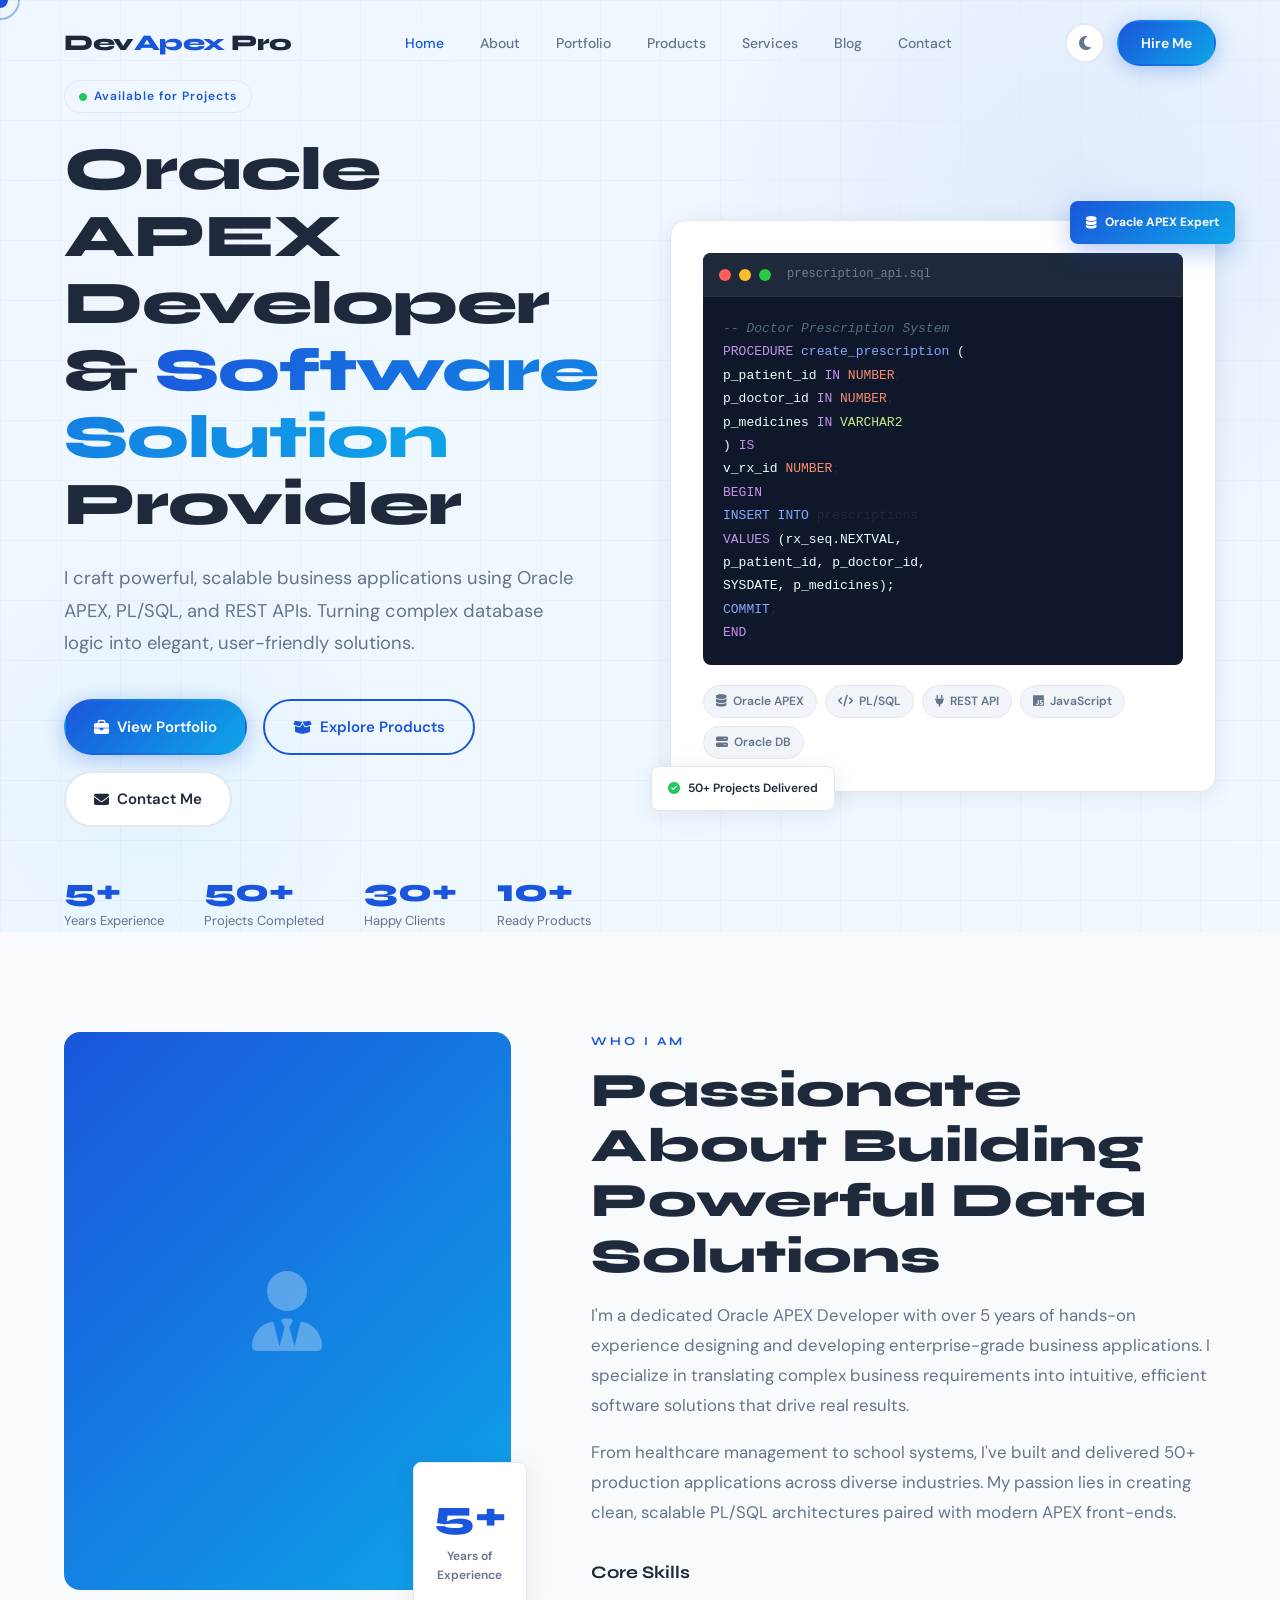
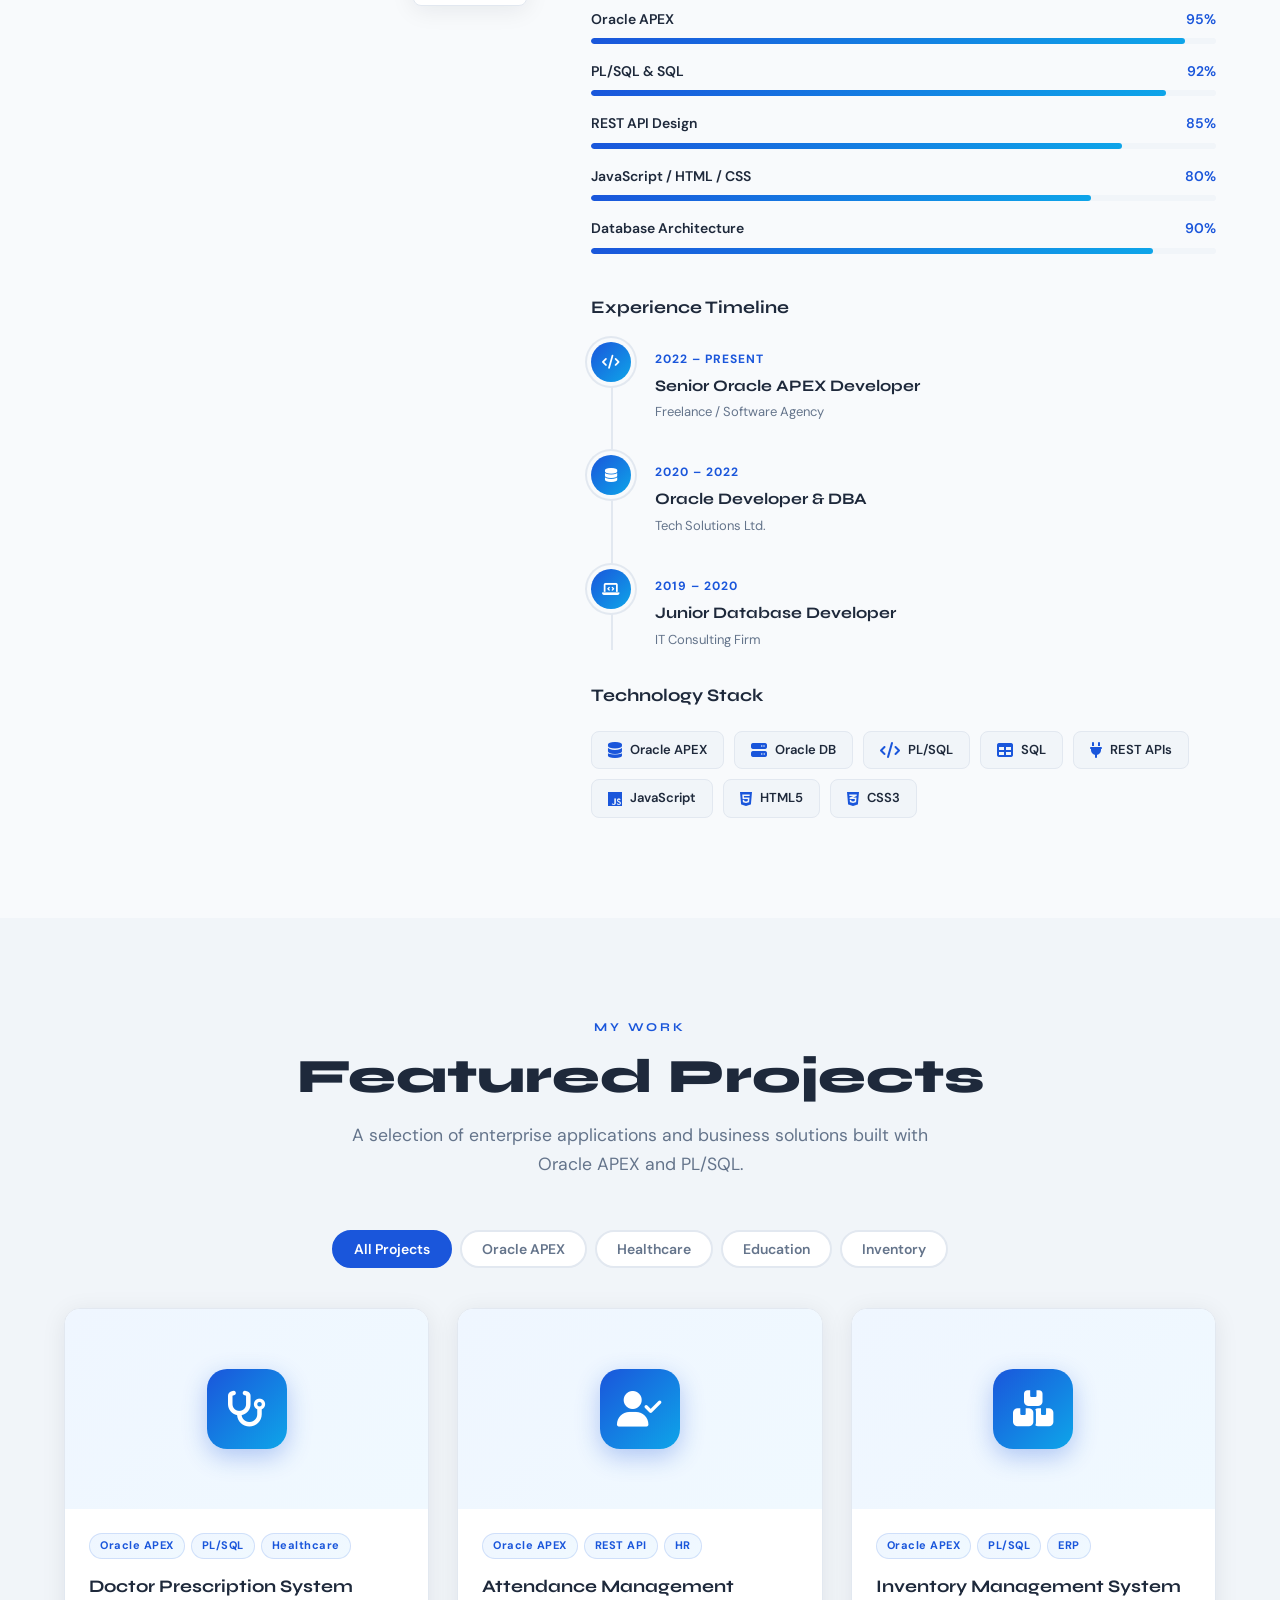
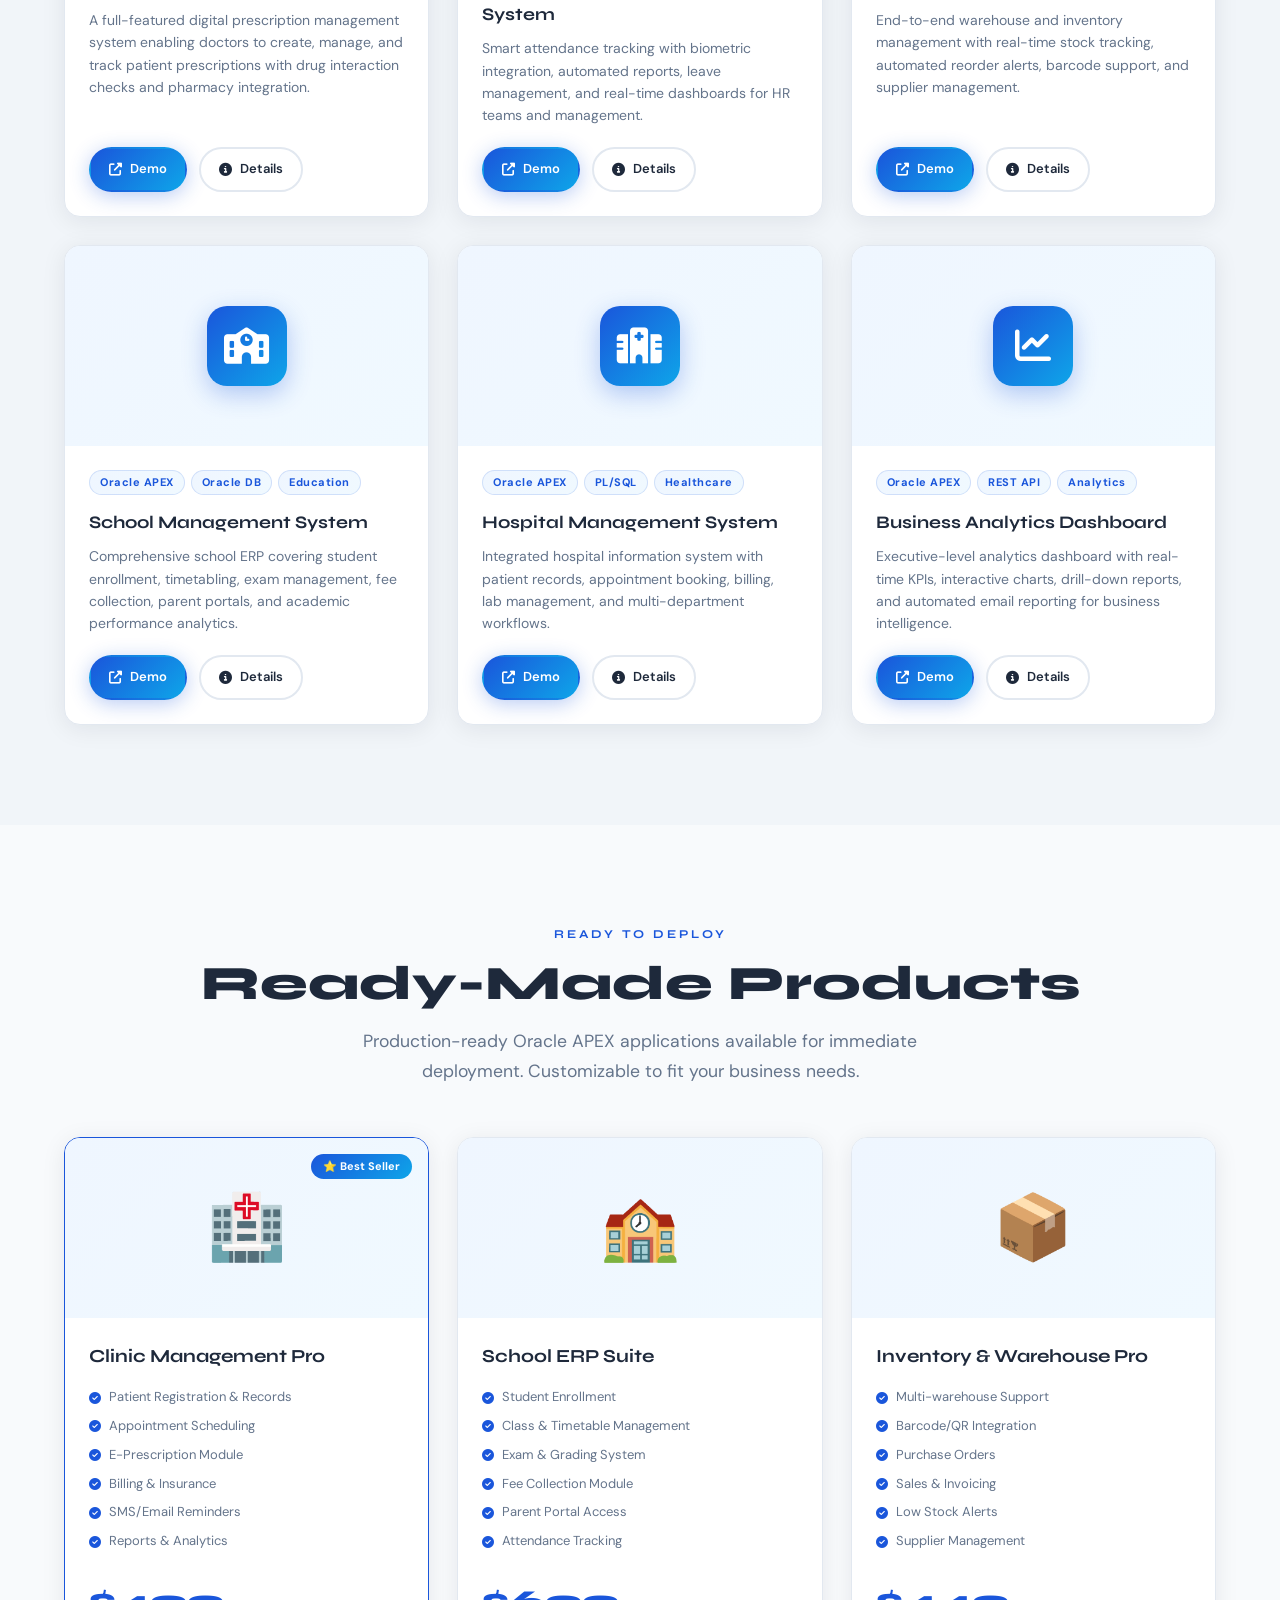
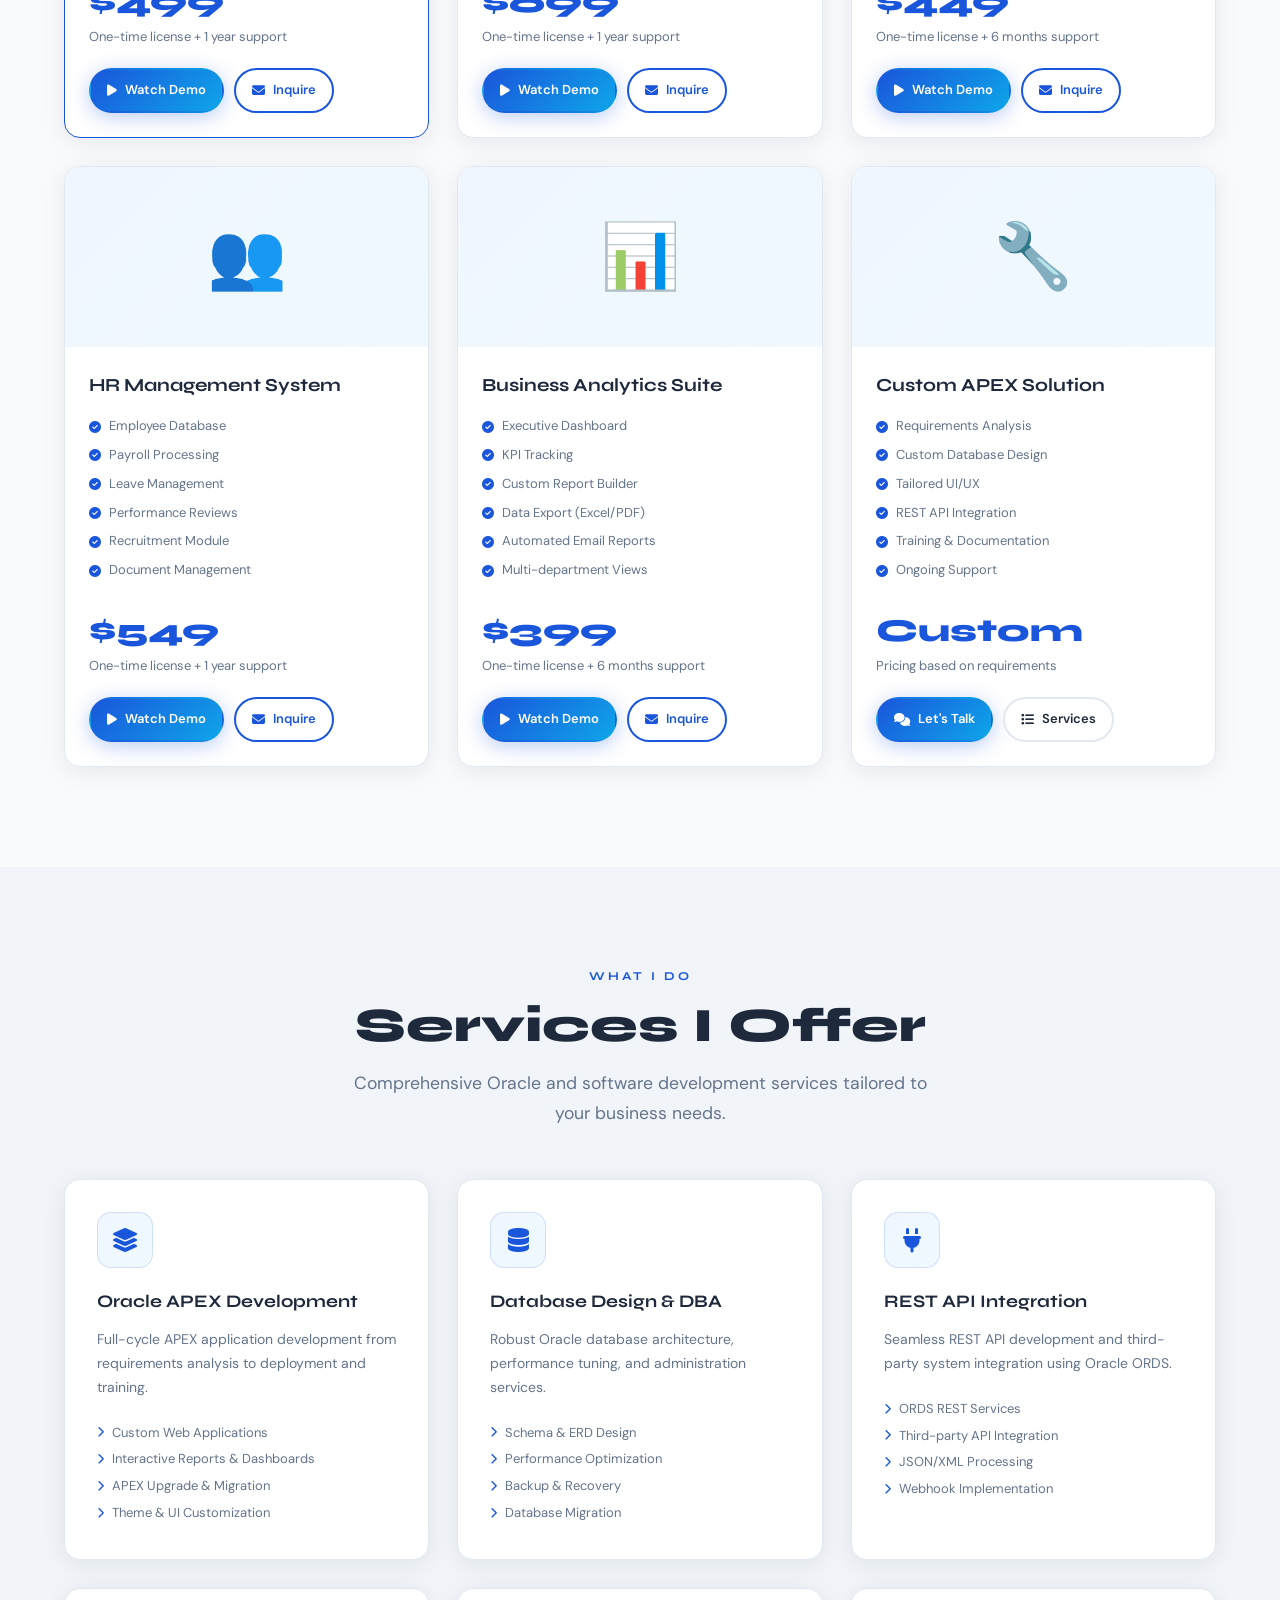
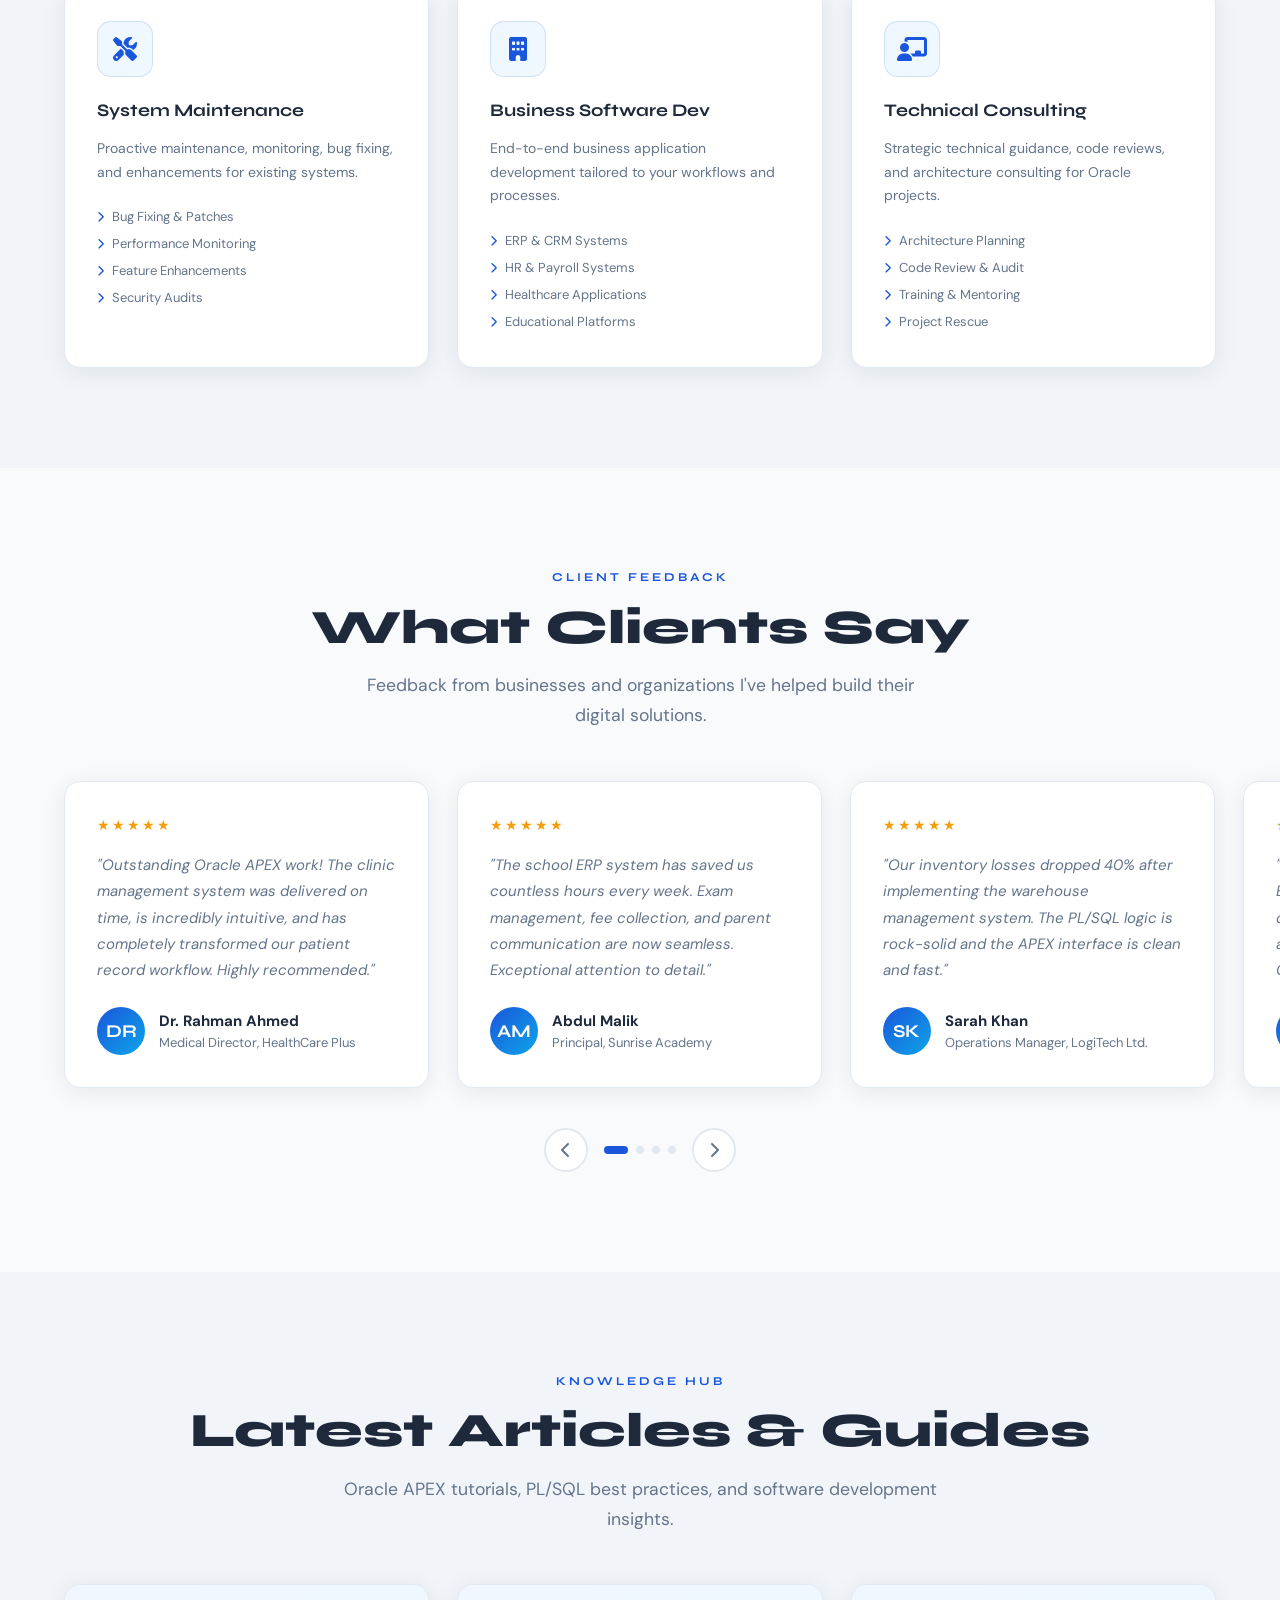
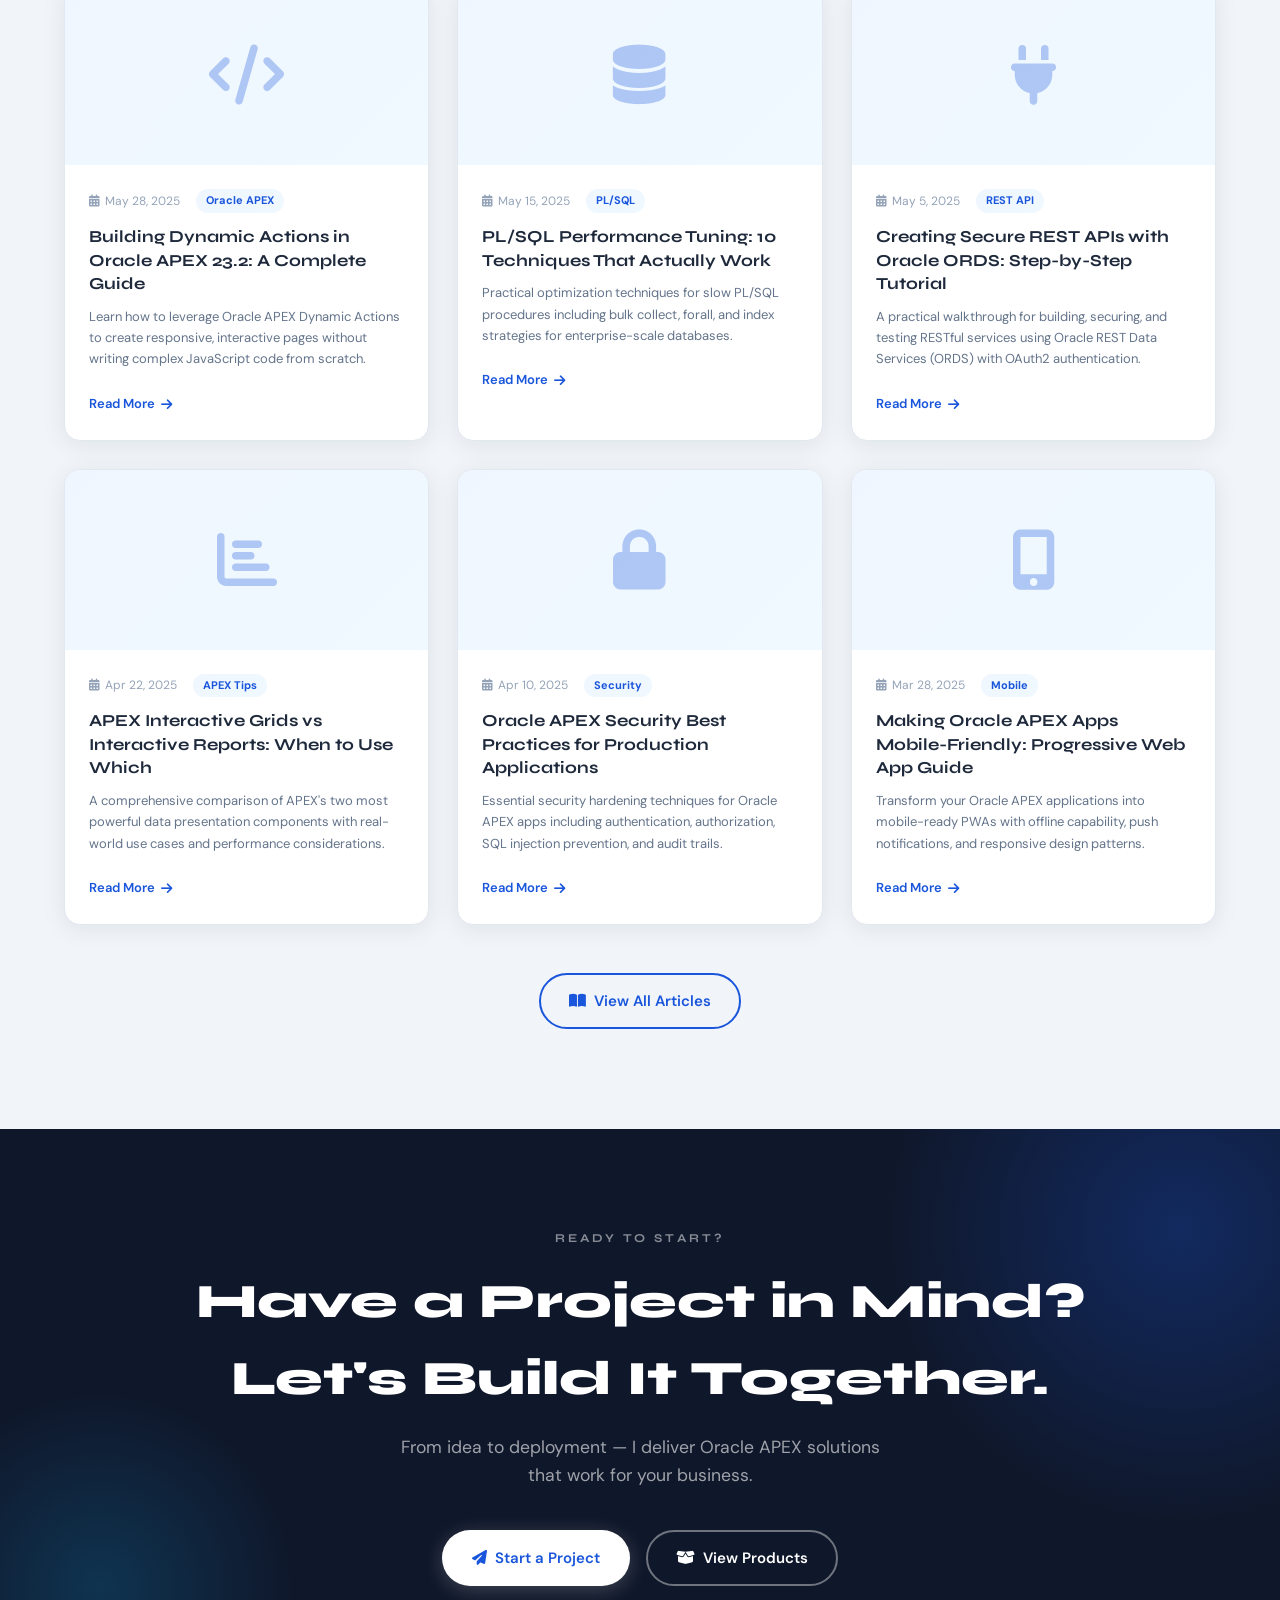
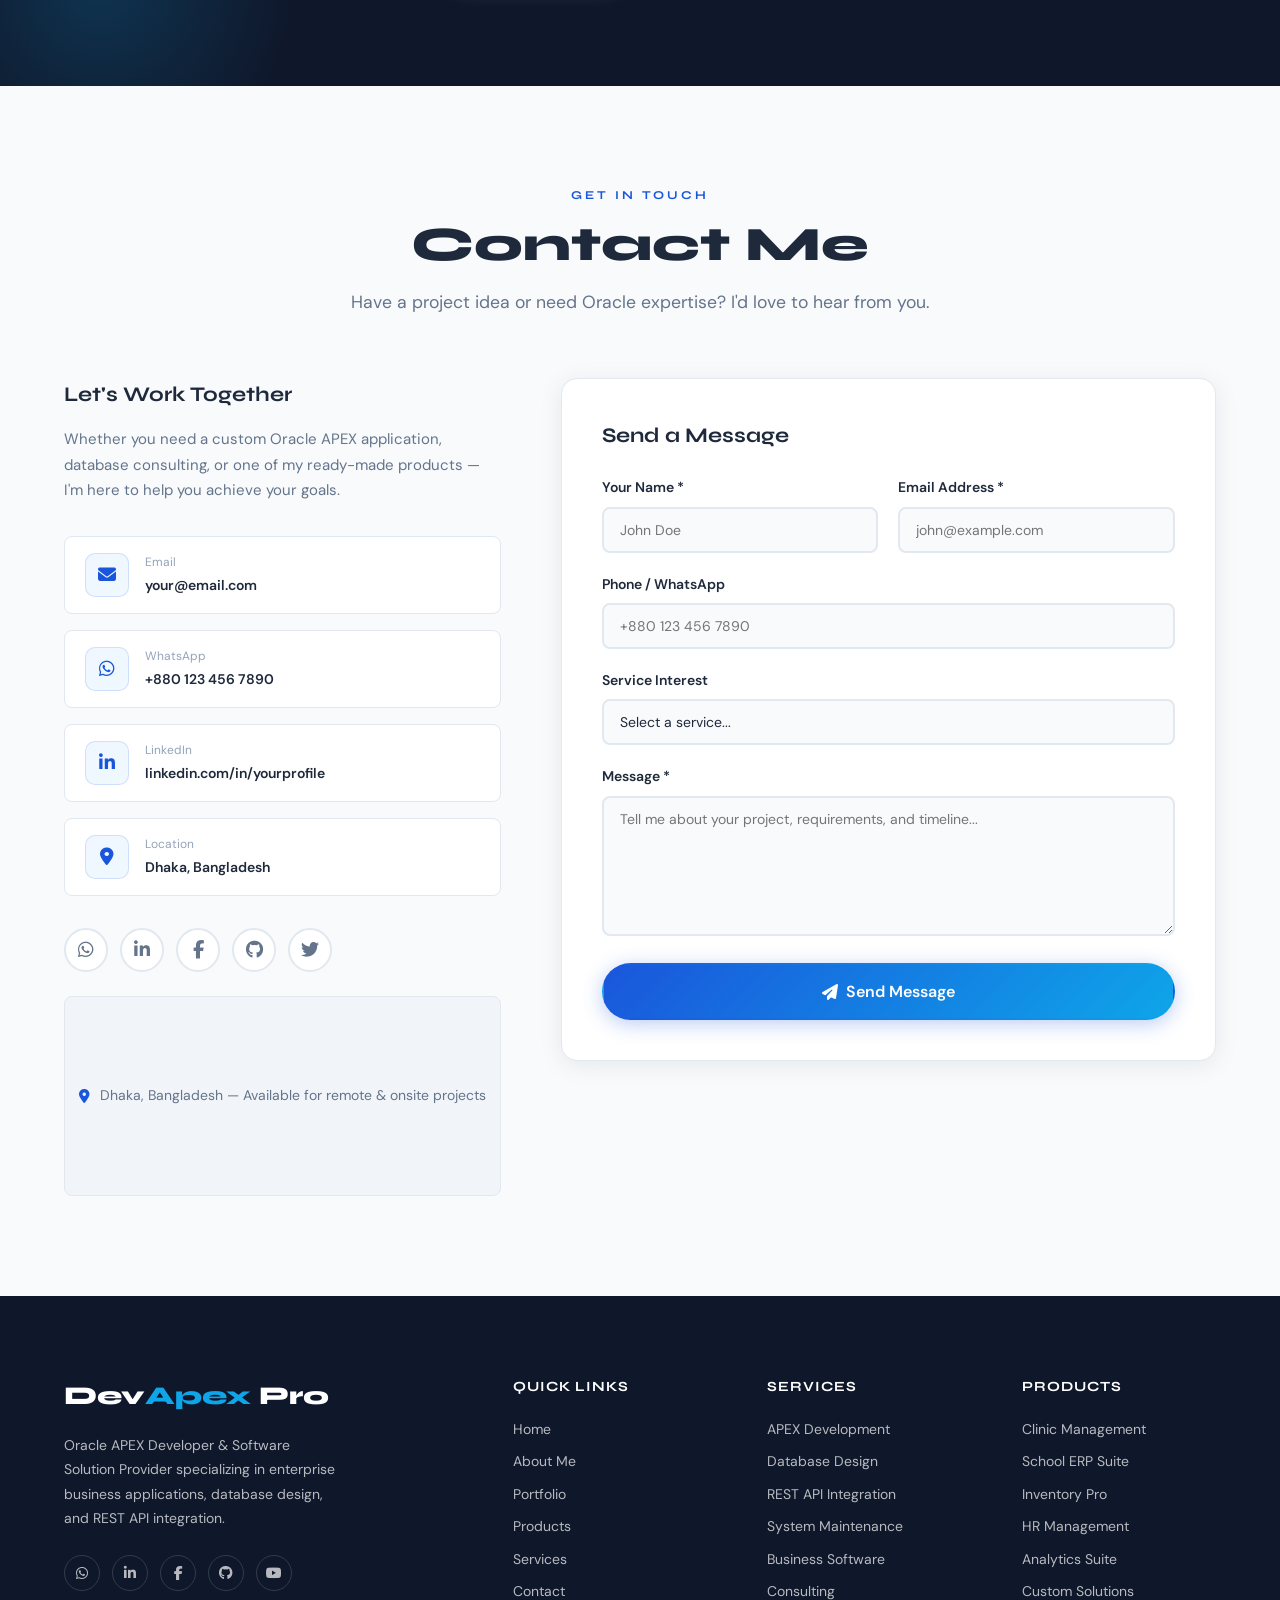
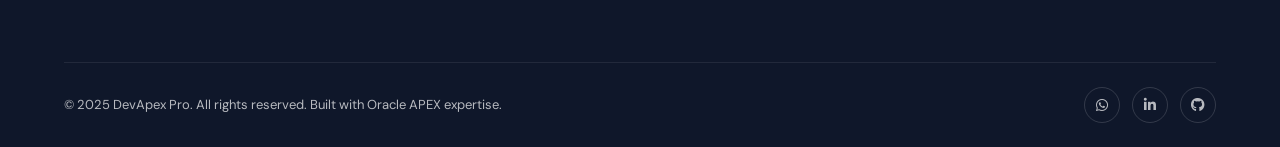
==== index.html @ 3f04ec36 "Change title tag to 'Software Developer'" ====
<!DOCTYPE html>
<html lang="en" data-theme="light">
<head>
<meta charset="UTF-8">
<meta name="viewport" content="width=device-width, initial-scale=1.0">
<meta name="description" content="Oracle APEX Developer & Software Solution Provider - Professional portfolio showcasing Oracle APEX, PL/SQL, REST API, and business application development expertise.">
<meta name="keywords" content="Oracle APEX, PL/SQL, Software Developer, REST API, Database Design, Business Applications">
<meta name="author" content="Your Name">
<title>  Software Developer </title>
<link rel="preconnect" href="https://fonts.googleapis.com">
<link href="https://fonts.googleapis.com/css2?family=Syne:wght@400;600;700;800&family=DM+Sans:ital,wght@0,300;0,400;0,500;1,300&display=swap" rel="stylesheet">
<link rel="stylesheet" href="https://cdnjs.cloudflare.com/ajax/libs/font-awesome/6.5.0/css/all.min.css">
<style>
/* ===== CSS VARIABLES ===== */
:root {
  --primary: #1a56db;
  --primary-dark: #1040b0;
  --primary-light: #3b82f6;
  --accent: #0ea5e9;
  --accent2: #06b6d4;
  --navy: #0f172a;
  --navy2: #1e293b;
  --navy3: #334155;
  --text: #1e293b;
  --text-muted: #64748b;
  --text-light: #94a3b8;
  --bg: #f8fafc;
  --bg2: #ffffff;
  --bg3: #f1f5f9;
  --border: #e2e8f0;
  --card-shadow: 0 4px 24px rgba(15,23,42,0.08);
  --card-hover-shadow: 0 16px 48px rgba(26,86,219,0.15);
  --radius: 16px;
  --radius-sm: 8px;
  --transition: 0.3s cubic-bezier(0.4,0,0.2,1);
  --font-display: 'Syne', sans-serif;
  --font-body: 'DM Sans', sans-serif;
  --gradient: linear-gradient(135deg, #1a56db 0%, #0ea5e9 100%);
  --gradient-soft: linear-gradient(135deg, #eff6ff 0%, #f0f9ff 100%);
}

[data-theme="dark"] {
  --bg: #0a0f1e;
  --bg2: #0f1729;
  --bg3: #151e35;
  --text: #e2e8f0;
  --text-muted: #94a3b8;
  --text-light: #64748b;
  --border: #1e2d4a;
  --card-shadow: 0 4px 24px rgba(0,0,0,0.4);
  --card-hover-shadow: 0 16px 48px rgba(26,86,219,0.25);
  --gradient-soft: linear-gradient(135deg, #0f1d3a 0%, #0a1829 100%);
}

/* ===== RESET & BASE ===== */
*, *::before, *::after { box-sizing: border-box; margin: 0; padding: 0; }
html { scroll-behavior: smooth; font-size: 16px; }
body {
  font-family: var(--font-body);
  background: var(--bg);
  color: var(--text);
  line-height: 1.6;
  overflow-x: hidden;
  transition: background var(--transition), color var(--transition);
}
a { text-decoration: none; color: inherit; }
img { max-width: 100%; display: block; }
ul { list-style: none; }
button { cursor: pointer; font-family: var(--font-body); }

/* ===== SCROLLBAR ===== */
::-webkit-scrollbar { width: 6px; }
::-webkit-scrollbar-track { background: var(--bg); }
::-webkit-scrollbar-thumb { background: var(--primary); border-radius: 3px; }

/* ===== UTILITY ===== */
.container { max-width: 1200px; margin: 0 auto; padding: 0 24px; }
.section { padding: 100px 0; }
.section-label {
  font-family: var(--font-display);
  font-size: 12px;
  font-weight: 700;
  letter-spacing: 3px;
  text-transform: uppercase;
  color: var(--primary);
  margin-bottom: 12px;
}
.section-title {
  font-family: var(--font-display);
  font-size: clamp(2rem, 4vw, 3rem);
  font-weight: 800;
  color: var(--text);
  line-height: 1.15;
  margin-bottom: 16px;
}
.section-sub {
  font-size: 1.1rem;
  color: var(--text-muted);
  max-width: 600px;
  line-height: 1.7;
}
.badge {
  display: inline-flex;
  align-items: center;
  gap: 6px;
  background: var(--gradient-soft);
  border: 1px solid var(--border);
  color: var(--primary);
  font-size: 12px;
  font-weight: 600;
  letter-spacing: 1px;
  padding: 6px 14px;
  border-radius: 100px;
}
.btn {
  display: inline-flex;
  align-items: center;
  gap: 8px;
  padding: 14px 28px;
  border-radius: 100px;
  font-weight: 600;
  font-size: 15px;
  transition: all var(--transition);
  border: 2px solid transparent;
  white-space: nowrap;
}
.btn-primary {
  background: var(--gradient);
  color: #fff;
  border-color: transparent;
  box-shadow: 0 4px 20px rgba(26,86,219,0.3);
}
.btn-primary:hover { transform: translateY(-2px); box-shadow: 0 8px 32px rgba(26,86,219,0.4); }
.btn-outline {
  background: transparent;
  color: var(--primary);
  border-color: var(--primary);
}
.btn-outline:hover { background: var(--primary); color: #fff; transform: translateY(-2px); }
.btn-ghost {
  background: var(--bg2);
  color: var(--text);
  border-color: var(--border);
}
.btn-ghost:hover { border-color: var(--primary); color: var(--primary); transform: translateY(-2px); }
.grid-2 { display: grid; grid-template-columns: repeat(2, 1fr); gap: 32px; }
.grid-3 { display: grid; grid-template-columns: repeat(3, 1fr); gap: 28px; }
.grid-4 { display: grid; grid-template-columns: repeat(4, 1fr); gap: 24px; }
.text-center { text-align: center; }
.text-center .section-sub { margin: 0 auto; }

/* ===== PRELOADER ===== */
#preloader {
  position: fixed; inset: 0; background: var(--navy);
  display: flex; align-items: center; justify-content: center;
  z-index: 9999; transition: opacity 0.5s, visibility 0.5s;
}
#preloader.hidden { opacity: 0; visibility: hidden; }
.preloader-inner { text-align: center; }
.preloader-logo {
  font-family: var(--font-display); font-size: 2rem; font-weight: 800;
  color: #fff; letter-spacing: -1px; margin-bottom: 20px;
}
.preloader-logo span { color: var(--accent); }
.preloader-bar {
  width: 200px; height: 3px; background: rgba(255,255,255,0.1);
  border-radius: 2px; overflow: hidden; margin: 0 auto;
}
.preloader-bar-fill {
  height: 100%; background: var(--gradient);
  border-radius: 2px; animation: loadBar 1.5s ease forwards;
}
@keyframes loadBar { from { width: 0; } to { width: 100%; } }

/* ===== CURSOR ===== */
.custom-cursor {
  width: 16px; height: 16px; border-radius: 50%;
  background: var(--primary); position: fixed; top: 0; left: 0;
  pointer-events: none; z-index: 9998; transform: translate(-50%,-50%);
  transition: width 0.2s, height 0.2s, opacity 0.2s;
  mix-blend-mode: multiply;
}
.custom-cursor-follower {
  width: 40px; height: 40px; border-radius: 50%;
  border: 2px solid var(--primary); opacity: 0.4;
  position: fixed; top: 0; left: 0; pointer-events: none;
  z-index: 9997; transform: translate(-50%,-50%);
  transition: transform 0.15s ease, width 0.3s, height 0.3s;
}
.custom-cursor.hover-big { width: 40px; height: 40px; opacity: 0.3; }
@media (max-width: 768px) { .custom-cursor, .custom-cursor-follower { display: none; } }

/* ===== NAVBAR ===== */
#navbar {
  position: fixed; top: 0; left: 0; right: 0; z-index: 1000;
  padding: 20px 0; transition: all var(--transition);
}
#navbar.scrolled {
  background: rgba(248,250,252,0.9); backdrop-filter: blur(20px);
  padding: 12px 0;
  box-shadow: 0 2px 20px rgba(15,23,42,0.08);
  border-bottom: 1px solid var(--border);
}
[data-theme="dark"] #navbar.scrolled {
  background: rgba(10,15,30,0.9);
}
.nav-inner {
  display: flex; align-items: center; justify-content: space-between; gap: 24px;
}
.nav-logo {
  font-family: var(--font-display); font-size: 1.4rem; font-weight: 800;
  color: var(--text); letter-spacing: -0.5px;
}
.nav-logo span { color: var(--primary); }
.nav-links { display: flex; align-items: center; gap: 8px; }
.nav-links a {
  font-size: 14px; font-weight: 500; color: var(--text-muted);
  padding: 8px 14px; border-radius: 8px;
  transition: all var(--transition); position: relative;
}
.nav-links a:hover, .nav-links a.active { color: var(--primary); background: var(--gradient-soft); }
.nav-cta { display: flex; align-items: center; gap: 12px; }
.theme-toggle {
  width: 40px; height: 40px; border-radius: 50%; border: 2px solid var(--border);
  background: var(--bg2); color: var(--text-muted); font-size: 16px;
  display: flex; align-items: center; justify-content: center;
  transition: all var(--transition);
}
.theme-toggle:hover { border-color: var(--primary); color: var(--primary); }
.hamburger {
  display: none; flex-direction: column; gap: 5px;
  background: none; border: none; padding: 8px; cursor: pointer;
}
.hamburger span {
  display: block; width: 24px; height: 2px;
  background: var(--text); border-radius: 2px; transition: all var(--transition);
}
.mobile-menu {
  display: none; position: fixed; inset: 0; top: 70px;
  background: var(--bg2); z-index: 999; padding: 24px;
  flex-direction: column; gap: 8px; overflow-y: auto;
  border-top: 1px solid var(--border);
}
.mobile-menu.open { display: flex; }
.mobile-menu a {
  padding: 14px 18px; border-radius: var(--radius-sm);
  font-weight: 500; font-size: 16px; color: var(--text);
  transition: all var(--transition);
}
.mobile-menu a:hover { background: var(--gradient-soft); color: var(--primary); }

/* ===== HERO ===== */
#home {
  min-height: 100vh; display: flex; align-items: center;
  position: relative; overflow: hidden; padding-top: 80px;
}
.hero-bg {
  position: absolute; inset: 0; z-index: 0;
  background: var(--gradient-soft);
}
.hero-bg::before {
  content: ''; position: absolute;
  width: 800px; height: 800px;
  background: radial-gradient(circle, rgba(26,86,219,0.08) 0%, transparent 70%);
  top: -200px; right: -200px; border-radius: 50%;
}
.hero-bg::after {
  content: ''; position: absolute;
  width: 500px; height: 500px;
  background: radial-gradient(circle, rgba(14,165,233,0.06) 0%, transparent 70%);
  bottom: -100px; left: -100px; border-radius: 50%;
}
.hero-grid-pattern {
  position: absolute; inset: 0; z-index: 0;
  background-image: linear-gradient(var(--border) 1px, transparent 1px),
                    linear-gradient(90deg, var(--border) 1px, transparent 1px);
  background-size: 60px 60px;
  opacity: 0.4;
}
.hero-inner {
  position: relative; z-index: 1;
  display: grid; grid-template-columns: 1fr 1fr;
  gap: 60px; align-items: center;
}
.hero-content { animation: fadeSlideUp 0.8s ease forwards; }
.hero-badge { margin-bottom: 24px; display: inline-flex; }
.hero-title {
  font-family: var(--font-display);
  font-size: clamp(2.5rem, 5vw, 3.8rem);
  font-weight: 800; line-height: 1.1;
  color: var(--text); margin-bottom: 24px;
  letter-spacing: -1px;
}
.hero-title .highlight {
  background: var(--gradient); -webkit-background-clip: text;
  -webkit-text-fill-color: transparent; background-clip: text;
}
.hero-desc {
  font-size: 1.15rem; color: var(--text-muted);
  line-height: 1.75; margin-bottom: 40px; max-width: 520px;
}
.hero-btns { display: flex; flex-wrap: wrap; gap: 16px; margin-bottom: 48px; }
.hero-stats { display: flex; gap: 40px; flex-wrap: wrap; }
.stat-item { }
.stat-num {
  font-family: var(--font-display); font-size: 2rem; font-weight: 800;
  color: var(--primary); line-height: 1;
}
.stat-label { font-size: 13px; color: var(--text-muted); margin-top: 4px; }
.hero-visual { animation: fadeSlideIn 0.8s ease 0.2s both; }
.hero-card {
  background: var(--bg2); border: 1px solid var(--border);
  border-radius: var(--radius); padding: 32px;
  box-shadow: var(--card-shadow); position: relative;
}
.hero-code-window {
  background: var(--navy); border-radius: var(--radius-sm);
  overflow: hidden; margin-bottom: 20px;
}
.code-header {
  display: flex; align-items: center; gap: 8px; padding: 12px 16px;
  background: var(--navy2); border-bottom: 1px solid rgba(255,255,255,0.05);
}
.code-dot { width: 12px; height: 12px; border-radius: 50%; }
.code-dot:nth-child(1) { background: #ff5f57; }
.code-dot:nth-child(2) { background: #febc2e; }
.code-dot:nth-child(3) { background: #28c840; }
.code-filename { color: rgba(255,255,255,0.4); font-size: 12px; margin-left: 8px; font-family: monospace; }
.code-body { padding: 20px; font-family: 'Courier New', monospace; font-size: 13px; line-height: 1.8; }
.code-line { display: block; }
.c-kw { color: #c792ea; } .c-fn { color: #82aaff; }
.c-str { color: #c3e88d; } .c-cmt { color: #546e7a; font-style: italic; }
.c-num { color: #f78c6c; } .c-var { color: #eeffff; }
.hero-tech-stack { display: flex; flex-wrap: wrap; gap: 8px; }
.tech-chip {
  display: flex; align-items: center; gap: 6px;
  background: var(--bg3); border: 1px solid var(--border);
  color: var(--text-muted); font-size: 12px; font-weight: 600;
  padding: 6px 12px; border-radius: 100px;
  transition: all var(--transition);
}
.tech-chip:hover { background: var(--gradient-soft); border-color: var(--primary); color: var(--primary); }
.hero-float-1 {
  position: absolute; top: -20px; right: -20px;
  background: var(--gradient); color: #fff;
  border-radius: var(--radius-sm); padding: 12px 16px;
  font-size: 12px; font-weight: 700; box-shadow: 0 8px 24px rgba(26,86,219,0.3);
  display: flex; align-items: center; gap: 8px;
}
.hero-float-2 {
  position: absolute; bottom: -20px; left: -20px;
  background: var(--bg2); border: 1px solid var(--border);
  border-radius: var(--radius-sm); padding: 12px 16px;
  font-size: 12px; font-weight: 600; box-shadow: var(--card-shadow);
  display: flex; align-items: center; gap: 8px;
}
.pulse { animation: pulse 2s infinite; }
@keyframes pulse { 0%,100%{transform:scale(1)} 50%{transform:scale(1.1)} }
@keyframes fadeSlideUp { from{opacity:0;transform:translateY(30px)} to{opacity:1;transform:translateY(0)} }
@keyframes fadeSlideIn { from{opacity:0;transform:translateX(30px)} to{opacity:1;transform:translateX(0)} }

/* ===== ABOUT ===== */
#about { background: var(--bg); }
.about-grid { display: grid; grid-template-columns: 1fr 1.4fr; gap: 80px; align-items: start; }
.about-visual { position: sticky; top: 120px; }
.about-img-container { position: relative; }
.about-img-placeholder {
  width: 100%; aspect-ratio: 4/5; border-radius: var(--radius);
  background: var(--gradient); position: relative; overflow: hidden;
  display: flex; align-items: center; justify-content: center;
}
.about-img-placeholder i { font-size: 80px; color: rgba(255,255,255,0.3); }
.about-experience-badge {
  position: absolute; bottom: -16px; right: -16px;
  background: var(--bg2); border: 1px solid var(--border);
  border-radius: var(--radius-sm); padding: 20px;
  box-shadow: var(--card-shadow); text-align: center;
}
.about-experience-badge .num {
  font-family: var(--font-display); font-size: 2.5rem; font-weight: 800; color: var(--primary);
}
.about-experience-badge .lbl { font-size: 12px; color: var(--text-muted); font-weight: 600; }
.about-content { }
.about-bio { font-size: 1.05rem; color: var(--text-muted); line-height: 1.8; margin-bottom: 32px; }
.skills-section { margin-bottom: 40px; }
.skills-title { font-family: var(--font-display); font-weight: 700; font-size: 1.1rem; margin-bottom: 20px; }
.skill-item { margin-bottom: 16px; }
.skill-header { display: flex; justify-content: space-between; margin-bottom: 8px; font-size: 14px; font-weight: 600; }
.skill-pct { color: var(--primary); }
.skill-bar { height: 6px; background: var(--bg3); border-radius: 3px; overflow: hidden; }
.skill-fill {
  height: 100%; background: var(--gradient); border-radius: 3px;
  width: 0; transition: width 1.2s cubic-bezier(0.4,0,0.2,1);
}
.timeline { position: relative; }
.timeline::before {
  content: ''; position: absolute; left: 20px; top: 0; bottom: 0;
  width: 2px; background: var(--border);
}
.timeline-item { display: flex; gap: 24px; margin-bottom: 32px; position: relative; }
.timeline-dot {
  flex-shrink: 0; width: 40px; height: 40px;
  background: var(--gradient); border-radius: 50%;
  display: flex; align-items: center; justify-content: center;
  color: #fff; font-size: 14px; position: relative; z-index: 1;
  box-shadow: 0 0 0 4px var(--bg), 0 0 0 6px var(--border);
}
.timeline-content { padding-top: 8px; }
.timeline-date { font-size: 12px; font-weight: 700; color: var(--primary); letter-spacing: 1px; margin-bottom: 4px; }
.timeline-title { font-family: var(--font-display); font-weight: 700; font-size: 1rem; margin-bottom: 4px; }
.timeline-company { font-size: 13px; color: var(--text-muted); }
.tech-stack-grid { display: flex; flex-wrap: wrap; gap: 10px; }
.tech-badge {
  display: flex; align-items: center; gap: 8px;
  background: var(--bg3); border: 1px solid var(--border);
  color: var(--text); font-size: 13px; font-weight: 600;
  padding: 8px 16px; border-radius: var(--radius-sm);
  transition: all var(--transition);
}
.tech-badge:hover { background: var(--gradient-soft); border-color: var(--primary); color: var(--primary); transform: translateY(-2px); }
.tech-badge i { color: var(--primary); font-size: 16px; }

/* ===== PORTFOLIO ===== */
#portfolio { background: var(--bg3); }
.filter-tabs {
  display: flex; flex-wrap: wrap; gap: 8px;
  margin-bottom: 40px; justify-content: center;
}
.filter-tab {
  padding: 8px 20px; border-radius: 100px; font-size: 14px; font-weight: 600;
  border: 2px solid var(--border); background: var(--bg2); color: var(--text-muted);
  transition: all var(--transition); cursor: pointer;
}
.filter-tab.active, .filter-tab:hover {
  background: var(--primary); border-color: var(--primary); color: #fff;
}
.projects-grid { display: grid; grid-template-columns: repeat(3, 1fr); gap: 28px; }
.project-card {
  background: var(--bg2); border-radius: var(--radius);
  border: 1px solid var(--border); overflow: hidden;
  box-shadow: var(--card-shadow); transition: all var(--transition);
  display: flex; flex-direction: column;
}
.project-card:hover { transform: translateY(-8px); box-shadow: var(--card-hover-shadow); border-color: rgba(26,86,219,0.2); }
.project-img {
  height: 200px; overflow: hidden; position: relative;
  background: var(--gradient-soft);
}
.project-img-inner {
  width: 100%; height: 100%; display: flex; align-items: center; justify-content: center;
  transition: transform var(--transition);
}
.project-card:hover .project-img-inner { transform: scale(1.05); }
.project-icon {
  width: 80px; height: 80px; background: var(--gradient);
  border-radius: 20px; display: flex; align-items: center; justify-content: center;
  font-size: 36px; color: #fff;
  box-shadow: 0 8px 24px rgba(26,86,219,0.3);
}
.project-body { padding: 24px; flex: 1; display: flex; flex-direction: column; }
.project-tags { display: flex; flex-wrap: wrap; gap: 6px; margin-bottom: 14px; }
.project-tag {
  font-size: 11px; font-weight: 700; letter-spacing: 0.5px;
  padding: 3px 10px; border-radius: 100px;
  background: var(--gradient-soft); color: var(--primary); border: 1px solid rgba(26,86,219,0.15);
}
.project-title { font-family: var(--font-display); font-weight: 700; font-size: 1.1rem; margin-bottom: 8px; }
.project-desc { font-size: 14px; color: var(--text-muted); line-height: 1.6; margin-bottom: 20px; flex: 1; }
.project-footer { display: flex; gap: 12px; }

/* ===== PRODUCTS ===== */
#products { background: var(--bg); }
.products-grid { display: grid; grid-template-columns: repeat(3, 1fr); gap: 28px; }
.product-card {
  background: var(--bg2); border-radius: var(--radius);
  border: 1px solid var(--border); overflow: hidden;
  box-shadow: var(--card-shadow); transition: all var(--transition); position: relative;
}
.product-card:hover { transform: translateY(-8px); box-shadow: var(--card-hover-shadow); border-color: rgba(26,86,219,0.2); }
.product-card.featured { border-color: var(--primary); }
.product-featured-badge {
  position: absolute; top: 16px; right: 16px;
  background: var(--gradient); color: #fff;
  font-size: 11px; font-weight: 700; padding: 4px 12px; border-radius: 100px;
}
.product-img {
  height: 180px; background: var(--gradient-soft);
  display: flex; align-items: center; justify-content: center; overflow: hidden;
}
.product-icon { font-size: 64px; }
.product-body { padding: 24px; }
.product-title { font-family: var(--font-display); font-weight: 700; font-size: 1.15rem; margin-bottom: 12px; }
.product-features { margin-bottom: 20px; }
.product-feature {
  display: flex; align-items: center; gap: 8px;
  font-size: 13px; color: var(--text-muted); padding: 4px 0;
}
.product-feature i { color: var(--primary); font-size: 12px; flex-shrink: 0; }
.product-pricing { margin-bottom: 20px; }
.product-price {
  font-family: var(--font-display); font-size: 2rem; font-weight: 800; color: var(--primary);
}
.product-price-label { font-size: 13px; color: var(--text-muted); }
.product-btns { display: flex; gap: 10px; }

/* ===== SERVICES ===== */
#services { background: var(--bg3); }
.services-grid { display: grid; grid-template-columns: repeat(3, 1fr); gap: 28px; }
.service-card {
  background: var(--bg2); border-radius: var(--radius);
  border: 1px solid var(--border); padding: 32px;
  box-shadow: var(--card-shadow); transition: all var(--transition);
  position: relative; overflow: hidden;
}
.service-card::before {
  content: ''; position: absolute; top: 0; left: 0; right: 0; height: 3px;
  background: var(--gradient); transform: scaleX(0);
  transition: transform var(--transition); transform-origin: left;
}
.service-card:hover::before { transform: scaleX(1); }
.service-card:hover { transform: translateY(-6px); box-shadow: var(--card-hover-shadow); }
.service-icon {
  width: 56px; height: 56px; background: var(--gradient-soft);
  border-radius: 14px; display: flex; align-items: center; justify-content: center;
  font-size: 24px; color: var(--primary); margin-bottom: 20px;
  transition: all var(--transition);
  border: 1px solid rgba(26,86,219,0.15);
}
.service-card:hover .service-icon { background: var(--gradient); color: #fff; }
.service-title { font-family: var(--font-display); font-weight: 700; font-size: 1.1rem; margin-bottom: 12px; }
.service-desc { font-size: 14px; color: var(--text-muted); line-height: 1.7; margin-bottom: 20px; }
.service-list { }
.service-list li {
  display: flex; align-items: center; gap: 8px;
  font-size: 13px; color: var(--text-muted); padding: 3px 0;
}
.service-list li i { color: var(--primary); font-size: 11px; }

/* ===== TESTIMONIALS ===== */
#testimonials { background: var(--bg); overflow: hidden; }
.testimonials-track { position: relative; }
.testimonials-slider { display: flex; gap: 28px; transition: transform 0.5s ease; }
.testimonial-card {
  flex: 0 0 calc(33.333% - 19px); background: var(--bg2);
  border-radius: var(--radius); border: 1px solid var(--border);
  padding: 32px; box-shadow: var(--card-shadow); transition: all var(--transition);
}
.testimonial-card:hover { border-color: rgba(26,86,219,0.2); box-shadow: var(--card-hover-shadow); }
.testimonial-stars { color: #f59e0b; font-size: 14px; margin-bottom: 16px; letter-spacing: 2px; }
.testimonial-text { font-size: 15px; color: var(--text-muted); line-height: 1.75; margin-bottom: 24px; font-style: italic; }
.testimonial-author { display: flex; align-items: center; gap: 14px; }
.testimonial-avatar {
  width: 48px; height: 48px; border-radius: 50%; background: var(--gradient);
  display: flex; align-items: center; justify-content: center;
  color: #fff; font-weight: 700; font-size: 18px; font-family: var(--font-display);
  flex-shrink: 0;
}
.testimonial-name { font-weight: 700; font-size: 15px; }
.testimonial-role { font-size: 13px; color: var(--text-muted); }
.slider-controls { display: flex; align-items: center; justify-content: center; gap: 16px; margin-top: 40px; }
.slider-btn {
  width: 44px; height: 44px; border-radius: 50%; border: 2px solid var(--border);
  background: var(--bg2); color: var(--text-muted); font-size: 16px;
  display: flex; align-items: center; justify-content: center;
  transition: all var(--transition);
}
.slider-btn:hover { border-color: var(--primary); color: var(--primary); }
.slider-dots { display: flex; gap: 8px; }
.slider-dot {
  width: 8px; height: 8px; border-radius: 50%; background: var(--border);
  transition: all var(--transition); cursor: pointer;
}
.slider-dot.active { background: var(--primary); width: 24px; border-radius: 4px; }

/* ===== BLOG ===== */
#blog { background: var(--bg3); }
.blog-grid { display: grid; grid-template-columns: repeat(3, 1fr); gap: 28px; }
.blog-card {
  background: var(--bg2); border-radius: var(--radius);
  border: 1px solid var(--border); overflow: hidden;
  box-shadow: var(--card-shadow); transition: all var(--transition);
}
.blog-card:hover { transform: translateY(-6px); box-shadow: var(--card-hover-shadow); border-color: rgba(26,86,219,0.2); }
.blog-img {
  height: 180px; overflow: hidden;
  background: var(--gradient-soft); display: flex; align-items: center; justify-content: center;
}
.blog-img i { font-size: 60px; color: var(--primary); opacity: 0.3; transition: all var(--transition); }
.blog-card:hover .blog-img i { opacity: 0.5; transform: scale(1.1); }
.blog-body { padding: 24px; }
.blog-meta { display: flex; align-items: center; gap: 16px; margin-bottom: 12px; }
.blog-date { font-size: 12px; color: var(--text-light); display: flex; align-items: center; gap: 5px; }
.blog-category {
  font-size: 11px; font-weight: 700; color: var(--primary);
  background: var(--gradient-soft); padding: 3px 10px; border-radius: 100px;
}
.blog-title { font-family: var(--font-display); font-weight: 700; font-size: 1.05rem; margin-bottom: 10px; line-height: 1.4; }
.blog-excerpt { font-size: 13px; color: var(--text-muted); line-height: 1.65; margin-bottom: 20px; }
.blog-read-more {
  display: inline-flex; align-items: center; gap: 6px;
  color: var(--primary); font-size: 13px; font-weight: 600;
  transition: gap var(--transition);
}
.blog-card:hover .blog-read-more { gap: 10px; }

/* ===== CTA BANNER ===== */
#cta-banner {
  background: var(--navy); padding: 100px 0; position: relative; overflow: hidden;
}
#cta-banner::before {
  content: ''; position: absolute; width: 600px; height: 600px;
  background: radial-gradient(circle, rgba(26,86,219,0.3) 0%, transparent 70%);
  top: -200px; right: -200px; border-radius: 50%;
}
#cta-banner::after {
  content: ''; position: absolute; width: 400px; height: 400px;
  background: radial-gradient(circle, rgba(14,165,233,0.2) 0%, transparent 70%);
  bottom: -100px; left: -100px; border-radius: 50%;
}
.cta-inner { position: relative; z-index: 1; text-align: center; }
.cta-title {
  font-family: var(--font-display); font-size: clamp(2rem, 4vw, 3rem);
  font-weight: 800; color: #fff; margin-bottom: 16px;
}
.cta-subtitle { font-size: 1.1rem; color: rgba(255,255,255,0.6); margin-bottom: 40px; max-width: 500px; margin-left: auto; margin-right: auto; }
.cta-btns { display: flex; justify-content: center; gap: 16px; flex-wrap: wrap; }
.btn-white { background: #fff; color: var(--primary); box-shadow: 0 4px 20px rgba(255,255,255,0.2); }
.btn-white:hover { transform: translateY(-2px); box-shadow: 0 8px 32px rgba(255,255,255,0.3); }
.btn-outline-white { background: transparent; color: #fff; border-color: rgba(255,255,255,0.4); }
.btn-outline-white:hover { background: rgba(255,255,255,0.1); border-color: #fff; transform: translateY(-2px); }

/* ===== CONTACT ===== */
#contact { background: var(--bg); }
.contact-grid { display: grid; grid-template-columns: 1fr 1.5fr; gap: 60px; align-items: start; }
.contact-info { }
.contact-info-title { font-family: var(--font-display); font-weight: 700; font-size: 1.3rem; margin-bottom: 16px; }
.contact-info-text { font-size: 15px; color: var(--text-muted); line-height: 1.7; margin-bottom: 32px; }
.contact-methods { display: flex; flex-direction: column; gap: 16px; margin-bottom: 32px; }
.contact-method {
  display: flex; align-items: center; gap: 16px;
  background: var(--bg2); border: 1px solid var(--border);
  border-radius: var(--radius-sm); padding: 16px 20px;
  transition: all var(--transition);
}
.contact-method:hover { border-color: var(--primary); transform: translateX(4px); }
.contact-method-icon {
  width: 44px; height: 44px; background: var(--gradient-soft);
  border-radius: 10px; display: flex; align-items: center; justify-content: center;
  font-size: 18px; color: var(--primary); flex-shrink: 0;
  border: 1px solid rgba(26,86,219,0.15);
}
.contact-method-label { font-size: 12px; color: var(--text-light); margin-bottom: 2px; }
.contact-method-value { font-size: 14px; font-weight: 600; color: var(--text); }
.social-links { display: flex; gap: 12px; }
.social-link {
  width: 44px; height: 44px; border-radius: 50%;
  border: 2px solid var(--border); background: var(--bg2);
  display: flex; align-items: center; justify-content: center;
  font-size: 18px; color: var(--text-muted);
  transition: all var(--transition);
}
.social-link:hover { transform: translateY(-4px); border-color: var(--primary); color: var(--primary); }
.social-link.wa:hover { border-color: #25d366; color: #25d366; }
.social-link.li:hover { border-color: #0077b5; color: #0077b5; }
.social-link.fb:hover { border-color: #1877f2; color: #1877f2; }
.contact-form { background: var(--bg2); border: 1px solid var(--border); border-radius: var(--radius); padding: 40px; box-shadow: var(--card-shadow); }
.form-row { display: grid; grid-template-columns: 1fr 1fr; gap: 20px; }
.form-group { margin-bottom: 20px; }
.form-label { display: block; font-size: 14px; font-weight: 600; margin-bottom: 8px; }
.form-input, .form-textarea, .form-select {
  width: 100%; padding: 12px 16px; border-radius: var(--radius-sm);
  border: 2px solid var(--border); background: var(--bg);
  color: var(--text); font-family: var(--font-body); font-size: 14px;
  transition: all var(--transition);
}
.form-input:focus, .form-textarea:focus, .form-select:focus {
  outline: none; border-color: var(--primary);
  box-shadow: 0 0 0 4px rgba(26,86,219,0.1);
}
.form-textarea { resize: vertical; min-height: 140px; }
.form-select { appearance: none; cursor: pointer; }
.map-container { margin-top: 24px; border-radius: var(--radius-sm); overflow: hidden; border: 1px solid var(--border); height: 200px; background: var(--bg3); display: flex; align-items: center; justify-content: center; color: var(--text-muted); gap: 10px; font-size: 14px; }

/* ===== FOOTER ===== */
footer {
  background: var(--navy); color: rgba(255,255,255,0.7);
  padding: 80px 0 0;
}
.footer-grid { display: grid; grid-template-columns: 2fr 1fr 1fr 1fr; gap: 60px; margin-bottom: 60px; }
.footer-brand { }
.footer-logo { font-family: var(--font-display); font-size: 1.6rem; font-weight: 800; color: #fff; margin-bottom: 16px; }
.footer-logo span { color: var(--accent); }
.footer-bio { font-size: 14px; line-height: 1.75; max-width: 280px; margin-bottom: 24px; }
.footer-col-title { font-family: var(--font-display); font-weight: 700; font-size: 14px; color: #fff; letter-spacing: 1px; text-transform: uppercase; margin-bottom: 20px; }
.footer-links { display: flex; flex-direction: column; gap: 10px; }
.footer-links a { font-size: 14px; transition: color var(--transition); }
.footer-links a:hover { color: var(--accent); }
.footer-bottom {
  border-top: 1px solid rgba(255,255,255,0.08);
  padding: 24px 0; display: flex; align-items: center; justify-content: space-between;
}
.footer-copy { font-size: 13px; }
.footer-social { display: flex; gap: 12px; }
.footer-social a {
  width: 36px; height: 36px; border-radius: 50%;
  border: 1px solid rgba(255,255,255,0.15);
  display: flex; align-items: center; justify-content: center;
  font-size: 14px; transition: all var(--transition);
}
.footer-social a:hover { background: var(--primary); border-color: var(--primary); color: #fff; }

/* ===== BACK TO TOP ===== */
#back-to-top {
  position: fixed; bottom: 28px; right: 28px; z-index: 999;
  width: 48px; height: 48px; border-radius: 50%;
  background: var(--gradient); color: #fff; font-size: 18px;
  border: none; display: flex; align-items: center; justify-content: center;
  box-shadow: 0 4px 20px rgba(26,86,219,0.4);
  transition: all var(--transition); opacity: 0; pointer-events: none;
  transform: translateY(10px);
}
#back-to-top.visible { opacity: 1; pointer-events: all; transform: translateY(0); }
#back-to-top:hover { transform: translateY(-4px); box-shadow: 0 8px 32px rgba(26,86,219,0.5); }

/* ===== ANIMATIONS ===== */
.reveal { opacity: 0; transform: translateY(24px); transition: opacity 0.7s ease, transform 0.7s ease; }
.reveal.visible { opacity: 1; transform: none; }
.reveal-left { opacity: 0; transform: translateX(-24px); transition: opacity 0.7s ease, transform 0.7s ease; }
.reveal-left.visible { opacity: 1; transform: none; }
.reveal-right { opacity: 0; transform: translateX(24px); transition: opacity 0.7s ease, transform 0.7s ease; }
.reveal-right.visible { opacity: 1; transform: none; }

/* ===== RESPONSIVE ===== */
@media (max-width: 1100px) {
  .footer-grid { grid-template-columns: 1fr 1fr; gap: 40px; }
  .about-grid { grid-template-columns: 1fr; }
  .about-visual { position: static; }
  .about-img-placeholder { aspect-ratio: 16/7; }
}
@media (max-width: 900px) {
  .hero-inner { grid-template-columns: 1fr; }
  .hero-visual { display: none; }
  .contact-grid { grid-template-columns: 1fr; }
  .projects-grid, .products-grid { grid-template-columns: repeat(2, 1fr); }
  .services-grid { grid-template-columns: repeat(2, 1fr); }
  .blog-grid { grid-template-columns: repeat(2, 1fr); }
  .testimonials-slider .testimonial-card { flex: 0 0 calc(50% - 14px); }
  .grid-4 { grid-template-columns: repeat(2, 1fr); }
}
@media (max-width: 640px) {
  .section { padding: 70px 0; }
  .nav-links { display: none; }
  .hamburger { display: flex; }
  .projects-grid, .products-grid, .services-grid, .blog-grid { grid-template-columns: 1fr; }
  .testimonials-slider .testimonial-card { flex: 0 0 100%; }
  .form-row { grid-template-columns: 1fr; }
  .footer-grid { grid-template-columns: 1fr; }
  .footer-bottom { flex-direction: column; gap: 16px; text-align: center; }
  .hero-stats { gap: 24px; }
  .hero-btns { flex-direction: column; }
  .hero-btns .btn { justify-content: center; }
  .cta-btns { flex-direction: column; align-items: center; }
}
/* Toast */
.toast {
  position: fixed; bottom: 80px; right: 28px; z-index: 9999;
  background: var(--navy); color: #fff; border-left: 4px solid var(--primary);
  border-radius: var(--radius-sm); padding: 16px 20px; font-size: 14px;
  box-shadow: 0 8px 24px rgba(0,0,0,0.2); transform: translateY(20px); opacity: 0;
  transition: all 0.4s; pointer-events: none; max-width: 320px;
}
.toast.show { transform: translateY(0); opacity: 1; }
</style>
</head>
<body>

<!-- Preloader -->
<div id="preloader">
  <div class="preloader-inner">
    <div class="preloader-logo">Dev<span>Apex</span> Pro</div>
    <div class="preloader-bar"><div class="preloader-bar-fill"></div></div>
  </div>
</div>

<!-- Custom Cursor -->
<div class="custom-cursor" id="cursor"></div>
<div class="custom-cursor-follower" id="cursor-follower"></div>

<!-- Toast -->
<div class="toast" id="toast"></div>

<!-- Back to Top -->
<button id="back-to-top" title="Back to top"><i class="fas fa-arrow-up"></i></button>

<!-- ===== NAVBAR ===== -->
<nav id="navbar">
  <div class="container">
    <div class="nav-inner">
      <a href="#home" class="nav-logo">Dev<span>Apex</span> Pro</a>
      <ul class="nav-links">
        <li><a href="#home" class="active">Home</a></li>
        <li><a href="#about">About</a></li>
        <li><a href="#portfolio">Portfolio</a></li>
        <li><a href="#products">Products</a></li>
        <li><a href="#services">Services</a></li>
        <li><a href="#blog">Blog</a></li>
        <li><a href="#contact">Contact</a></li>
      </ul>
      <div class="nav-cta">
        <button class="theme-toggle" id="theme-toggle" title="Toggle dark mode">
          <i class="fas fa-moon"></i>
        </button>
        <a href="#contact" class="btn btn-primary" style="padding:10px 22px;font-size:14px;">Hire Me</a>
        <button class="hamburger" id="hamburger">
          <span></span><span></span><span></span>
        </button>
      </div>
    </div>
  </div>
</nav>

<!-- Mobile Menu -->
<div class="mobile-menu" id="mobile-menu">
  <a href="#home" onclick="closeMobileMenu()">🏠 Home</a>
  <a href="#about" onclick="closeMobileMenu()">👤 About</a>
  <a href="#portfolio" onclick="closeMobileMenu()">💼 Portfolio</a>
  <a href="#products" onclick="closeMobileMenu()">📦 Products</a>
  <a href="#services" onclick="closeMobileMenu()">⚙️ Services</a>
  <a href="#testimonials" onclick="closeMobileMenu()">💬 Testimonials</a>
  <a href="#blog" onclick="closeMobileMenu()">📝 Blog</a>
  <a href="#contact" onclick="closeMobileMenu()">📞 Contact</a>
</div>

<!-- ===== HERO ===== -->
<section id="home">
  <div class="hero-bg">
    <div class="hero-grid-pattern"></div>
  </div>
  <div class="container">
    <div class="hero-inner">
      <div class="hero-content">
        <div class="hero-badge">
          <span class="badge"><i class="fas fa-circle" style="font-size:8px;color:#22c55e"></i> Available for Projects</span>
        </div>
        <h1 class="hero-title">
          Oracle APEX Developer<br>&<span class="highlight"> Software Solution</span><br>Provider
        </h1>
        <p class="hero-desc">
          I craft powerful, scalable business applications using Oracle APEX, PL/SQL, and REST APIs. Turning complex database logic into elegant, user-friendly solutions.
        </p>
        <div class="hero-btns">
          <a href="#portfolio" class="btn btn-primary"><i class="fas fa-briefcase"></i> View Portfolio</a>
          <a href="#products" class="btn btn-outline"><i class="fas fa-box-open"></i> Explore Products</a>
          <a href="#contact" class="btn btn-ghost"><i class="fas fa-envelope"></i> Contact Me</a>
        </div>
        <div class="hero-stats">
          <div class="stat-item">
            <div class="stat-num">5+</div>
            <div class="stat-label">Years Experience</div>
          </div>
          <div class="stat-item">
            <div class="stat-num">50+</div>
            <div class="stat-label">Projects Completed</div>
          </div>
          <div class="stat-item">
            <div class="stat-num">30+</div>
            <div class="stat-label">Happy Clients</div>
          </div>
          <div class="stat-item">
            <div class="stat-num">10+</div>
            <div class="stat-label">Ready Products</div>
          </div>
        </div>
      </div>
      <div class="hero-visual">
        <div class="hero-card">
          <div class="hero-float-1">
            <i class="fas fa-database pulse"></i> Oracle APEX Expert
          </div>
          <div class="hero-code-window">
            <div class="code-header">
              <div class="code-dot"></div><div class="code-dot"></div><div class="code-dot"></div>
              <span class="code-filename">prescription_api.sql</span>
            </div>
            <div class="code-body">
              <span class="code-line"><span class="c-cmt">-- Doctor Prescription System</span></span>
              <span class="code-line"><span class="c-kw">PROCEDURE</span> <span class="c-fn">create_prescription</span> <span class="c-var">(</span></span>
              <span class="code-line">  <span class="c-var">p_patient_id</span> <span class="c-kw">IN</span> <span class="c-num">NUMBER</span>,</span>
              <span class="code-line">  <span class="c-var">p_doctor_id</span>  <span class="c-kw">IN</span> <span class="c-num">NUMBER</span>,</span>
              <span class="code-line">  <span class="c-var">p_medicines</span>  <span class="c-kw">IN</span> <span class="c-str">VARCHAR2</span></span>
              <span class="code-line"><span class="c-var">)</span> <span class="c-kw">IS</span></span>
              <span class="code-line">  <span class="c-var">v_rx_id</span> <span class="c-num">NUMBER</span>;</span>
              <span class="code-line"><span class="c-kw">BEGIN</span></span>
              <span class="code-line">  <span class="c-fn">INSERT INTO</span> prescriptions</span>
              <span class="code-line">  <span class="c-kw">VALUES</span> <span class="c-var">(rx_seq.NEXTVAL,</span></span>
              <span class="code-line">    <span class="c-var">p_patient_id, p_doctor_id,</span></span>
              <span class="code-line">    <span class="c-var">SYSDATE, p_medicines);</span></span>
              <span class="code-line">  <span class="c-fn">COMMIT</span>;</span>
              <span class="code-line"><span class="c-kw">END</span>;</span>
            </div>
          </div>
          <div class="hero-tech-stack">
            <span class="tech-chip"><i class="fas fa-database"></i> Oracle APEX</span>
            <span class="tech-chip"><i class="fas fa-code"></i> PL/SQL</span>
            <span class="tech-chip"><i class="fas fa-plug"></i> REST API</span>
            <span class="tech-chip"><i class="fab fa-js"></i> JavaScript</span>
            <span class="tech-chip"><i class="fas fa-server"></i> Oracle DB</span>
          </div>
          <div class="hero-float-2">
            <i class="fas fa-check-circle" style="color:#22c55e"></i> 50+ Projects Delivered
          </div>
        </div>
      </div>
    </div>
  </div>
</section>

<!-- ===== ABOUT ===== -->
<section id="about" class="section">
  <div class="container">
    <div class="about-grid">
      <div class="about-visual reveal-left">
        <div class="about-img-container">
          <div class="about-img-placeholder">
            <i class="fas fa-user-tie"></i>
          </div>
          <div class="about-experience-badge">
            <div class="num">5+</div>
            <div class="lbl">Years of<br>Experience</div>
          </div>
        </div>
      </div>
      <div class="about-content reveal-right">
        <div class="section-label">Who I Am</div>
        <h2 class="section-title">Passionate About Building<br>Powerful Data Solutions</h2>
        <p class="about-bio">
          I'm a dedicated Oracle APEX Developer with over 5 years of hands-on experience designing and developing enterprise-grade business applications. I specialize in translating complex business requirements into intuitive, efficient software solutions that drive real results.
        </p>
        <p class="about-bio" style="margin-top:-16px">
          From healthcare management to school systems, I've built and delivered 50+ production applications across diverse industries. My passion lies in creating clean, scalable PL/SQL architectures paired with modern APEX front-ends.
        </p>

        <div class="skills-section">
          <div class="skills-title">Core Skills</div>
          <div class="skill-item">
            <div class="skill-header"><span>Oracle APEX</span><span class="skill-pct">95%</span></div>
            <div class="skill-bar"><div class="skill-fill" data-width="95"></div></div>
          </div>
          <div class="skill-item">
            <div class="skill-header"><span>PL/SQL & SQL</span><span class="skill-pct">92%</span></div>
            <div class="skill-bar"><div class="skill-fill" data-width="92"></div></div>
          </div>
          <div class="skill-item">
            <div class="skill-header"><span>REST API Design</span><span class="skill-pct">85%</span></div>
            <div class="skill-bar"><div class="skill-fill" data-width="85"></div></div>
          </div>
          <div class="skill-item">
            <div class="skill-header"><span>JavaScript / HTML / CSS</span><span class="skill-pct">80%</span></div>
            <div class="skill-bar"><div class="skill-fill" data-width="80"></div></div>
          </div>
          <div class="skill-item">
            <div class="skill-header"><span>Database Architecture</span><span class="skill-pct">90%</span></div>
            <div class="skill-bar"><div class="skill-fill" data-width="90"></div></div>
          </div>
        </div>

        <div style="margin-bottom:32px">
          <div class="skills-title">Experience Timeline</div>
          <div class="timeline">
            <div class="timeline-item">
              <div class="timeline-dot"><i class="fas fa-code"></i></div>
              <div class="timeline-content">
                <div class="timeline-date">2022 – PRESENT</div>
                <div class="timeline-title">Senior Oracle APEX Developer</div>
                <div class="timeline-company">Freelance / Software Agency</div>
              </div>
            </div>
            <div class="timeline-item">
              <div class="timeline-dot"><i class="fas fa-database"></i></div>
              <div class="timeline-content">
                <div class="timeline-date">2020 – 2022</div>
                <div class="timeline-title">Oracle Developer & DBA</div>
                <div class="timeline-company">Tech Solutions Ltd.</div>
              </div>
            </div>
            <div class="timeline-item">
              <div class="timeline-dot"><i class="fas fa-laptop-code"></i></div>
              <div class="timeline-content">
                <div class="timeline-date">2019 – 2020</div>
                <div class="timeline-title">Junior Database Developer</div>
                <div class="timeline-company">IT Consulting Firm</div>
              </div>
            </div>
          </div>
        </div>

        <div class="skills-title">Technology Stack</div>
        <div class="tech-stack-grid">
          <span class="tech-badge"><i class="fas fa-database"></i> Oracle APEX</span>
          <span class="tech-badge"><i class="fas fa-server"></i> Oracle DB</span>
          <span class="tech-badge"><i class="fas fa-code"></i> PL/SQL</span>
          <span class="tech-badge"><i class="fas fa-table"></i> SQL</span>
          <span class="tech-badge"><i class="fas fa-plug"></i> REST APIs</span>
          <span class="tech-badge"><i class="fab fa-js"></i> JavaScript</span>
          <span class="tech-badge"><i class="fab fa-html5"></i> HTML5</span>
          <span class="tech-badge"><i class="fab fa-css3-alt"></i> CSS3</span>
        </div>
      </div>
    </div>
  </div>
</section>

<!-- ===== PORTFOLIO ===== -->
<section id="portfolio" class="section">
  <div class="container">
    <div class="text-center reveal" style="margin-bottom:50px">
      <div class="section-label">My Work</div>
      <h2 class="section-title">Featured Projects</h2>
      <p class="section-sub">A selection of enterprise applications and business solutions built with Oracle APEX and PL/SQL.</p>
    </div>
    <div class="filter-tabs reveal" id="filter-tabs">
      <button class="filter-tab active" data-filter="all">All Projects</button>
      <button class="filter-tab" data-filter="apex">Oracle APEX</button>
      <button class="filter-tab" data-filter="healthcare">Healthcare</button>
      <button class="filter-tab" data-filter="education">Education</button>
      <button class="filter-tab" data-filter="inventory">Inventory</button>
    </div>
    <div class="projects-grid" id="projects-grid">
      <!-- Project 1 -->
      <div class="project-card reveal" data-category="apex healthcare">
        <div class="project-img">
          <div class="project-img-inner">
            <div class="project-icon"><i class="fas fa-stethoscope"></i></div>
          </div>
        </div>
        <div class="project-body">
          <div class="project-tags">
            <span class="project-tag">Oracle APEX</span>
            <span class="project-tag">PL/SQL</span>
            <span class="project-tag">Healthcare</span>
          </div>
          <h3 class="project-title">Doctor Prescription System</h3>
          <p class="project-desc">A full-featured digital prescription management system enabling doctors to create, manage, and track patient prescriptions with drug interaction checks and pharmacy integration.</p>
          <div class="project-footer">
            <a href="#" class="btn btn-primary" style="padding:10px 18px;font-size:13px;"><i class="fas fa-external-link-alt"></i> Demo</a>
            <a href="#" class="btn btn-ghost" style="padding:10px 18px;font-size:13px;"><i class="fas fa-info-circle"></i> Details</a>
          </div>
        </div>
      </div>
      <!-- Project 2 -->
      <div class="project-card reveal" data-category="apex education">
        <div class="project-img">
          <div class="project-img-inner">
            <div class="project-icon"><i class="fas fa-user-check"></i></div>
          </div>
        </div>
        <div class="project-body">
          <div class="project-tags">
            <span class="project-tag">Oracle APEX</span>
            <span class="project-tag">REST API</span>
            <span class="project-tag">HR</span>
          </div>
          <h3 class="project-title">Attendance Management System</h3>
          <p class="project-desc">Smart attendance tracking with biometric integration, automated reports, leave management, and real-time dashboards for HR teams and management.</p>
          <div class="project-footer">
            <a href="#" class="btn btn-primary" style="padding:10px 18px;font-size:13px;"><i class="fas fa-external-link-alt"></i> Demo</a>
            <a href="#" class="btn btn-ghost" style="padding:10px 18px;font-size:13px;"><i class="fas fa-info-circle"></i> Details</a>
          </div>
        </div>
      </div>
      <!-- Project 3 -->
      <div class="project-card reveal" data-category="apex inventory">
        <div class="project-img">
          <div class="project-img-inner">
            <div class="project-icon"><i class="fas fa-boxes"></i></div>
          </div>
        </div>
        <div class="project-body">
          <div class="project-tags">
            <span class="project-tag">Oracle APEX</span>
            <span class="project-tag">PL/SQL</span>
            <span class="project-tag">ERP</span>
          </div>
          <h3 class="project-title">Inventory Management System</h3>
          <p class="project-desc">End-to-end warehouse and inventory management with real-time stock tracking, automated reorder alerts, barcode support, and supplier management.</p>
          <div class="project-footer">
            <a href="#" class="btn btn-primary" style="padding:10px 18px;font-size:13px;"><i class="fas fa-external-link-alt"></i> Demo</a>
            <a href="#" class="btn btn-ghost" style="padding:10px 18px;font-size:13px;"><i class="fas fa-info-circle"></i> Details</a>
          </div>
        </div>
      </div>
      <!-- Project 4 -->
      <div class="project-card reveal" data-category="apex education">
        <div class="project-img">
          <div class="project-img-inner">
            <div class="project-icon"><i class="fas fa-school"></i></div>
          </div>
        </div>
        <div class="project-body">
          <div class="project-tags">
            <span class="project-tag">Oracle APEX</span>
            <span class="project-tag">Oracle DB</span>
            <span class="project-tag">Education</span>
          </div>
          <h3 class="project-title">School Management System</h3>
          <p class="project-desc">Comprehensive school ERP covering student enrollment, timetabling, exam management, fee collection, parent portals, and academic performance analytics.</p>
          <div class="project-footer">
            <a href="#" class="btn btn-primary" style="padding:10px 18px;font-size:13px;"><i class="fas fa-external-link-alt"></i> Demo</a>
            <a href="#" class="btn btn-ghost" style="padding:10px 18px;font-size:13px;"><i class="fas fa-info-circle"></i> Details</a>
          </div>
        </div>
      </div>
      <!-- Project 5 -->
      <div class="project-card reveal" data-category="apex healthcare">
        <div class="project-img">
          <div class="project-img-inner">
            <div class="project-icon"><i class="fas fa-hospital"></i></div>
          </div>
        </div>
        <div class="project-body">
          <div class="project-tags">
            <span class="project-tag">Oracle APEX</span>
            <span class="project-tag">PL/SQL</span>
            <span class="project-tag">Healthcare</span>
          </div>
          <h3 class="project-title">Hospital Management System</h3>
          <p class="project-desc">Integrated hospital information system with patient records, appointment booking, billing, lab management, and multi-department workflows.</p>
          <div class="project-footer">
            <a href="#" class="btn btn-primary" style="padding:10px 18px;font-size:13px;"><i class="fas fa-external-link-alt"></i> Demo</a>
            <a href="#" class="btn btn-ghost" style="padding:10px 18px;font-size:13px;"><i class="fas fa-info-circle"></i> Details</a>
          </div>
        </div>
      </div>
      <!-- Project 6 -->
      <div class="project-card reveal" data-category="apex inventory">
        <div class="project-img">
          <div class="project-img-inner">
            <div class="project-icon"><i class="fas fa-chart-line"></i></div>
          </div>
        </div>
        <div class="project-body">
          <div class="project-tags">
            <span class="project-tag">Oracle APEX</span>
            <span class="project-tag">REST API</span>
            <span class="project-tag">Analytics</span>
          </div>
          <h3 class="project-title">Business Analytics Dashboard</h3>
          <p class="project-desc">Executive-level analytics dashboard with real-time KPIs, interactive charts, drill-down reports, and automated email reporting for business intelligence.</p>
          <div class="project-footer">
            <a href="#" class="btn btn-primary" style="padding:10px 18px;font-size:13px;"><i class="fas fa-external-link-alt"></i> Demo</a>
            <a href="#" class="btn btn-ghost" style="padding:10px 18px;font-size:13px;"><i class="fas fa-info-circle"></i> Details</a>
          </div>
        </div>
      </div>
    </div>
  </div>
</section>

<!-- ===== PRODUCTS ===== -->
<section id="products" class="section">
  <div class="container">
    <div class="text-center reveal" style="margin-bottom:50px">
      <div class="section-label">Ready to Deploy</div>
      <h2 class="section-title">Ready-Made Products</h2>
      <p class="section-sub">Production-ready Oracle APEX applications available for immediate deployment. Customizable to fit your business needs.</p>
    </div>
    <div class="products-grid">
      <!-- Product 1 -->
      <div class="product-card featured reveal">
        <div class="product-featured-badge">⭐ Best Seller</div>
        <div class="product-img">
          <div class="product-icon">🏥</div>
        </div>
        <div class="product-body">
          <h3 class="product-title">Clinic Management Pro</h3>
          <div class="product-features">
            <div class="product-feature"><i class="fas fa-check-circle"></i> Patient Registration & Records</div>
            <div class="product-feature"><i class="fas fa-check-circle"></i> Appointment Scheduling</div>
            <div class="product-feature"><i class="fas fa-check-circle"></i> E-Prescription Module</div>
            <div class="product-feature"><i class="fas fa-check-circle"></i> Billing & Insurance</div>
            <div class="product-feature"><i class="fas fa-check-circle"></i> SMS/Email Reminders</div>
            <div class="product-feature"><i class="fas fa-check-circle"></i> Reports & Analytics</div>
          </div>
          <div class="product-pricing">
            <div class="product-price">$499</div>
            <div class="product-price-label">One-time license + 1 year support</div>
          </div>
          <div class="product-btns">
            <a href="#" class="btn btn-primary" style="font-size:13px;padding:10px 16px"><i class="fas fa-play"></i> Watch Demo</a>
            <a href="#contact" class="btn btn-outline" style="font-size:13px;padding:10px 16px"><i class="fas fa-envelope"></i> Inquire</a>
          </div>
        </div>
      </div>
      <!-- Product 2 -->
      <div class="product-card reveal">
        <div class="product-img">
          <div class="product-icon">🏫</div>
        </div>
        <div class="product-body">
          <h3 class="product-title">School ERP Suite</h3>
          <div class="product-features">
            <div class="product-feature"><i class="fas fa-check-circle"></i> Student Enrollment</div>
            <div class="product-feature"><i class="fas fa-check-circle"></i> Class & Timetable Management</div>
            <div class="product-feature"><i class="fas fa-check-circle"></i> Exam & Grading System</div>
            <div class="product-feature"><i class="fas fa-check-circle"></i> Fee Collection Module</div>
            <div class="product-feature"><i class="fas fa-check-circle"></i> Parent Portal Access</div>
            <div class="product-feature"><i class="fas fa-check-circle"></i> Attendance Tracking</div>
          </div>
          <div class="product-pricing">
            <div class="product-price">$699</div>
            <div class="product-price-label">One-time license + 1 year support</div>
          </div>
          <div class="product-btns">
            <a href="#" class="btn btn-primary" style="font-size:13px;padding:10px 16px"><i class="fas fa-play"></i> Watch Demo</a>
            <a href="#contact" class="btn btn-outline" style="font-size:13px;padding:10px 16px"><i class="fas fa-envelope"></i> Inquire</a>
          </div>
        </div>
      </div>
      <!-- Product 3 -->
      <div class="product-card reveal">
        <div class="product-img">
          <div class="product-icon">📦</div>
        </div>
        <div class="product-body">
          <h3 class="product-title">Inventory & Warehouse Pro</h3>
          <div class="product-features">
            <div class="product-feature"><i class="fas fa-check-circle"></i> Multi-warehouse Support</div>
            <div class="product-feature"><i class="fas fa-check-circle"></i> Barcode/QR Integration</div>
            <div class="product-feature"><i class="fas fa-check-circle"></i> Purchase Orders</div>
            <div class="product-feature"><i class="fas fa-check-circle"></i> Sales & Invoicing</div>
            <div class="product-feature"><i class="fas fa-check-circle"></i> Low Stock Alerts</div>
            <div class="product-feature"><i class="fas fa-check-circle"></i> Supplier Management</div>
          </div>
          <div class="product-pricing">
            <div class="product-price">$449</div>
            <div class="product-price-label">One-time license + 6 months support</div>
          </div>
          <div class="product-btns">
            <a href="#" class="btn btn-primary" style="font-size:13px;padding:10px 16px"><i class="fas fa-play"></i> Watch Demo</a>
            <a href="#contact" class="btn btn-outline" style="font-size:13px;padding:10px 16px"><i class="fas fa-envelope"></i> Inquire</a>
          </div>
        </div>
      </div>
      <!-- Product 4 -->
      <div class="product-card reveal">
        <div class="product-img">
          <div class="product-icon">👥</div>
        </div>
        <div class="product-body">
          <h3 class="product-title">HR Management System</h3>
          <div class="product-features">
            <div class="product-feature"><i class="fas fa-check-circle"></i> Employee Database</div>
            <div class="product-feature"><i class="fas fa-check-circle"></i> Payroll Processing</div>
            <div class="product-feature"><i class="fas fa-check-circle"></i> Leave Management</div>
            <div class="product-feature"><i class="fas fa-check-circle"></i> Performance Reviews</div>
            <div class="product-feature"><i class="fas fa-check-circle"></i> Recruitment Module</div>
            <div class="product-feature"><i class="fas fa-check-circle"></i> Document Management</div>
          </div>
          <div class="product-pricing">
            <div class="product-price">$549</div>
            <div class="product-price-label">One-time license + 1 year support</div>
          </div>
          <div class="product-btns">
            <a href="#" class="btn btn-primary" style="font-size:13px;padding:10px 16px"><i class="fas fa-play"></i> Watch Demo</a>
            <a href="#contact" class="btn btn-outline" style="font-size:13px;padding:10px 16px"><i class="fas fa-envelope"></i> Inquire</a>
          </div>
        </div>
      </div>
      <!-- Product 5 -->
      <div class="product-card reveal">
        <div class="product-img">
          <div class="product-icon">📊</div>
        </div>
        <div class="product-body">
          <h3 class="product-title">Business Analytics Suite</h3>
          <div class="product-features">
            <div class="product-feature"><i class="fas fa-check-circle"></i> Executive Dashboard</div>
            <div class="product-feature"><i class="fas fa-check-circle"></i> KPI Tracking</div>
            <div class="product-feature"><i class="fas fa-check-circle"></i> Custom Report Builder</div>
            <div class="product-feature"><i class="fas fa-check-circle"></i> Data Export (Excel/PDF)</div>
            <div class="product-feature"><i class="fas fa-check-circle"></i> Automated Email Reports</div>
            <div class="product-feature"><i class="fas fa-check-circle"></i> Multi-department Views</div>
          </div>
          <div class="product-pricing">
            <div class="product-price">$399</div>
            <div class="product-price-label">One-time license + 6 months support</div>
          </div>
          <div class="product-btns">
            <a href="#" class="btn btn-primary" style="font-size:13px;padding:10px 16px"><i class="fas fa-play"></i> Watch Demo</a>
            <a href="#contact" class="btn btn-outline" style="font-size:13px;padding:10px 16px"><i class="fas fa-envelope"></i> Inquire</a>
          </div>
        </div>
      </div>
      <!-- Product 6 -->
      <div class="product-card reveal">
        <div class="product-img">
          <div class="product-icon">🔧</div>
        </div>
        <div class="product-body">
          <h3 class="product-title">Custom APEX Solution</h3>
          <div class="product-features">
            <div class="product-feature"><i class="fas fa-check-circle"></i> Requirements Analysis</div>
            <div class="product-feature"><i class="fas fa-check-circle"></i> Custom Database Design</div>
            <div class="product-feature"><i class="fas fa-check-circle"></i> Tailored UI/UX</div>
            <div class="product-feature"><i class="fas fa-check-circle"></i> REST API Integration</div>
            <div class="product-feature"><i class="fas fa-check-circle"></i> Training & Documentation</div>
            <div class="product-feature"><i class="fas fa-check-circle"></i> Ongoing Support</div>
          </div>
          <div class="product-pricing">
            <div class="product-price">Custom</div>
            <div class="product-price-label">Pricing based on requirements</div>
          </div>
          <div class="product-btns">
            <a href="#contact" class="btn btn-primary" style="font-size:13px;padding:10px 16px"><i class="fas fa-comments"></i> Let's Talk</a>
            <a href="#services" class="btn btn-ghost" style="font-size:13px;padding:10px 16px"><i class="fas fa-list"></i> Services</a>
          </div>
        </div>
      </div>
    </div>
  </div>
</section>

<!-- ===== SERVICES ===== -->
<section id="services" class="section">
  <div class="container">
    <div class="text-center reveal" style="margin-bottom:50px">
      <div class="section-label">What I Do</div>
      <h2 class="section-title">Services I Offer</h2>
      <p class="section-sub">Comprehensive Oracle and software development services tailored to your business needs.</p>
    </div>
    <div class="services-grid">
      <div class="service-card reveal">
        <div class="service-icon"><i class="fas fa-layer-group"></i></div>
        <h3 class="service-title">Oracle APEX Development</h3>
        <p class="service-desc">Full-cycle APEX application development from requirements analysis to deployment and training.</p>
        <ul class="service-list">
          <li><i class="fas fa-chevron-right"></i> Custom Web Applications</li>
          <li><i class="fas fa-chevron-right"></i> Interactive Reports & Dashboards</li>
          <li><i class="fas fa-chevron-right"></i> APEX Upgrade & Migration</li>
          <li><i class="fas fa-chevron-right"></i> Theme & UI Customization</li>
        </ul>
      </div>
      <div class="service-card reveal">
        <div class="service-icon"><i class="fas fa-database"></i></div>
        <h3 class="service-title">Database Design & DBA</h3>
        <p class="service-desc">Robust Oracle database architecture, performance tuning, and administration services.</p>
        <ul class="service-list">
          <li><i class="fas fa-chevron-right"></i> Schema & ERD Design</li>
          <li><i class="fas fa-chevron-right"></i> Performance Optimization</li>
          <li><i class="fas fa-chevron-right"></i> Backup & Recovery</li>
          <li><i class="fas fa-chevron-right"></i> Database Migration</li>
        </ul>
      </div>
      <div class="service-card reveal">
        <div class="service-icon"><i class="fas fa-plug"></i></div>
        <h3 class="service-title">REST API Integration</h3>
        <p class="service-desc">Seamless REST API development and third-party system integration using Oracle ORDS.</p>
        <ul class="service-list">
          <li><i class="fas fa-chevron-right"></i> ORDS REST Services</li>
          <li><i class="fas fa-chevron-right"></i> Third-party API Integration</li>
          <li><i class="fas fa-chevron-right"></i> JSON/XML Processing</li>
          <li><i class="fas fa-chevron-right"></i> Webhook Implementation</li>
        </ul>
      </div>
      <div class="service-card reveal">
        <div class="service-icon"><i class="fas fa-tools"></i></div>
        <h3 class="service-title">System Maintenance</h3>
        <p class="service-desc">Proactive maintenance, monitoring, bug fixing, and enhancements for existing systems.</p>
        <ul class="service-list">
          <li><i class="fas fa-chevron-right"></i> Bug Fixing & Patches</li>
          <li><i class="fas fa-chevron-right"></i> Performance Monitoring</li>
          <li><i class="fas fa-chevron-right"></i> Feature Enhancements</li>
          <li><i class="fas fa-chevron-right"></i> Security Audits</li>
        </ul>
      </div>
      <div class="service-card reveal">
        <div class="service-icon"><i class="fas fa-building"></i></div>
        <h3 class="service-title">Business Software Dev</h3>
        <p class="service-desc">End-to-end business application development tailored to your workflows and processes.</p>
        <ul class="service-list">
          <li><i class="fas fa-chevron-right"></i> ERP & CRM Systems</li>
          <li><i class="fas fa-chevron-right"></i> HR & Payroll Systems</li>
          <li><i class="fas fa-chevron-right"></i> Healthcare Applications</li>
          <li><i class="fas fa-chevron-right"></i> Educational Platforms</li>
        </ul>
      </div>
      <div class="service-card reveal">
        <div class="service-icon"><i class="fas fa-chalkboard-teacher"></i></div>
        <h3 class="service-title">Technical Consulting</h3>
        <p class="service-desc">Strategic technical guidance, code reviews, and architecture consulting for Oracle projects.</p>
        <ul class="service-list">
          <li><i class="fas fa-chevron-right"></i> Architecture Planning</li>
          <li><i class="fas fa-chevron-right"></i> Code Review & Audit</li>
          <li><i class="fas fa-chevron-right"></i> Training & Mentoring</li>
          <li><i class="fas fa-chevron-right"></i> Project Rescue</li>
        </ul>
      </div>
    </div>
  </div>
</section>

<!-- ===== TESTIMONIALS ===== -->
<section id="testimonials" class="section">
  <div class="container">
    <div class="text-center reveal" style="margin-bottom:50px">
      <div class="section-label">Client Feedback</div>
      <h2 class="section-title">What Clients Say</h2>
      <p class="section-sub">Feedback from businesses and organizations I've helped build their digital solutions.</p>
    </div>
    <div class="testimonials-track">
      <div class="testimonials-slider" id="testimonials-slider">
        <div class="testimonial-card">
          <div class="testimonial-stars">★★★★★</div>
          <p class="testimonial-text">"Outstanding Oracle APEX work! The clinic management system was delivered on time, is incredibly intuitive, and has completely transformed our patient record workflow. Highly recommended."</p>
          <div class="testimonial-author">
            <div class="testimonial-avatar">DR</div>
            <div>
              <div class="testimonial-name">Dr. Rahman Ahmed</div>
              <div class="testimonial-role">Medical Director, HealthCare Plus</div>
            </div>
          </div>
        </div>
        <div class="testimonial-card">
          <div class="testimonial-stars">★★★★★</div>
          <p class="testimonial-text">"The school ERP system has saved us countless hours every week. Exam management, fee collection, and parent communication are now seamless. Exceptional attention to detail."</p>
          <div class="testimonial-author">
            <div class="testimonial-avatar">AM</div>
            <div>
              <div class="testimonial-name">Abdul Malik</div>
              <div class="testimonial-role">Principal, Sunrise Academy</div>
            </div>
          </div>
        </div>
        <div class="testimonial-card">
          <div class="testimonial-stars">★★★★★</div>
          <p class="testimonial-text">"Our inventory losses dropped 40% after implementing the warehouse management system. The PL/SQL logic is rock-solid and the APEX interface is clean and fast."</p>
          <div class="testimonial-author">
            <div class="testimonial-avatar">SK</div>
            <div>
              <div class="testimonial-name">Sarah Khan</div>
              <div class="testimonial-role">Operations Manager, LogiTech Ltd.</div>
            </div>
          </div>
        </div>
        <div class="testimonial-card">
          <div class="testimonial-stars">★★★★☆</div>
          <p class="testimonial-text">"The REST API integration with our existing ERP was done flawlessly. Professional communication throughout the project and quick turnaround on any issues. Great developer!"</p>
          <div class="testimonial-author">
            <div class="testimonial-avatar">MH</div>
            <div>
              <div class="testimonial-name">Mohammed Hassan</div>
              <div class="testimonial-role">CTO, FinTech Solutions</div>
            </div>
          </div>
        </div>
        <div class="testimonial-card">
          <div class="testimonial-stars">★★★★★</div>
          <p class="testimonial-text">"We've worked with several Oracle developers but this level of quality and understanding of business requirements is rare. The HR system is exactly what we envisioned."</p>
          <div class="testimonial-author">
            <div class="testimonial-avatar">NA</div>
            <div>
              <div class="testimonial-name">Nadia Ali</div>
              <div class="testimonial-role">HR Director, Global Corp</div>
            </div>
          </div>
        </div>
        <div class="testimonial-card">
          <div class="testimonial-stars">★★★★★</div>
          <p class="testimonial-text">"From database design to final deployment, every stage was handled professionally. The business analytics dashboard gives us insights we never had before. Excellent work!"</p>
          <div class="testimonial-author">
            <div class="testimonial-avatar">RS</div>
            <div>
              <div class="testimonial-name">Rahim Sadiq</div>
              <div class="testimonial-role">CEO, RetailPro Group</div>
            </div>
          </div>
        </div>
      </div>
    </div>
    <div class="slider-controls">
      <button class="slider-btn" id="prev-btn"><i class="fas fa-chevron-left"></i></button>
      <div class="slider-dots" id="slider-dots">
        <div class="slider-dot active"></div>
        <div class="slider-dot"></div>
        <div class="slider-dot"></div>
        <div class="slider-dot"></div>
      </div>
      <button class="slider-btn" id="next-btn"><i class="fas fa-chevron-right"></i></button>
    </div>
  </div>
</section>

<!-- ===== BLOG ===== -->
<section id="blog" class="section">
  <div class="container">
    <div class="text-center reveal" style="margin-bottom:50px">
      <div class="section-label">Knowledge Hub</div>
      <h2 class="section-title">Latest Articles & Guides</h2>
      <p class="section-sub">Oracle APEX tutorials, PL/SQL best practices, and software development insights.</p>
    </div>
    <div class="blog-grid">
      <div class="blog-card reveal">
        <div class="blog-img"><i class="fas fa-code"></i></div>
        <div class="blog-body">
          <div class="blog-meta">
            <span class="blog-date"><i class="fas fa-calendar-alt"></i> May 28, 2025</span>
            <span class="blog-category">Oracle APEX</span>
          </div>
          <h3 class="blog-title">Building Dynamic Actions in Oracle APEX 23.2: A Complete Guide</h3>
          <p class="blog-excerpt">Learn how to leverage Oracle APEX Dynamic Actions to create responsive, interactive pages without writing complex JavaScript code from scratch.</p>
          <a href="#" class="blog-read-more">Read More <i class="fas fa-arrow-right"></i></a>
        </div>
      </div>
      <div class="blog-card reveal">
        <div class="blog-img"><i class="fas fa-database"></i></div>
        <div class="blog-body">
          <div class="blog-meta">
            <span class="blog-date"><i class="fas fa-calendar-alt"></i> May 15, 2025</span>
            <span class="blog-category">PL/SQL</span>
          </div>
          <h3 class="blog-title">PL/SQL Performance Tuning: 10 Techniques That Actually Work</h3>
          <p class="blog-excerpt">Practical optimization techniques for slow PL/SQL procedures including bulk collect, forall, and index strategies for enterprise-scale databases.</p>
          <a href="#" class="blog-read-more">Read More <i class="fas fa-arrow-right"></i></a>
        </div>
      </div>
      <div class="blog-card reveal">
        <div class="blog-img"><i class="fas fa-plug"></i></div>
        <div class="blog-body">
          <div class="blog-meta">
            <span class="blog-date"><i class="fas fa-calendar-alt"></i> May 5, 2025</span>
            <span class="blog-category">REST API</span>
          </div>
          <h3 class="blog-title">Creating Secure REST APIs with Oracle ORDS: Step-by-Step Tutorial</h3>
          <p class="blog-excerpt">A practical walkthrough for building, securing, and testing RESTful services using Oracle REST Data Services (ORDS) with OAuth2 authentication.</p>
          <a href="#" class="blog-read-more">Read More <i class="fas fa-arrow-right"></i></a>
        </div>
      </div>
      <div class="blog-card reveal">
        <div class="blog-img"><i class="fas fa-chart-bar"></i></div>
        <div class="blog-body">
          <div class="blog-meta">
            <span class="blog-date"><i class="fas fa-calendar-alt"></i> Apr 22, 2025</span>
            <span class="blog-category">APEX Tips</span>
          </div>
          <h3 class="blog-title">APEX Interactive Grids vs Interactive Reports: When to Use Which</h3>
          <p class="blog-excerpt">A comprehensive comparison of APEX's two most powerful data presentation components with real-world use cases and performance considerations.</p>
          <a href="#" class="blog-read-more">Read More <i class="fas fa-arrow-right"></i></a>
        </div>
      </div>
      <div class="blog-card reveal">
        <div class="blog-img"><i class="fas fa-lock"></i></div>
        <div class="blog-body">
          <div class="blog-meta">
            <span class="blog-date"><i class="fas fa-calendar-alt"></i> Apr 10, 2025</span>
            <span class="blog-category">Security</span>
          </div>
          <h3 class="blog-title">Oracle APEX Security Best Practices for Production Applications</h3>
          <p class="blog-excerpt">Essential security hardening techniques for Oracle APEX apps including authentication, authorization, SQL injection prevention, and audit trails.</p>
          <a href="#" class="blog-read-more">Read More <i class="fas fa-arrow-right"></i></a>
        </div>
      </div>
      <div class="blog-card reveal">
        <div class="blog-img"><i class="fas fa-mobile-alt"></i></div>
        <div class="blog-body">
          <div class="blog-meta">
            <span class="blog-date"><i class="fas fa-calendar-alt"></i> Mar 28, 2025</span>
            <span class="blog-category">Mobile</span>
          </div>
          <h3 class="blog-title">Making Oracle APEX Apps Mobile-Friendly: Progressive Web App Guide</h3>
          <p class="blog-excerpt">Transform your Oracle APEX applications into mobile-ready PWAs with offline capability, push notifications, and responsive design patterns.</p>
          <a href="#" class="blog-read-more">Read More <i class="fas fa-arrow-right"></i></a>
        </div>
      </div>
    </div>
    <div class="text-center" style="margin-top:48px">
      <a href="#" class="btn btn-outline"><i class="fas fa-book-open"></i> View All Articles</a>
    </div>
  </div>
</section>

<!-- ===== CTA BANNER ===== -->
<section id="cta-banner">
  <div class="container">
    <div class="cta-inner reveal">
      <div class="section-label" style="color:rgba(255,255,255,0.5);margin-bottom:16px">Ready to Start?</div>
      <h2 class="cta-title">Have a Project in Mind?<br>Let's Build It Together.</h2>
      <p class="cta-subtitle">From idea to deployment — I deliver Oracle APEX solutions that work for your business.</p>
      <div class="cta-btns">
        <a href="#contact" class="btn btn-white"><i class="fas fa-paper-plane"></i> Start a Project</a>
        <a href="#products" class="btn btn-outline-white"><i class="fas fa-box-open"></i> View Products</a>
      </div>
    </div>
  </div>
</section>

<!-- ===== CONTACT ===== -->
<section id="contact" class="section">
  <div class="container">
    <div class="text-center reveal" style="margin-bottom:60px">
      <div class="section-label">Get In Touch</div>
      <h2 class="section-title">Contact Me</h2>
      <p class="section-sub">Have a project idea or need Oracle expertise? I'd love to hear from you.</p>
    </div>
    <div class="contact-grid">
      <div class="reveal-left">
        <h3 class="contact-info-title">Let's Work Together</h3>
        <p class="contact-info-text">Whether you need a custom Oracle APEX application, database consulting, or one of my ready-made products — I'm here to help you achieve your goals.</p>
        <div class="contact-methods">
          <a href="mailto:your@email.com" class="contact-method">
            <div class="contact-method-icon"><i class="fas fa-envelope"></i></div>
            <div>
              <div class="contact-method-label">Email</div>
              <div class="contact-method-value">your@email.com</div>
            </div>
          </a>
          <a href="https://wa.me/1234567890" class="contact-method" target="_blank">
            <div class="contact-method-icon"><i class="fab fa-whatsapp"></i></div>
            <div>
              <div class="contact-method-label">WhatsApp</div>
              <div class="contact-method-value">+880 123 456 7890</div>
            </div>
          </a>
          <a href="https://linkedin.com/in/yourprofile" class="contact-method" target="_blank">
            <div class="contact-method-icon"><i class="fab fa-linkedin-in"></i></div>
            <div>
              <div class="contact-method-label">LinkedIn</div>
              <div class="contact-method-value">linkedin.com/in/yourprofile</div>
            </div>
          </a>
          <div class="contact-method">
            <div class="contact-method-icon"><i class="fas fa-map-marker-alt"></i></div>
            <div>
              <div class="contact-method-label">Location</div>
              <div class="contact-method-value">Dhaka, Bangladesh</div>
            </div>
          </div>
        </div>
        <div class="social-links">
          <a href="#" class="social-link wa" title="WhatsApp"><i class="fab fa-whatsapp"></i></a>
          <a href="#" class="social-link li" title="LinkedIn"><i class="fab fa-linkedin-in"></i></a>
          <a href="#" class="social-link fb" title="Facebook"><i class="fab fa-facebook-f"></i></a>
          <a href="#" class="social-link" title="GitHub"><i class="fab fa-github"></i></a>
          <a href="#" class="social-link" title="Twitter"><i class="fab fa-twitter"></i></a>
        </div>
        <div class="map-container">
          <i class="fas fa-map-marker-alt" style="color:var(--primary)"></i>
          <span>Dhaka, Bangladesh — Available for remote & onsite projects</span>
        </div>
      </div>
      <div class="reveal-right">
        <div class="contact-form">
          <h3 style="font-family:var(--font-display);font-weight:700;font-size:1.3rem;margin-bottom:24px">Send a Message</h3>
          <div class="form-row">
            <div class="form-group">
              <label class="form-label">Your Name *</label>
              <input type="text" class="form-input" placeholder="John Doe" id="f-name">
            </div>
            <div class="form-group">
              <label class="form-label">Email Address *</label>
              <input type="email" class="form-input" placeholder="john@example.com" id="f-email">
            </div>
          </div>
          <div class="form-group">
            <label class="form-label">Phone / WhatsApp</label>
            <input type="tel" class="form-input" placeholder="+880 123 456 7890" id="f-phone">
          </div>
          <div class="form-group">
            <label class="form-label">Service Interest</label>
            <select class="form-select form-input" id="f-service">
              <option value="">Select a service...</option>
              <option>Oracle APEX Development</option>
              <option>Database Design & DBA</option>
              <option>REST API Integration</option>
              <option>Ready-Made Product</option>
              <option>System Maintenance</option>
              <option>Technical Consulting</option>
              <option>Custom Business Application</option>
            </select>
          </div>
          <div class="form-group">
            <label class="form-label">Message *</label>
            <textarea class="form-textarea" placeholder="Tell me about your project, requirements, and timeline..." id="f-message"></textarea>
          </div>
          <button class="btn btn-primary" style="width:100%;justify-content:center;font-size:16px;padding:16px" onclick="submitForm()">
            <i class="fas fa-paper-plane"></i> Send Message
          </button>
        </div>
      </div>
    </div>
  </div>
</section>

<!-- ===== FOOTER ===== -->
<footer>
  <div class="container">
    <div class="footer-grid">
      <div class="footer-brand">
        <div class="footer-logo">Dev<span>Apex</span> Pro</div>
        <p class="footer-bio">Oracle APEX Developer & Software Solution Provider specializing in enterprise business applications, database design, and REST API integration.</p>
        <div class="footer-social">
          <a href="#" title="WhatsApp"><i class="fab fa-whatsapp"></i></a>
          <a href="#" title="LinkedIn"><i class="fab fa-linkedin-in"></i></a>
          <a href="#" title="Facebook"><i class="fab fa-facebook-f"></i></a>
          <a href="#" title="GitHub"><i class="fab fa-github"></i></a>
          <a href="#" title="YouTube"><i class="fab fa-youtube"></i></a>
        </div>
      </div>
      <div>
        <div class="footer-col-title">Quick Links</div>
        <div class="footer-links">
          <a href="#home">Home</a>
          <a href="#about">About Me</a>
          <a href="#portfolio">Portfolio</a>
          <a href="#products">Products</a>
          <a href="#services">Services</a>
          <a href="#contact">Contact</a>
        </div>
      </div>
      <div>
        <div class="footer-col-title">Services</div>
        <div class="footer-links">
          <a href="#services">APEX Development</a>
          <a href="#services">Database Design</a>
          <a href="#services">REST API Integration</a>
          <a href="#services">System Maintenance</a>
          <a href="#services">Business Software</a>
          <a href="#services">Consulting</a>
        </div>
      </div>
      <div>
        <div class="footer-col-title">Products</div>
        <div class="footer-links">
          <a href="#products">Clinic Management</a>
          <a href="#products">School ERP Suite</a>
          <a href="#products">Inventory Pro</a>
          <a href="#products">HR Management</a>
          <a href="#products">Analytics Suite</a>
          <a href="#products">Custom Solutions</a>
        </div>
      </div>
    </div>
    <div class="footer-bottom">
      <div class="footer-copy">© 2025 DevApex Pro. All rights reserved. Built with Oracle APEX expertise.</div>
      <div class="footer-social">
        <a href="#"><i class="fab fa-whatsapp"></i></a>
        <a href="#"><i class="fab fa-linkedin-in"></i></a>
        <a href="#"><i class="fab fa-github"></i></a>
      </div>
    </div>
  </div>
</footer>

<!-- ===== JAVASCRIPT ===== -->
<script>
// Preloader
window.addEventListener('load', () => {
  setTimeout(() => {
    document.getElementById('preloader').classList.add('hidden');
  }, 1600);
});

// Custom Cursor
const cursor = document.getElementById('cursor');
const follower = document.getElementById('cursor-follower');
let mx = 0, my = 0, fx = 0, fy = 0;
document.addEventListener('mousemove', e => {
  mx = e.clientX; my = e.clientY;
  cursor.style.left = mx + 'px';
  cursor.style.top = my + 'px';
});
function animateFollower() {
  fx += (mx - fx) * 0.12;
  fy += (my - fy) * 0.12;
  follower.style.left = fx + 'px';
  follower.style.top = fy + 'px';
  requestAnimationFrame(animateFollower);
}
animateFollower();
document.querySelectorAll('a, button, .project-card, .service-card, .product-card').forEach(el => {
  el.addEventListener('mouseenter', () => cursor.classList.add('hover-big'));
  el.addEventListener('mouseleave', () => cursor.classList.remove('hover-big'));
});

// Navbar
const navbar = document.getElementById('navbar');
window.addEventListener('scroll', () => {
  navbar.classList.toggle('scrolled', window.scrollY > 60);
  document.getElementById('back-to-top').classList.toggle('visible', window.scrollY > 400);
  updateActiveNav();
});

// Active Nav
function updateActiveNav() {
  const sections = document.querySelectorAll('section[id]');
  const scrollPos = window.scrollY + 100;
  sections.forEach(s => {
    const top = s.offsetTop, bottom = top + s.offsetHeight;
    const id = s.getAttribute('id');
    const link = document.querySelector(`.nav-links a[href="#${id}"]`);
    if (link) link.classList.toggle('active', scrollPos >= top && scrollPos < bottom);
  });
}

// Mobile Menu
const hamburger = document.getElementById('hamburger');
const mobileMenu = document.getElementById('mobile-menu');
hamburger.addEventListener('click', () => {
  mobileMenu.classList.toggle('open');
  const spans = hamburger.querySelectorAll('span');
  spans[0].style.transform = mobileMenu.classList.contains('open') ? 'rotate(45deg) translate(5px, 5px)' : '';
  spans[1].style.opacity = mobileMenu.classList.contains('open') ? '0' : '1';
  spans[2].style.transform = mobileMenu.classList.contains('open') ? 'rotate(-45deg) translate(5px, -5px)' : '';
});
function closeMobileMenu() { mobileMenu.classList.remove('open'); }

// Dark Mode
const themeToggle = document.getElementById('theme-toggle');
const html = document.documentElement;
let isDark = localStorage.getItem('theme') === 'dark';
function applyTheme() {
  html.setAttribute('data-theme', isDark ? 'dark' : 'light');
  themeToggle.innerHTML = isDark ? '<i class="fas fa-sun"></i>' : '<i class="fas fa-moon"></i>';
}
applyTheme();
themeToggle.addEventListener('click', () => {
  isDark = !isDark;
  localStorage.setItem('theme', isDark ? 'dark' : 'light');
  applyTheme();
});

// Scroll Reveal
const reveals = document.querySelectorAll('.reveal, .reveal-left, .reveal-right');
const revealObserver = new IntersectionObserver((entries) => {
  entries.forEach((entry, i) => {
    if (entry.isIntersecting) {
      setTimeout(() => entry.target.classList.add('visible'), i * 80);
    }
  });
}, { threshold: 0.1, rootMargin: '0px 0px -60px 0px' });
reveals.forEach(el => revealObserver.observe(el));

// Skill Bars
const skillFills = document.querySelectorAll('.skill-fill');
const skillObserver = new IntersectionObserver(entries => {
  entries.forEach(entry => {
    if (entry.isIntersecting) {
      const width = entry.target.getAttribute('data-width');
      entry.target.style.width = width + '%';
      skillObserver.unobserve(entry.target);
    }
  });
}, { threshold: 0.5 });
skillFills.forEach(el => skillObserver.observe(el));

// Portfolio Filter
const filterTabs = document.querySelectorAll('.filter-tab');
const projectCards = document.querySelectorAll('.project-card');
filterTabs.forEach(tab => {
  tab.addEventListener('click', () => {
    filterTabs.forEach(t => t.classList.remove('active'));
    tab.classList.add('active');
    const filter = tab.getAttribute('data-filter');
    projectCards.forEach(card => {
      const cats = card.getAttribute('data-category') || '';
      const show = filter === 'all' || cats.includes(filter);
      card.style.opacity = show ? '1' : '0.25';
      card.style.transform = show ? '' : 'scale(0.95)';
      card.style.pointerEvents = show ? 'all' : 'none';
      card.style.transition = 'all 0.4s ease';
    });
  });
});

// Testimonials Slider
const slider = document.getElementById('testimonials-slider');
const dots = document.querySelectorAll('.slider-dot');
let currentSlide = 0;
let autoSlideInterval;

function getVisibleCount() {
  if (window.innerWidth <= 640) return 1;
  if (window.innerWidth <= 900) return 2;
  return 3;
}

function updateSlider() {
  const visible = getVisibleCount();
  const total = slider.children.length;
  const maxSlide = total - visible;
  currentSlide = Math.min(currentSlide, maxSlide);
  const cardWidth = slider.children[0]?.offsetWidth || 0;
  const gap = 28;
  slider.style.transform = `translateX(-${currentSlide * (cardWidth + gap)}px)`;
  dots.forEach((d, i) => d.classList.toggle('active', i === currentSlide));
}

document.getElementById('next-btn').addEventListener('click', () => {
  const visible = getVisibleCount();
  const max = slider.children.length - visible;
  currentSlide = currentSlide >= max ? 0 : currentSlide + 1;
  updateSlider(); resetAutoSlide();
});
document.getElementById('prev-btn').addEventListener('click', () => {
  const visible = getVisibleCount();
  const max = slider.children.length - visible;
  currentSlide = currentSlide <= 0 ? max : currentSlide - 1;
  updateSlider(); resetAutoSlide();
});
dots.forEach((dot, i) => {
  dot.addEventListener('click', () => { currentSlide = i; updateSlider(); resetAutoSlide(); });
});
function startAutoSlide() {
  autoSlideInterval = setInterval(() => {
    const visible = getVisibleCount();
    const max = slider.children.length - visible;
    currentSlide = currentSlide >= max ? 0 : currentSlide + 1;
    updateSlider();
  }, 4000);
}
function resetAutoSlide() { clearInterval(autoSlideInterval); startAutoSlide(); }
startAutoSlide();
window.addEventListener('resize', () => { updateSlider(); });

// Back to Top
document.getElementById('back-to-top').addEventListener('click', () => {
  window.scrollTo({ top: 0, behavior: 'smooth' });
});

// Contact Form
function showToast(msg) {
  const toast = document.getElementById('toast');
  toast.textContent = msg;
  toast.classList.add('show');
  setTimeout(() => toast.classList.remove('show'), 3500);
}
function submitForm() {
  const name = document.getElementById('f-name').value.trim();
  const email = document.getElementById('f-email').value.trim();
  const message = document.getElementById('f-message').value.trim();
  if (!name || !email || !message) {
    showToast('⚠️ Please fill in all required fields.');
    return;
  }
  if (!/^[^\s@]+@[^\s@]+\.[^\s@]+$/.test(email)) {
    showToast('⚠️ Please enter a valid email address.');
    return;
  }
  showToast('✅ Message sent! I\'ll get back to you within 24 hours.');
  document.getElementById('f-name').value = '';
  document.getElementById('f-email').value = '';
  document.getElementById('f-phone').value = '';
  document.getElementById('f-message').value = '';
  document.getElementById('f-service').value = '';
}

// Smooth nav link scrolling
document.querySelectorAll('a[href^="#"]').forEach(link => {
  link.addEventListener('click', e => {
    const target = document.querySelector(link.getAttribute('href'));
    if (target) {
      e.preventDefault();
      target.scrollIntoView({ behavior: 'smooth', block: 'start' });
    }
  });
});

// Animate numbers on scroll
function animateCounter(el, target) {
  let current = 0;
  const increment = target / 50;
  const timer = setInterval(() => {
    current += increment;
    if (current >= target) { el.textContent = target + '+'; clearInterval(timer); }
    else { el.textContent = Math.floor(current) + '+'; }
  }, 30);
}
const statsObserver = new IntersectionObserver(entries => {
  entries.forEach(entry => {
    if (entry.isIntersecting) {
      const nums = entry.target.querySelectorAll('.stat-num');
      nums.forEach(n => {
        const t = parseInt(n.textContent);
        if (!isNaN(t)) animateCounter(n, t);
      });
      statsObserver.unobserve(entry.target);
    }
  });
}, { threshold: 0.5 });
const statsSection = document.querySelector('.hero-stats');
if (statsSection) statsObserver.observe(statsSection);
</script>
</body>
</html>
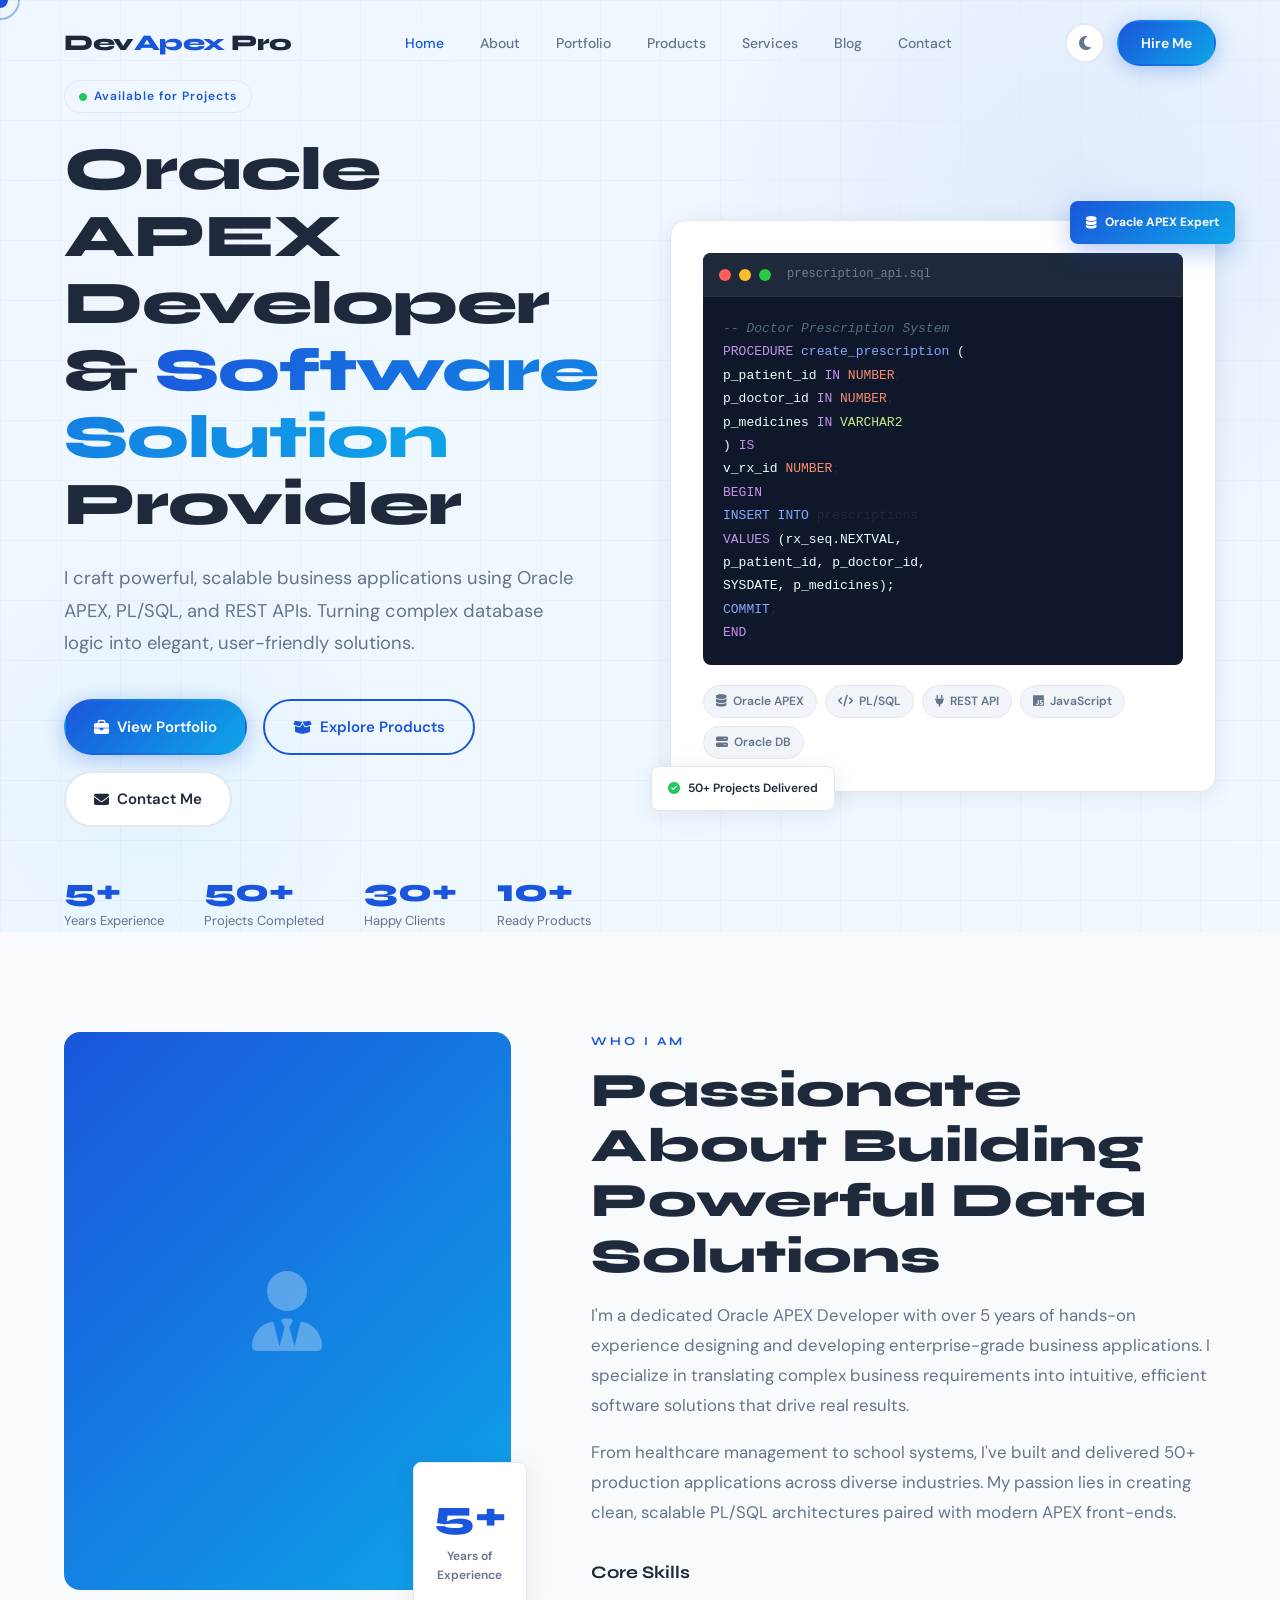
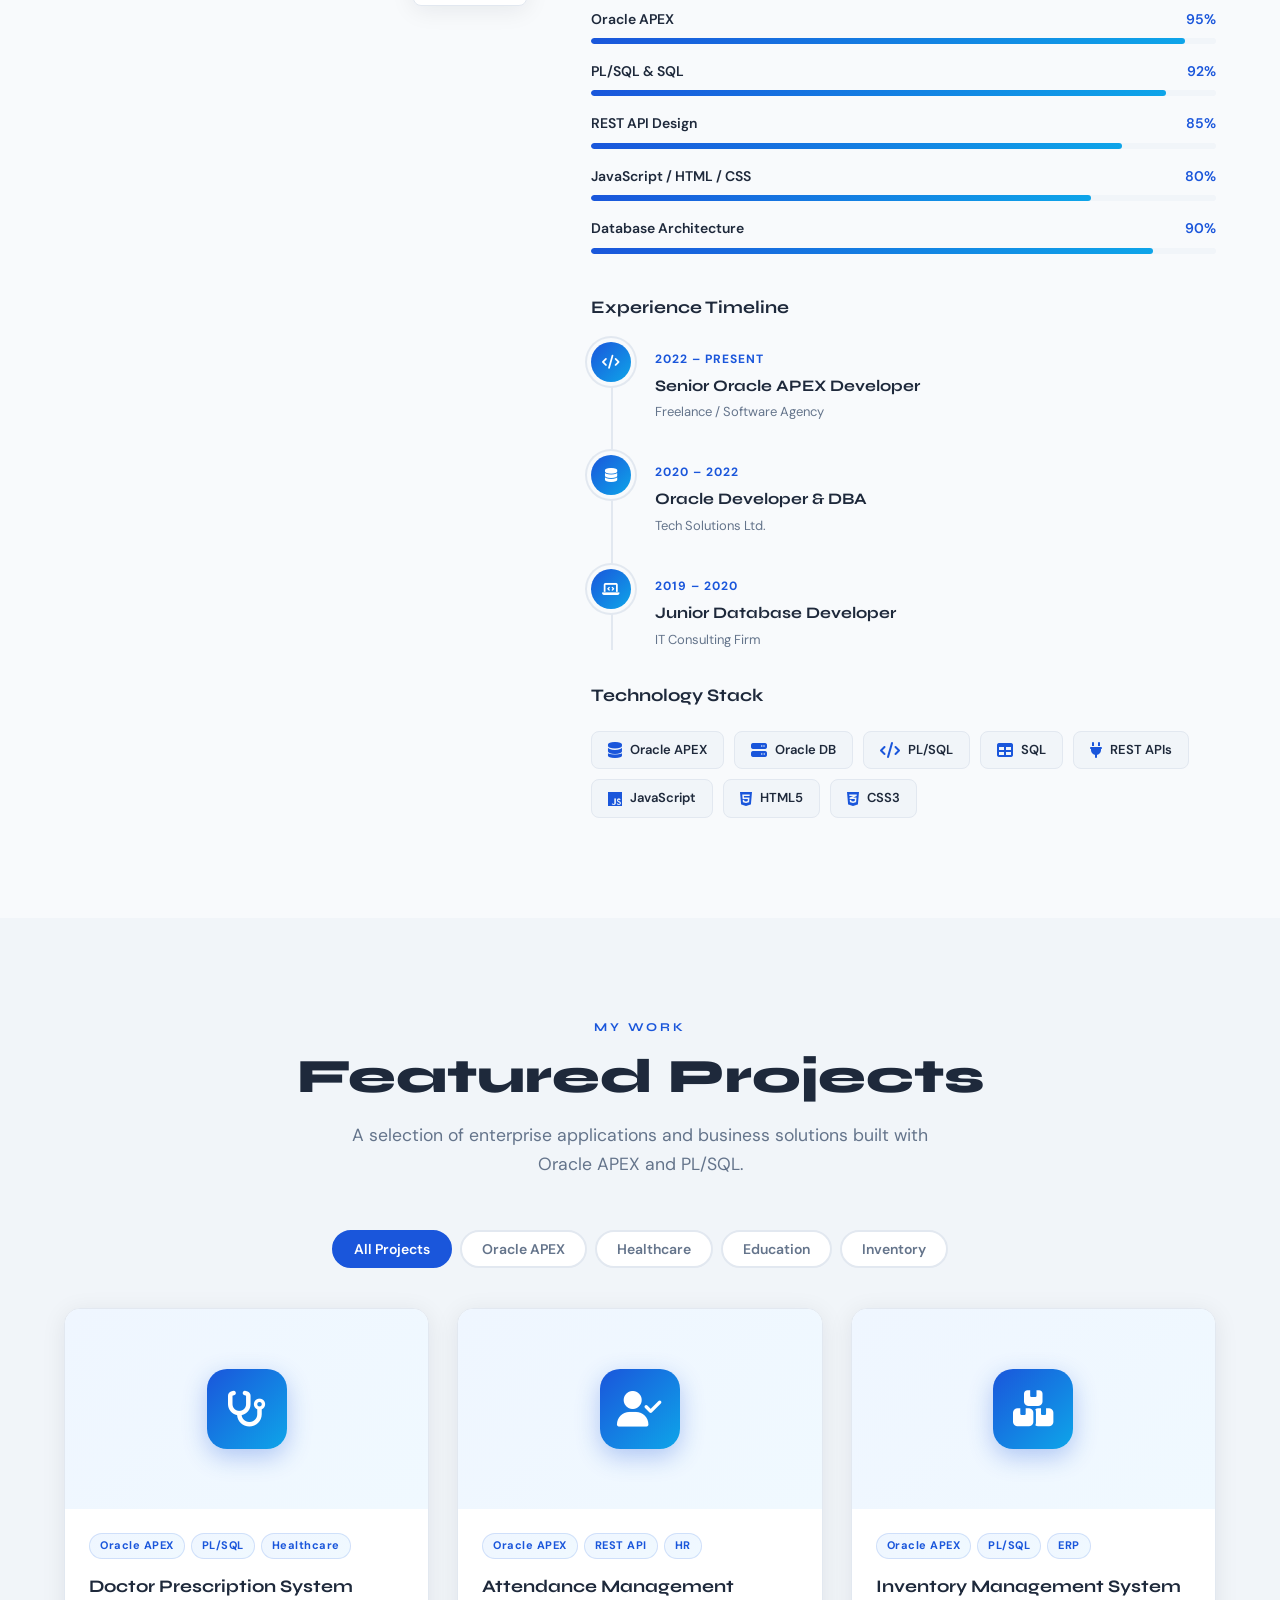
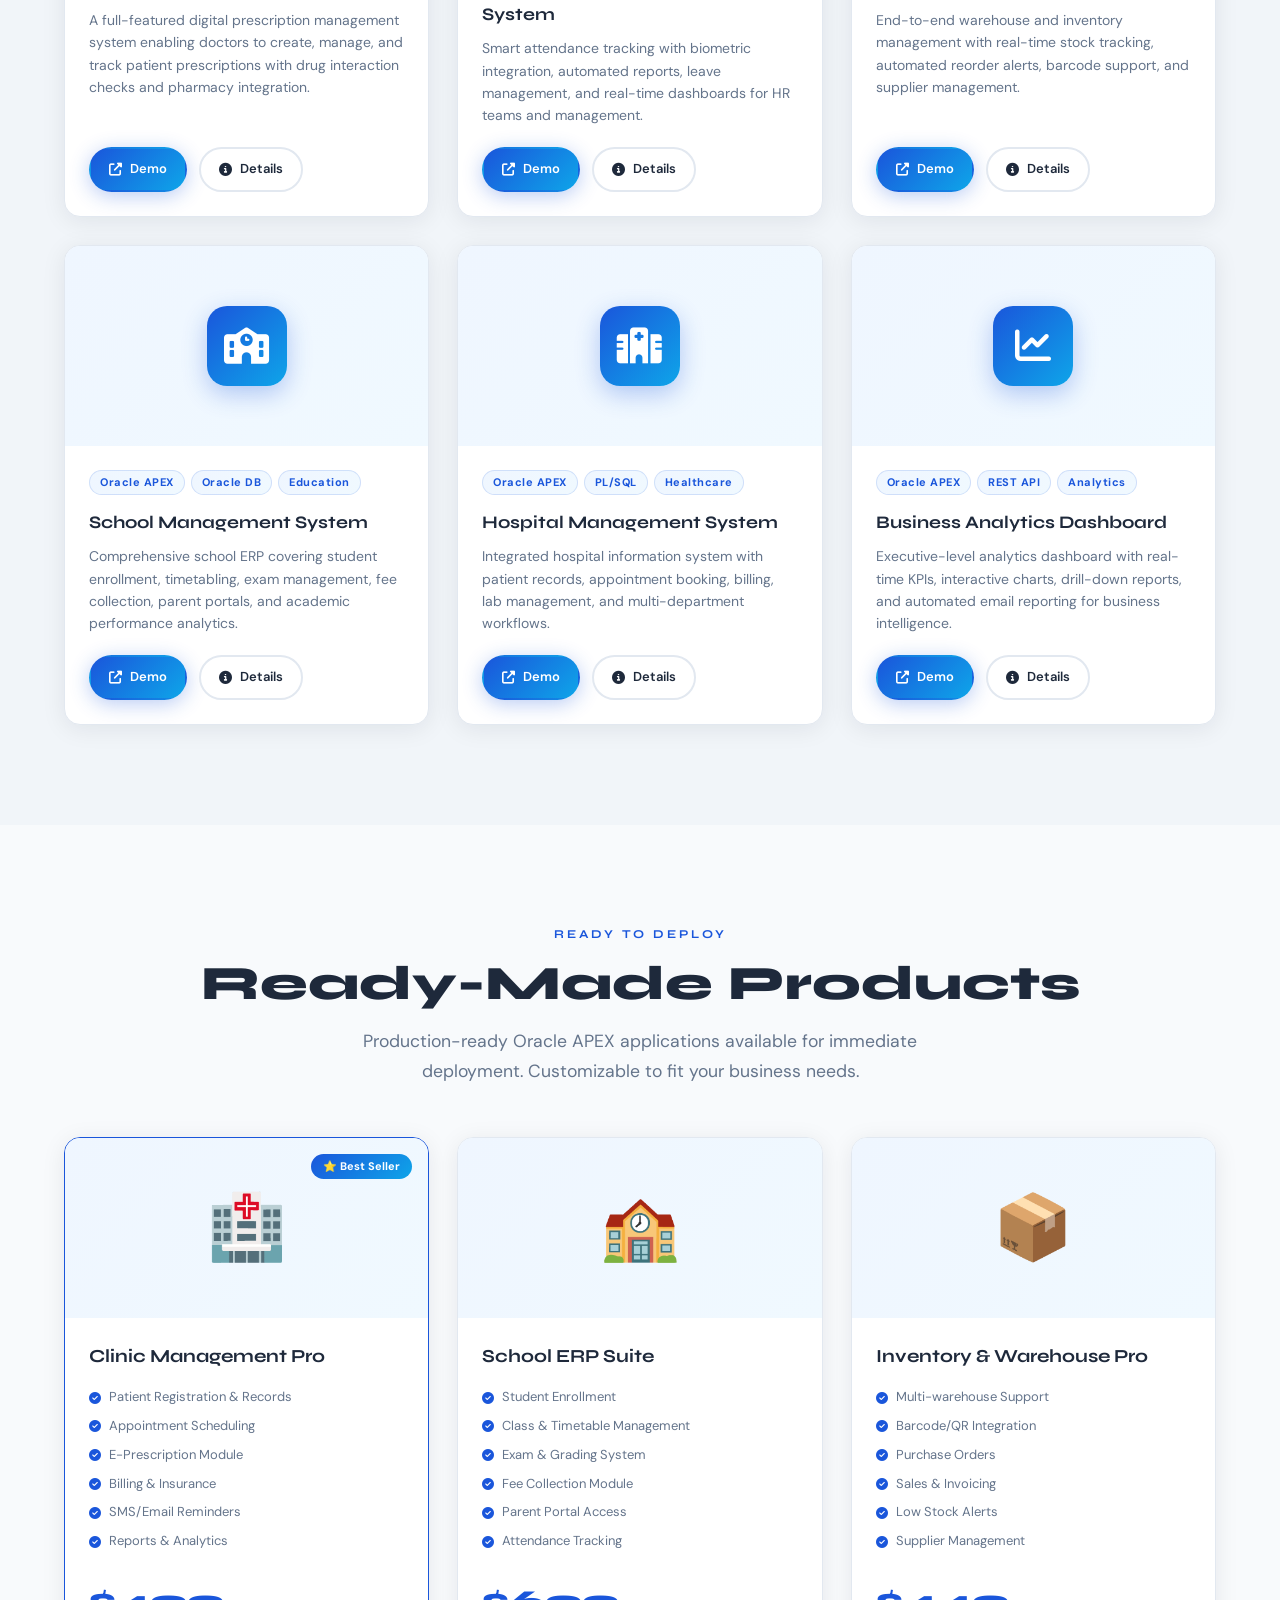
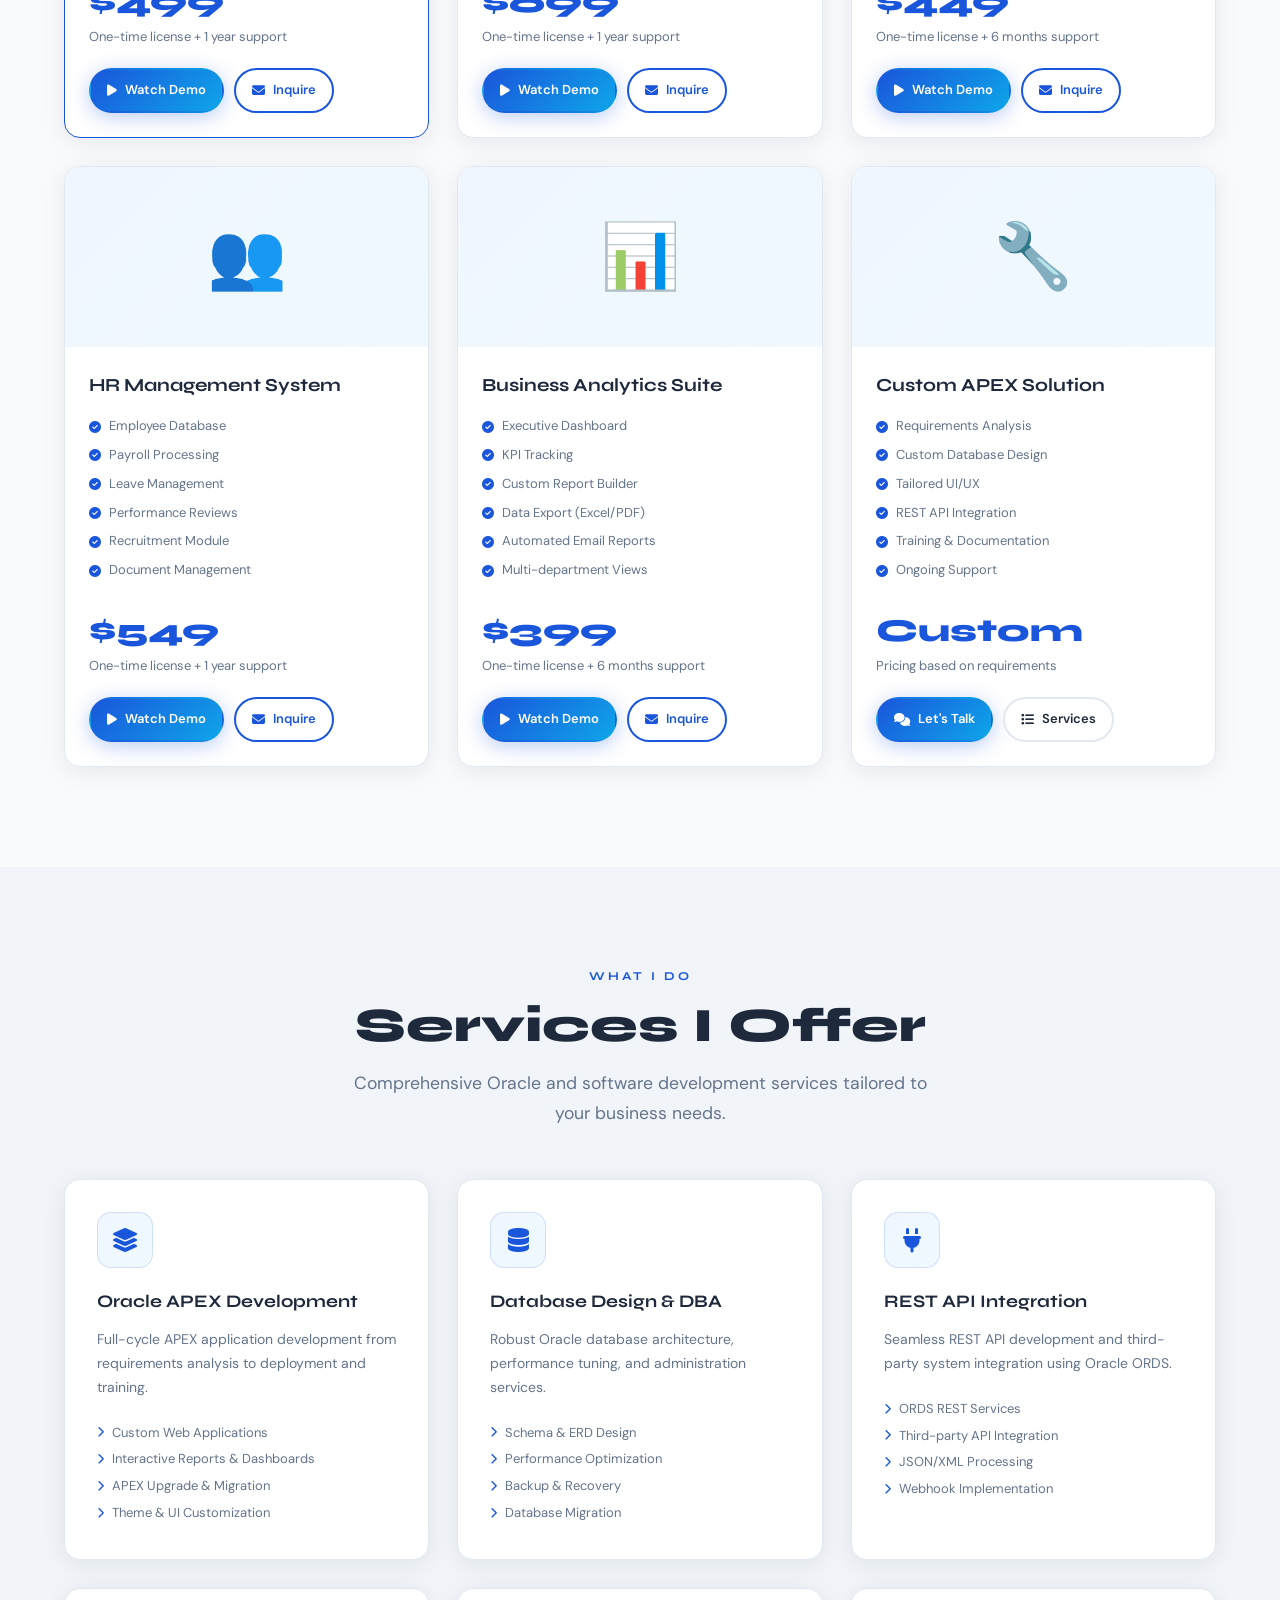
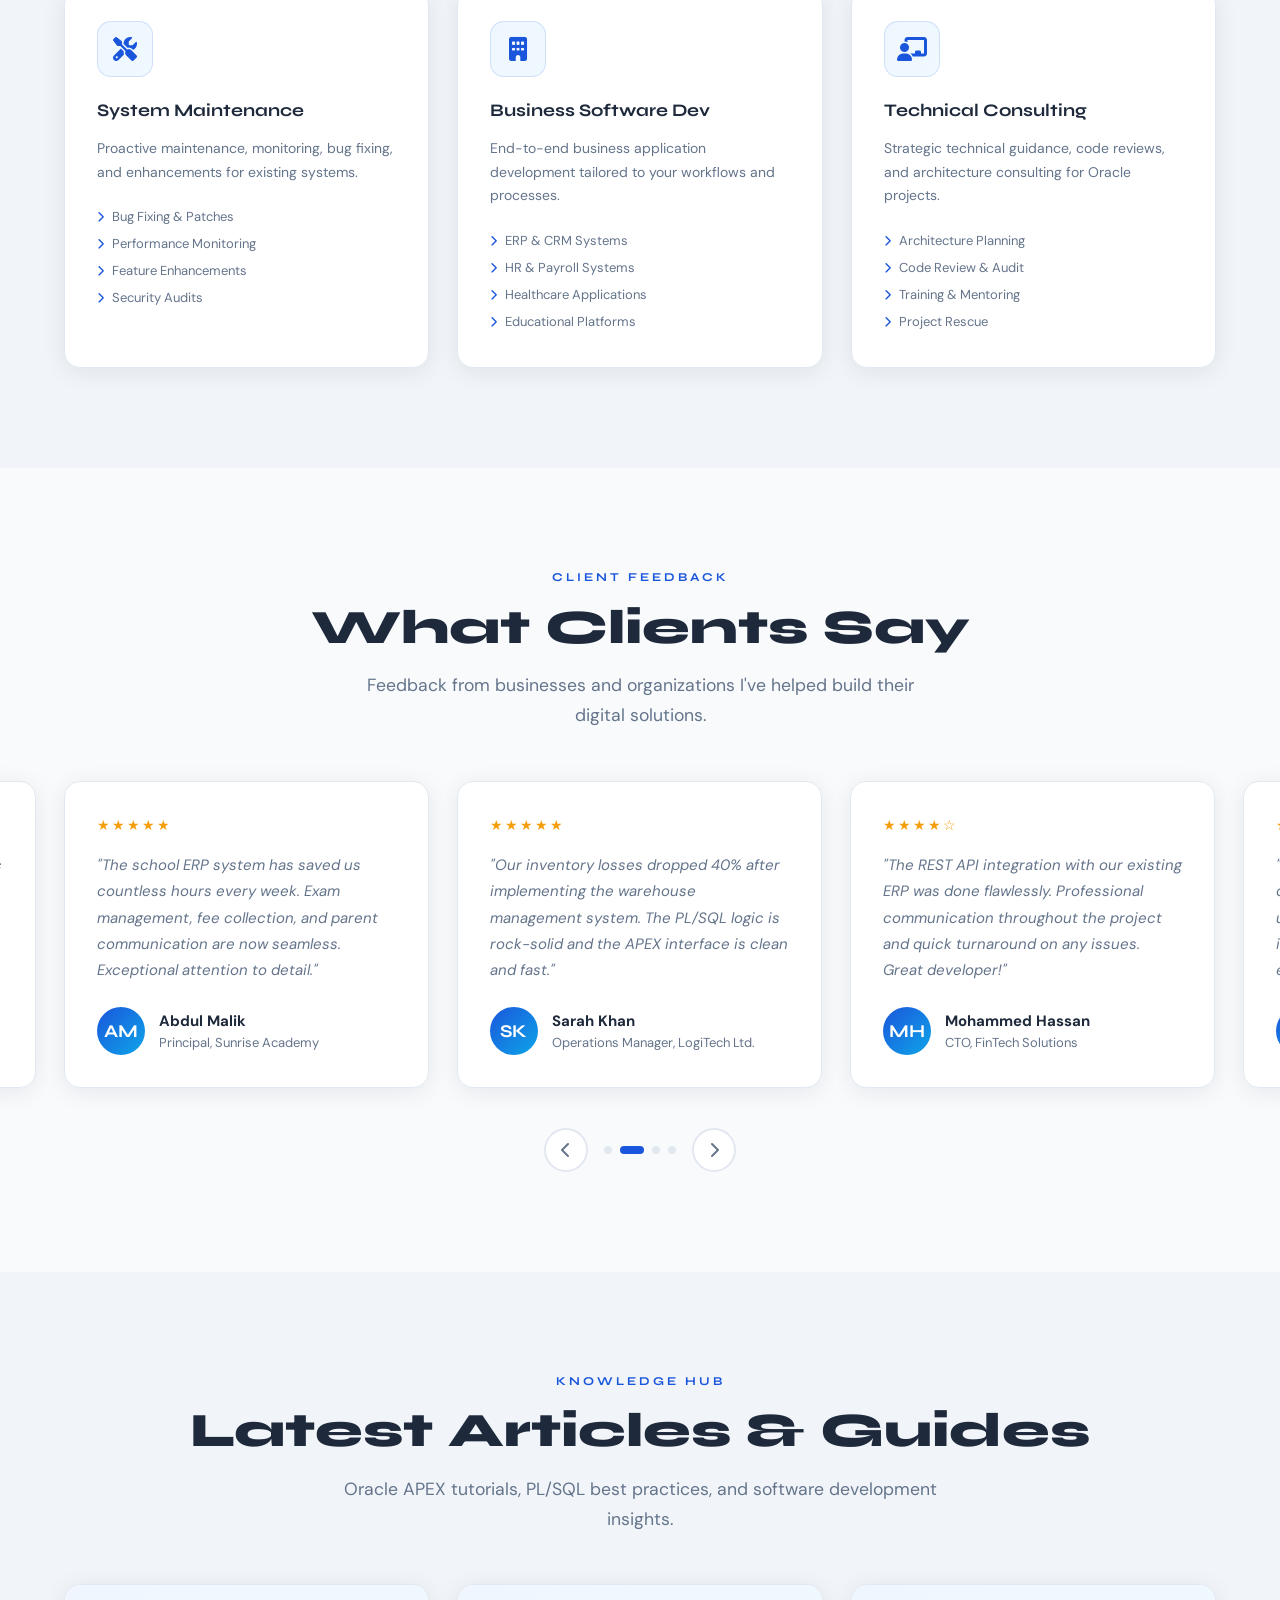
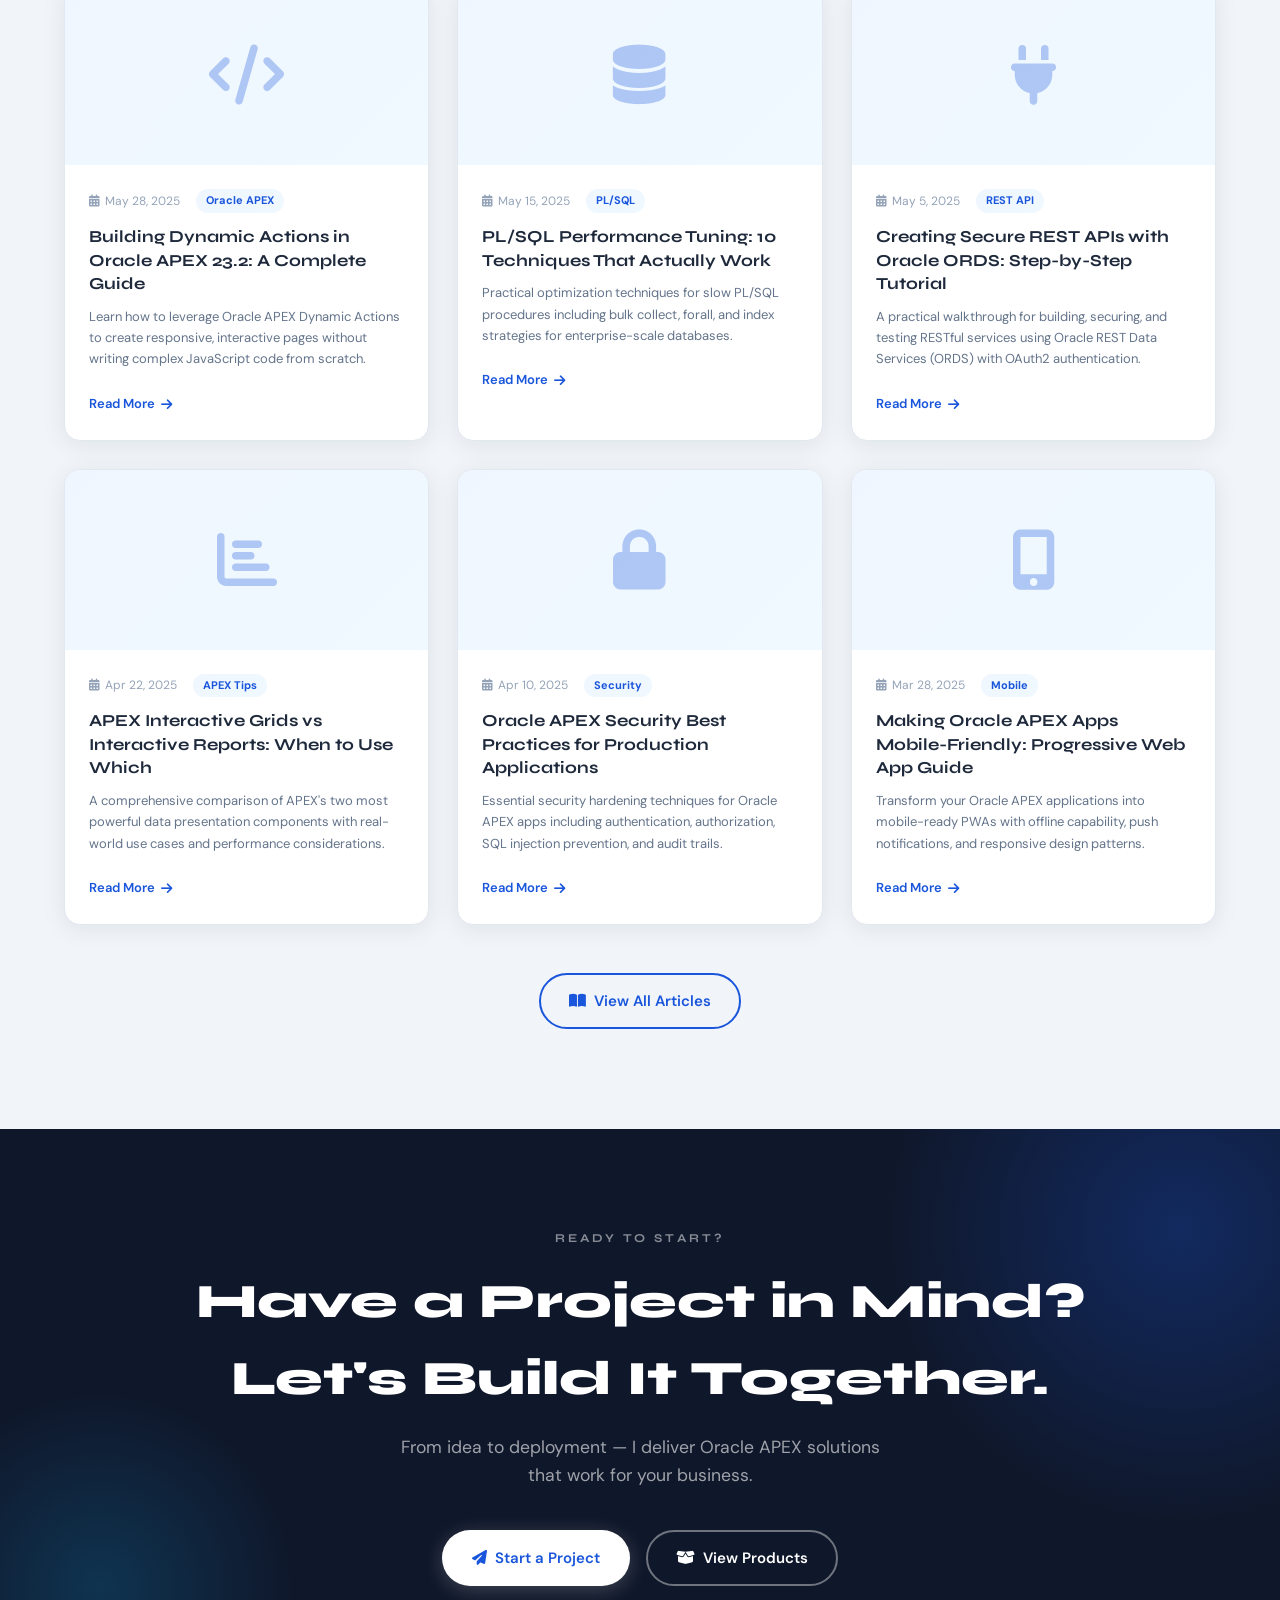
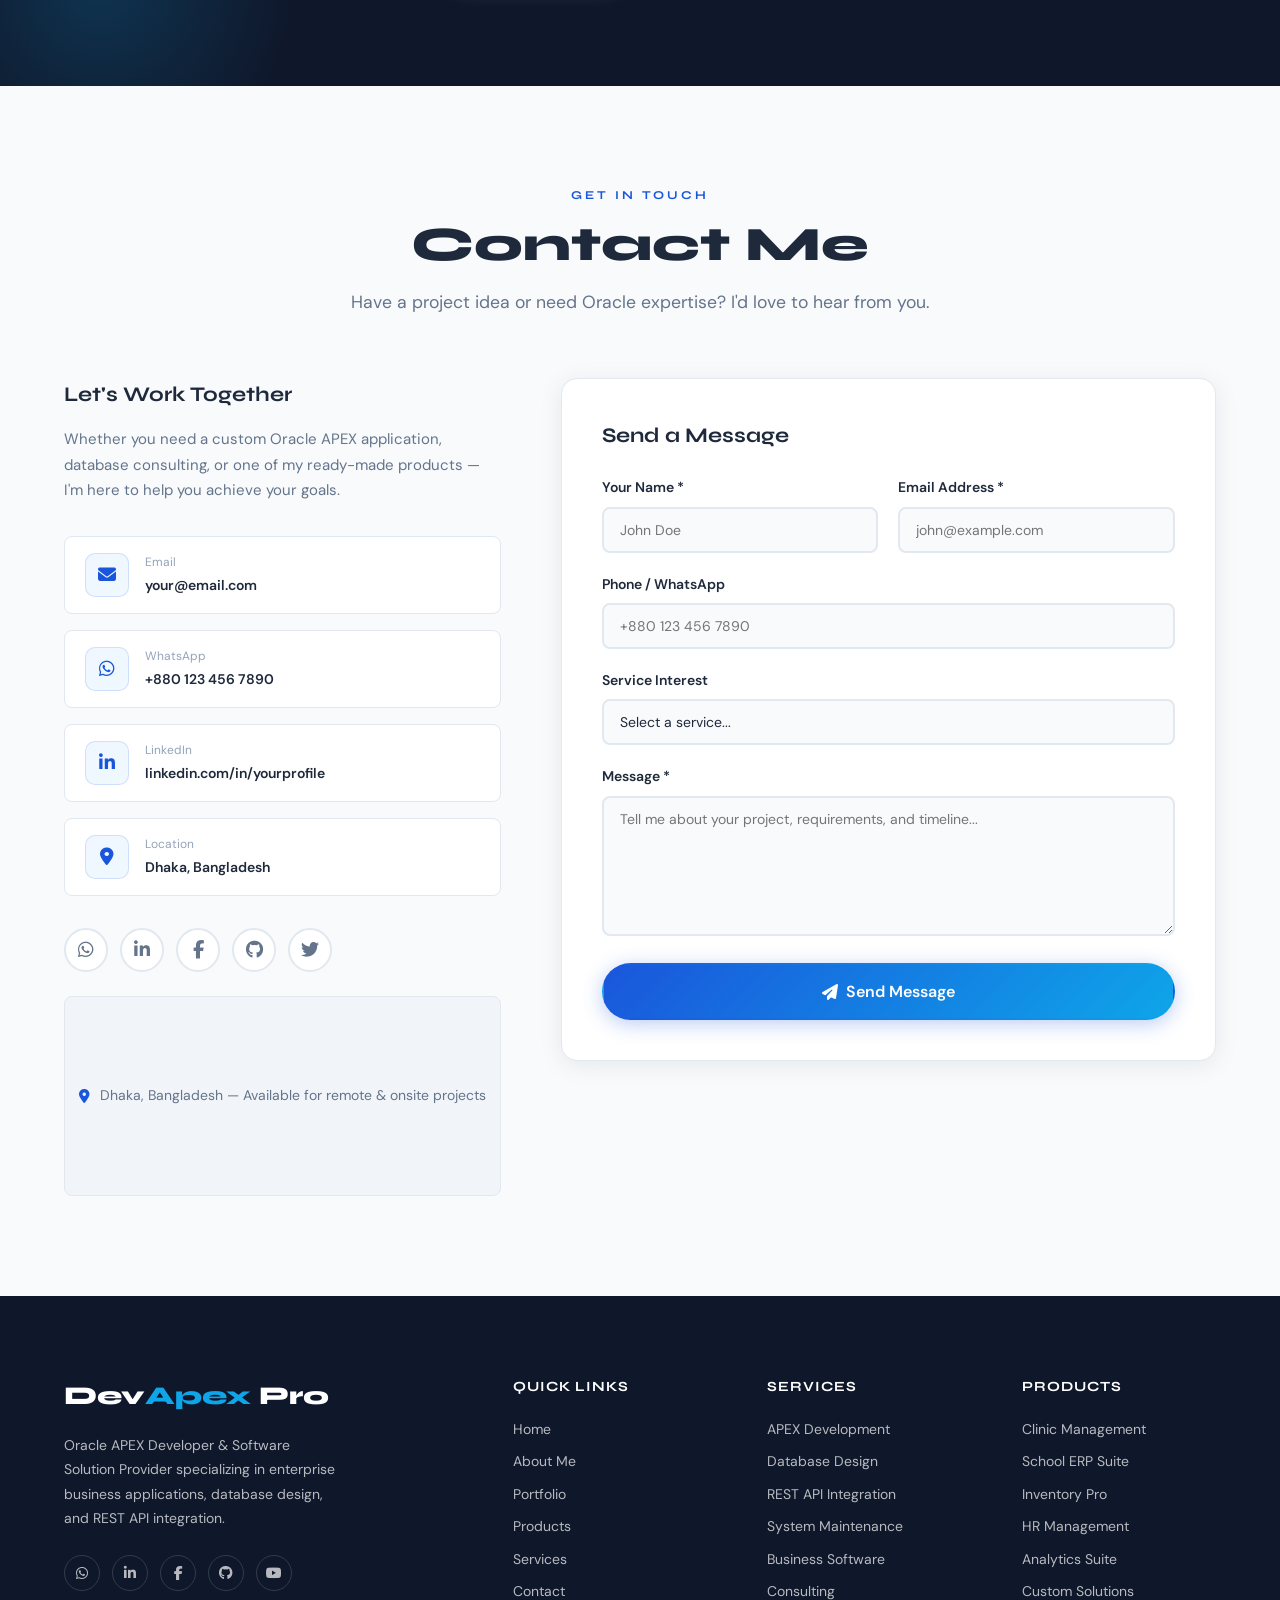
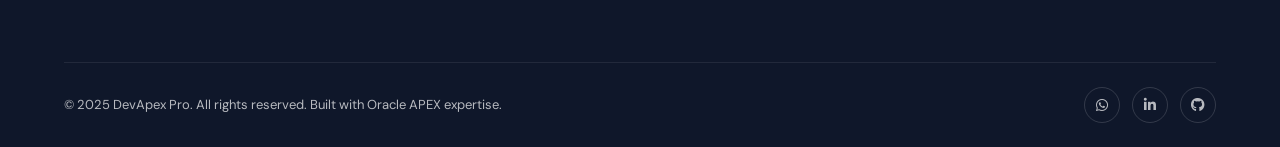
==== commit 4ec99f1b: "Remove CSS variables and styles from index.html Removed extensive CSS variables and styles from the " ====
--- a/index.html
+++ b/index.html
@@ -10,766 +10,9 @@
 <link rel="preconnect" href="https://fonts.googleapis.com">
 <link href="https://fonts.googleapis.com/css2?family=Syne:wght@400;600;700;800&family=DM+Sans:ital,wght@0,300;0,400;0,500;1,300&display=swap" rel="stylesheet">
 <link rel="stylesheet" href="https://cdnjs.cloudflare.com/ajax/libs/font-awesome/6.5.0/css/all.min.css">
+<link rel="stylesheet" href="style.css"> 
 <style>
-/* ===== CSS VARIABLES ===== */
-:root {
-  --primary: #1a56db;
-  --primary-dark: #1040b0;
-  --primary-light: #3b82f6;
-  --accent: #0ea5e9;
-  --accent2: #06b6d4;
-  --navy: #0f172a;
-  --navy2: #1e293b;
-  --navy3: #334155;
-  --text: #1e293b;
-  --text-muted: #64748b;
-  --text-light: #94a3b8;
-  --bg: #f8fafc;
-  --bg2: #ffffff;
-  --bg3: #f1f5f9;
-  --border: #e2e8f0;
-  --card-shadow: 0 4px 24px rgba(15,23,42,0.08);
-  --card-hover-shadow: 0 16px 48px rgba(26,86,219,0.15);
-  --radius: 16px;
-  --radius-sm: 8px;
-  --transition: 0.3s cubic-bezier(0.4,0,0.2,1);
-  --font-display: 'Syne', sans-serif;
-  --font-body: 'DM Sans', sans-serif;
-  --gradient: linear-gradient(135deg, #1a56db 0%, #0ea5e9 100%);
-  --gradient-soft: linear-gradient(135deg, #eff6ff 0%, #f0f9ff 100%);
-}
-
-[data-theme="dark"] {
-  --bg: #0a0f1e;
-  --bg2: #0f1729;
-  --bg3: #151e35;
-  --text: #e2e8f0;
-  --text-muted: #94a3b8;
-  --text-light: #64748b;
-  --border: #1e2d4a;
-  --card-shadow: 0 4px 24px rgba(0,0,0,0.4);
-  --card-hover-shadow: 0 16px 48px rgba(26,86,219,0.25);
-  --gradient-soft: linear-gradient(135deg, #0f1d3a 0%, #0a1829 100%);
-}
-
-/* ===== RESET & BASE ===== */
-*, *::before, *::after { box-sizing: border-box; margin: 0; padding: 0; }
-html { scroll-behavior: smooth; font-size: 16px; }
-body {
-  font-family: var(--font-body);
-  background: var(--bg);
-  color: var(--text);
-  line-height: 1.6;
-  overflow-x: hidden;
-  transition: background var(--transition), color var(--transition);
-}
-a { text-decoration: none; color: inherit; }
-img { max-width: 100%; display: block; }
-ul { list-style: none; }
-button { cursor: pointer; font-family: var(--font-body); }
-
-/* ===== SCROLLBAR ===== */
-::-webkit-scrollbar { width: 6px; }
-::-webkit-scrollbar-track { background: var(--bg); }
-::-webkit-scrollbar-thumb { background: var(--primary); border-radius: 3px; }
-
-/* ===== UTILITY ===== */
-.container { max-width: 1200px; margin: 0 auto; padding: 0 24px; }
-.section { padding: 100px 0; }
-.section-label {
-  font-family: var(--font-display);
-  font-size: 12px;
-  font-weight: 700;
-  letter-spacing: 3px;
-  text-transform: uppercase;
-  color: var(--primary);
-  margin-bottom: 12px;
-}
-.section-title {
-  font-family: var(--font-display);
-  font-size: clamp(2rem, 4vw, 3rem);
-  font-weight: 800;
-  color: var(--text);
-  line-height: 1.15;
-  margin-bottom: 16px;
-}
-.section-sub {
-  font-size: 1.1rem;
-  color: var(--text-muted);
-  max-width: 600px;
-  line-height: 1.7;
-}
-.badge {
-  display: inline-flex;
-  align-items: center;
-  gap: 6px;
-  background: var(--gradient-soft);
-  border: 1px solid var(--border);
-  color: var(--primary);
-  font-size: 12px;
-  font-weight: 600;
-  letter-spacing: 1px;
-  padding: 6px 14px;
-  border-radius: 100px;
-}
-.btn {
-  display: inline-flex;
-  align-items: center;
-  gap: 8px;
-  padding: 14px 28px;
-  border-radius: 100px;
-  font-weight: 600;
-  font-size: 15px;
-  transition: all var(--transition);
-  border: 2px solid transparent;
-  white-space: nowrap;
-}
-.btn-primary {
-  background: var(--gradient);
-  color: #fff;
-  border-color: transparent;
-  box-shadow: 0 4px 20px rgba(26,86,219,0.3);
-}
-.btn-primary:hover { transform: translateY(-2px); box-shadow: 0 8px 32px rgba(26,86,219,0.4); }
-.btn-outline {
-  background: transparent;
-  color: var(--primary);
-  border-color: var(--primary);
-}
-.btn-outline:hover { background: var(--primary); color: #fff; transform: translateY(-2px); }
-.btn-ghost {
-  background: var(--bg2);
-  color: var(--text);
-  border-color: var(--border);
-}
-.btn-ghost:hover { border-color: var(--primary); color: var(--primary); transform: translateY(-2px); }
-.grid-2 { display: grid; grid-template-columns: repeat(2, 1fr); gap: 32px; }
-.grid-3 { display: grid; grid-template-columns: repeat(3, 1fr); gap: 28px; }
-.grid-4 { display: grid; grid-template-columns: repeat(4, 1fr); gap: 24px; }
-.text-center { text-align: center; }
-.text-center .section-sub { margin: 0 auto; }
-
-/* ===== PRELOADER ===== */
-#preloader {
-  position: fixed; inset: 0; background: var(--navy);
-  display: flex; align-items: center; justify-content: center;
-  z-index: 9999; transition: opacity 0.5s, visibility 0.5s;
-}
-#preloader.hidden { opacity: 0; visibility: hidden; }
-.preloader-inner { text-align: center; }
-.preloader-logo {
-  font-family: var(--font-display); font-size: 2rem; font-weight: 800;
-  color: #fff; letter-spacing: -1px; margin-bottom: 20px;
-}
-.preloader-logo span { color: var(--accent); }
-.preloader-bar {
-  width: 200px; height: 3px; background: rgba(255,255,255,0.1);
-  border-radius: 2px; overflow: hidden; margin: 0 auto;
-}
-.preloader-bar-fill {
-  height: 100%; background: var(--gradient);
-  border-radius: 2px; animation: loadBar 1.5s ease forwards;
-}
-@keyframes loadBar { from { width: 0; } to { width: 100%; } }
-
-/* ===== CURSOR ===== */
-.custom-cursor {
-  width: 16px; height: 16px; border-radius: 50%;
-  background: var(--primary); position: fixed; top: 0; left: 0;
-  pointer-events: none; z-index: 9998; transform: translate(-50%,-50%);
-  transition: width 0.2s, height 0.2s, opacity 0.2s;
-  mix-blend-mode: multiply;
-}
-.custom-cursor-follower {
-  width: 40px; height: 40px; border-radius: 50%;
-  border: 2px solid var(--primary); opacity: 0.4;
-  position: fixed; top: 0; left: 0; pointer-events: none;
-  z-index: 9997; transform: translate(-50%,-50%);
-  transition: transform 0.15s ease, width 0.3s, height 0.3s;
-}
-.custom-cursor.hover-big { width: 40px; height: 40px; opacity: 0.3; }
-@media (max-width: 768px) { .custom-cursor, .custom-cursor-follower { display: none; } }
-
-/* ===== NAVBAR ===== */
-#navbar {
-  position: fixed; top: 0; left: 0; right: 0; z-index: 1000;
-  padding: 20px 0; transition: all var(--transition);
-}
-#navbar.scrolled {
-  background: rgba(248,250,252,0.9); backdrop-filter: blur(20px);
-  padding: 12px 0;
-  box-shadow: 0 2px 20px rgba(15,23,42,0.08);
-  border-bottom: 1px solid var(--border);
-}
-[data-theme="dark"] #navbar.scrolled {
-  background: rgba(10,15,30,0.9);
-}
-.nav-inner {
-  display: flex; align-items: center; justify-content: space-between; gap: 24px;
-}
-.nav-logo {
-  font-family: var(--font-display); font-size: 1.4rem; font-weight: 800;
-  color: var(--text); letter-spacing: -0.5px;
-}
-.nav-logo span { color: var(--primary); }
-.nav-links { display: flex; align-items: center; gap: 8px; }
-.nav-links a {
-  font-size: 14px; font-weight: 500; color: var(--text-muted);
-  padding: 8px 14px; border-radius: 8px;
-  transition: all var(--transition); position: relative;
-}
-.nav-links a:hover, .nav-links a.active { color: var(--primary); background: var(--gradient-soft); }
-.nav-cta { display: flex; align-items: center; gap: 12px; }
-.theme-toggle {
-  width: 40px; height: 40px; border-radius: 50%; border: 2px solid var(--border);
-  background: var(--bg2); color: var(--text-muted); font-size: 16px;
-  display: flex; align-items: center; justify-content: center;
-  transition: all var(--transition);
-}
-.theme-toggle:hover { border-color: var(--primary); color: var(--primary); }
-.hamburger {
-  display: none; flex-direction: column; gap: 5px;
-  background: none; border: none; padding: 8px; cursor: pointer;
-}
-.hamburger span {
-  display: block; width: 24px; height: 2px;
-  background: var(--text); border-radius: 2px; transition: all var(--transition);
-}
-.mobile-menu {
-  display: none; position: fixed; inset: 0; top: 70px;
-  background: var(--bg2); z-index: 999; padding: 24px;
-  flex-direction: column; gap: 8px; overflow-y: auto;
-  border-top: 1px solid var(--border);
-}
-.mobile-menu.open { display: flex; }
-.mobile-menu a {
-  padding: 14px 18px; border-radius: var(--radius-sm);
-  font-weight: 500; font-size: 16px; color: var(--text);
-  transition: all var(--transition);
-}
-.mobile-menu a:hover { background: var(--gradient-soft); color: var(--primary); }
-
-/* ===== HERO ===== */
-#home {
-  min-height: 100vh; display: flex; align-items: center;
-  position: relative; overflow: hidden; padding-top: 80px;
-}
-.hero-bg {
-  position: absolute; inset: 0; z-index: 0;
-  background: var(--gradient-soft);
-}
-.hero-bg::before {
-  content: ''; position: absolute;
-  width: 800px; height: 800px;
-  background: radial-gradient(circle, rgba(26,86,219,0.08) 0%, transparent 70%);
-  top: -200px; right: -200px; border-radius: 50%;
-}
-.hero-bg::after {
-  content: ''; position: absolute;
-  width: 500px; height: 500px;
-  background: radial-gradient(circle, rgba(14,165,233,0.06) 0%, transparent 70%);
-  bottom: -100px; left: -100px; border-radius: 50%;
-}
-.hero-grid-pattern {
-  position: absolute; inset: 0; z-index: 0;
-  background-image: linear-gradient(var(--border) 1px, transparent 1px),
-                    linear-gradient(90deg, var(--border) 1px, transparent 1px);
-  background-size: 60px 60px;
-  opacity: 0.4;
-}
-.hero-inner {
-  position: relative; z-index: 1;
-  display: grid; grid-template-columns: 1fr 1fr;
-  gap: 60px; align-items: center;
-}
-.hero-content { animation: fadeSlideUp 0.8s ease forwards; }
-.hero-badge { margin-bottom: 24px; display: inline-flex; }
-.hero-title {
-  font-family: var(--font-display);
-  font-size: clamp(2.5rem, 5vw, 3.8rem);
-  font-weight: 800; line-height: 1.1;
-  color: var(--text); margin-bottom: 24px;
-  letter-spacing: -1px;
-}
-.hero-title .highlight {
-  background: var(--gradient); -webkit-background-clip: text;
-  -webkit-text-fill-color: transparent; background-clip: text;
-}
-.hero-desc {
-  font-size: 1.15rem; color: var(--text-muted);
-  line-height: 1.75; margin-bottom: 40px; max-width: 520px;
-}
-.hero-btns { display: flex; flex-wrap: wrap; gap: 16px; margin-bottom: 48px; }
-.hero-stats { display: flex; gap: 40px; flex-wrap: wrap; }
-.stat-item { }
-.stat-num {
-  font-family: var(--font-display); font-size: 2rem; font-weight: 800;
-  color: var(--primary); line-height: 1;
-}
-.stat-label { font-size: 13px; color: var(--text-muted); margin-top: 4px; }
-.hero-visual { animation: fadeSlideIn 0.8s ease 0.2s both; }
-.hero-card {
-  background: var(--bg2); border: 1px solid var(--border);
-  border-radius: var(--radius); padding: 32px;
-  box-shadow: var(--card-shadow); position: relative;
-}
-.hero-code-window {
-  background: var(--navy); border-radius: var(--radius-sm);
-  overflow: hidden; margin-bottom: 20px;
-}
-.code-header {
-  display: flex; align-items: center; gap: 8px; padding: 12px 16px;
-  background: var(--navy2); border-bottom: 1px solid rgba(255,255,255,0.05);
-}
-.code-dot { width: 12px; height: 12px; border-radius: 50%; }
-.code-dot:nth-child(1) { background: #ff5f57; }
-.code-dot:nth-child(2) { background: #febc2e; }
-.code-dot:nth-child(3) { background: #28c840; }
-.code-filename { color: rgba(255,255,255,0.4); font-size: 12px; margin-left: 8px; font-family: monospace; }
-.code-body { padding: 20px; font-family: 'Courier New', monospace; font-size: 13px; line-height: 1.8; }
-.code-line { display: block; }
-.c-kw { color: #c792ea; } .c-fn { color: #82aaff; }
-.c-str { color: #c3e88d; } .c-cmt { color: #546e7a; font-style: italic; }
-.c-num { color: #f78c6c; } .c-var { color: #eeffff; }
-.hero-tech-stack { display: flex; flex-wrap: wrap; gap: 8px; }
-.tech-chip {
-  display: flex; align-items: center; gap: 6px;
-  background: var(--bg3); border: 1px solid var(--border);
-  color: var(--text-muted); font-size: 12px; font-weight: 600;
-  padding: 6px 12px; border-radius: 100px;
-  transition: all var(--transition);
-}
-.tech-chip:hover { background: var(--gradient-soft); border-color: var(--primary); color: var(--primary); }
-.hero-float-1 {
-  position: absolute; top: -20px; right: -20px;
-  background: var(--gradient); color: #fff;
-  border-radius: var(--radius-sm); padding: 12px 16px;
-  font-size: 12px; font-weight: 700; box-shadow: 0 8px 24px rgba(26,86,219,0.3);
-  display: flex; align-items: center; gap: 8px;
-}
-.hero-float-2 {
-  position: absolute; bottom: -20px; left: -20px;
-  background: var(--bg2); border: 1px solid var(--border);
-  border-radius: var(--radius-sm); padding: 12px 16px;
-  font-size: 12px; font-weight: 600; box-shadow: var(--card-shadow);
-  display: flex; align-items: center; gap: 8px;
-}
-.pulse { animation: pulse 2s infinite; }
-@keyframes pulse { 0%,100%{transform:scale(1)} 50%{transform:scale(1.1)} }
-@keyframes fadeSlideUp { from{opacity:0;transform:translateY(30px)} to{opacity:1;transform:translateY(0)} }
-@keyframes fadeSlideIn { from{opacity:0;transform:translateX(30px)} to{opacity:1;transform:translateX(0)} }
-
-/* ===== ABOUT ===== */
-#about { background: var(--bg); }
-.about-grid { display: grid; grid-template-columns: 1fr 1.4fr; gap: 80px; align-items: start; }
-.about-visual { position: sticky; top: 120px; }
-.about-img-container { position: relative; }
-.about-img-placeholder {
-  width: 100%; aspect-ratio: 4/5; border-radius: var(--radius);
-  background: var(--gradient); position: relative; overflow: hidden;
-  display: flex; align-items: center; justify-content: center;
-}
-.about-img-placeholder i { font-size: 80px; color: rgba(255,255,255,0.3); }
-.about-experience-badge {
-  position: absolute; bottom: -16px; right: -16px;
-  background: var(--bg2); border: 1px solid var(--border);
-  border-radius: var(--radius-sm); padding: 20px;
-  box-shadow: var(--card-shadow); text-align: center;
-}
-.about-experience-badge .num {
-  font-family: var(--font-display); font-size: 2.5rem; font-weight: 800; color: var(--primary);
-}
-.about-experience-badge .lbl { font-size: 12px; color: var(--text-muted); font-weight: 600; }
-.about-content { }
-.about-bio { font-size: 1.05rem; color: var(--text-muted); line-height: 1.8; margin-bottom: 32px; }
-.skills-section { margin-bottom: 40px; }
-.skills-title { font-family: var(--font-display); font-weight: 700; font-size: 1.1rem; margin-bottom: 20px; }
-.skill-item { margin-bottom: 16px; }
-.skill-header { display: flex; justify-content: space-between; margin-bottom: 8px; font-size: 14px; font-weight: 600; }
-.skill-pct { color: var(--primary); }
-.skill-bar { height: 6px; background: var(--bg3); border-radius: 3px; overflow: hidden; }
-.skill-fill {
-  height: 100%; background: var(--gradient); border-radius: 3px;
-  width: 0; transition: width 1.2s cubic-bezier(0.4,0,0.2,1);
-}
-.timeline { position: relative; }
-.timeline::before {
-  content: ''; position: absolute; left: 20px; top: 0; bottom: 0;
-  width: 2px; background: var(--border);
-}
-.timeline-item { display: flex; gap: 24px; margin-bottom: 32px; position: relative; }
-.timeline-dot {
-  flex-shrink: 0; width: 40px; height: 40px;
-  background: var(--gradient); border-radius: 50%;
-  display: flex; align-items: center; justify-content: center;
-  color: #fff; font-size: 14px; position: relative; z-index: 1;
-  box-shadow: 0 0 0 4px var(--bg), 0 0 0 6px var(--border);
-}
-.timeline-content { padding-top: 8px; }
-.timeline-date { font-size: 12px; font-weight: 700; color: var(--primary); letter-spacing: 1px; margin-bottom: 4px; }
-.timeline-title { font-family: var(--font-display); font-weight: 700; font-size: 1rem; margin-bottom: 4px; }
-.timeline-company { font-size: 13px; color: var(--text-muted); }
-.tech-stack-grid { display: flex; flex-wrap: wrap; gap: 10px; }
-.tech-badge {
-  display: flex; align-items: center; gap: 8px;
-  background: var(--bg3); border: 1px solid var(--border);
-  color: var(--text); font-size: 13px; font-weight: 600;
-  padding: 8px 16px; border-radius: var(--radius-sm);
-  transition: all var(--transition);
-}
-.tech-badge:hover { background: var(--gradient-soft); border-color: var(--primary); color: var(--primary); transform: translateY(-2px); }
-.tech-badge i { color: var(--primary); font-size: 16px; }
-
-/* ===== PORTFOLIO ===== */
-#portfolio { background: var(--bg3); }
-.filter-tabs {
-  display: flex; flex-wrap: wrap; gap: 8px;
-  margin-bottom: 40px; justify-content: center;
-}
-.filter-tab {
-  padding: 8px 20px; border-radius: 100px; font-size: 14px; font-weight: 600;
-  border: 2px solid var(--border); background: var(--bg2); color: var(--text-muted);
-  transition: all var(--transition); cursor: pointer;
-}
-.filter-tab.active, .filter-tab:hover {
-  background: var(--primary); border-color: var(--primary); color: #fff;
-}
-.projects-grid { display: grid; grid-template-columns: repeat(3, 1fr); gap: 28px; }
-.project-card {
-  background: var(--bg2); border-radius: var(--radius);
-  border: 1px solid var(--border); overflow: hidden;
-  box-shadow: var(--card-shadow); transition: all var(--transition);
-  display: flex; flex-direction: column;
-}
-.project-card:hover { transform: translateY(-8px); box-shadow: var(--card-hover-shadow); border-color: rgba(26,86,219,0.2); }
-.project-img {
-  height: 200px; overflow: hidden; position: relative;
-  background: var(--gradient-soft);
-}
-.project-img-inner {
-  width: 100%; height: 100%; display: flex; align-items: center; justify-content: center;
-  transition: transform var(--transition);
-}
-.project-card:hover .project-img-inner { transform: scale(1.05); }
-.project-icon {
-  width: 80px; height: 80px; background: var(--gradient);
-  border-radius: 20px; display: flex; align-items: center; justify-content: center;
-  font-size: 36px; color: #fff;
-  box-shadow: 0 8px 24px rgba(26,86,219,0.3);
-}
-.project-body { padding: 24px; flex: 1; display: flex; flex-direction: column; }
-.project-tags { display: flex; flex-wrap: wrap; gap: 6px; margin-bottom: 14px; }
-.project-tag {
-  font-size: 11px; font-weight: 700; letter-spacing: 0.5px;
-  padding: 3px 10px; border-radius: 100px;
-  background: var(--gradient-soft); color: var(--primary); border: 1px solid rgba(26,86,219,0.15);
-}
-.project-title { font-family: var(--font-display); font-weight: 700; font-size: 1.1rem; margin-bottom: 8px; }
-.project-desc { font-size: 14px; color: var(--text-muted); line-height: 1.6; margin-bottom: 20px; flex: 1; }
-.project-footer { display: flex; gap: 12px; }
-
-/* ===== PRODUCTS ===== */
-#products { background: var(--bg); }
-.products-grid { display: grid; grid-template-columns: repeat(3, 1fr); gap: 28px; }
-.product-card {
-  background: var(--bg2); border-radius: var(--radius);
-  border: 1px solid var(--border); overflow: hidden;
-  box-shadow: var(--card-shadow); transition: all var(--transition); position: relative;
-}
-.product-card:hover { transform: translateY(-8px); box-shadow: var(--card-hover-shadow); border-color: rgba(26,86,219,0.2); }
-.product-card.featured { border-color: var(--primary); }
-.product-featured-badge {
-  position: absolute; top: 16px; right: 16px;
-  background: var(--gradient); color: #fff;
-  font-size: 11px; font-weight: 700; padding: 4px 12px; border-radius: 100px;
-}
-.product-img {
-  height: 180px; background: var(--gradient-soft);
-  display: flex; align-items: center; justify-content: center; overflow: hidden;
-}
-.product-icon { font-size: 64px; }
-.product-body { padding: 24px; }
-.product-title { font-family: var(--font-display); font-weight: 700; font-size: 1.15rem; margin-bottom: 12px; }
-.product-features { margin-bottom: 20px; }
-.product-feature {
-  display: flex; align-items: center; gap: 8px;
-  font-size: 13px; color: var(--text-muted); padding: 4px 0;
-}
-.product-feature i { color: var(--primary); font-size: 12px; flex-shrink: 0; }
-.product-pricing { margin-bottom: 20px; }
-.product-price {
-  font-family: var(--font-display); font-size: 2rem; font-weight: 800; color: var(--primary);
-}
-.product-price-label { font-size: 13px; color: var(--text-muted); }
-.product-btns { display: flex; gap: 10px; }
-
-/* ===== SERVICES ===== */
-#services { background: var(--bg3); }
-.services-grid { display: grid; grid-template-columns: repeat(3, 1fr); gap: 28px; }
-.service-card {
-  background: var(--bg2); border-radius: var(--radius);
-  border: 1px solid var(--border); padding: 32px;
-  box-shadow: var(--card-shadow); transition: all var(--transition);
-  position: relative; overflow: hidden;
-}
-.service-card::before {
-  content: ''; position: absolute; top: 0; left: 0; right: 0; height: 3px;
-  background: var(--gradient); transform: scaleX(0);
-  transition: transform var(--transition); transform-origin: left;
-}
-.service-card:hover::before { transform: scaleX(1); }
-.service-card:hover { transform: translateY(-6px); box-shadow: var(--card-hover-shadow); }
-.service-icon {
-  width: 56px; height: 56px; background: var(--gradient-soft);
-  border-radius: 14px; display: flex; align-items: center; justify-content: center;
-  font-size: 24px; color: var(--primary); margin-bottom: 20px;
-  transition: all var(--transition);
-  border: 1px solid rgba(26,86,219,0.15);
-}
-.service-card:hover .service-icon { background: var(--gradient); color: #fff; }
-.service-title { font-family: var(--font-display); font-weight: 700; font-size: 1.1rem; margin-bottom: 12px; }
-.service-desc { font-size: 14px; color: var(--text-muted); line-height: 1.7; margin-bottom: 20px; }
-.service-list { }
-.service-list li {
-  display: flex; align-items: center; gap: 8px;
-  font-size: 13px; color: var(--text-muted); padding: 3px 0;
-}
-.service-list li i { color: var(--primary); font-size: 11px; }
-
-/* ===== TESTIMONIALS ===== */
-#testimonials { background: var(--bg); overflow: hidden; }
-.testimonials-track { position: relative; }
-.testimonials-slider { display: flex; gap: 28px; transition: transform 0.5s ease; }
-.testimonial-card {
-  flex: 0 0 calc(33.333% - 19px); background: var(--bg2);
-  border-radius: var(--radius); border: 1px solid var(--border);
-  padding: 32px; box-shadow: var(--card-shadow); transition: all var(--transition);
-}
-.testimonial-card:hover { border-color: rgba(26,86,219,0.2); box-shadow: var(--card-hover-shadow); }
-.testimonial-stars { color: #f59e0b; font-size: 14px; margin-bottom: 16px; letter-spacing: 2px; }
-.testimonial-text { font-size: 15px; color: var(--text-muted); line-height: 1.75; margin-bottom: 24px; font-style: italic; }
-.testimonial-author { display: flex; align-items: center; gap: 14px; }
-.testimonial-avatar {
-  width: 48px; height: 48px; border-radius: 50%; background: var(--gradient);
-  display: flex; align-items: center; justify-content: center;
-  color: #fff; font-weight: 700; font-size: 18px; font-family: var(--font-display);
-  flex-shrink: 0;
-}
-.testimonial-name { font-weight: 700; font-size: 15px; }
-.testimonial-role { font-size: 13px; color: var(--text-muted); }
-.slider-controls { display: flex; align-items: center; justify-content: center; gap: 16px; margin-top: 40px; }
-.slider-btn {
-  width: 44px; height: 44px; border-radius: 50%; border: 2px solid var(--border);
-  background: var(--bg2); color: var(--text-muted); font-size: 16px;
-  display: flex; align-items: center; justify-content: center;
-  transition: all var(--transition);
-}
-.slider-btn:hover { border-color: var(--primary); color: var(--primary); }
-.slider-dots { display: flex; gap: 8px; }
-.slider-dot {
-  width: 8px; height: 8px; border-radius: 50%; background: var(--border);
-  transition: all var(--transition); cursor: pointer;
-}
-.slider-dot.active { background: var(--primary); width: 24px; border-radius: 4px; }
-
-/* ===== BLOG ===== */
-#blog { background: var(--bg3); }
-.blog-grid { display: grid; grid-template-columns: repeat(3, 1fr); gap: 28px; }
-.blog-card {
-  background: var(--bg2); border-radius: var(--radius);
-  border: 1px solid var(--border); overflow: hidden;
-  box-shadow: var(--card-shadow); transition: all var(--transition);
-}
-.blog-card:hover { transform: translateY(-6px); box-shadow: var(--card-hover-shadow); border-color: rgba(26,86,219,0.2); }
-.blog-img {
-  height: 180px; overflow: hidden;
-  background: var(--gradient-soft); display: flex; align-items: center; justify-content: center;
-}
-.blog-img i { font-size: 60px; color: var(--primary); opacity: 0.3; transition: all var(--transition); }
-.blog-card:hover .blog-img i { opacity: 0.5; transform: scale(1.1); }
-.blog-body { padding: 24px; }
-.blog-meta { display: flex; align-items: center; gap: 16px; margin-bottom: 12px; }
-.blog-date { font-size: 12px; color: var(--text-light); display: flex; align-items: center; gap: 5px; }
-.blog-category {
-  font-size: 11px; font-weight: 700; color: var(--primary);
-  background: var(--gradient-soft); padding: 3px 10px; border-radius: 100px;
-}
-.blog-title { font-family: var(--font-display); font-weight: 700; font-size: 1.05rem; margin-bottom: 10px; line-height: 1.4; }
-.blog-excerpt { font-size: 13px; color: var(--text-muted); line-height: 1.65; margin-bottom: 20px; }
-.blog-read-more {
-  display: inline-flex; align-items: center; gap: 6px;
-  color: var(--primary); font-size: 13px; font-weight: 600;
-  transition: gap var(--transition);
-}
-.blog-card:hover .blog-read-more { gap: 10px; }
-
-/* ===== CTA BANNER ===== */
-#cta-banner {
-  background: var(--navy); padding: 100px 0; position: relative; overflow: hidden;
-}
-#cta-banner::before {
-  content: ''; position: absolute; width: 600px; height: 600px;
-  background: radial-gradient(circle, rgba(26,86,219,0.3) 0%, transparent 70%);
-  top: -200px; right: -200px; border-radius: 50%;
-}
-#cta-banner::after {
-  content: ''; position: absolute; width: 400px; height: 400px;
-  background: radial-gradient(circle, rgba(14,165,233,0.2) 0%, transparent 70%);
-  bottom: -100px; left: -100px; border-radius: 50%;
-}
-.cta-inner { position: relative; z-index: 1; text-align: center; }
-.cta-title {
-  font-family: var(--font-display); font-size: clamp(2rem, 4vw, 3rem);
-  font-weight: 800; color: #fff; margin-bottom: 16px;
-}
-.cta-subtitle { font-size: 1.1rem; color: rgba(255,255,255,0.6); margin-bottom: 40px; max-width: 500px; margin-left: auto; margin-right: auto; }
-.cta-btns { display: flex; justify-content: center; gap: 16px; flex-wrap: wrap; }
-.btn-white { background: #fff; color: var(--primary); box-shadow: 0 4px 20px rgba(255,255,255,0.2); }
-.btn-white:hover { transform: translateY(-2px); box-shadow: 0 8px 32px rgba(255,255,255,0.3); }
-.btn-outline-white { background: transparent; color: #fff; border-color: rgba(255,255,255,0.4); }
-.btn-outline-white:hover { background: rgba(255,255,255,0.1); border-color: #fff; transform: translateY(-2px); }
-
-/* ===== CONTACT ===== */
-#contact { background: var(--bg); }
-.contact-grid { display: grid; grid-template-columns: 1fr 1.5fr; gap: 60px; align-items: start; }
-.contact-info { }
-.contact-info-title { font-family: var(--font-display); font-weight: 700; font-size: 1.3rem; margin-bottom: 16px; }
-.contact-info-text { font-size: 15px; color: var(--text-muted); line-height: 1.7; margin-bottom: 32px; }
-.contact-methods { display: flex; flex-direction: column; gap: 16px; margin-bottom: 32px; }
-.contact-method {
-  display: flex; align-items: center; gap: 16px;
-  background: var(--bg2); border: 1px solid var(--border);
-  border-radius: var(--radius-sm); padding: 16px 20px;
-  transition: all var(--transition);
-}
-.contact-method:hover { border-color: var(--primary); transform: translateX(4px); }
-.contact-method-icon {
-  width: 44px; height: 44px; background: var(--gradient-soft);
-  border-radius: 10px; display: flex; align-items: center; justify-content: center;
-  font-size: 18px; color: var(--primary); flex-shrink: 0;
-  border: 1px solid rgba(26,86,219,0.15);
-}
-.contact-method-label { font-size: 12px; color: var(--text-light); margin-bottom: 2px; }
-.contact-method-value { font-size: 14px; font-weight: 600; color: var(--text); }
-.social-links { display: flex; gap: 12px; }
-.social-link {
-  width: 44px; height: 44px; border-radius: 50%;
-  border: 2px solid var(--border); background: var(--bg2);
-  display: flex; align-items: center; justify-content: center;
-  font-size: 18px; color: var(--text-muted);
-  transition: all var(--transition);
-}
-.social-link:hover { transform: translateY(-4px); border-color: var(--primary); color: var(--primary); }
-.social-link.wa:hover { border-color: #25d366; color: #25d366; }
-.social-link.li:hover { border-color: #0077b5; color: #0077b5; }
-.social-link.fb:hover { border-color: #1877f2; color: #1877f2; }
-.contact-form { background: var(--bg2); border: 1px solid var(--border); border-radius: var(--radius); padding: 40px; box-shadow: var(--card-shadow); }
-.form-row { display: grid; grid-template-columns: 1fr 1fr; gap: 20px; }
-.form-group { margin-bottom: 20px; }
-.form-label { display: block; font-size: 14px; font-weight: 600; margin-bottom: 8px; }
-.form-input, .form-textarea, .form-select {
-  width: 100%; padding: 12px 16px; border-radius: var(--radius-sm);
-  border: 2px solid var(--border); background: var(--bg);
-  color: var(--text); font-family: var(--font-body); font-size: 14px;
-  transition: all var(--transition);
-}
-.form-input:focus, .form-textarea:focus, .form-select:focus {
-  outline: none; border-color: var(--primary);
-  box-shadow: 0 0 0 4px rgba(26,86,219,0.1);
-}
-.form-textarea { resize: vertical; min-height: 140px; }
-.form-select { appearance: none; cursor: pointer; }
-.map-container { margin-top: 24px; border-radius: var(--radius-sm); overflow: hidden; border: 1px solid var(--border); height: 200px; background: var(--bg3); display: flex; align-items: center; justify-content: center; color: var(--text-muted); gap: 10px; font-size: 14px; }
-
-/* ===== FOOTER ===== */
-footer {
-  background: var(--navy); color: rgba(255,255,255,0.7);
-  padding: 80px 0 0;
-}
-.footer-grid { display: grid; grid-template-columns: 2fr 1fr 1fr 1fr; gap: 60px; margin-bottom: 60px; }
-.footer-brand { }
-.footer-logo { font-family: var(--font-display); font-size: 1.6rem; font-weight: 800; color: #fff; margin-bottom: 16px; }
-.footer-logo span { color: var(--accent); }
-.footer-bio { font-size: 14px; line-height: 1.75; max-width: 280px; margin-bottom: 24px; }
-.footer-col-title { font-family: var(--font-display); font-weight: 700; font-size: 14px; color: #fff; letter-spacing: 1px; text-transform: uppercase; margin-bottom: 20px; }
-.footer-links { display: flex; flex-direction: column; gap: 10px; }
-.footer-links a { font-size: 14px; transition: color var(--transition); }
-.footer-links a:hover { color: var(--accent); }
-.footer-bottom {
-  border-top: 1px solid rgba(255,255,255,0.08);
-  padding: 24px 0; display: flex; align-items: center; justify-content: space-between;
-}
-.footer-copy { font-size: 13px; }
-.footer-social { display: flex; gap: 12px; }
-.footer-social a {
-  width: 36px; height: 36px; border-radius: 50%;
-  border: 1px solid rgba(255,255,255,0.15);
-  display: flex; align-items: center; justify-content: center;
-  font-size: 14px; transition: all var(--transition);
-}
-.footer-social a:hover { background: var(--primary); border-color: var(--primary); color: #fff; }
-
-/* ===== BACK TO TOP ===== */
-#back-to-top {
-  position: fixed; bottom: 28px; right: 28px; z-index: 999;
-  width: 48px; height: 48px; border-radius: 50%;
-  background: var(--gradient); color: #fff; font-size: 18px;
-  border: none; display: flex; align-items: center; justify-content: center;
-  box-shadow: 0 4px 20px rgba(26,86,219,0.4);
-  transition: all var(--transition); opacity: 0; pointer-events: none;
-  transform: translateY(10px);
-}
-#back-to-top.visible { opacity: 1; pointer-events: all; transform: translateY(0); }
-#back-to-top:hover { transform: translateY(-4px); box-shadow: 0 8px 32px rgba(26,86,219,0.5); }
-
-/* ===== ANIMATIONS ===== */
-.reveal { opacity: 0; transform: translateY(24px); transition: opacity 0.7s ease, transform 0.7s ease; }
-.reveal.visible { opacity: 1; transform: none; }
-.reveal-left { opacity: 0; transform: translateX(-24px); transition: opacity 0.7s ease, transform 0.7s ease; }
-.reveal-left.visible { opacity: 1; transform: none; }
-.reveal-right { opacity: 0; transform: translateX(24px); transition: opacity 0.7s ease, transform 0.7s ease; }
-.reveal-right.visible { opacity: 1; transform: none; }
-
-/* ===== RESPONSIVE ===== */
-@media (max-width: 1100px) {
-  .footer-grid { grid-template-columns: 1fr 1fr; gap: 40px; }
-  .about-grid { grid-template-columns: 1fr; }
-  .about-visual { position: static; }
-  .about-img-placeholder { aspect-ratio: 16/7; }
-}
-@media (max-width: 900px) {
-  .hero-inner { grid-template-columns: 1fr; }
-  .hero-visual { display: none; }
-  .contact-grid { grid-template-columns: 1fr; }
-  .projects-grid, .products-grid { grid-template-columns: repeat(2, 1fr); }
-  .services-grid { grid-template-columns: repeat(2, 1fr); }
-  .blog-grid { grid-template-columns: repeat(2, 1fr); }
-  .testimonials-slider .testimonial-card { flex: 0 0 calc(50% - 14px); }
-  .grid-4 { grid-template-columns: repeat(2, 1fr); }
-}
-@media (max-width: 640px) {
-  .section { padding: 70px 0; }
-  .nav-links { display: none; }
-  .hamburger { display: flex; }
-  .projects-grid, .products-grid, .services-grid, .blog-grid { grid-template-columns: 1fr; }
-  .testimonials-slider .testimonial-card { flex: 0 0 100%; }
-  .form-row { grid-template-columns: 1fr; }
-  .footer-grid { grid-template-columns: 1fr; }
-  .footer-bottom { flex-direction: column; gap: 16px; text-align: center; }
-  .hero-stats { gap: 24px; }
-  .hero-btns { flex-direction: column; }
-  .hero-btns .btn { justify-content: center; }
-  .cta-btns { flex-direction: column; align-items: center; }
-}
-/* Toast */
-.toast {
-  position: fixed; bottom: 80px; right: 28px; z-index: 9999;
-  background: var(--navy); color: #fff; border-left: 4px solid var(--primary);
-  border-radius: var(--radius-sm); padding: 16px 20px; font-size: 14px;
-  box-shadow: 0 8px 24px rgba(0,0,0,0.2); transform: translateY(20px); opacity: 0;
-  transition: all 0.4s; pointer-events: none; max-width: 320px;
-}
-.toast.show { transform: translateY(0); opacity: 1; }
+
 </style>
 </head>
 <body>
@@ -777,7 +20,7 @@
 <!-- Preloader -->
 <div id="preloader">
   <div class="preloader-inner">
-    <div class="preloader-logo">Dev<span>Apex</span> Pro</div>
+    <div class="preloader-logo">Dev<span>Iftikhar</span> Hossain</div>
     <div class="preloader-bar"><div class="preloader-bar-fill"></div></div>
   </div>
 </div>
--- a/style.css
+++ b/style.css
@@ -0,0 +1,759 @@
+/* ===== CSS VARIABLES ===== */
+:root {
+  --primary: #1a56db;
+  --primary-dark: #1040b0;
+  --primary-light: #3b82f6;
+  --accent: #0ea5e9;
+  --accent2: #06b6d4;
+  --navy: #0f172a;
+  --navy2: #1e293b;
+  --navy3: #334155;
+  --text: #1e293b;
+  --text-muted: #64748b;
+  --text-light: #94a3b8;
+  --bg: #f8fafc;
+  --bg2: #ffffff;
+  --bg3: #f1f5f9;
+  --border: #e2e8f0;
+  --card-shadow: 0 4px 24px rgba(15,23,42,0.08);
+  --card-hover-shadow: 0 16px 48px rgba(26,86,219,0.15);
+  --radius: 16px;
+  --radius-sm: 8px;
+  --transition: 0.3s cubic-bezier(0.4,0,0.2,1);
+  --font-display: 'Syne', sans-serif;
+  --font-body: 'DM Sans', sans-serif;
+  --gradient: linear-gradient(135deg, #1a56db 0%, #0ea5e9 100%);
+  --gradient-soft: linear-gradient(135deg, #eff6ff 0%, #f0f9ff 100%);
+}
+
+[data-theme="dark"] {
+  --bg: #0a0f1e;
+  --bg2: #0f1729;
+  --bg3: #151e35;
+  --text: #e2e8f0;
+  --text-muted: #94a3b8;
+  --text-light: #64748b;
+  --border: #1e2d4a;
+  --card-shadow: 0 4px 24px rgba(0,0,0,0.4);
+  --card-hover-shadow: 0 16px 48px rgba(26,86,219,0.25);
+  --gradient-soft: linear-gradient(135deg, #0f1d3a 0%, #0a1829 100%);
+}
+
+/* ===== RESET & BASE ===== */
+*, *::before, *::after { box-sizing: border-box; margin: 0; padding: 0; }
+html { scroll-behavior: smooth; font-size: 16px; }
+body {
+  font-family: var(--font-body);
+  background: var(--bg);
+  color: var(--text);
+  line-height: 1.6;
+  overflow-x: hidden;
+  transition: background var(--transition), color var(--transition);
+}
+a { text-decoration: none; color: inherit; }
+img { max-width: 100%; display: block; }
+ul { list-style: none; }
+button { cursor: pointer; font-family: var(--font-body); }
+
+/* ===== SCROLLBAR ===== */
+::-webkit-scrollbar { width: 6px; }
+::-webkit-scrollbar-track { background: var(--bg); }
+::-webkit-scrollbar-thumb { background: var(--primary); border-radius: 3px; }
+
+/* ===== UTILITY ===== */
+.container { max-width: 1200px; margin: 0 auto; padding: 0 24px; }
+.section { padding: 100px 0; }
+.section-label {
+  font-family: var(--font-display);
+  font-size: 12px;
+  font-weight: 700;
+  letter-spacing: 3px;
+  text-transform: uppercase;
+  color: var(--primary);
+  margin-bottom: 12px;
+}
+.section-title {
+  font-family: var(--font-display);
+  font-size: clamp(2rem, 4vw, 3rem);
+  font-weight: 800;
+  color: var(--text);
+  line-height: 1.15;
+  margin-bottom: 16px;
+}
+.section-sub {
+  font-size: 1.1rem;
+  color: var(--text-muted);
+  max-width: 600px;
+  line-height: 1.7;
+}
+.badge {
+  display: inline-flex;
+  align-items: center;
+  gap: 6px;
+  background: var(--gradient-soft);
+  border: 1px solid var(--border);
+  color: var(--primary);
+  font-size: 12px;
+  font-weight: 600;
+  letter-spacing: 1px;
+  padding: 6px 14px;
+  border-radius: 100px;
+}
+.btn {
+  display: inline-flex;
+  align-items: center;
+  gap: 8px;
+  padding: 14px 28px;
+  border-radius: 100px;
+  font-weight: 600;
+  font-size: 15px;
+  transition: all var(--transition);
+  border: 2px solid transparent;
+  white-space: nowrap;
+}
+.btn-primary {
+  background: var(--gradient);
+  color: #fff;
+  border-color: transparent;
+  box-shadow: 0 4px 20px rgba(26,86,219,0.3);
+}
+.btn-primary:hover { transform: translateY(-2px); box-shadow: 0 8px 32px rgba(26,86,219,0.4); }
+.btn-outline {
+  background: transparent;
+  color: var(--primary);
+  border-color: var(--primary);
+}
+.btn-outline:hover { background: var(--primary); color: #fff; transform: translateY(-2px); }
+.btn-ghost {
+  background: var(--bg2);
+  color: var(--text);
+  border-color: var(--border);
+}
+.btn-ghost:hover { border-color: var(--primary); color: var(--primary); transform: translateY(-2px); }
+.grid-2 { display: grid; grid-template-columns: repeat(2, 1fr); gap: 32px; }
+.grid-3 { display: grid; grid-template-columns: repeat(3, 1fr); gap: 28px; }
+.grid-4 { display: grid; grid-template-columns: repeat(4, 1fr); gap: 24px; }
+.text-center { text-align: center; }
+.text-center .section-sub { margin: 0 auto; }
+
+/* ===== PRELOADER ===== */
+#preloader {
+  position: fixed; inset: 0; background: var(--navy);
+  display: flex; align-items: center; justify-content: center;
+  z-index: 9999; transition: opacity 0.5s, visibility 0.5s;
+}
+#preloader.hidden { opacity: 0; visibility: hidden; }
+.preloader-inner { text-align: center; }
+.preloader-logo {
+  font-family: var(--font-display); font-size: 2rem; font-weight: 800;
+  color: #fff; letter-spacing: -1px; margin-bottom: 20px;
+}
+.preloader-logo span { color: var(--accent); }
+.preloader-bar {
+  width: 200px; height: 3px; background: rgba(255,255,255,0.1);
+  border-radius: 2px; overflow: hidden; margin: 0 auto;
+}
+.preloader-bar-fill {
+  height: 100%; background: var(--gradient);
+  border-radius: 2px; animation: loadBar 1.5s ease forwards;
+}
+@keyframes loadBar { from { width: 0; } to { width: 100%; } }
+
+/* ===== CURSOR ===== */
+.custom-cursor {
+  width: 16px; height: 16px; border-radius: 50%;
+  background: var(--primary); position: fixed; top: 0; left: 0;
+  pointer-events: none; z-index: 9998; transform: translate(-50%,-50%);
+  transition: width 0.2s, height 0.2s, opacity 0.2s;
+  mix-blend-mode: multiply;
+}
+.custom-cursor-follower {
+  width: 40px; height: 40px; border-radius: 50%;
+  border: 2px solid var(--primary); opacity: 0.4;
+  position: fixed; top: 0; left: 0; pointer-events: none;
+  z-index: 9997; transform: translate(-50%,-50%);
+  transition: transform 0.15s ease, width 0.3s, height 0.3s;
+}
+.custom-cursor.hover-big { width: 40px; height: 40px; opacity: 0.3; }
+@media (max-width: 768px) { .custom-cursor, .custom-cursor-follower { display: none; } }
+
+/* ===== NAVBAR ===== */
+#navbar {
+  position: fixed; top: 0; left: 0; right: 0; z-index: 1000;
+  padding: 20px 0; transition: all var(--transition);
+}
+#navbar.scrolled {
+  background: rgba(248,250,252,0.9); backdrop-filter: blur(20px);
+  padding: 12px 0;
+  box-shadow: 0 2px 20px rgba(15,23,42,0.08);
+  border-bottom: 1px solid var(--border);
+}
+[data-theme="dark"] #navbar.scrolled {
+  background: rgba(10,15,30,0.9);
+}
+.nav-inner {
+  display: flex; align-items: center; justify-content: space-between; gap: 24px;
+}
+.nav-logo {
+  font-family: var(--font-display); font-size: 1.4rem; font-weight: 800;
+  color: var(--text); letter-spacing: -0.5px;
+}
+.nav-logo span { color: var(--primary); }
+.nav-links { display: flex; align-items: center; gap: 8px; }
+.nav-links a {
+  font-size: 14px; font-weight: 500; color: var(--text-muted);
+  padding: 8px 14px; border-radius: 8px;
+  transition: all var(--transition); position: relative;
+}
+.nav-links a:hover, .nav-links a.active { color: var(--primary); background: var(--gradient-soft); }
+.nav-cta { display: flex; align-items: center; gap: 12px; }
+.theme-toggle {
+  width: 40px; height: 40px; border-radius: 50%; border: 2px solid var(--border);
+  background: var(--bg2); color: var(--text-muted); font-size: 16px;
+  display: flex; align-items: center; justify-content: center;
+  transition: all var(--transition);
+}
+.theme-toggle:hover { border-color: var(--primary); color: var(--primary); }
+.hamburger {
+  display: none; flex-direction: column; gap: 5px;
+  background: none; border: none; padding: 8px; cursor: pointer;
+}
+.hamburger span {
+  display: block; width: 24px; height: 2px;
+  background: var(--text); border-radius: 2px; transition: all var(--transition);
+}
+.mobile-menu {
+  display: none; position: fixed; inset: 0; top: 70px;
+  background: var(--bg2); z-index: 999; padding: 24px;
+  flex-direction: column; gap: 8px; overflow-y: auto;
+  border-top: 1px solid var(--border);
+}
+.mobile-menu.open { display: flex; }
+.mobile-menu a {
+  padding: 14px 18px; border-radius: var(--radius-sm);
+  font-weight: 500; font-size: 16px; color: var(--text);
+  transition: all var(--transition);
+}
+.mobile-menu a:hover { background: var(--gradient-soft); color: var(--primary); }
+
+/* ===== HERO ===== */
+#home {
+  min-height: 100vh; display: flex; align-items: center;
+  position: relative; overflow: hidden; padding-top: 80px;
+}
+.hero-bg {
+  position: absolute; inset: 0; z-index: 0;
+  background: var(--gradient-soft);
+}
+.hero-bg::before {
+  content: ''; position: absolute;
+  width: 800px; height: 800px;
+  background: radial-gradient(circle, rgba(26,86,219,0.08) 0%, transparent 70%);
+  top: -200px; right: -200px; border-radius: 50%;
+}
+.hero-bg::after {
+  content: ''; position: absolute;
+  width: 500px; height: 500px;
+  background: radial-gradient(circle, rgba(14,165,233,0.06) 0%, transparent 70%);
+  bottom: -100px; left: -100px; border-radius: 50%;
+}
+.hero-grid-pattern {
+  position: absolute; inset: 0; z-index: 0;
+  background-image: linear-gradient(var(--border) 1px, transparent 1px),
+                    linear-gradient(90deg, var(--border) 1px, transparent 1px);
+  background-size: 60px 60px;
+  opacity: 0.4;
+}
+.hero-inner {
+  position: relative; z-index: 1;
+  display: grid; grid-template-columns: 1fr 1fr;
+  gap: 60px; align-items: center;
+}
+.hero-content { animation: fadeSlideUp 0.8s ease forwards; }
+.hero-badge { margin-bottom: 24px; display: inline-flex; }
+.hero-title {
+  font-family: var(--font-display);
+  font-size: clamp(2.5rem, 5vw, 3.8rem);
+  font-weight: 800; line-height: 1.1;
+  color: var(--text); margin-bottom: 24px;
+  letter-spacing: -1px;
+}
+.hero-title .highlight {
+  background: var(--gradient); -webkit-background-clip: text;
+  -webkit-text-fill-color: transparent; background-clip: text;
+}
+.hero-desc {
+  font-size: 1.15rem; color: var(--text-muted);
+  line-height: 1.75; margin-bottom: 40px; max-width: 520px;
+}
+.hero-btns { display: flex; flex-wrap: wrap; gap: 16px; margin-bottom: 48px; }
+.hero-stats { display: flex; gap: 40px; flex-wrap: wrap; }
+.stat-item { }
+.stat-num {
+  font-family: var(--font-display); font-size: 2rem; font-weight: 800;
+  color: var(--primary); line-height: 1;
+}
+.stat-label { font-size: 13px; color: var(--text-muted); margin-top: 4px; }
+.hero-visual { animation: fadeSlideIn 0.8s ease 0.2s both; }
+.hero-card {
+  background: var(--bg2); border: 1px solid var(--border);
+  border-radius: var(--radius); padding: 32px;
+  box-shadow: var(--card-shadow); position: relative;
+}
+.hero-code-window {
+  background: var(--navy); border-radius: var(--radius-sm);
+  overflow: hidden; margin-bottom: 20px;
+}
+.code-header {
+  display: flex; align-items: center; gap: 8px; padding: 12px 16px;
+  background: var(--navy2); border-bottom: 1px solid rgba(255,255,255,0.05);
+}
+.code-dot { width: 12px; height: 12px; border-radius: 50%; }
+.code-dot:nth-child(1) { background: #ff5f57; }
+.code-dot:nth-child(2) { background: #febc2e; }
+.code-dot:nth-child(3) { background: #28c840; }
+.code-filename { color: rgba(255,255,255,0.4); font-size: 12px; margin-left: 8px; font-family: monospace; }
+.code-body { padding: 20px; font-family: 'Courier New', monospace; font-size: 13px; line-height: 1.8; }
+.code-line { display: block; }
+.c-kw { color: #c792ea; } .c-fn { color: #82aaff; }
+.c-str { color: #c3e88d; } .c-cmt { color: #546e7a; font-style: italic; }
+.c-num { color: #f78c6c; } .c-var { color: #eeffff; }
+.hero-tech-stack { display: flex; flex-wrap: wrap; gap: 8px; }
+.tech-chip {
+  display: flex; align-items: center; gap: 6px;
+  background: var(--bg3); border: 1px solid var(--border);
+  color: var(--text-muted); font-size: 12px; font-weight: 600;
+  padding: 6px 12px; border-radius: 100px;
+  transition: all var(--transition);
+}
+.tech-chip:hover { background: var(--gradient-soft); border-color: var(--primary); color: var(--primary); }
+.hero-float-1 {
+  position: absolute; top: -20px; right: -20px;
+  background: var(--gradient); color: #fff;
+  border-radius: var(--radius-sm); padding: 12px 16px;
+  font-size: 12px; font-weight: 700; box-shadow: 0 8px 24px rgba(26,86,219,0.3);
+  display: flex; align-items: center; gap: 8px;
+}
+.hero-float-2 {
+  position: absolute; bottom: -20px; left: -20px;
+  background: var(--bg2); border: 1px solid var(--border);
+  border-radius: var(--radius-sm); padding: 12px 16px;
+  font-size: 12px; font-weight: 600; box-shadow: var(--card-shadow);
+  display: flex; align-items: center; gap: 8px;
+}
+.pulse { animation: pulse 2s infinite; }
+@keyframes pulse { 0%,100%{transform:scale(1)} 50%{transform:scale(1.1)} }
+@keyframes fadeSlideUp { from{opacity:0;transform:translateY(30px)} to{opacity:1;transform:translateY(0)} }
+@keyframes fadeSlideIn { from{opacity:0;transform:translateX(30px)} to{opacity:1;transform:translateX(0)} }
+
+/* ===== ABOUT ===== */
+#about { background: var(--bg); }
+.about-grid { display: grid; grid-template-columns: 1fr 1.4fr; gap: 80px; align-items: start; }
+.about-visual { position: sticky; top: 120px; }
+.about-img-container { position: relative; }
+.about-img-placeholder {
+  width: 100%; aspect-ratio: 4/5; border-radius: var(--radius);
+  background: var(--gradient); position: relative; overflow: hidden;
+  display: flex; align-items: center; justify-content: center;
+}
+.about-img-placeholder i { font-size: 80px; color: rgba(255,255,255,0.3); }
+.about-experience-badge {
+  position: absolute; bottom: -16px; right: -16px;
+  background: var(--bg2); border: 1px solid var(--border);
+  border-radius: var(--radius-sm); padding: 20px;
+  box-shadow: var(--card-shadow); text-align: center;
+}
+.about-experience-badge .num {
+  font-family: var(--font-display); font-size: 2.5rem; font-weight: 800; color: var(--primary);
+}
+.about-experience-badge .lbl { font-size: 12px; color: var(--text-muted); font-weight: 600; }
+.about-content { }
+.about-bio { font-size: 1.05rem; color: var(--text-muted); line-height: 1.8; margin-bottom: 32px; }
+.skills-section { margin-bottom: 40px; }
+.skills-title { font-family: var(--font-display); font-weight: 700; font-size: 1.1rem; margin-bottom: 20px; }
+.skill-item { margin-bottom: 16px; }
+.skill-header { display: flex; justify-content: space-between; margin-bottom: 8px; font-size: 14px; font-weight: 600; }
+.skill-pct { color: var(--primary); }
+.skill-bar { height: 6px; background: var(--bg3); border-radius: 3px; overflow: hidden; }
+.skill-fill {
+  height: 100%; background: var(--gradient); border-radius: 3px;
+  width: 0; transition: width 1.2s cubic-bezier(0.4,0,0.2,1);
+}
+.timeline { position: relative; }
+.timeline::before {
+  content: ''; position: absolute; left: 20px; top: 0; bottom: 0;
+  width: 2px; background: var(--border);
+}
+.timeline-item { display: flex; gap: 24px; margin-bottom: 32px; position: relative; }
+.timeline-dot {
+  flex-shrink: 0; width: 40px; height: 40px;
+  background: var(--gradient); border-radius: 50%;
+  display: flex; align-items: center; justify-content: center;
+  color: #fff; font-size: 14px; position: relative; z-index: 1;
+  box-shadow: 0 0 0 4px var(--bg), 0 0 0 6px var(--border);
+}
+.timeline-content { padding-top: 8px; }
+.timeline-date { font-size: 12px; font-weight: 700; color: var(--primary); letter-spacing: 1px; margin-bottom: 4px; }
+.timeline-title { font-family: var(--font-display); font-weight: 700; font-size: 1rem; margin-bottom: 4px; }
+.timeline-company { font-size: 13px; color: var(--text-muted); }
+.tech-stack-grid { display: flex; flex-wrap: wrap; gap: 10px; }
+.tech-badge {
+  display: flex; align-items: center; gap: 8px;
+  background: var(--bg3); border: 1px solid var(--border);
+  color: var(--text); font-size: 13px; font-weight: 600;
+  padding: 8px 16px; border-radius: var(--radius-sm);
+  transition: all var(--transition);
+}
+.tech-badge:hover { background: var(--gradient-soft); border-color: var(--primary); color: var(--primary); transform: translateY(-2px); }
+.tech-badge i { color: var(--primary); font-size: 16px; }
+
+/* ===== PORTFOLIO ===== */
+#portfolio { background: var(--bg3); }
+.filter-tabs {
+  display: flex; flex-wrap: wrap; gap: 8px;
+  margin-bottom: 40px; justify-content: center;
+}
+.filter-tab {
+  padding: 8px 20px; border-radius: 100px; font-size: 14px; font-weight: 600;
+  border: 2px solid var(--border); background: var(--bg2); color: var(--text-muted);
+  transition: all var(--transition); cursor: pointer;
+}
+.filter-tab.active, .filter-tab:hover {
+  background: var(--primary); border-color: var(--primary); color: #fff;
+}
+.projects-grid { display: grid; grid-template-columns: repeat(3, 1fr); gap: 28px; }
+.project-card {
+  background: var(--bg2); border-radius: var(--radius);
+  border: 1px solid var(--border); overflow: hidden;
+  box-shadow: var(--card-shadow); transition: all var(--transition);
+  display: flex; flex-direction: column;
+}
+.project-card:hover { transform: translateY(-8px); box-shadow: var(--card-hover-shadow); border-color: rgba(26,86,219,0.2); }
+.project-img {
+  height: 200px; overflow: hidden; position: relative;
+  background: var(--gradient-soft);
+}
+.project-img-inner {
+  width: 100%; height: 100%; display: flex; align-items: center; justify-content: center;
+  transition: transform var(--transition);
+}
+.project-card:hover .project-img-inner { transform: scale(1.05); }
+.project-icon {
+  width: 80px; height: 80px; background: var(--gradient);
+  border-radius: 20px; display: flex; align-items: center; justify-content: center;
+  font-size: 36px; color: #fff;
+  box-shadow: 0 8px 24px rgba(26,86,219,0.3);
+}
+.project-body { padding: 24px; flex: 1; display: flex; flex-direction: column; }
+.project-tags { display: flex; flex-wrap: wrap; gap: 6px; margin-bottom: 14px; }
+.project-tag {
+  font-size: 11px; font-weight: 700; letter-spacing: 0.5px;
+  padding: 3px 10px; border-radius: 100px;
+  background: var(--gradient-soft); color: var(--primary); border: 1px solid rgba(26,86,219,0.15);
+}
+.project-title { font-family: var(--font-display); font-weight: 700; font-size: 1.1rem; margin-bottom: 8px; }
+.project-desc { font-size: 14px; color: var(--text-muted); line-height: 1.6; margin-bottom: 20px; flex: 1; }
+.project-footer { display: flex; gap: 12px; }
+
+/* ===== PRODUCTS ===== */
+#products { background: var(--bg); }
+.products-grid { display: grid; grid-template-columns: repeat(3, 1fr); gap: 28px; }
+.product-card {
+  background: var(--bg2); border-radius: var(--radius);
+  border: 1px solid var(--border); overflow: hidden;
+  box-shadow: var(--card-shadow); transition: all var(--transition); position: relative;
+}
+.product-card:hover { transform: translateY(-8px); box-shadow: var(--card-hover-shadow); border-color: rgba(26,86,219,0.2); }
+.product-card.featured { border-color: var(--primary); }
+.product-featured-badge {
+  position: absolute; top: 16px; right: 16px;
+  background: var(--gradient); color: #fff;
+  font-size: 11px; font-weight: 700; padding: 4px 12px; border-radius: 100px;
+}
+.product-img {
+  height: 180px; background: var(--gradient-soft);
+  display: flex; align-items: center; justify-content: center; overflow: hidden;
+}
+.product-icon { font-size: 64px; }
+.product-body { padding: 24px; }
+.product-title { font-family: var(--font-display); font-weight: 700; font-size: 1.15rem; margin-bottom: 12px; }
+.product-features { margin-bottom: 20px; }
+.product-feature {
+  display: flex; align-items: center; gap: 8px;
+  font-size: 13px; color: var(--text-muted); padding: 4px 0;
+}
+.product-feature i { color: var(--primary); font-size: 12px; flex-shrink: 0; }
+.product-pricing { margin-bottom: 20px; }
+.product-price {
+  font-family: var(--font-display); font-size: 2rem; font-weight: 800; color: var(--primary);
+}
+.product-price-label { font-size: 13px; color: var(--text-muted); }
+.product-btns { display: flex; gap: 10px; }
+
+/* ===== SERVICES ===== */
+#services { background: var(--bg3); }
+.services-grid { display: grid; grid-template-columns: repeat(3, 1fr); gap: 28px; }
+.service-card {
+  background: var(--bg2); border-radius: var(--radius);
+  border: 1px solid var(--border); padding: 32px;
+  box-shadow: var(--card-shadow); transition: all var(--transition);
+  position: relative; overflow: hidden;
+}
+.service-card::before {
+  content: ''; position: absolute; top: 0; left: 0; right: 0; height: 3px;
+  background: var(--gradient); transform: scaleX(0);
+  transition: transform var(--transition); transform-origin: left;
+}
+.service-card:hover::before { transform: scaleX(1); }
+.service-card:hover { transform: translateY(-6px); box-shadow: var(--card-hover-shadow); }
+.service-icon {
+  width: 56px; height: 56px; background: var(--gradient-soft);
+  border-radius: 14px; display: flex; align-items: center; justify-content: center;
+  font-size: 24px; color: var(--primary); margin-bottom: 20px;
+  transition: all var(--transition);
+  border: 1px solid rgba(26,86,219,0.15);
+}
+.service-card:hover .service-icon { background: var(--gradient); color: #fff; }
+.service-title { font-family: var(--font-display); font-weight: 700; font-size: 1.1rem; margin-bottom: 12px; }
+.service-desc { font-size: 14px; color: var(--text-muted); line-height: 1.7; margin-bottom: 20px; }
+.service-list { }
+.service-list li {
+  display: flex; align-items: center; gap: 8px;
+  font-size: 13px; color: var(--text-muted); padding: 3px 0;
+}
+.service-list li i { color: var(--primary); font-size: 11px; }
+
+/* ===== TESTIMONIALS ===== */
+#testimonials { background: var(--bg); overflow: hidden; }
+.testimonials-track { position: relative; }
+.testimonials-slider { display: flex; gap: 28px; transition: transform 0.5s ease; }
+.testimonial-card {
+  flex: 0 0 calc(33.333% - 19px); background: var(--bg2);
+  border-radius: var(--radius); border: 1px solid var(--border);
+  padding: 32px; box-shadow: var(--card-shadow); transition: all var(--transition);
+}
+.testimonial-card:hover { border-color: rgba(26,86,219,0.2); box-shadow: var(--card-hover-shadow); }
+.testimonial-stars { color: #f59e0b; font-size: 14px; margin-bottom: 16px; letter-spacing: 2px; }
+.testimonial-text { font-size: 15px; color: var(--text-muted); line-height: 1.75; margin-bottom: 24px; font-style: italic; }
+.testimonial-author { display: flex; align-items: center; gap: 14px; }
+.testimonial-avatar {
+  width: 48px; height: 48px; border-radius: 50%; background: var(--gradient);
+  display: flex; align-items: center; justify-content: center;
+  color: #fff; font-weight: 700; font-size: 18px; font-family: var(--font-display);
+  flex-shrink: 0;
+}
+.testimonial-name { font-weight: 700; font-size: 15px; }
+.testimonial-role { font-size: 13px; color: var(--text-muted); }
+.slider-controls { display: flex; align-items: center; justify-content: center; gap: 16px; margin-top: 40px; }
+.slider-btn {
+  width: 44px; height: 44px; border-radius: 50%; border: 2px solid var(--border);
+  background: var(--bg2); color: var(--text-muted); font-size: 16px;
+  display: flex; align-items: center; justify-content: center;
+  transition: all var(--transition);
+}
+.slider-btn:hover { border-color: var(--primary); color: var(--primary); }
+.slider-dots { display: flex; gap: 8px; }
+.slider-dot {
+  width: 8px; height: 8px; border-radius: 50%; background: var(--border);
+  transition: all var(--transition); cursor: pointer;
+}
+.slider-dot.active { background: var(--primary); width: 24px; border-radius: 4px; }
+
+/* ===== BLOG ===== */
+#blog { background: var(--bg3); }
+.blog-grid { display: grid; grid-template-columns: repeat(3, 1fr); gap: 28px; }
+.blog-card {
+  background: var(--bg2); border-radius: var(--radius);
+  border: 1px solid var(--border); overflow: hidden;
+  box-shadow: var(--card-shadow); transition: all var(--transition);
+}
+.blog-card:hover { transform: translateY(-6px); box-shadow: var(--card-hover-shadow); border-color: rgba(26,86,219,0.2); }
+.blog-img {
+  height: 180px; overflow: hidden;
+  background: var(--gradient-soft); display: flex; align-items: center; justify-content: center;
+}
+.blog-img i { font-size: 60px; color: var(--primary); opacity: 0.3; transition: all var(--transition); }
+.blog-card:hover .blog-img i { opacity: 0.5; transform: scale(1.1); }
+.blog-body { padding: 24px; }
+.blog-meta { display: flex; align-items: center; gap: 16px; margin-bottom: 12px; }
+.blog-date { font-size: 12px; color: var(--text-light); display: flex; align-items: center; gap: 5px; }
+.blog-category {
+  font-size: 11px; font-weight: 700; color: var(--primary);
+  background: var(--gradient-soft); padding: 3px 10px; border-radius: 100px;
+}
+.blog-title { font-family: var(--font-display); font-weight: 700; font-size: 1.05rem; margin-bottom: 10px; line-height: 1.4; }
+.blog-excerpt { font-size: 13px; color: var(--text-muted); line-height: 1.65; margin-bottom: 20px; }
+.blog-read-more {
+  display: inline-flex; align-items: center; gap: 6px;
+  color: var(--primary); font-size: 13px; font-weight: 600;
+  transition: gap var(--transition);
+}
+.blog-card:hover .blog-read-more { gap: 10px; }
+
+/* ===== CTA BANNER ===== */
+#cta-banner {
+  background: var(--navy); padding: 100px 0; position: relative; overflow: hidden;
+}
+#cta-banner::before {
+  content: ''; position: absolute; width: 600px; height: 600px;
+  background: radial-gradient(circle, rgba(26,86,219,0.3) 0%, transparent 70%);
+  top: -200px; right: -200px; border-radius: 50%;
+}
+#cta-banner::after {
+  content: ''; position: absolute; width: 400px; height: 400px;
+  background: radial-gradient(circle, rgba(14,165,233,0.2) 0%, transparent 70%);
+  bottom: -100px; left: -100px; border-radius: 50%;
+}
+.cta-inner { position: relative; z-index: 1; text-align: center; }
+.cta-title {
+  font-family: var(--font-display); font-size: clamp(2rem, 4vw, 3rem);
+  font-weight: 800; color: #fff; margin-bottom: 16px;
+}
+.cta-subtitle { font-size: 1.1rem; color: rgba(255,255,255,0.6); margin-bottom: 40px; max-width: 500px; margin-left: auto; margin-right: auto; }
+.cta-btns { display: flex; justify-content: center; gap: 16px; flex-wrap: wrap; }
+.btn-white { background: #fff; color: var(--primary); box-shadow: 0 4px 20px rgba(255,255,255,0.2); }
+.btn-white:hover { transform: translateY(-2px); box-shadow: 0 8px 32px rgba(255,255,255,0.3); }
+.btn-outline-white { background: transparent; color: #fff; border-color: rgba(255,255,255,0.4); }
+.btn-outline-white:hover { background: rgba(255,255,255,0.1); border-color: #fff; transform: translateY(-2px); }
+
+/* ===== CONTACT ===== */
+#contact { background: var(--bg); }
+.contact-grid { display: grid; grid-template-columns: 1fr 1.5fr; gap: 60px; align-items: start; }
+.contact-info { }
+.contact-info-title { font-family: var(--font-display); font-weight: 700; font-size: 1.3rem; margin-bottom: 16px; }
+.contact-info-text { font-size: 15px; color: var(--text-muted); line-height: 1.7; margin-bottom: 32px; }
+.contact-methods { display: flex; flex-direction: column; gap: 16px; margin-bottom: 32px; }
+.contact-method {
+  display: flex; align-items: center; gap: 16px;
+  background: var(--bg2); border: 1px solid var(--border);
+  border-radius: var(--radius-sm); padding: 16px 20px;
+  transition: all var(--transition);
+}
+.contact-method:hover { border-color: var(--primary); transform: translateX(4px); }
+.contact-method-icon {
+  width: 44px; height: 44px; background: var(--gradient-soft);
+  border-radius: 10px; display: flex; align-items: center; justify-content: center;
+  font-size: 18px; color: var(--primary); flex-shrink: 0;
+  border: 1px solid rgba(26,86,219,0.15);
+}
+.contact-method-label { font-size: 12px; color: var(--text-light); margin-bottom: 2px; }
+.contact-method-value { font-size: 14px; font-weight: 600; color: var(--text); }
+.social-links { display: flex; gap: 12px; }
+.social-link {
+  width: 44px; height: 44px; border-radius: 50%;
+  border: 2px solid var(--border); background: var(--bg2);
+  display: flex; align-items: center; justify-content: center;
+  font-size: 18px; color: var(--text-muted);
+  transition: all var(--transition);
+}
+.social-link:hover { transform: translateY(-4px); border-color: var(--primary); color: var(--primary); }
+.social-link.wa:hover { border-color: #25d366; color: #25d366; }
+.social-link.li:hover { border-color: #0077b5; color: #0077b5; }
+.social-link.fb:hover { border-color: #1877f2; color: #1877f2; }
+.contact-form { background: var(--bg2); border: 1px solid var(--border); border-radius: var(--radius); padding: 40px; box-shadow: var(--card-shadow); }
+.form-row { display: grid; grid-template-columns: 1fr 1fr; gap: 20px; }
+.form-group { margin-bottom: 20px; }
+.form-label { display: block; font-size: 14px; font-weight: 600; margin-bottom: 8px; }
+.form-input, .form-textarea, .form-select {
+  width: 100%; padding: 12px 16px; border-radius: var(--radius-sm);
+  border: 2px solid var(--border); background: var(--bg);
+  color: var(--text); font-family: var(--font-body); font-size: 14px;
+  transition: all var(--transition);
+}
+.form-input:focus, .form-textarea:focus, .form-select:focus {
+  outline: none; border-color: var(--primary);
+  box-shadow: 0 0 0 4px rgba(26,86,219,0.1);
+}
+.form-textarea { resize: vertical; min-height: 140px; }
+.form-select { appearance: none; cursor: pointer; }
+.map-container { margin-top: 24px; border-radius: var(--radius-sm); overflow: hidden; border: 1px solid var(--border); height: 200px; background: var(--bg3); display: flex; align-items: center; justify-content: center; color: var(--text-muted); gap: 10px; font-size: 14px; }
+
+/* ===== FOOTER ===== */
+footer {
+  background: var(--navy); color: rgba(255,255,255,0.7);
+  padding: 80px 0 0;
+}
+.footer-grid { display: grid; grid-template-columns: 2fr 1fr 1fr 1fr; gap: 60px; margin-bottom: 60px; }
+.footer-brand { }
+.footer-logo { font-family: var(--font-display); font-size: 1.6rem; font-weight: 800; color: #fff; margin-bottom: 16px; }
+.footer-logo span { color: var(--accent); }
+.footer-bio { font-size: 14px; line-height: 1.75; max-width: 280px; margin-bottom: 24px; }
+.footer-col-title { font-family: var(--font-display); font-weight: 700; font-size: 14px; color: #fff; letter-spacing: 1px; text-transform: uppercase; margin-bottom: 20px; }
+.footer-links { display: flex; flex-direction: column; gap: 10px; }
+.footer-links a { font-size: 14px; transition: color var(--transition); }
+.footer-links a:hover { color: var(--accent); }
+.footer-bottom {
+  border-top: 1px solid rgba(255,255,255,0.08);
+  padding: 24px 0; display: flex; align-items: center; justify-content: space-between;
+}
+.footer-copy { font-size: 13px; }
+.footer-social { display: flex; gap: 12px; }
+.footer-social a {
+  width: 36px; height: 36px; border-radius: 50%;
+  border: 1px solid rgba(255,255,255,0.15);
+  display: flex; align-items: center; justify-content: center;
+  font-size: 14px; transition: all var(--transition);
+}
+.footer-social a:hover { background: var(--primary); border-color: var(--primary); color: #fff; }
+
+/* ===== BACK TO TOP ===== */
+#back-to-top {
+  position: fixed; bottom: 28px; right: 28px; z-index: 999;
+  width: 48px; height: 48px; border-radius: 50%;
+  background: var(--gradient); color: #fff; font-size: 18px;
+  border: none; display: flex; align-items: center; justify-content: center;
+  box-shadow: 0 4px 20px rgba(26,86,219,0.4);
+  transition: all var(--transition); opacity: 0; pointer-events: none;
+  transform: translateY(10px);
+}
+#back-to-top.visible { opacity: 1; pointer-events: all; transform: translateY(0); }
+#back-to-top:hover { transform: translateY(-4px); box-shadow: 0 8px 32px rgba(26,86,219,0.5); }
+
+/* ===== ANIMATIONS ===== */
+.reveal { opacity: 0; transform: translateY(24px); transition: opacity 0.7s ease, transform 0.7s ease; }
+.reveal.visible { opacity: 1; transform: none; }
+.reveal-left { opacity: 0; transform: translateX(-24px); transition: opacity 0.7s ease, transform 0.7s ease; }
+.reveal-left.visible { opacity: 1; transform: none; }
+.reveal-right { opacity: 0; transform: translateX(24px); transition: opacity 0.7s ease, transform 0.7s ease; }
+.reveal-right.visible { opacity: 1; transform: none; }
+
+/* ===== RESPONSIVE ===== */
+@media (max-width: 1100px) {
+  .footer-grid { grid-template-columns: 1fr 1fr; gap: 40px; }
+  .about-grid { grid-template-columns: 1fr; }
+  .about-visual { position: static; }
+  .about-img-placeholder { aspect-ratio: 16/7; }
+}
+@media (max-width: 900px) {
+  .hero-inner { grid-template-columns: 1fr; }
+  .hero-visual { display: none; }
+  .contact-grid { grid-template-columns: 1fr; }
+  .projects-grid, .products-grid { grid-template-columns: repeat(2, 1fr); }
+  .services-grid { grid-template-columns: repeat(2, 1fr); }
+  .blog-grid { grid-template-columns: repeat(2, 1fr); }
+  .testimonials-slider .testimonial-card { flex: 0 0 calc(50% - 14px); }
+  .grid-4 { grid-template-columns: repeat(2, 1fr); }
+}
+@media (max-width: 640px) {
+  .section { padding: 70px 0; }
+  .nav-links { display: none; }
+  .hamburger { display: flex; }
+  .projects-grid, .products-grid, .services-grid, .blog-grid { grid-template-columns: 1fr; }
+  .testimonials-slider .testimonial-card { flex: 0 0 100%; }
+  .form-row { grid-template-columns: 1fr; }
+  .footer-grid { grid-template-columns: 1fr; }
+  .footer-bottom { flex-direction: column; gap: 16px; text-align: center; }
+  .hero-stats { gap: 24px; }
+  .hero-btns { flex-direction: column; }
+  .hero-btns .btn { justify-content: center; }
+  .cta-btns { flex-direction: column; align-items: center; }
+}
+/* Toast */
+.toast {
+  position: fixed; bottom: 80px; right: 28px; z-index: 9999;
+  background: var(--navy); color: #fff; border-left: 4px solid var(--primary);
+  border-radius: var(--radius-sm); padding: 16px 20px; font-size: 14px;
+  box-shadow: 0 8px 24px rgba(0,0,0,0.2); transform: translateY(20px); opacity: 0;
+  transition: all 0.4s; pointer-events: none; max-width: 320px;
+}
+.toast.show { transform: translateY(0); opacity: 1; }
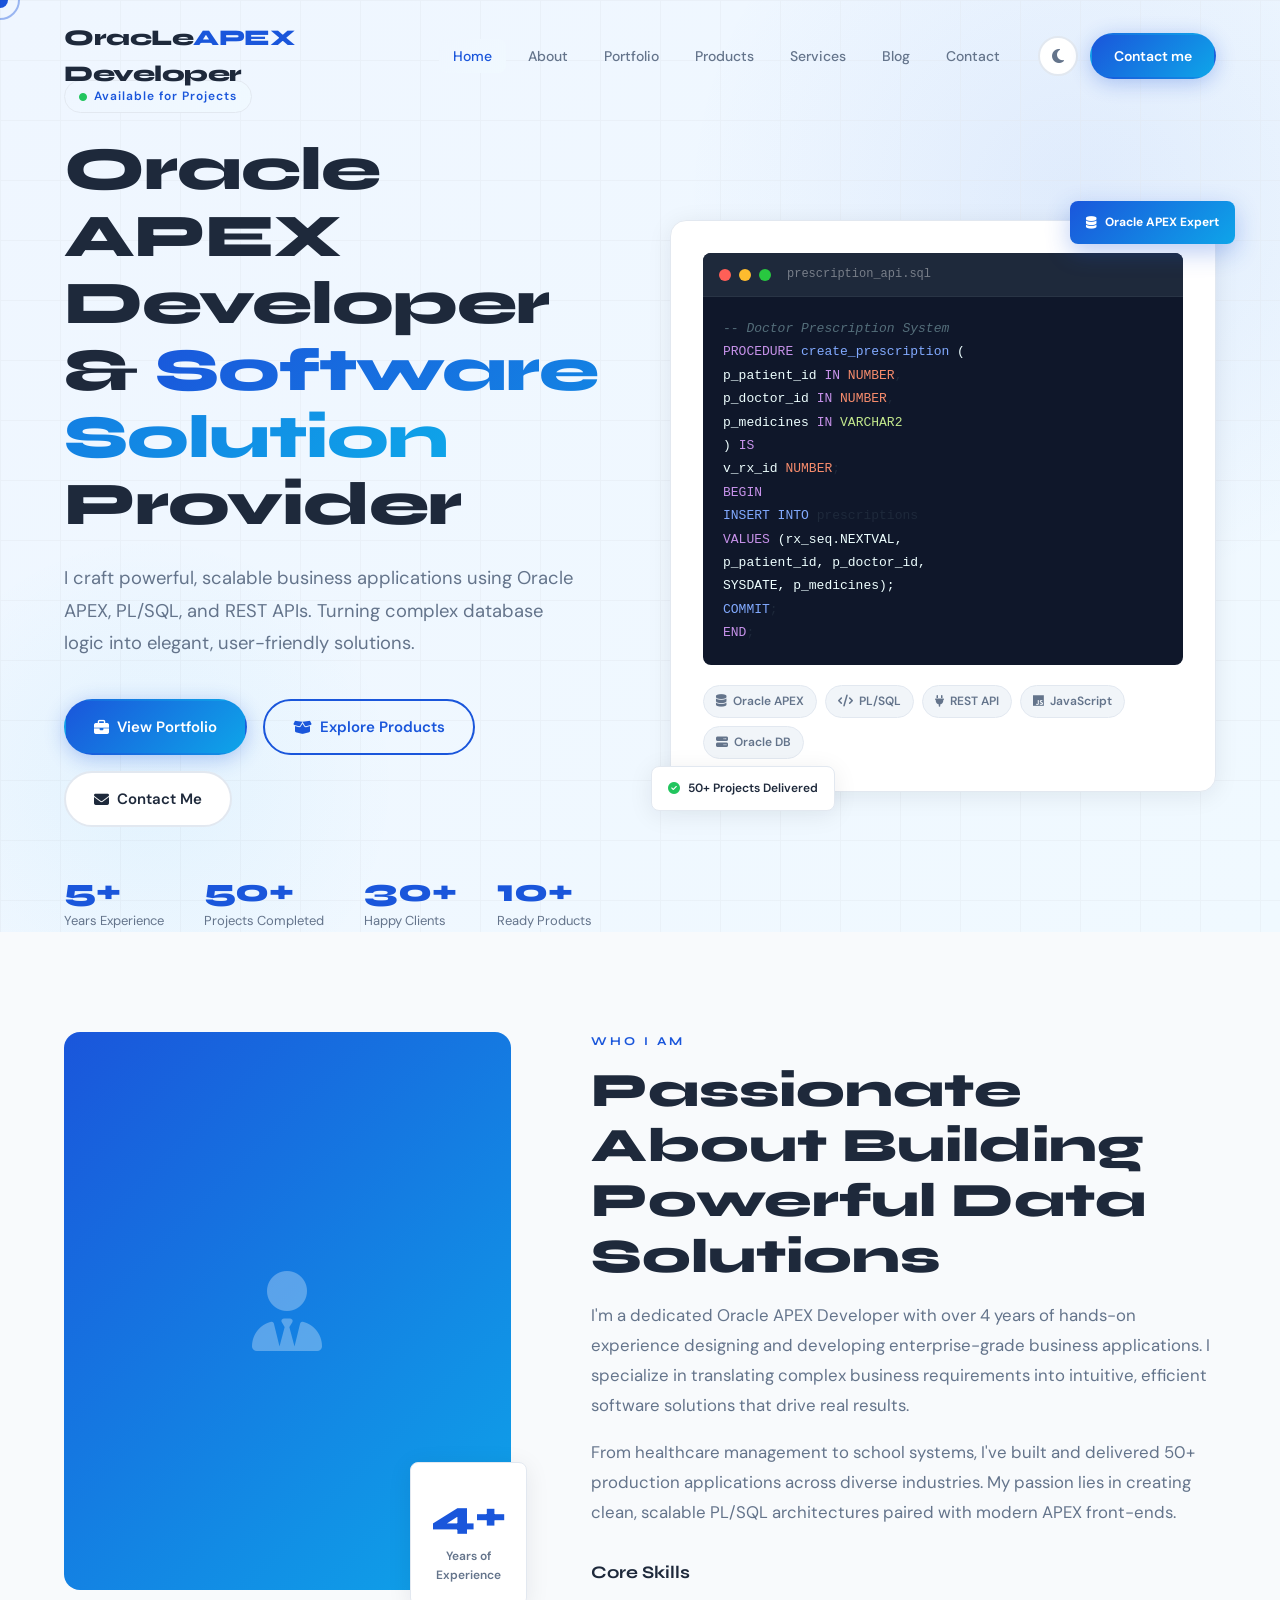
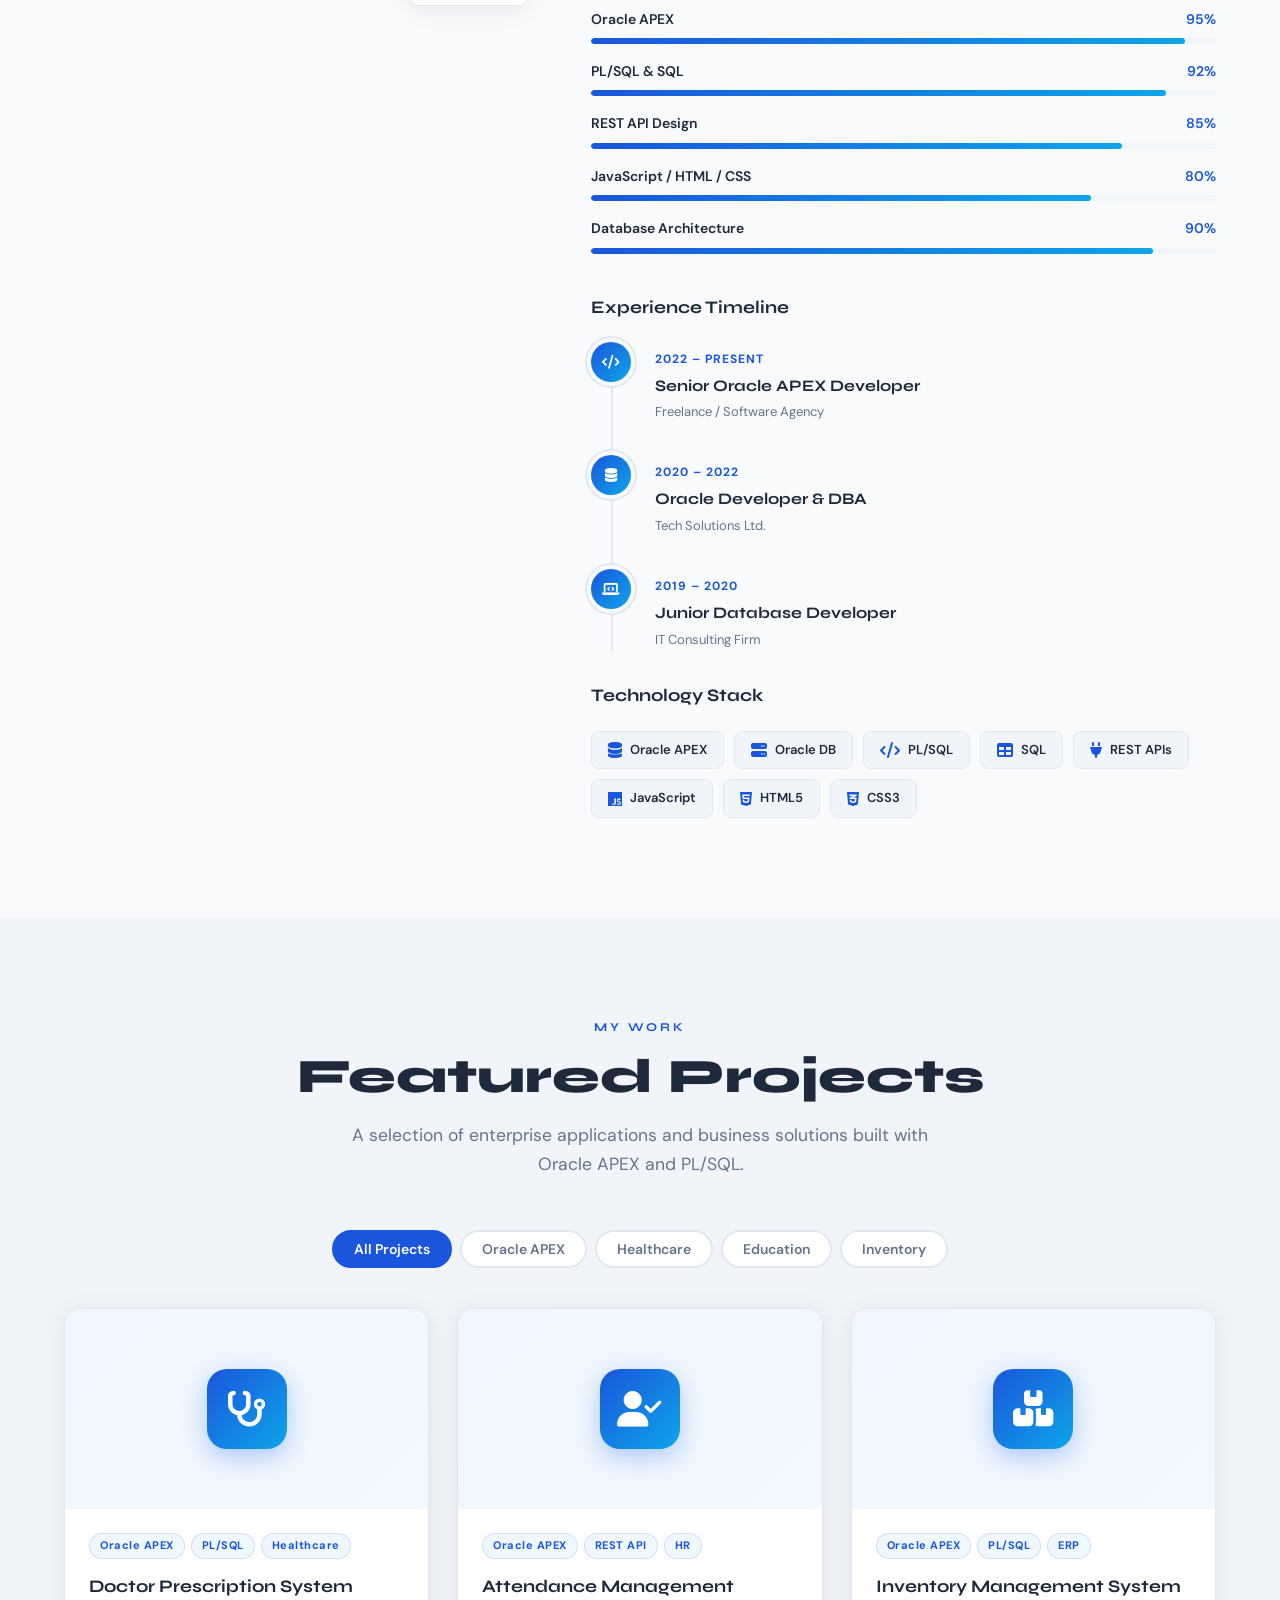
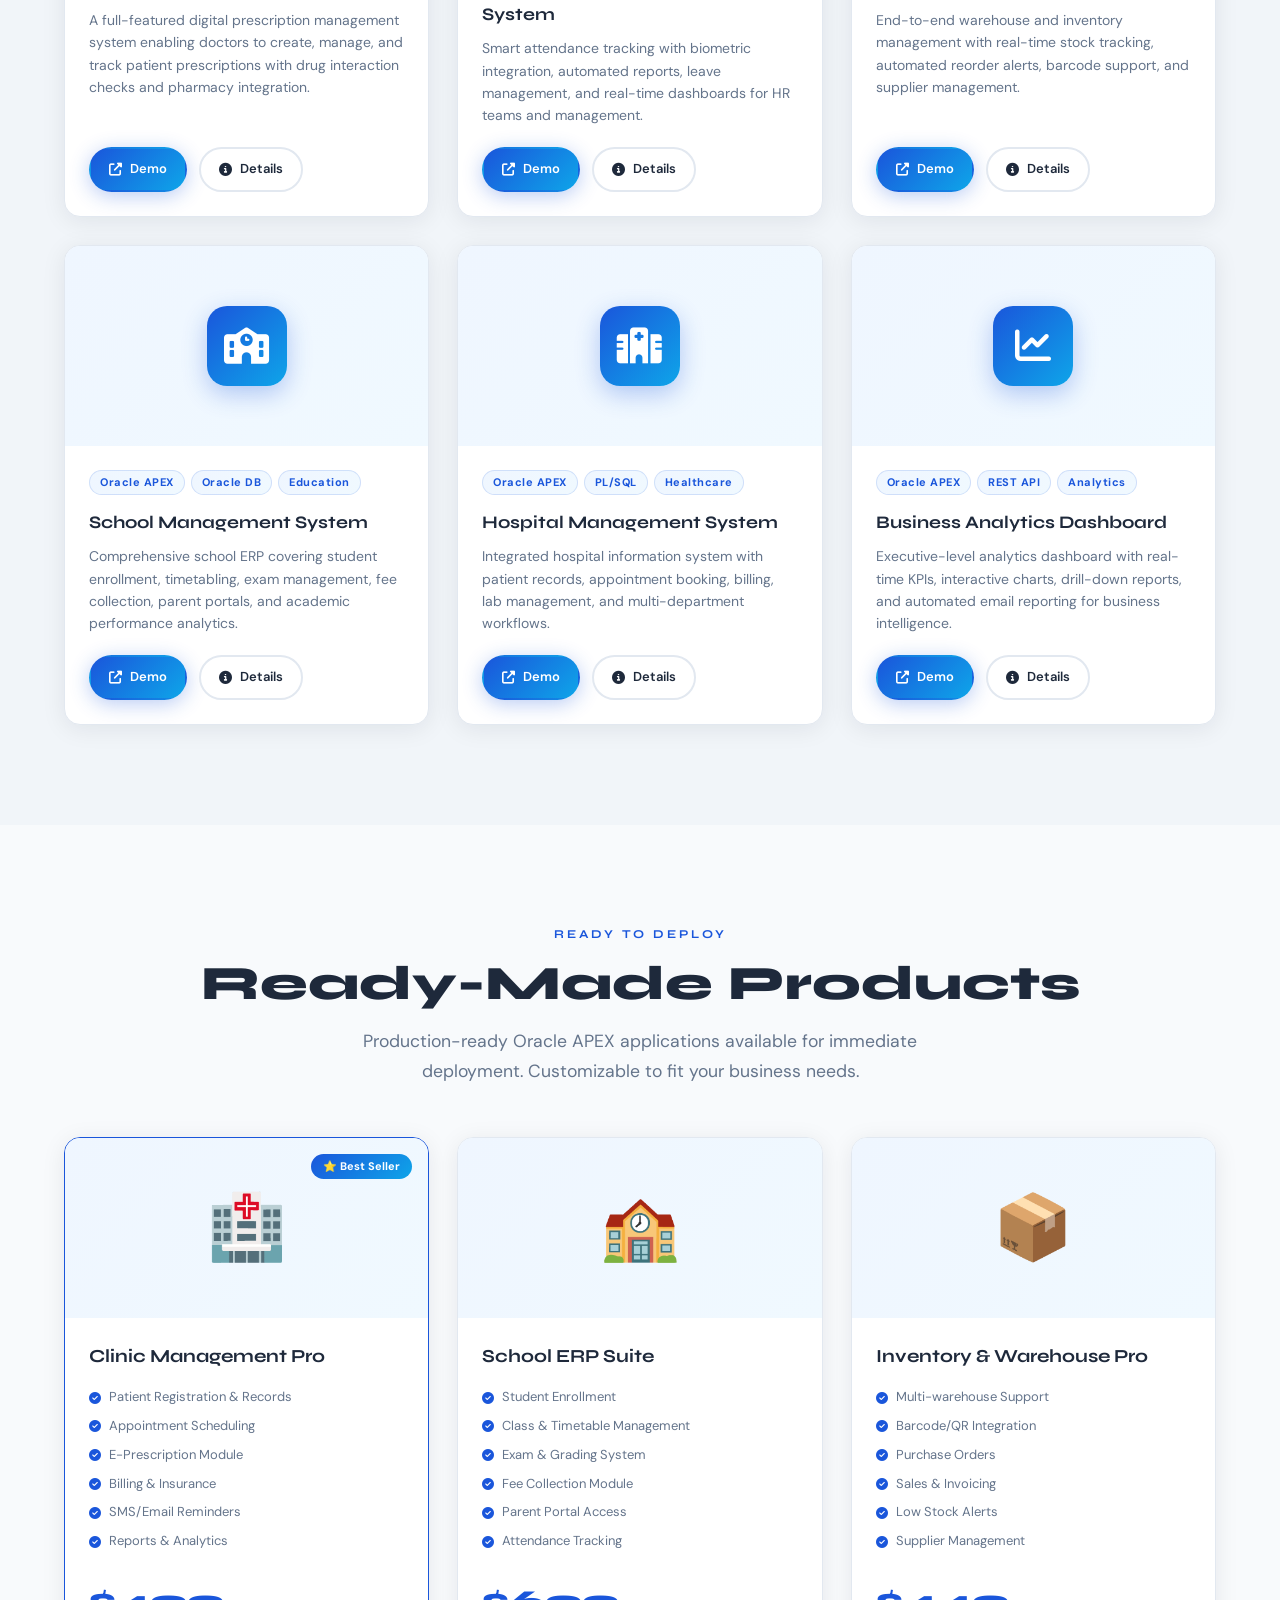
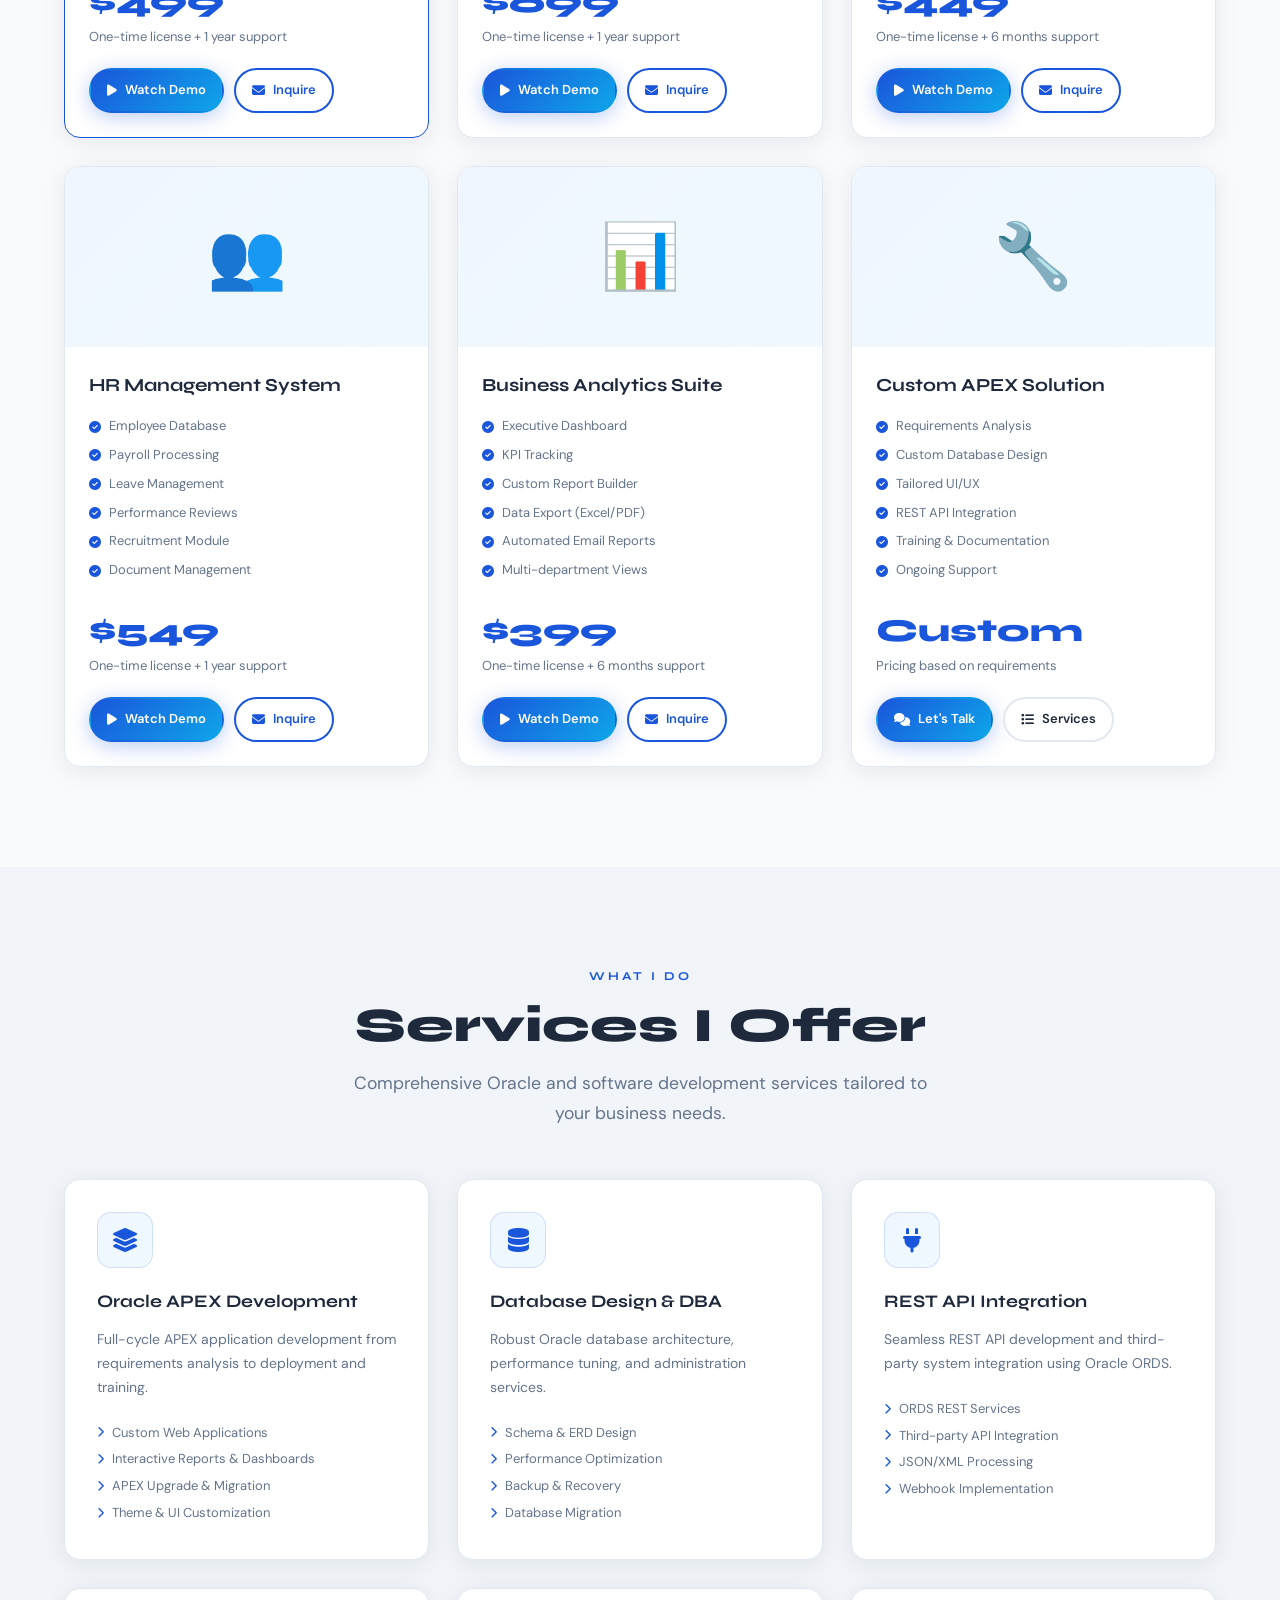
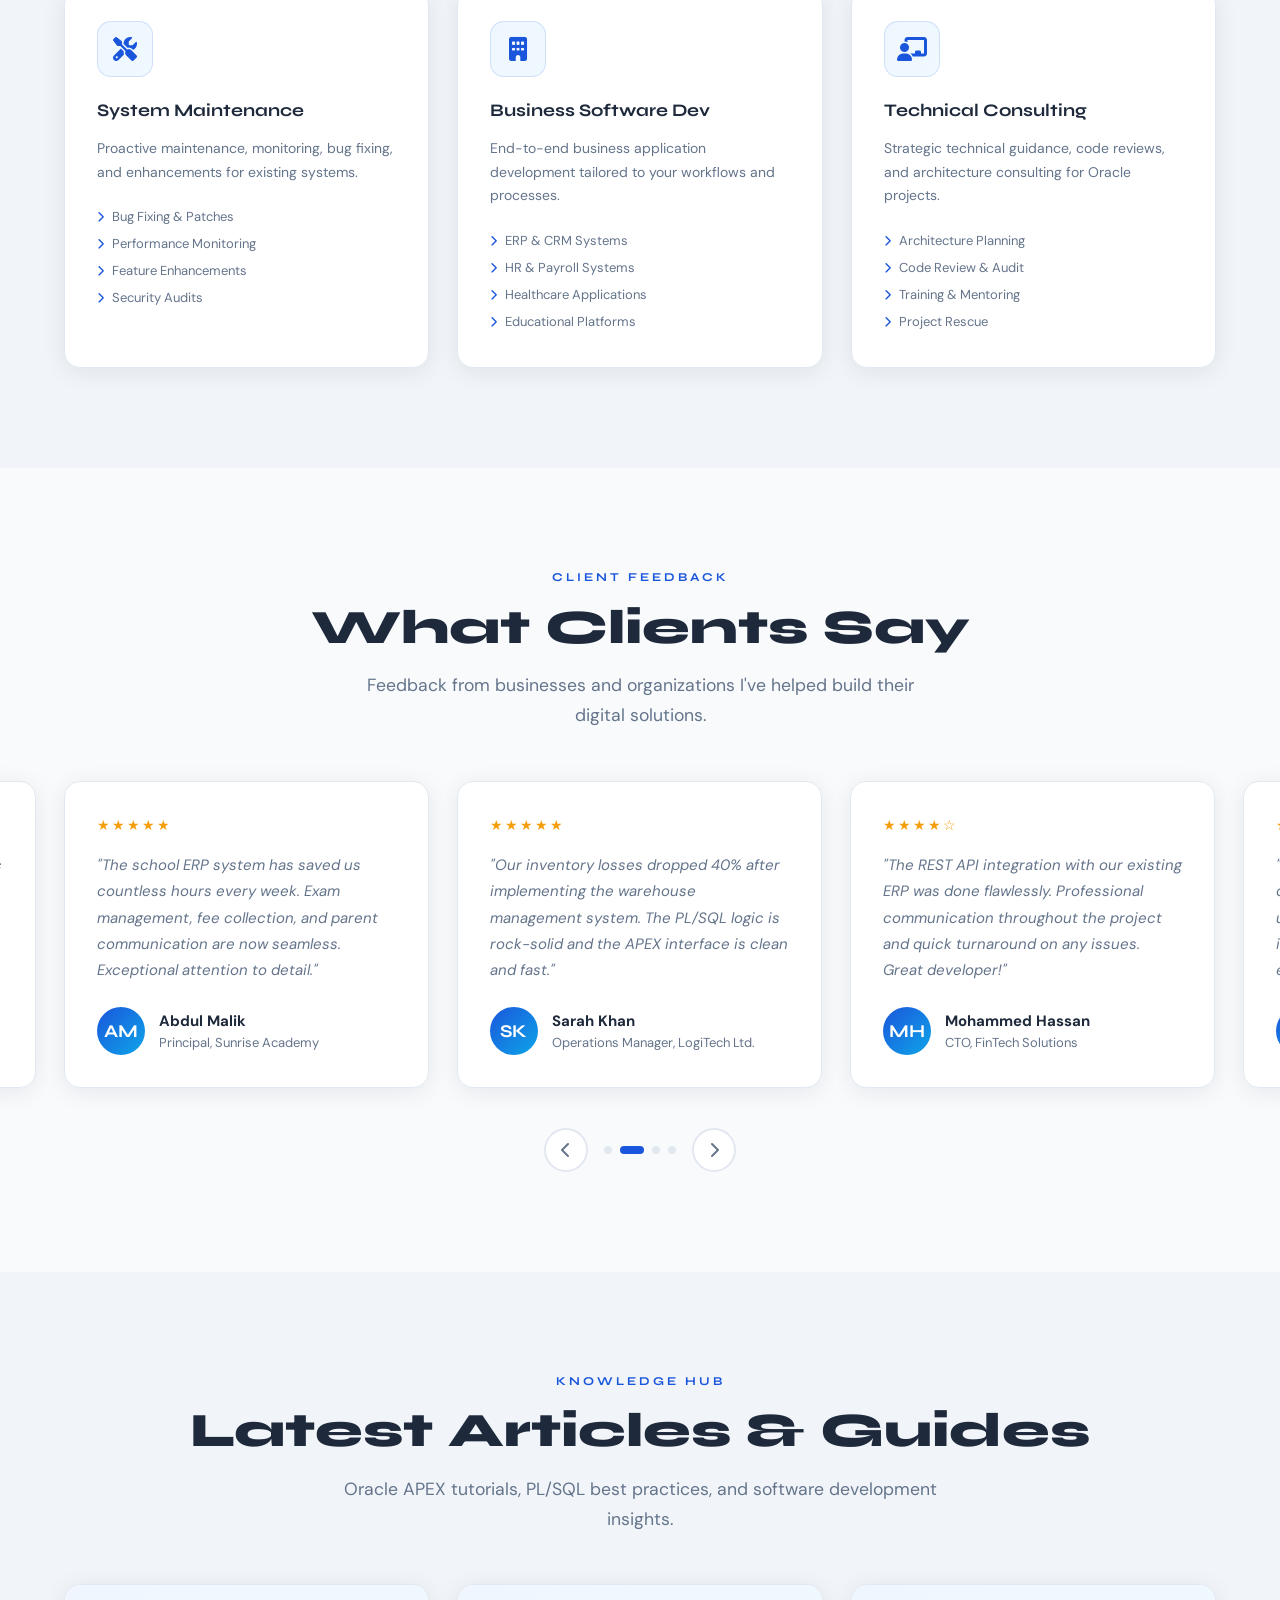
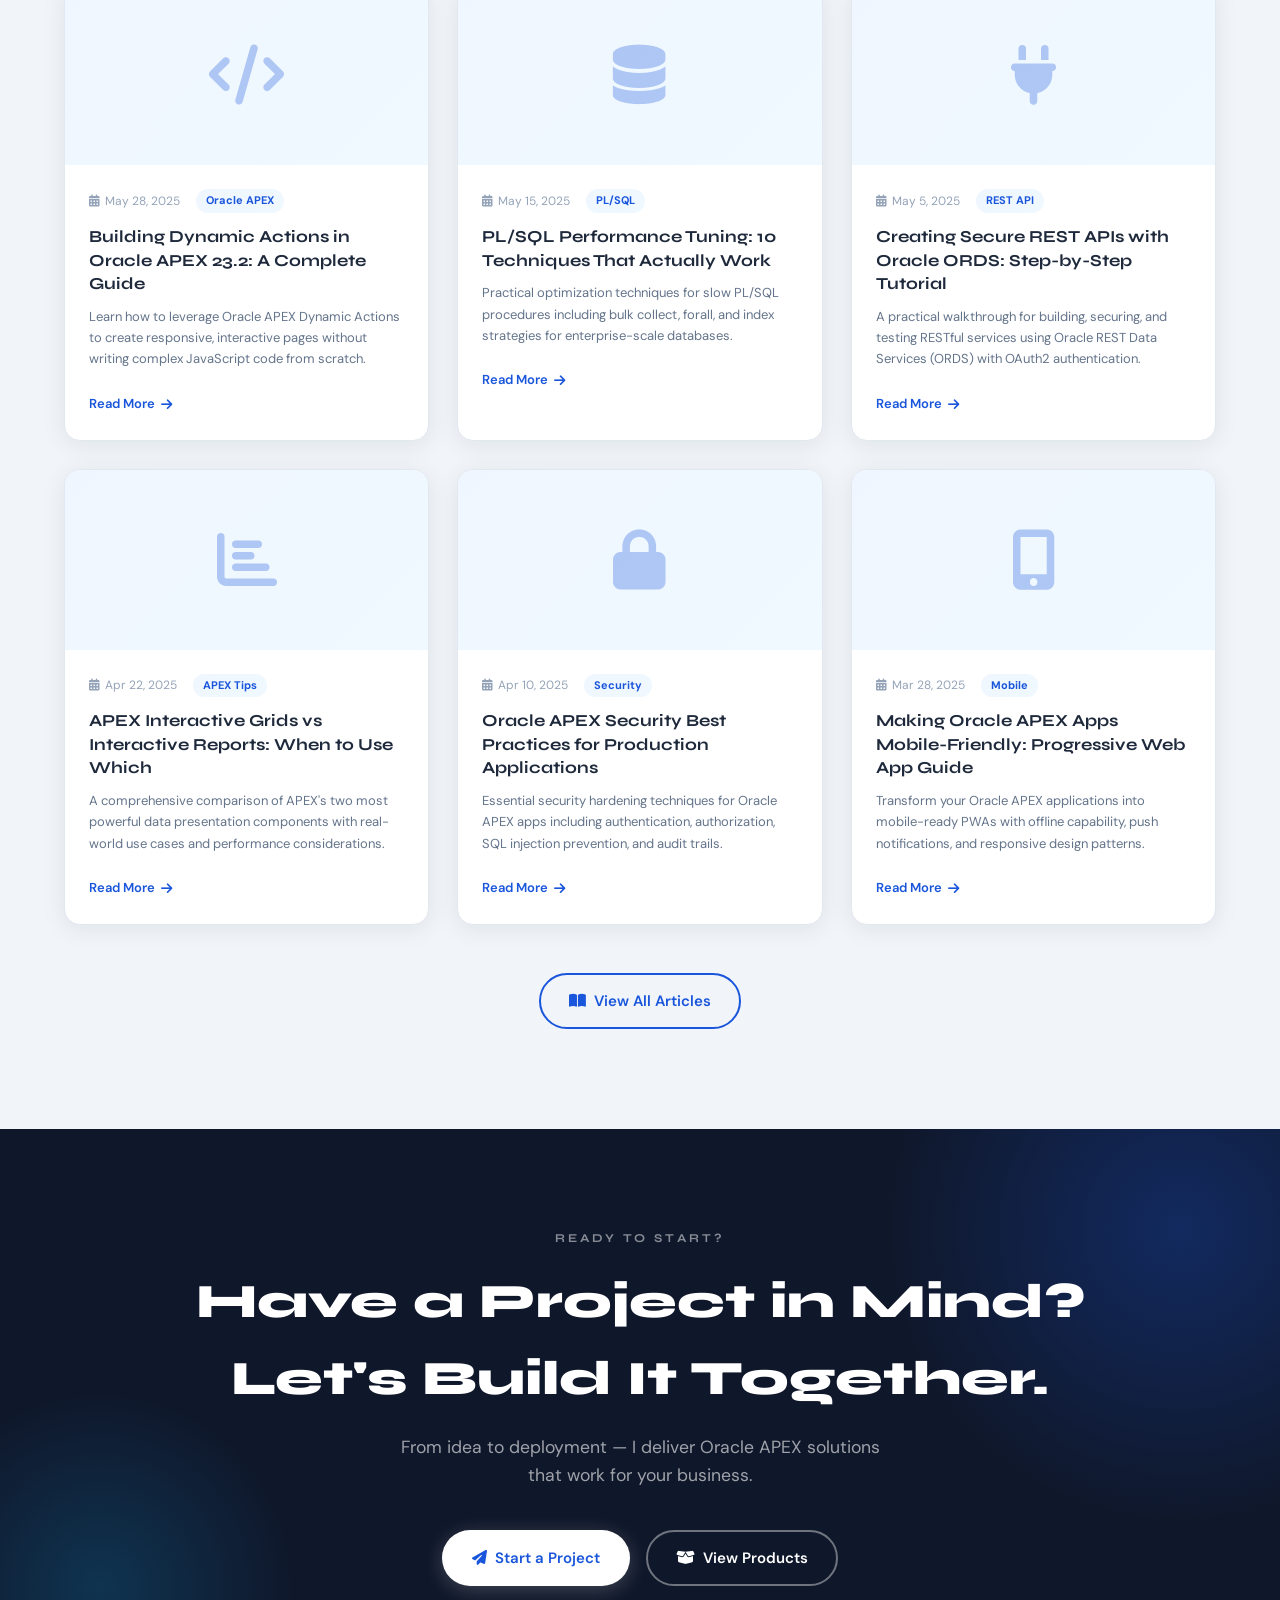
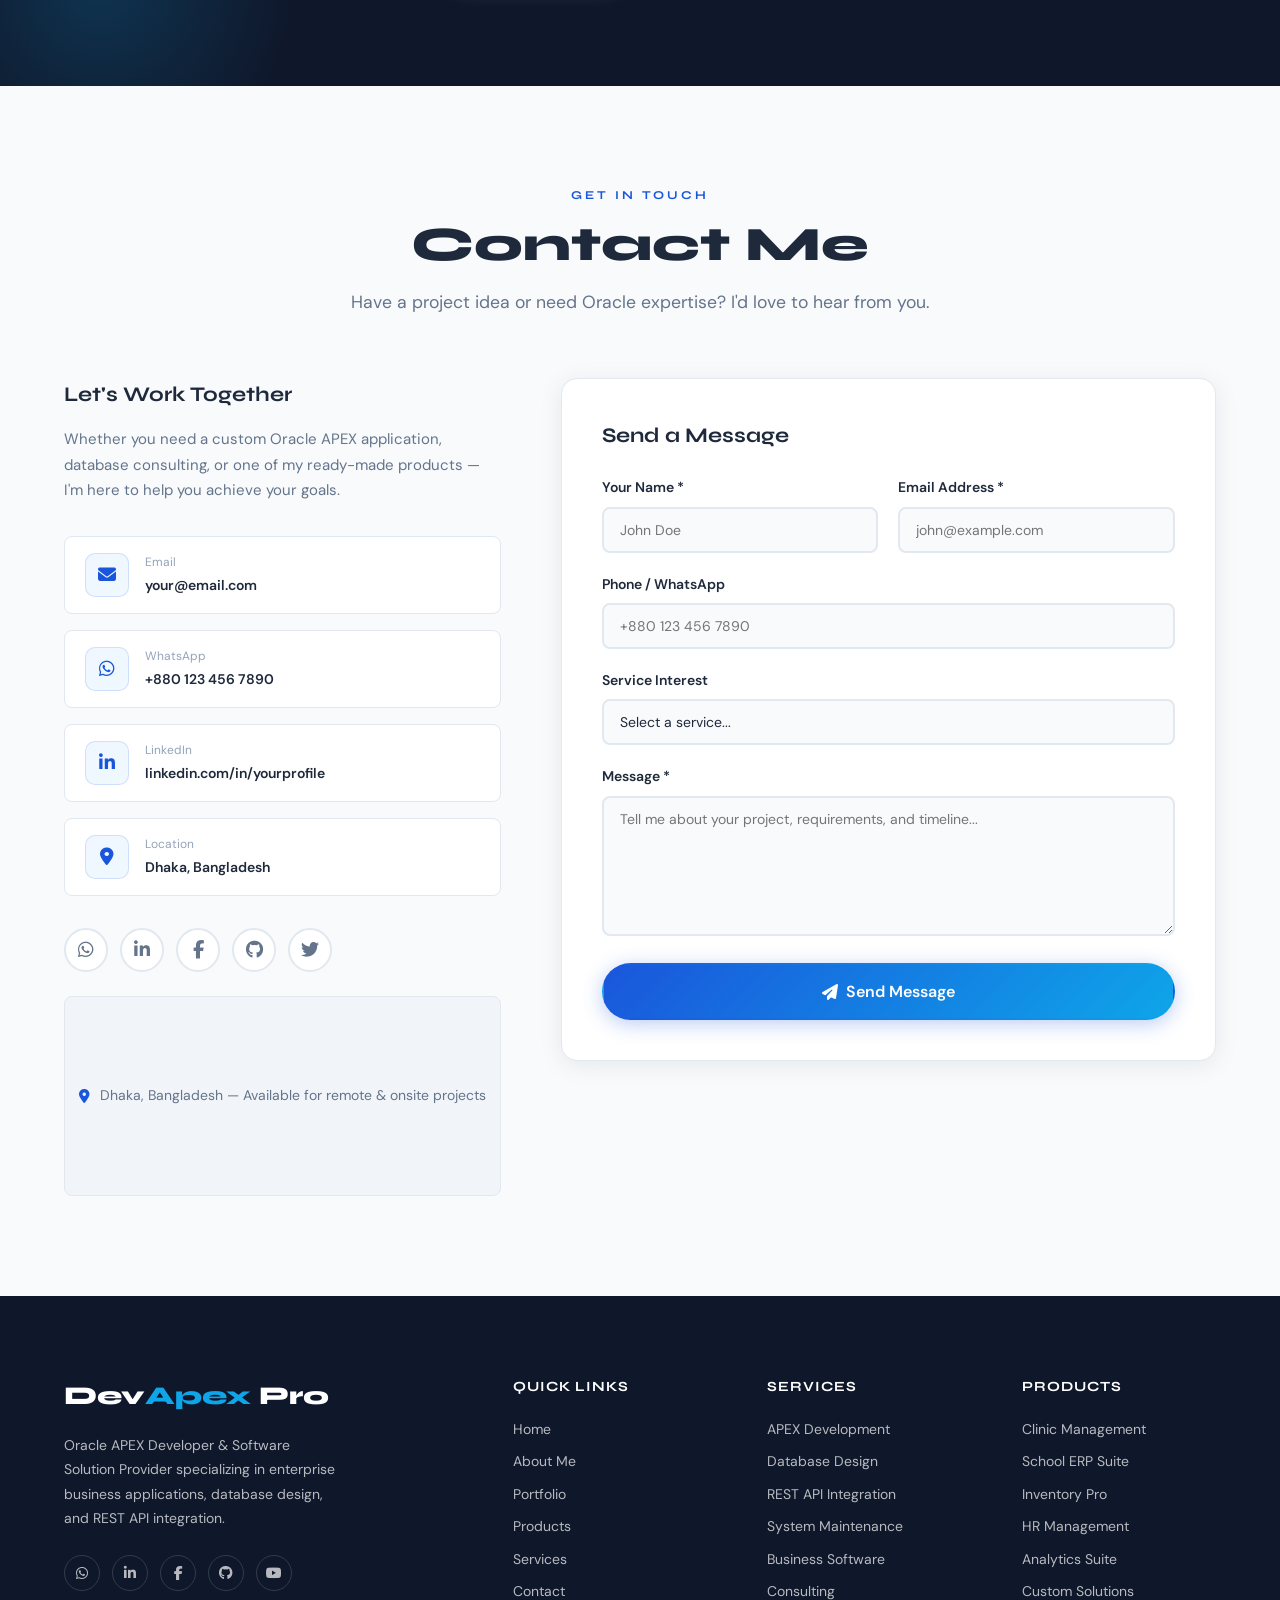
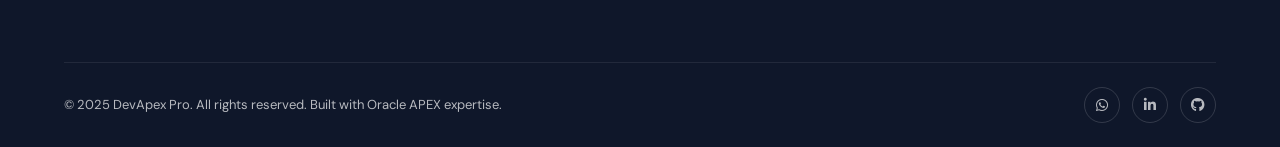
==== commit c047c4eb: "Update developer experience and contact information" ====
--- a/index.html
+++ b/index.html
@@ -39,7 +39,7 @@
 <nav id="navbar">
   <div class="container">
     <div class="nav-inner">
-      <a href="#home" class="nav-logo">Dev<span>Apex</span> Pro</a>
+      <a href="#home" class="nav-logo">OracLe<span>APEX</span> Developer</a>
       <ul class="nav-links">
         <li><a href="#home" class="active">Home</a></li>
         <li><a href="#about">About</a></li>
@@ -53,7 +53,7 @@
         <button class="theme-toggle" id="theme-toggle" title="Toggle dark mode">
           <i class="fas fa-moon"></i>
         </button>
-        <a href="#contact" class="btn btn-primary" style="padding:10px 22px;font-size:14px;">Hire Me</a>
+        <a href="#contact" class="btn btn-primary" style="padding:10px 22px;font-size:14px;">Contact me</a>
         <button class="hamburger" id="hamburger">
           <span></span><span></span><span></span>
         </button>
@@ -168,7 +168,7 @@
             <i class="fas fa-user-tie"></i>
           </div>
           <div class="about-experience-badge">
-            <div class="num">5+</div>
+            <div class="num">4+</div>
             <div class="lbl">Years of<br>Experience</div>
           </div>
         </div>
@@ -177,7 +177,7 @@
         <div class="section-label">Who I Am</div>
         <h2 class="section-title">Passionate About Building<br>Powerful Data Solutions</h2>
         <p class="about-bio">
-          I'm a dedicated Oracle APEX Developer with over 5 years of hands-on experience designing and developing enterprise-grade business applications. I specialize in translating complex business requirements into intuitive, efficient software solutions that drive real results.
+          I'm a dedicated Oracle APEX Developer with over 4 years of hands-on experience designing and developing enterprise-grade business applications. I specialize in translating complex business requirements into intuitive, efficient software solutions that drive real results.
         </p>
         <p class="about-bio" style="margin-top:-16px">
           From healthcare management to school systems, I've built and delivered 50+ production applications across diverse industries. My passion lies in creating clean, scalable PL/SQL architectures paired with modern APEX front-ends.
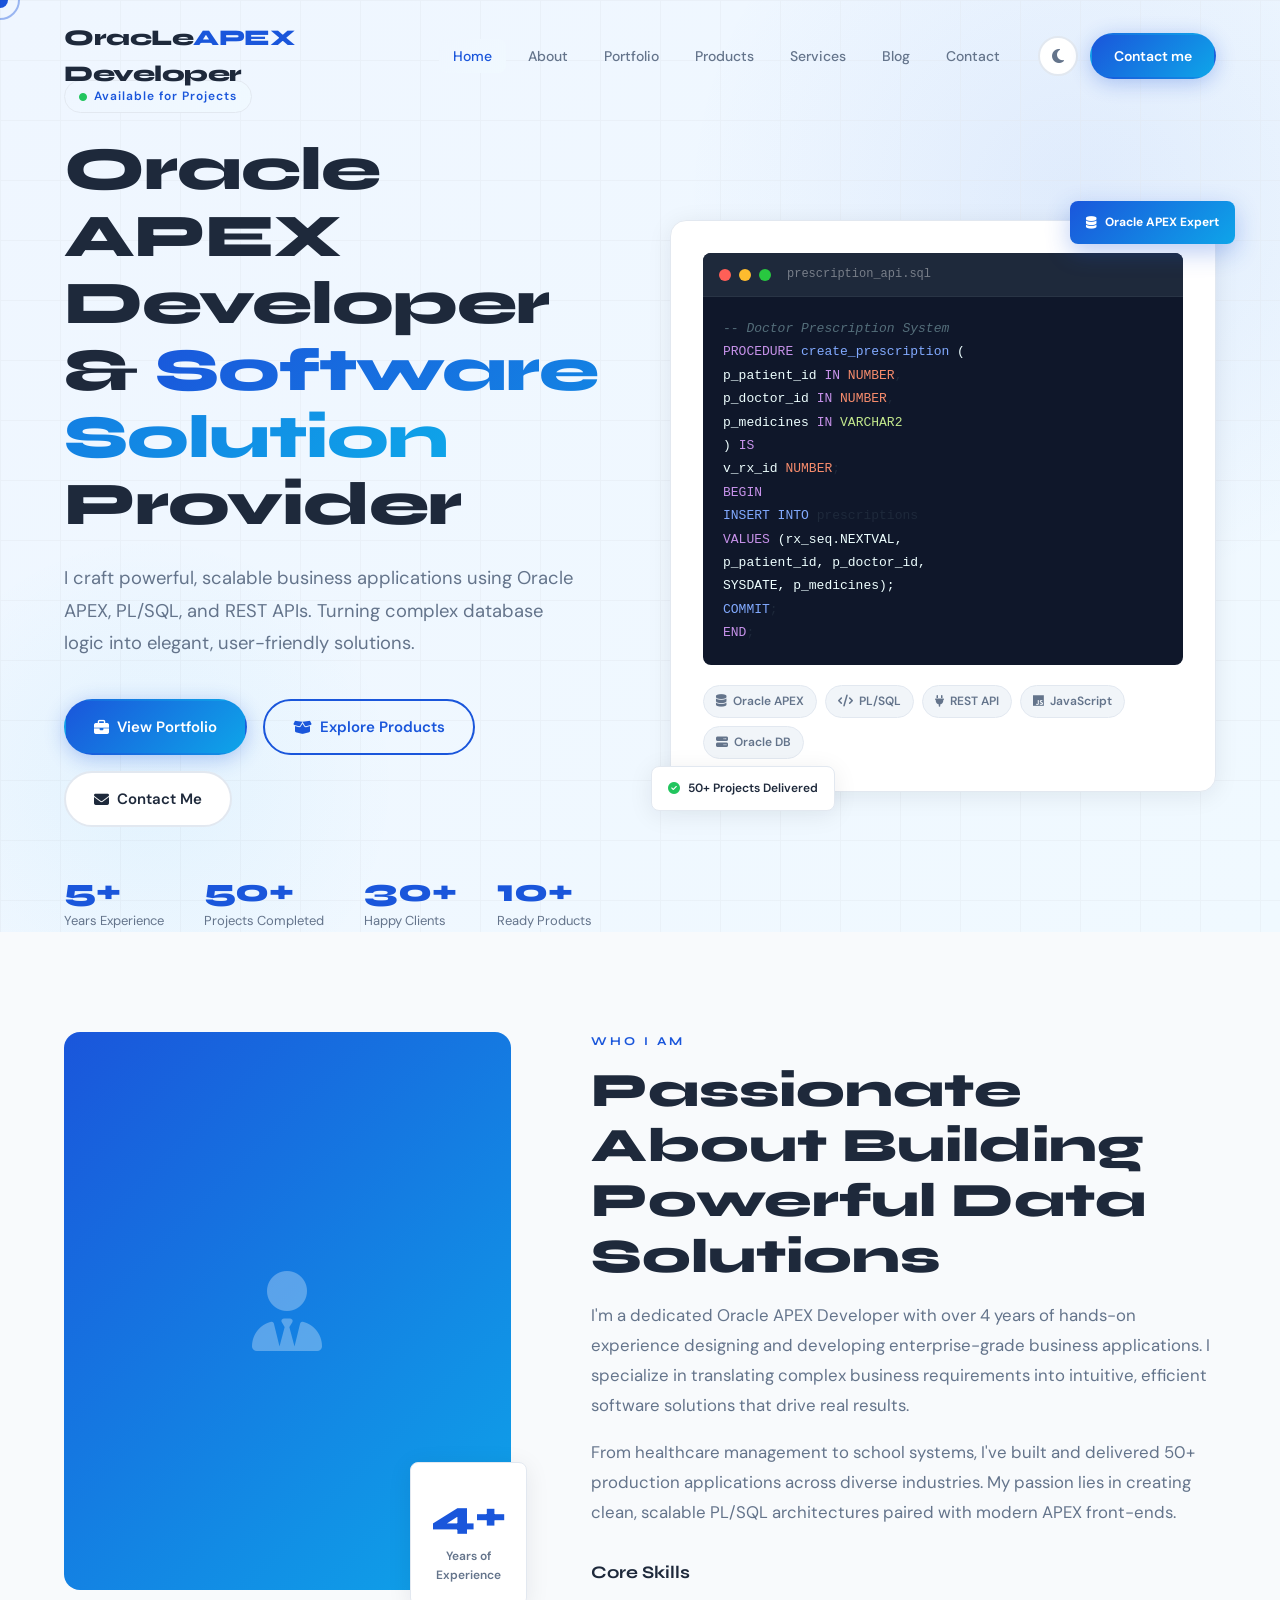
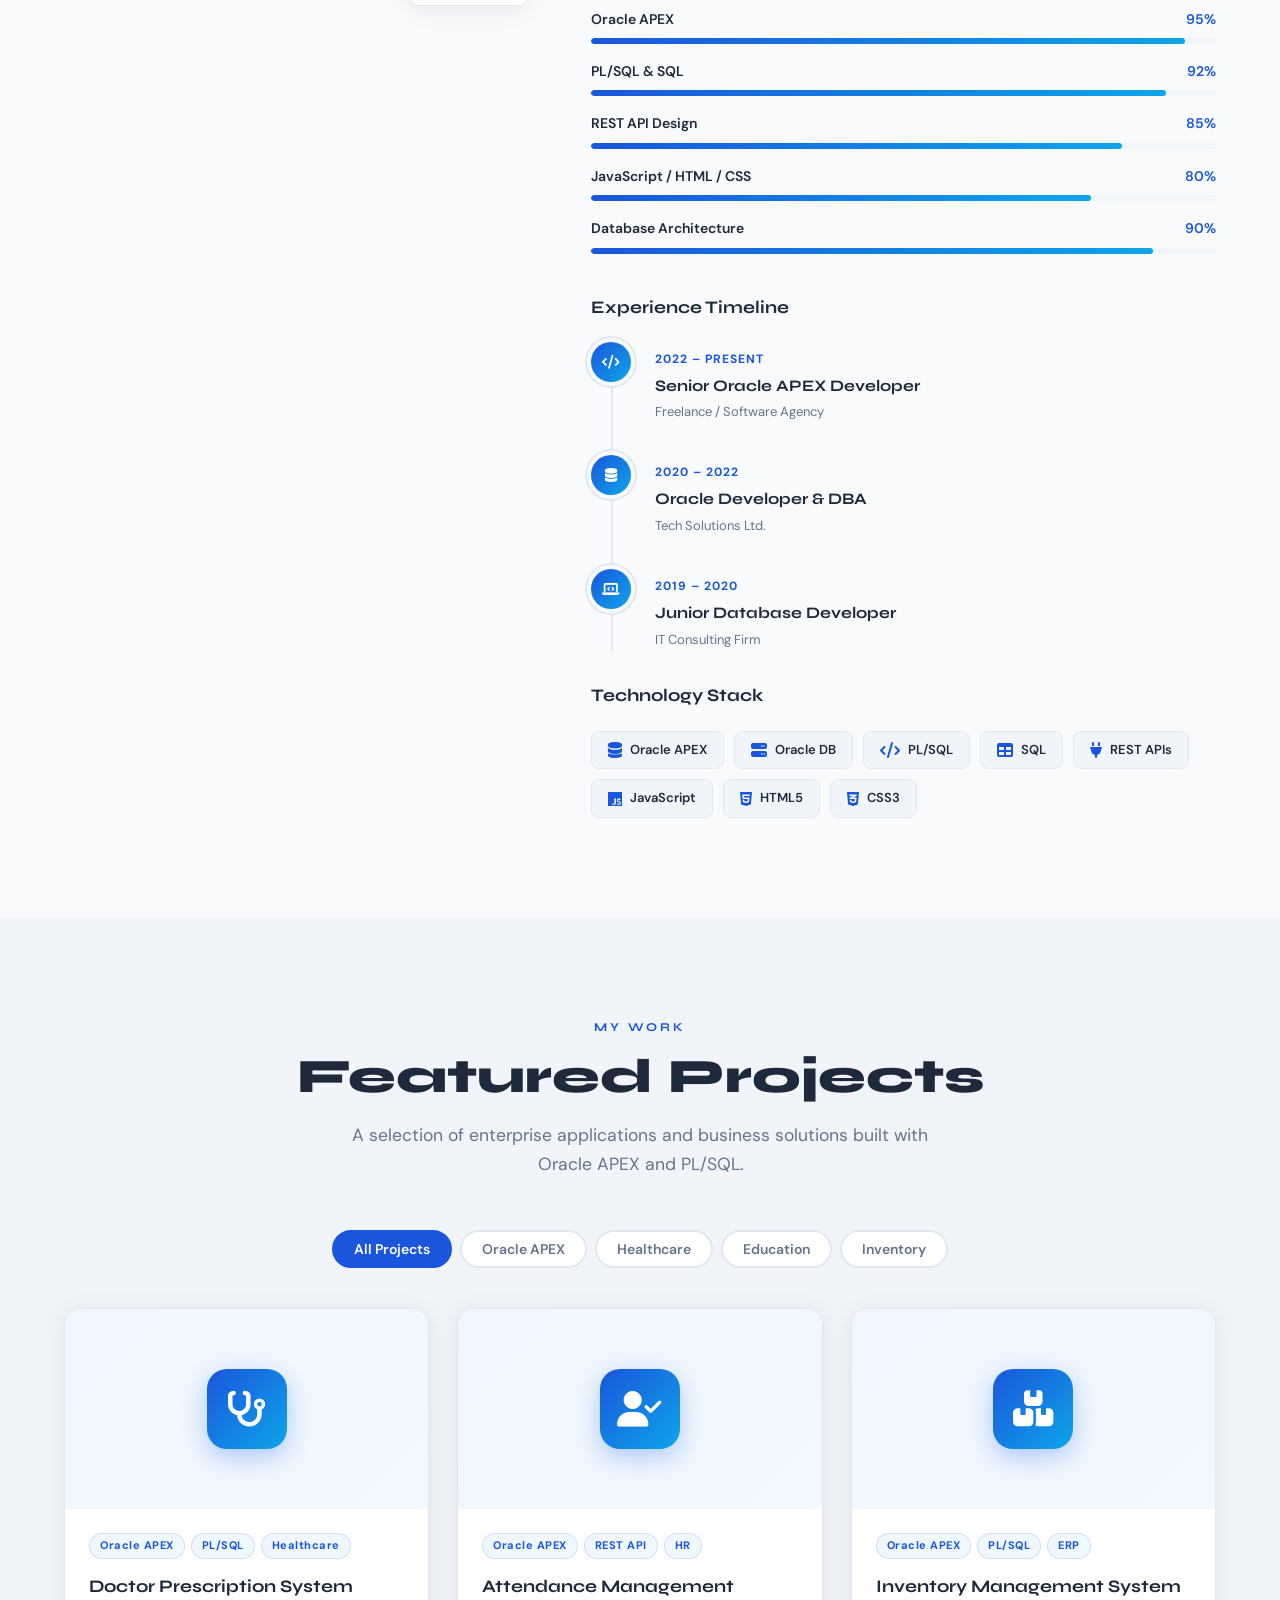
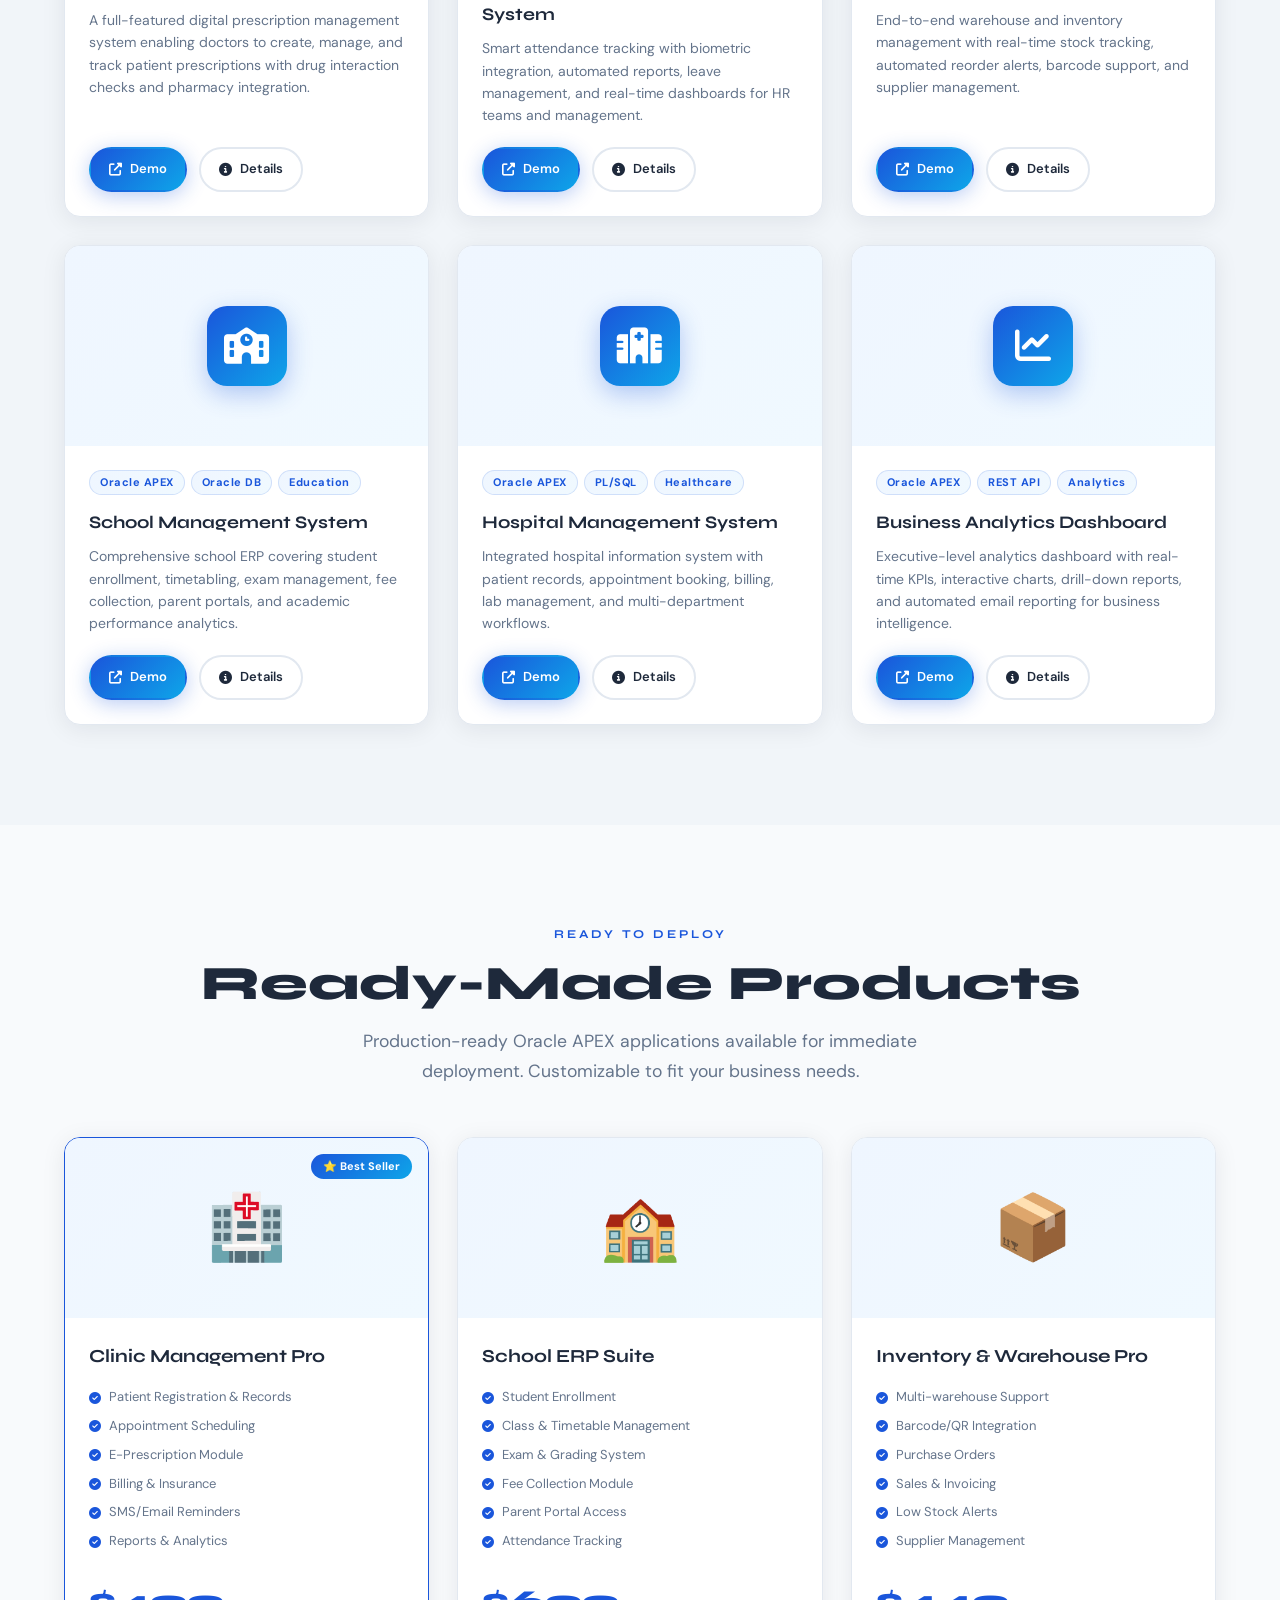
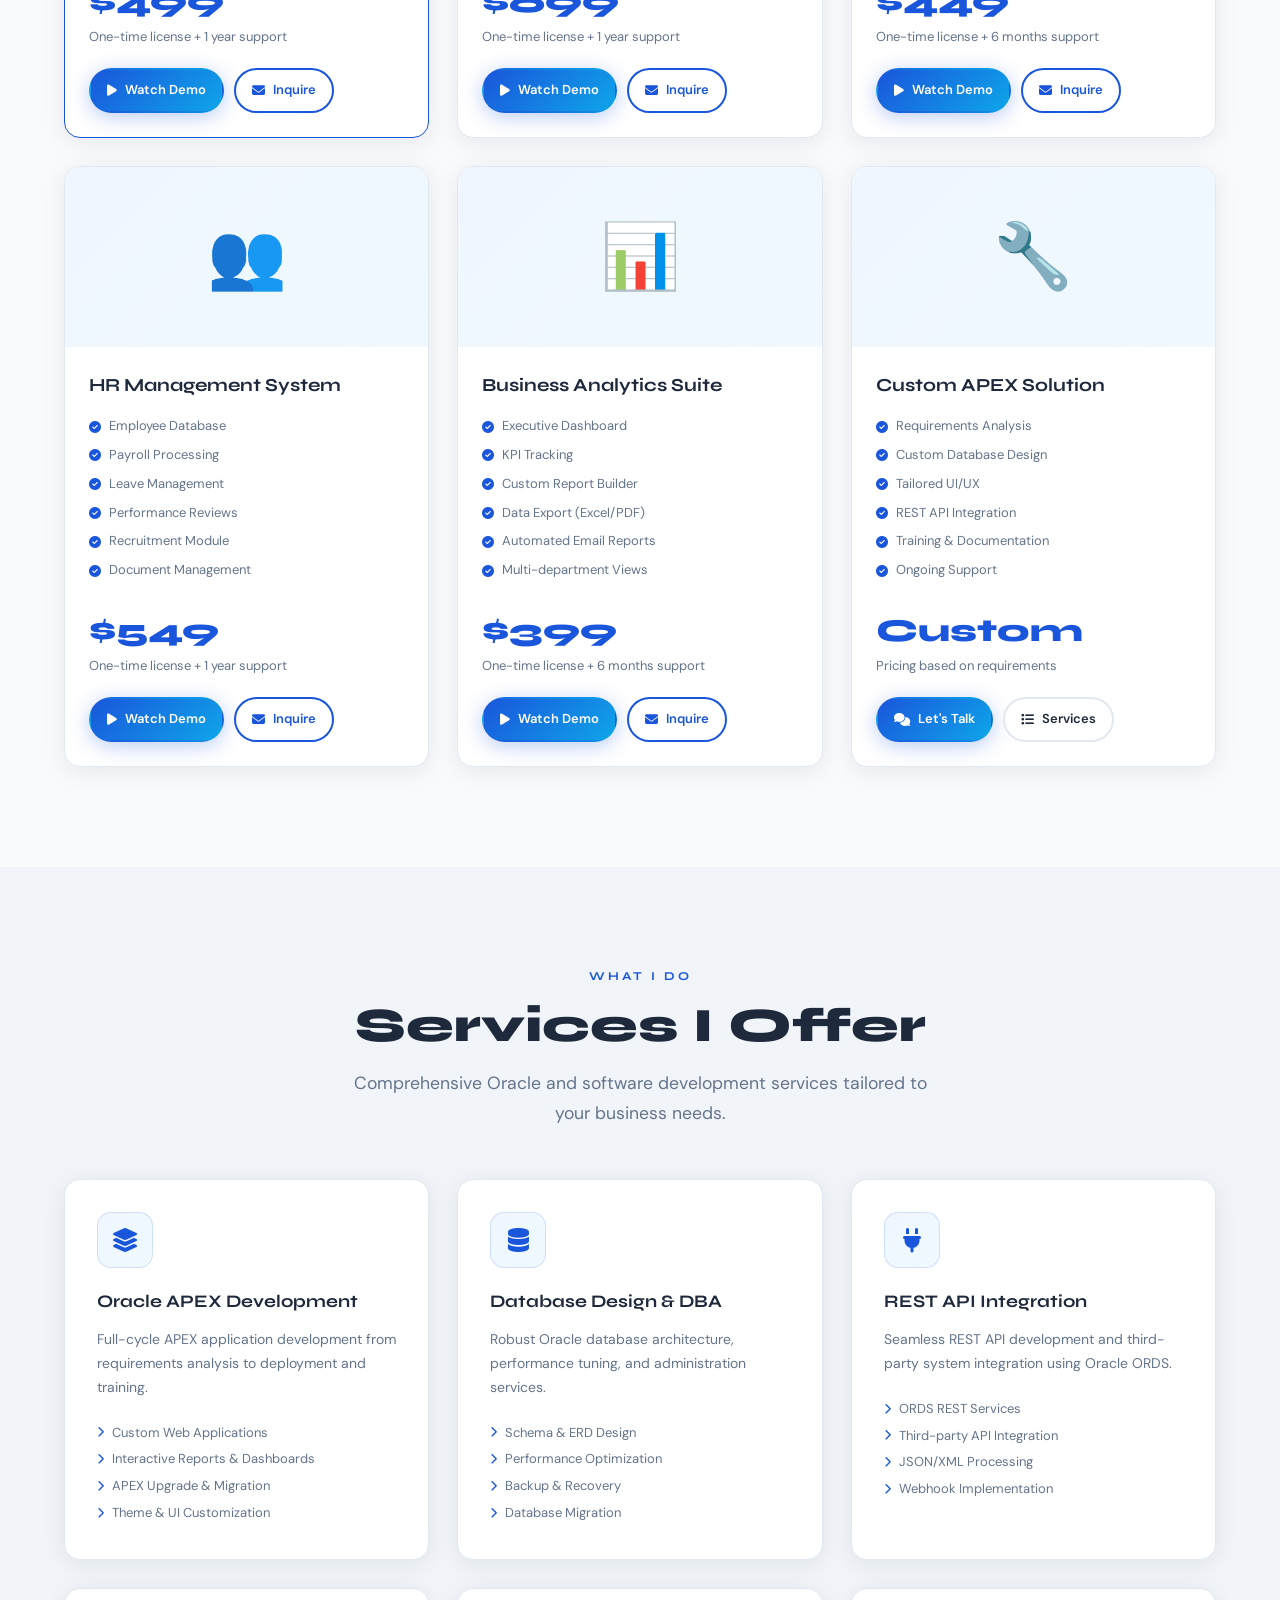
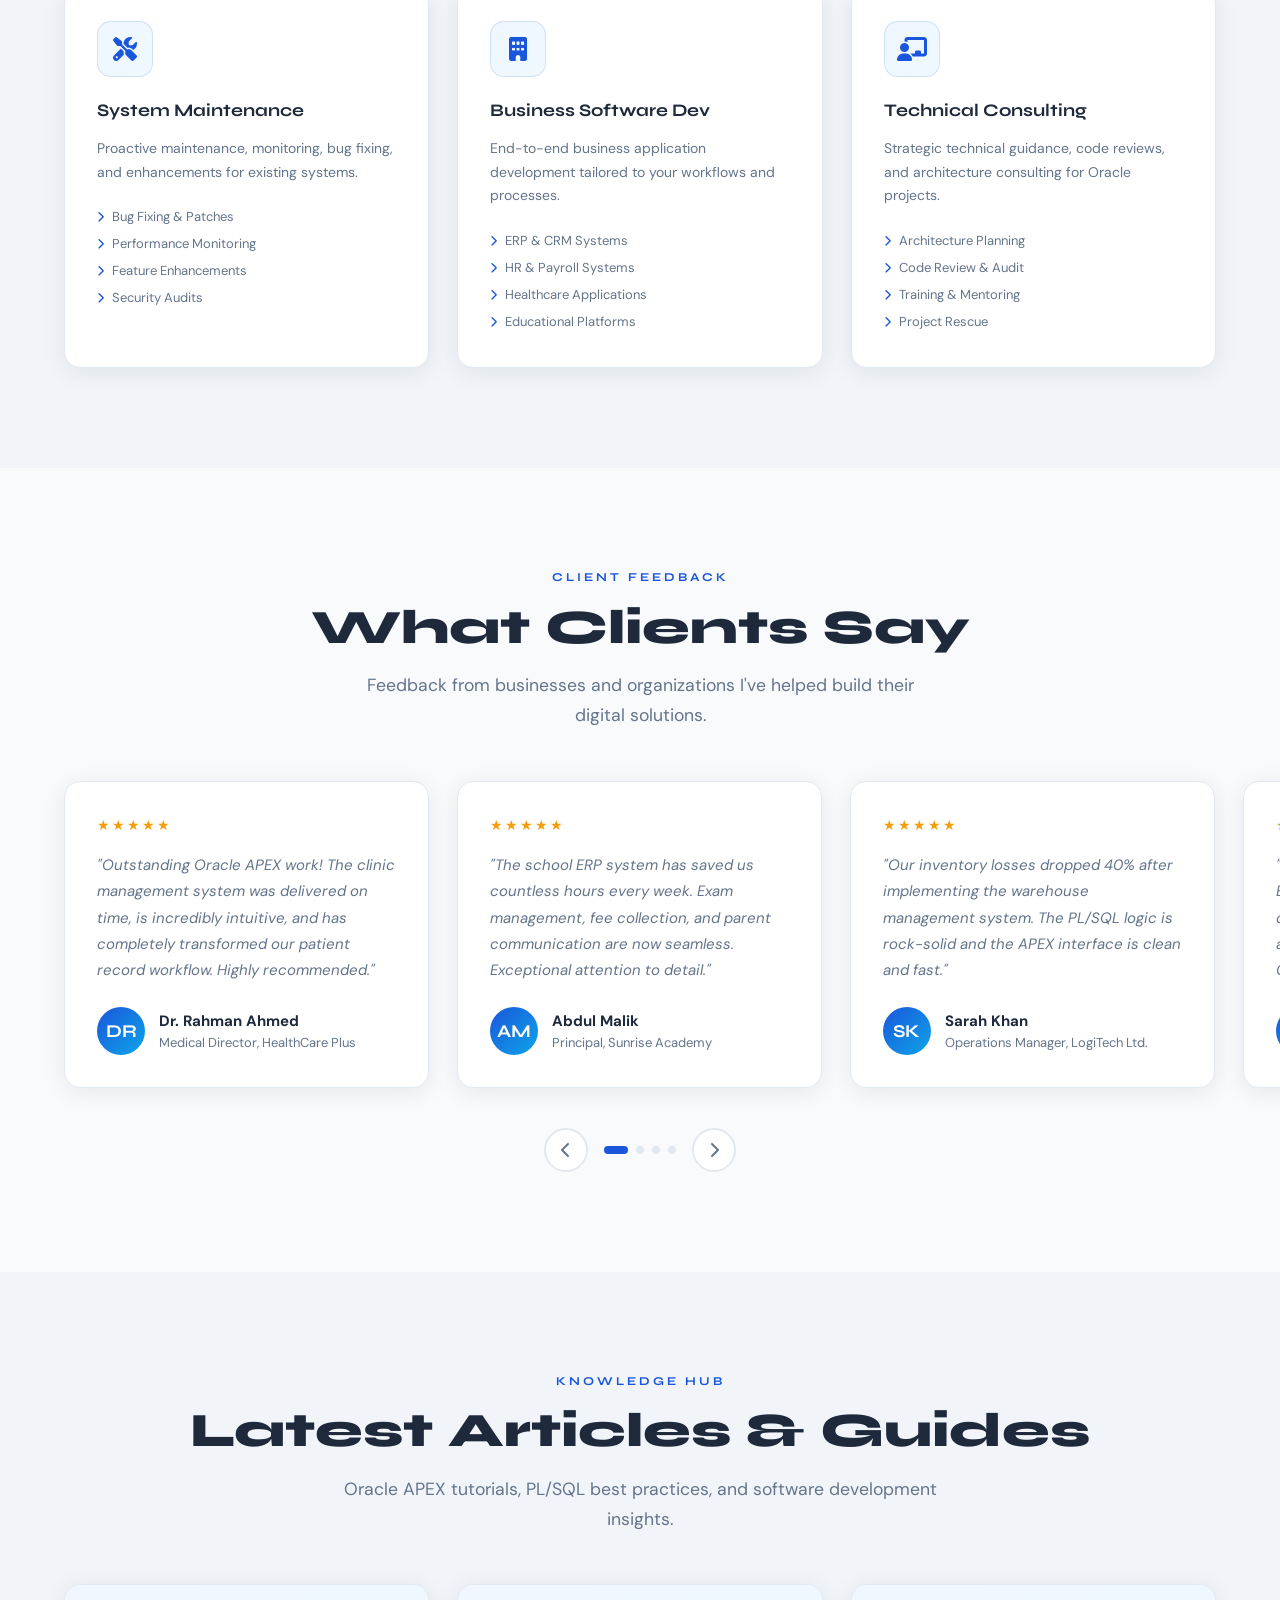
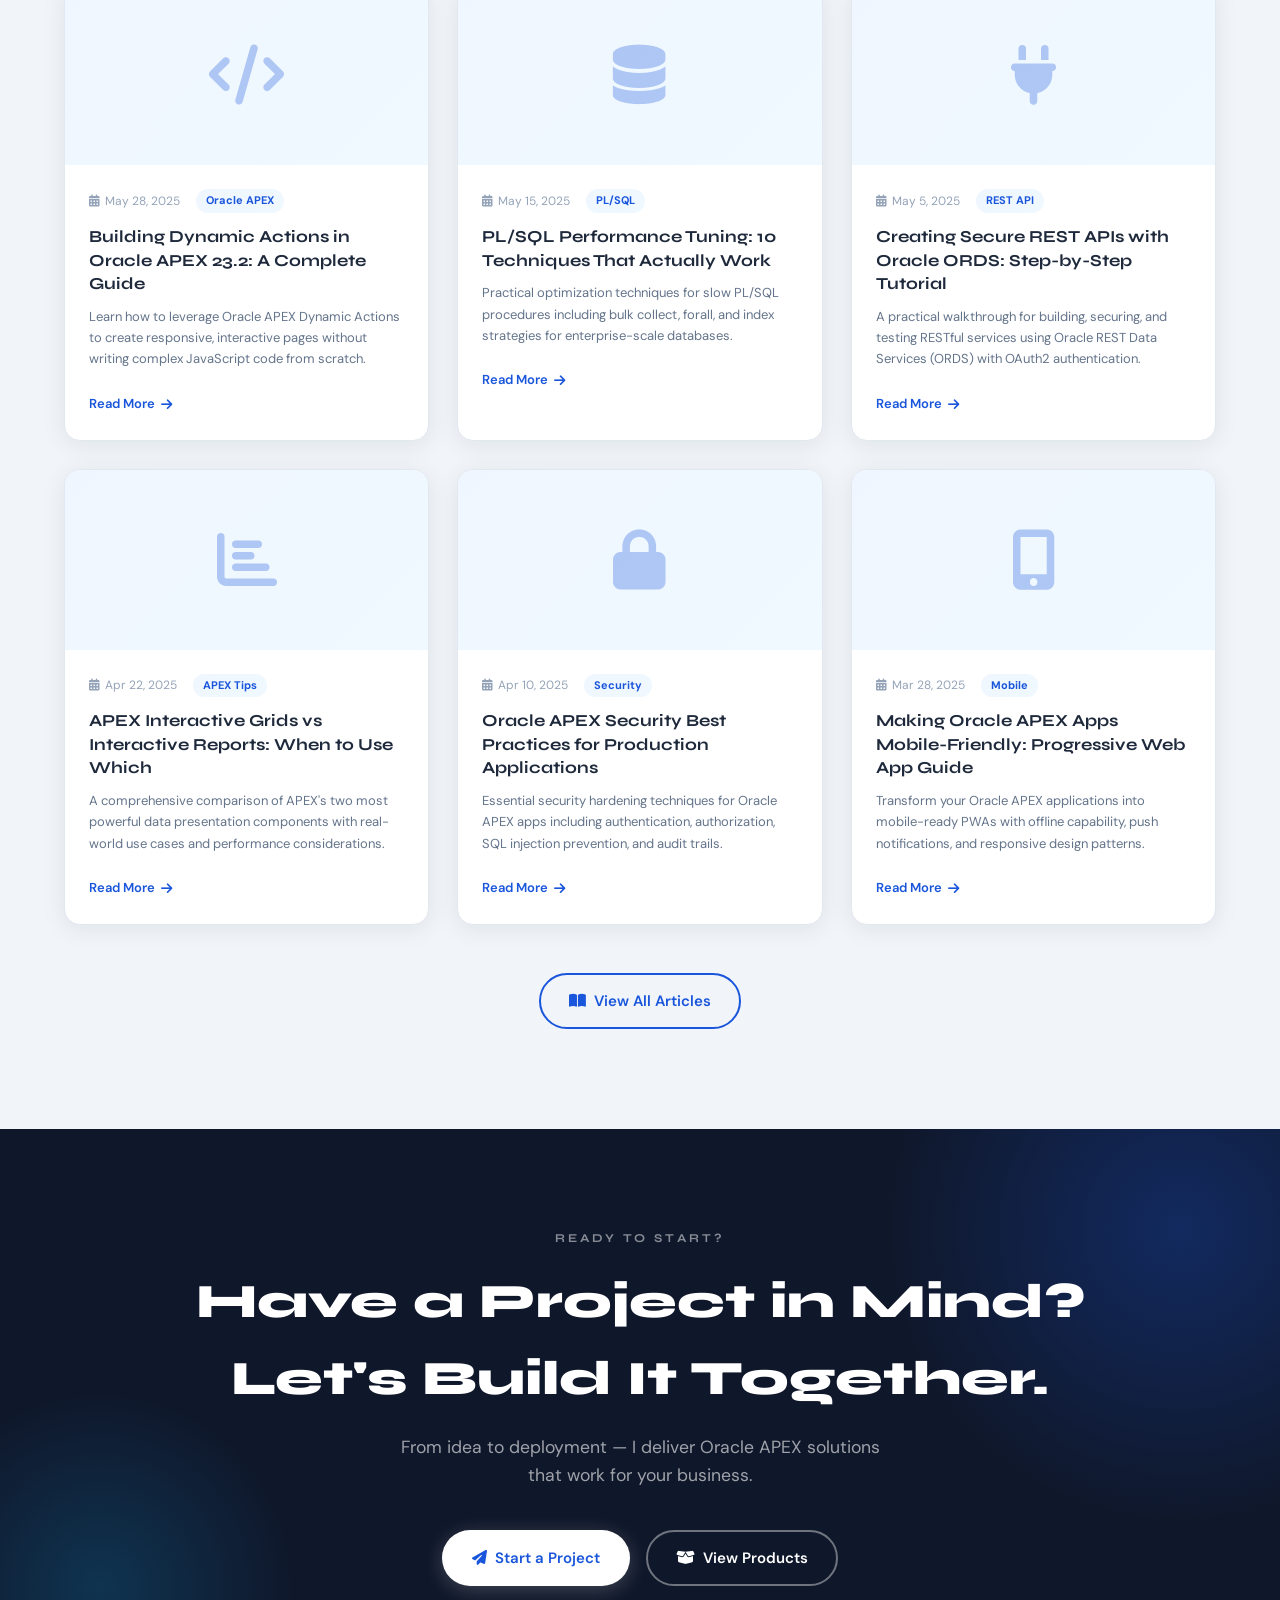
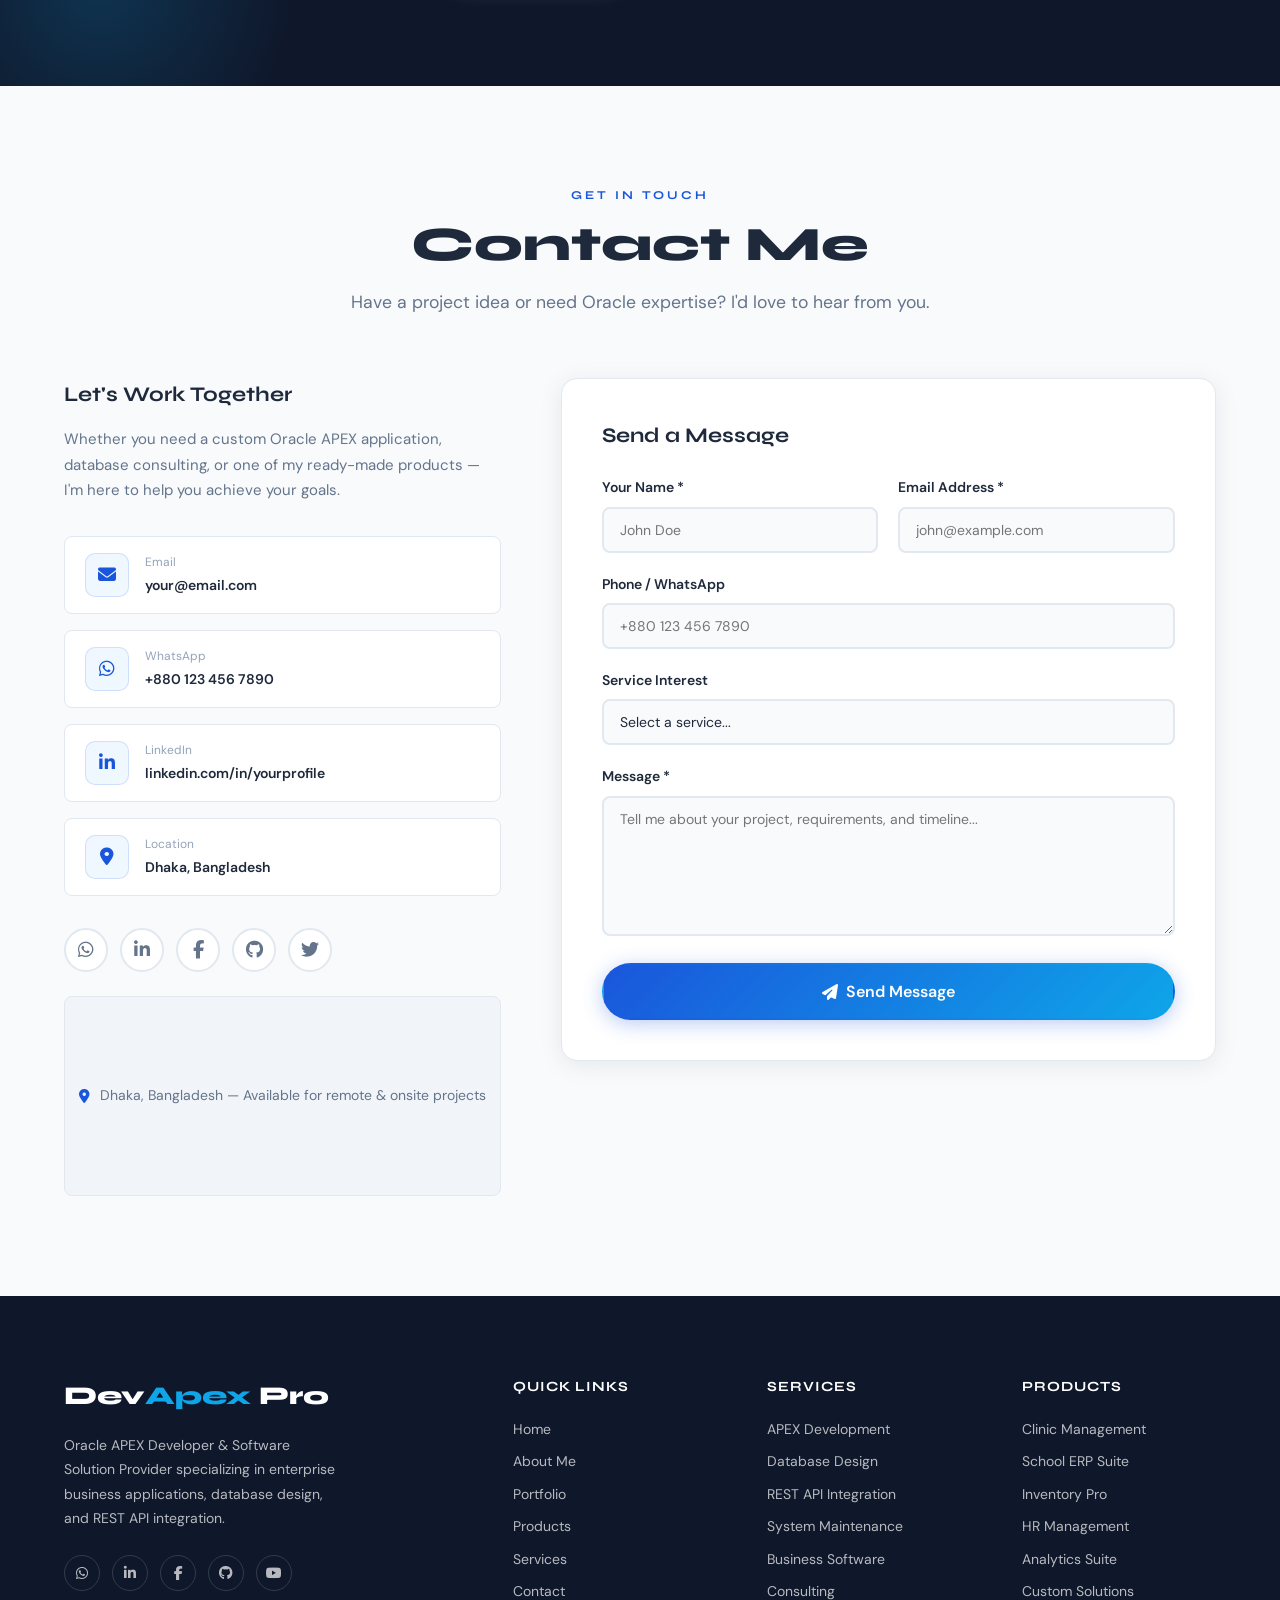
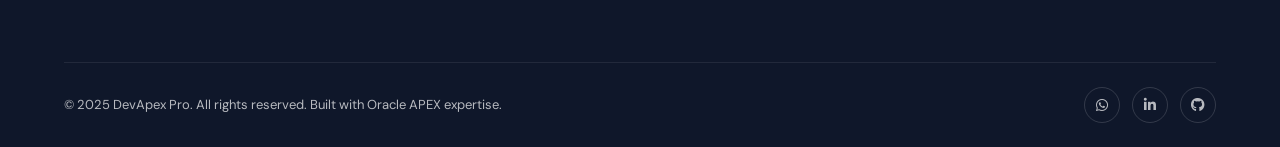
==== commit 12089775: "Remove inline JavaScript from index.html Removed inline JavaScript for preloader, custom cursor, nav" ====
--- a/index.html
+++ b/index.html
@@ -994,243 +994,6 @@
 </footer>
 
 <!-- ===== JAVASCRIPT ===== -->
-<script>
-// Preloader
-window.addEventListener('load', () => {
-  setTimeout(() => {
-    document.getElementById('preloader').classList.add('hidden');
-  }, 1600);
-});
-
-// Custom Cursor
-const cursor = document.getElementById('cursor');
-const follower = document.getElementById('cursor-follower');
-let mx = 0, my = 0, fx = 0, fy = 0;
-document.addEventListener('mousemove', e => {
-  mx = e.clientX; my = e.clientY;
-  cursor.style.left = mx + 'px';
-  cursor.style.top = my + 'px';
-});
-function animateFollower() {
-  fx += (mx - fx) * 0.12;
-  fy += (my - fy) * 0.12;
-  follower.style.left = fx + 'px';
-  follower.style.top = fy + 'px';
-  requestAnimationFrame(animateFollower);
-}
-animateFollower();
-document.querySelectorAll('a, button, .project-card, .service-card, .product-card').forEach(el => {
-  el.addEventListener('mouseenter', () => cursor.classList.add('hover-big'));
-  el.addEventListener('mouseleave', () => cursor.classList.remove('hover-big'));
-});
-
-// Navbar
-const navbar = document.getElementById('navbar');
-window.addEventListener('scroll', () => {
-  navbar.classList.toggle('scrolled', window.scrollY > 60);
-  document.getElementById('back-to-top').classList.toggle('visible', window.scrollY > 400);
-  updateActiveNav();
-});
-
-// Active Nav
-function updateActiveNav() {
-  const sections = document.querySelectorAll('section[id]');
-  const scrollPos = window.scrollY + 100;
-  sections.forEach(s => {
-    const top = s.offsetTop, bottom = top + s.offsetHeight;
-    const id = s.getAttribute('id');
-    const link = document.querySelector(`.nav-links a[href="#${id}"]`);
-    if (link) link.classList.toggle('active', scrollPos >= top && scrollPos < bottom);
-  });
-}
-
-// Mobile Menu
-const hamburger = document.getElementById('hamburger');
-const mobileMenu = document.getElementById('mobile-menu');
-hamburger.addEventListener('click', () => {
-  mobileMenu.classList.toggle('open');
-  const spans = hamburger.querySelectorAll('span');
-  spans[0].style.transform = mobileMenu.classList.contains('open') ? 'rotate(45deg) translate(5px, 5px)' : '';
-  spans[1].style.opacity = mobileMenu.classList.contains('open') ? '0' : '1';
-  spans[2].style.transform = mobileMenu.classList.contains('open') ? 'rotate(-45deg) translate(5px, -5px)' : '';
-});
-function closeMobileMenu() { mobileMenu.classList.remove('open'); }
-
-// Dark Mode
-const themeToggle = document.getElementById('theme-toggle');
-const html = document.documentElement;
-let isDark = localStorage.getItem('theme') === 'dark';
-function applyTheme() {
-  html.setAttribute('data-theme', isDark ? 'dark' : 'light');
-  themeToggle.innerHTML = isDark ? '<i class="fas fa-sun"></i>' : '<i class="fas fa-moon"></i>';
-}
-applyTheme();
-themeToggle.addEventListener('click', () => {
-  isDark = !isDark;
-  localStorage.setItem('theme', isDark ? 'dark' : 'light');
-  applyTheme();
-});
-
-// Scroll Reveal
-const reveals = document.querySelectorAll('.reveal, .reveal-left, .reveal-right');
-const revealObserver = new IntersectionObserver((entries) => {
-  entries.forEach((entry, i) => {
-    if (entry.isIntersecting) {
-      setTimeout(() => entry.target.classList.add('visible'), i * 80);
-    }
-  });
-}, { threshold: 0.1, rootMargin: '0px 0px -60px 0px' });
-reveals.forEach(el => revealObserver.observe(el));
-
-// Skill Bars
-const skillFills = document.querySelectorAll('.skill-fill');
-const skillObserver = new IntersectionObserver(entries => {
-  entries.forEach(entry => {
-    if (entry.isIntersecting) {
-      const width = entry.target.getAttribute('data-width');
-      entry.target.style.width = width + '%';
-      skillObserver.unobserve(entry.target);
-    }
-  });
-}, { threshold: 0.5 });
-skillFills.forEach(el => skillObserver.observe(el));
-
-// Portfolio Filter
-const filterTabs = document.querySelectorAll('.filter-tab');
-const projectCards = document.querySelectorAll('.project-card');
-filterTabs.forEach(tab => {
-  tab.addEventListener('click', () => {
-    filterTabs.forEach(t => t.classList.remove('active'));
-    tab.classList.add('active');
-    const filter = tab.getAttribute('data-filter');
-    projectCards.forEach(card => {
-      const cats = card.getAttribute('data-category') || '';
-      const show = filter === 'all' || cats.includes(filter);
-      card.style.opacity = show ? '1' : '0.25';
-      card.style.transform = show ? '' : 'scale(0.95)';
-      card.style.pointerEvents = show ? 'all' : 'none';
-      card.style.transition = 'all 0.4s ease';
-    });
-  });
-});
-
-// Testimonials Slider
-const slider = document.getElementById('testimonials-slider');
-const dots = document.querySelectorAll('.slider-dot');
-let currentSlide = 0;
-let autoSlideInterval;
-
-function getVisibleCount() {
-  if (window.innerWidth <= 640) return 1;
-  if (window.innerWidth <= 900) return 2;
-  return 3;
-}
-
-function updateSlider() {
-  const visible = getVisibleCount();
-  const total = slider.children.length;
-  const maxSlide = total - visible;
-  currentSlide = Math.min(currentSlide, maxSlide);
-  const cardWidth = slider.children[0]?.offsetWidth || 0;
-  const gap = 28;
-  slider.style.transform = `translateX(-${currentSlide * (cardWidth + gap)}px)`;
-  dots.forEach((d, i) => d.classList.toggle('active', i === currentSlide));
-}
-
-document.getElementById('next-btn').addEventListener('click', () => {
-  const visible = getVisibleCount();
-  const max = slider.children.length - visible;
-  currentSlide = currentSlide >= max ? 0 : currentSlide + 1;
-  updateSlider(); resetAutoSlide();
-});
-document.getElementById('prev-btn').addEventListener('click', () => {
-  const visible = getVisibleCount();
-  const max = slider.children.length - visible;
-  currentSlide = currentSlide <= 0 ? max : currentSlide - 1;
-  updateSlider(); resetAutoSlide();
-});
-dots.forEach((dot, i) => {
-  dot.addEventListener('click', () => { currentSlide = i; updateSlider(); resetAutoSlide(); });
-});
-function startAutoSlide() {
-  autoSlideInterval = setInterval(() => {
-    const visible = getVisibleCount();
-    const max = slider.children.length - visible;
-    currentSlide = currentSlide >= max ? 0 : currentSlide + 1;
-    updateSlider();
-  }, 4000);
-}
-function resetAutoSlide() { clearInterval(autoSlideInterval); startAutoSlide(); }
-startAutoSlide();
-window.addEventListener('resize', () => { updateSlider(); });
-
-// Back to Top
-document.getElementById('back-to-top').addEventListener('click', () => {
-  window.scrollTo({ top: 0, behavior: 'smooth' });
-});
-
-// Contact Form
-function showToast(msg) {
-  const toast = document.getElementById('toast');
-  toast.textContent = msg;
-  toast.classList.add('show');
-  setTimeout(() => toast.classList.remove('show'), 3500);
-}
-function submitForm() {
-  const name = document.getElementById('f-name').value.trim();
-  const email = document.getElementById('f-email').value.trim();
-  const message = document.getElementById('f-message').value.trim();
-  if (!name || !email || !message) {
-    showToast('⚠️ Please fill in all required fields.');
-    return;
-  }
-  if (!/^[^\s@]+@[^\s@]+\.[^\s@]+$/.test(email)) {
-    showToast('⚠️ Please enter a valid email address.');
-    return;
-  }
-  showToast('✅ Message sent! I\'ll get back to you within 24 hours.');
-  document.getElementById('f-name').value = '';
-  document.getElementById('f-email').value = '';
-  document.getElementById('f-phone').value = '';
-  document.getElementById('f-message').value = '';
-  document.getElementById('f-service').value = '';
-}
-
-// Smooth nav link scrolling
-document.querySelectorAll('a[href^="#"]').forEach(link => {
-  link.addEventListener('click', e => {
-    const target = document.querySelector(link.getAttribute('href'));
-    if (target) {
-      e.preventDefault();
-      target.scrollIntoView({ behavior: 'smooth', block: 'start' });
-    }
-  });
-});
-
-// Animate numbers on scroll
-function animateCounter(el, target) {
-  let current = 0;
-  const increment = target / 50;
-  const timer = setInterval(() => {
-    current += increment;
-    if (current >= target) { el.textContent = target + '+'; clearInterval(timer); }
-    else { el.textContent = Math.floor(current) + '+'; }
-  }, 30);
-}
-const statsObserver = new IntersectionObserver(entries => {
-  entries.forEach(entry => {
-    if (entry.isIntersecting) {
-      const nums = entry.target.querySelectorAll('.stat-num');
-      nums.forEach(n => {
-        const t = parseInt(n.textContent);
-        if (!isNaN(t)) animateCounter(n, t);
-      });
-      statsObserver.unobserve(entry.target);
-    }
-  });
-}, { threshold: 0.5 });
-const statsSection = document.querySelector('.hero-stats');
-if (statsSection) statsObserver.observe(statsSection);
-</script>
+<script src="script.js"></script>
 </body>
 </html>
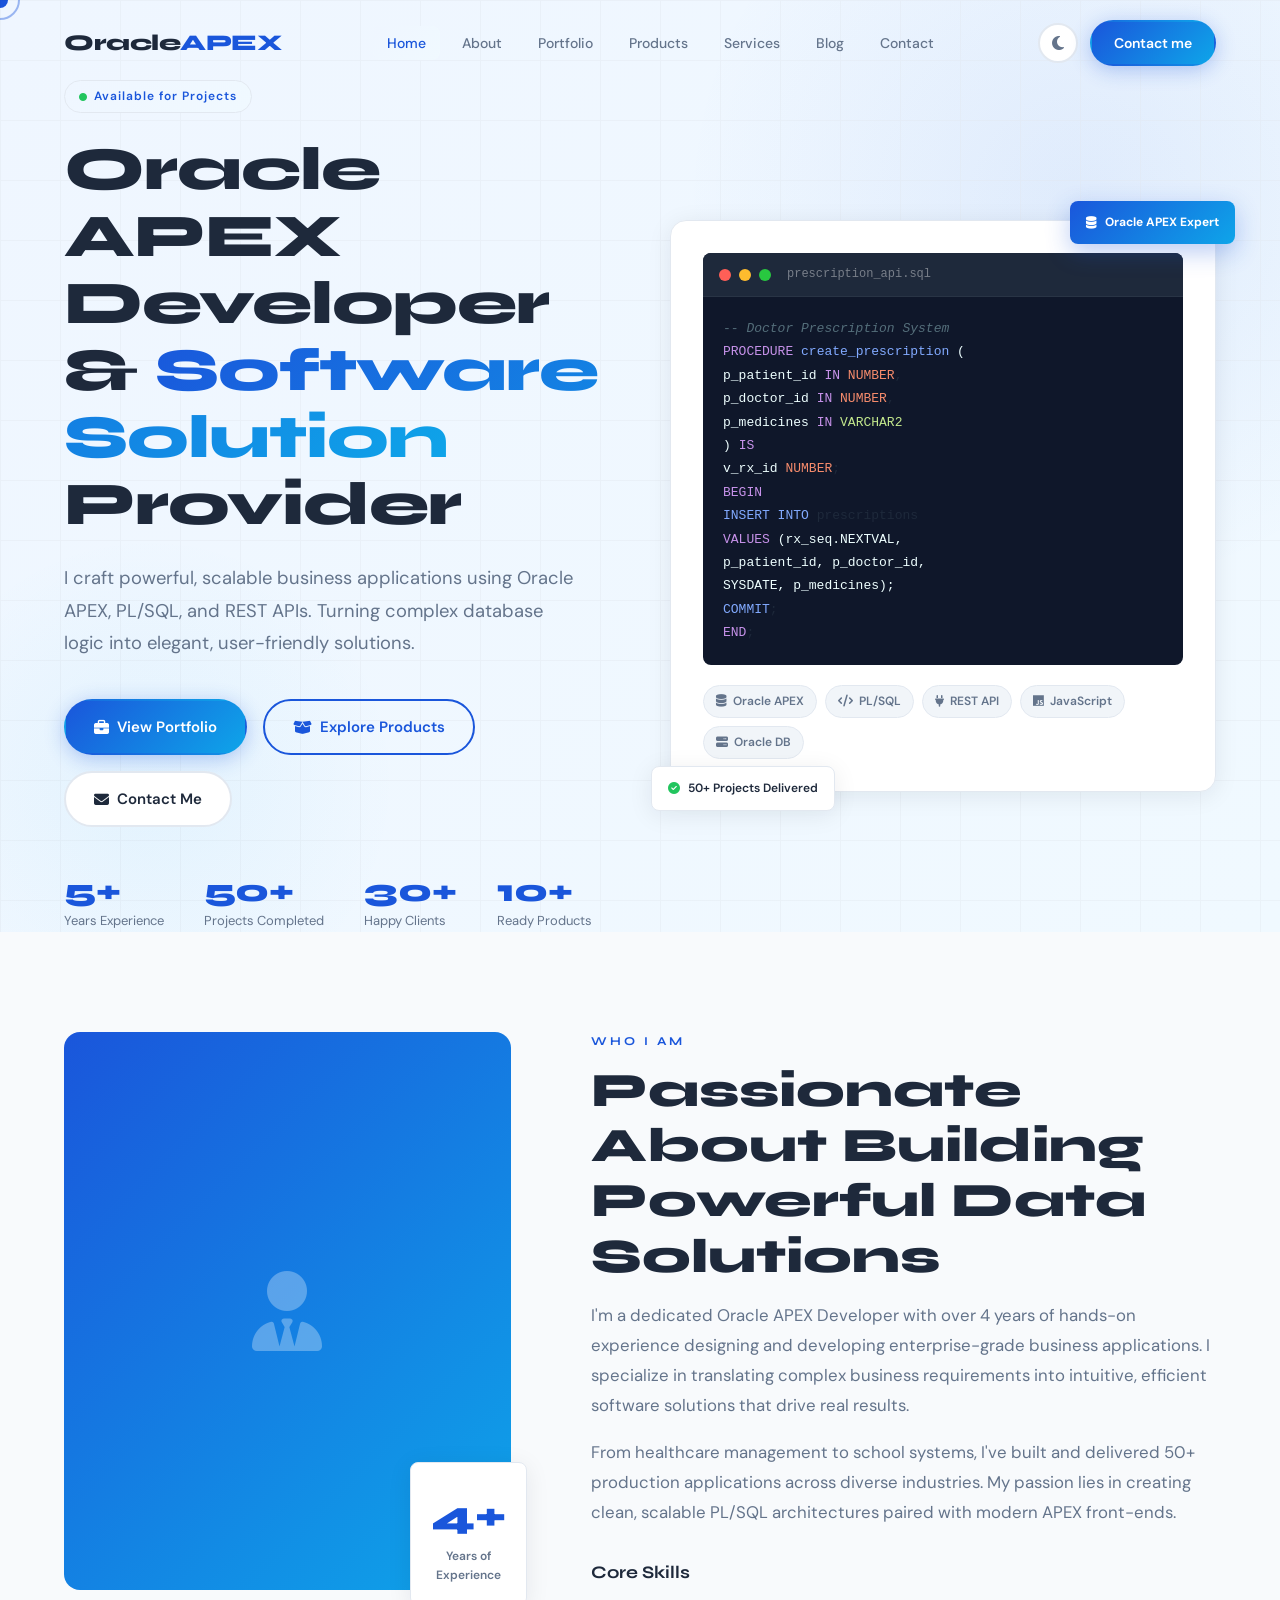
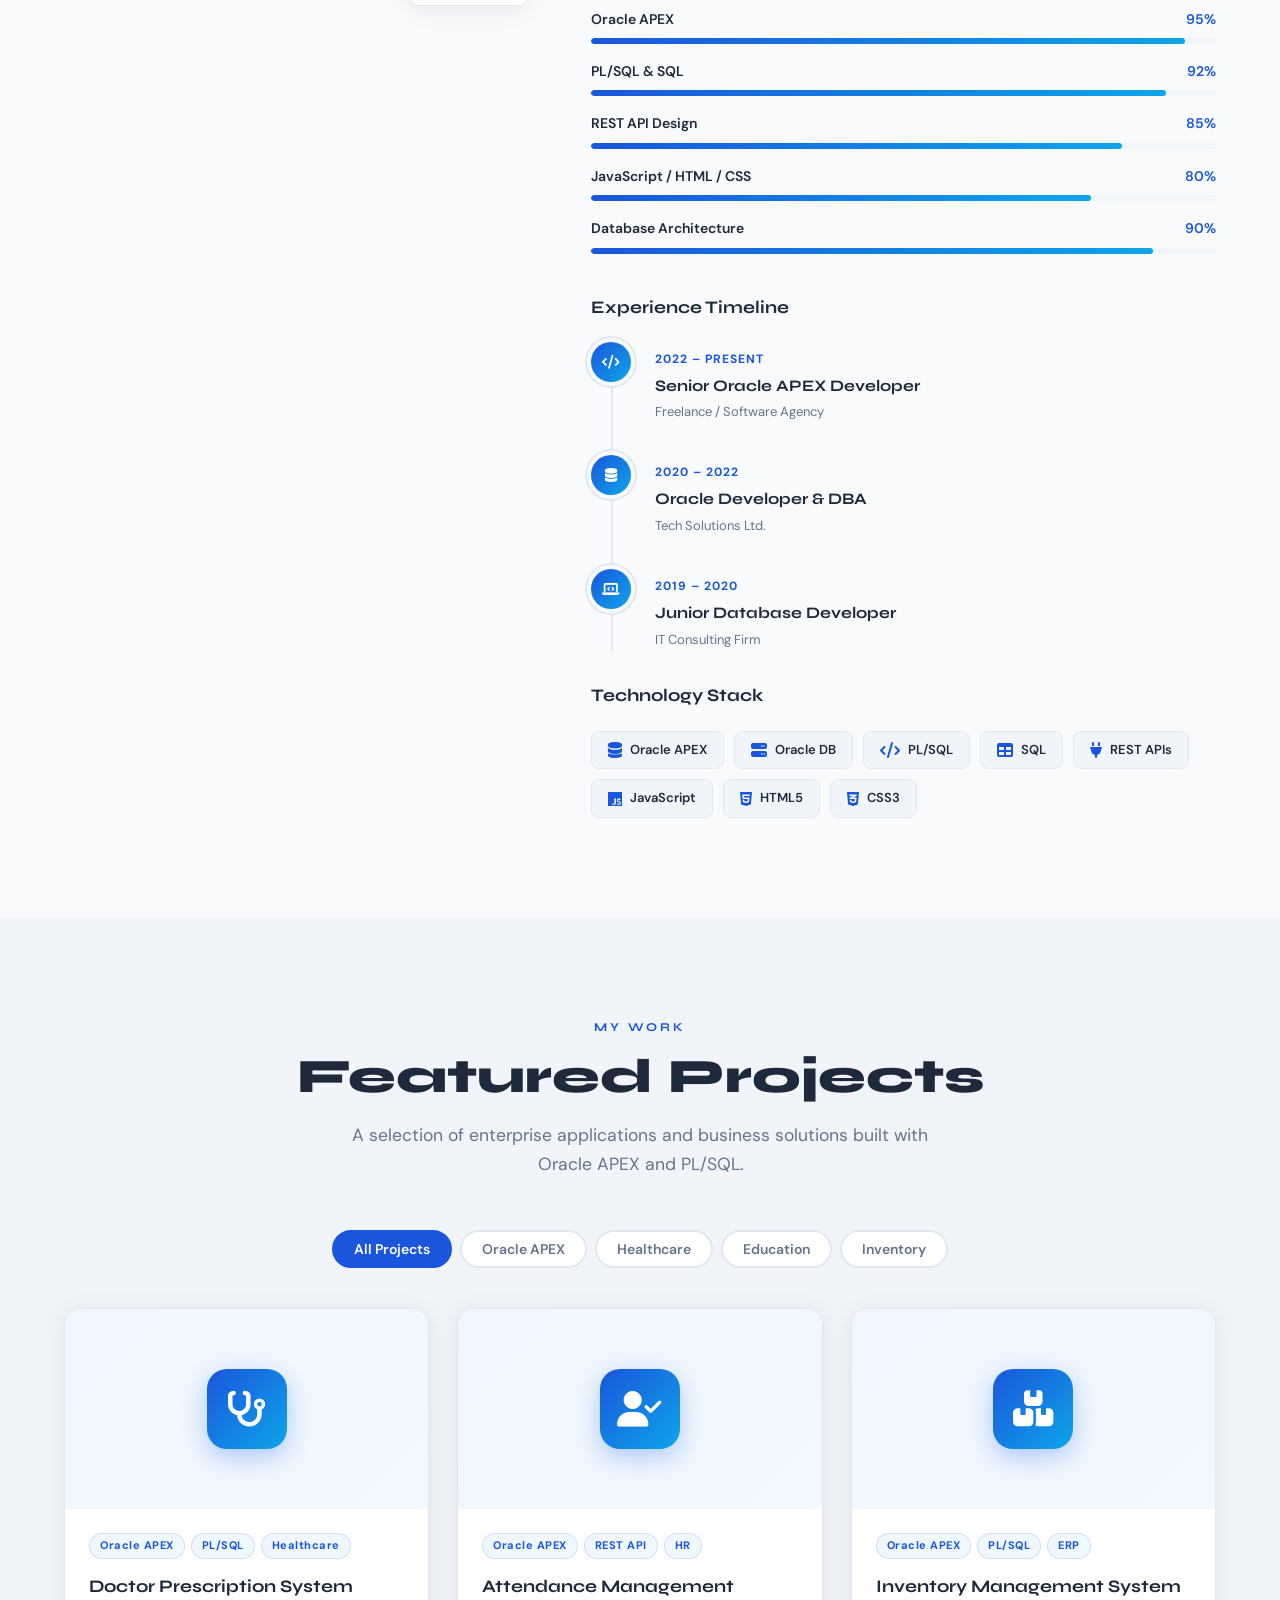
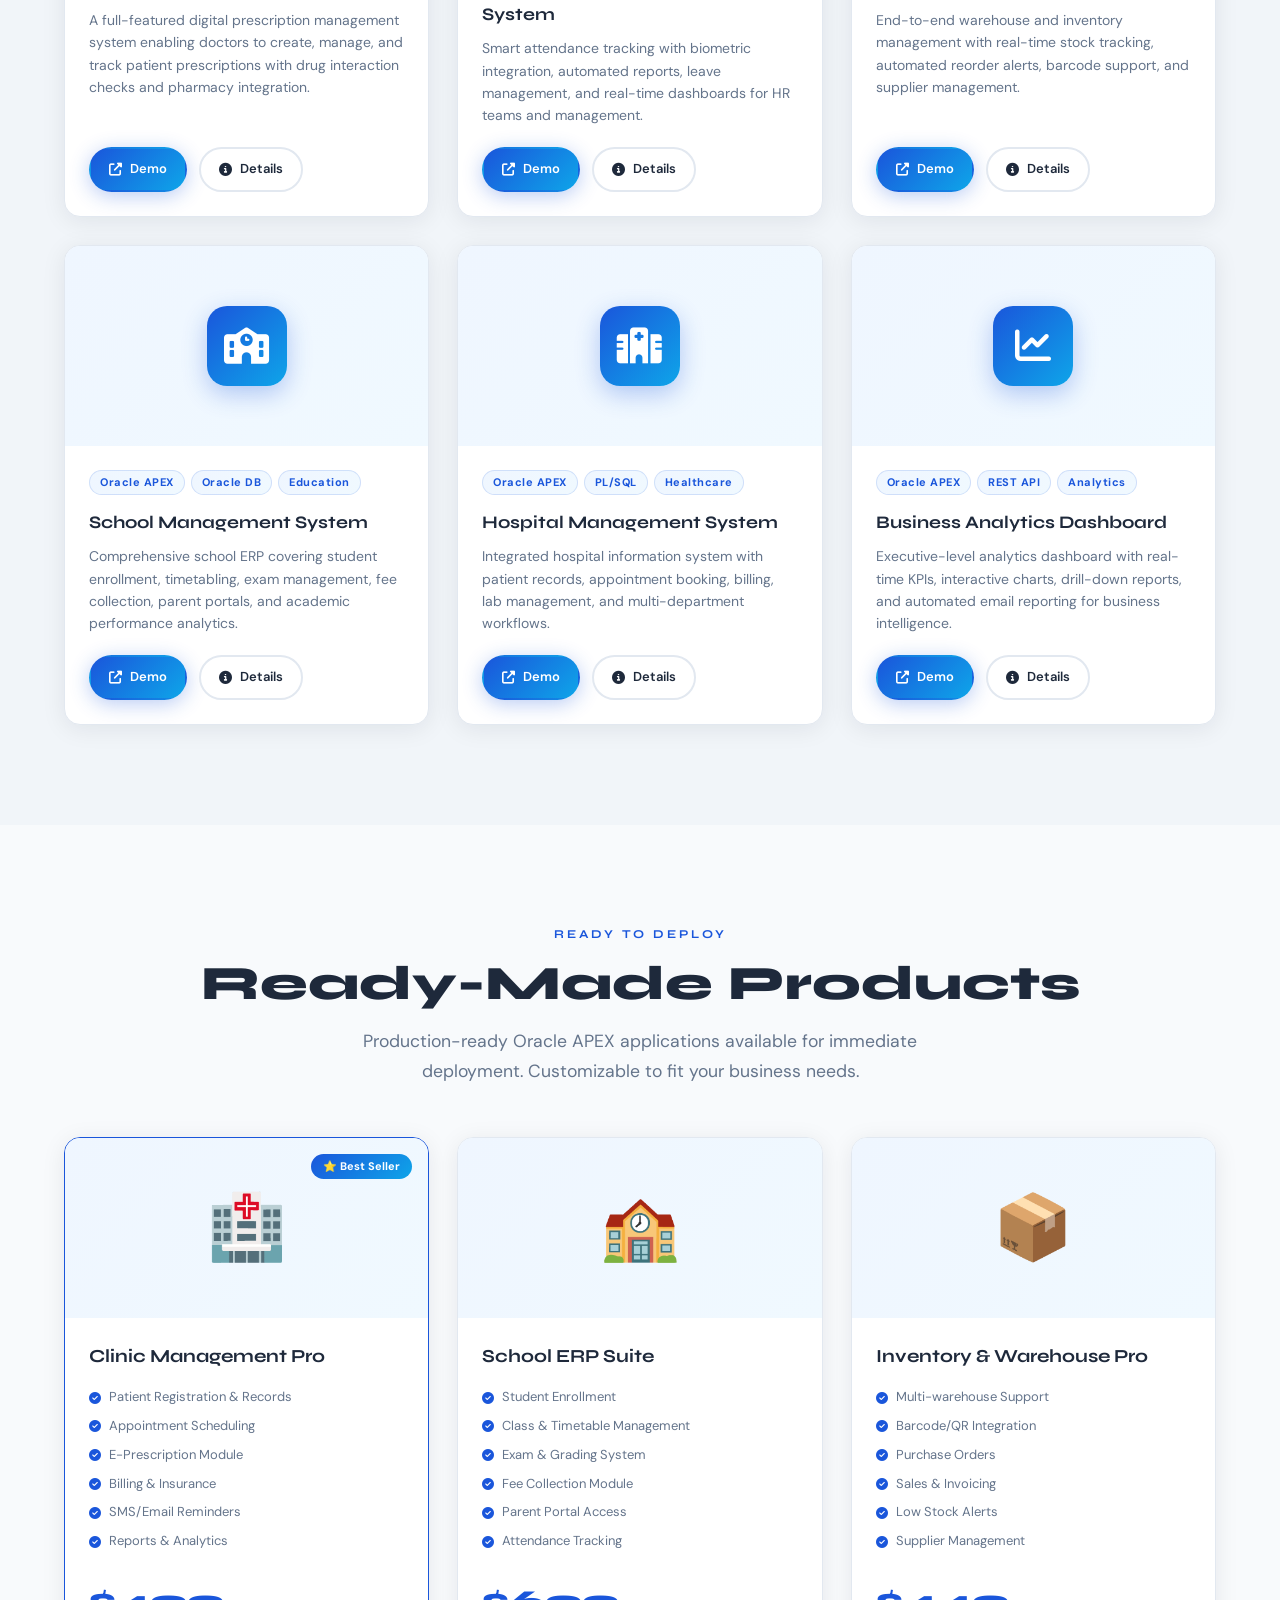
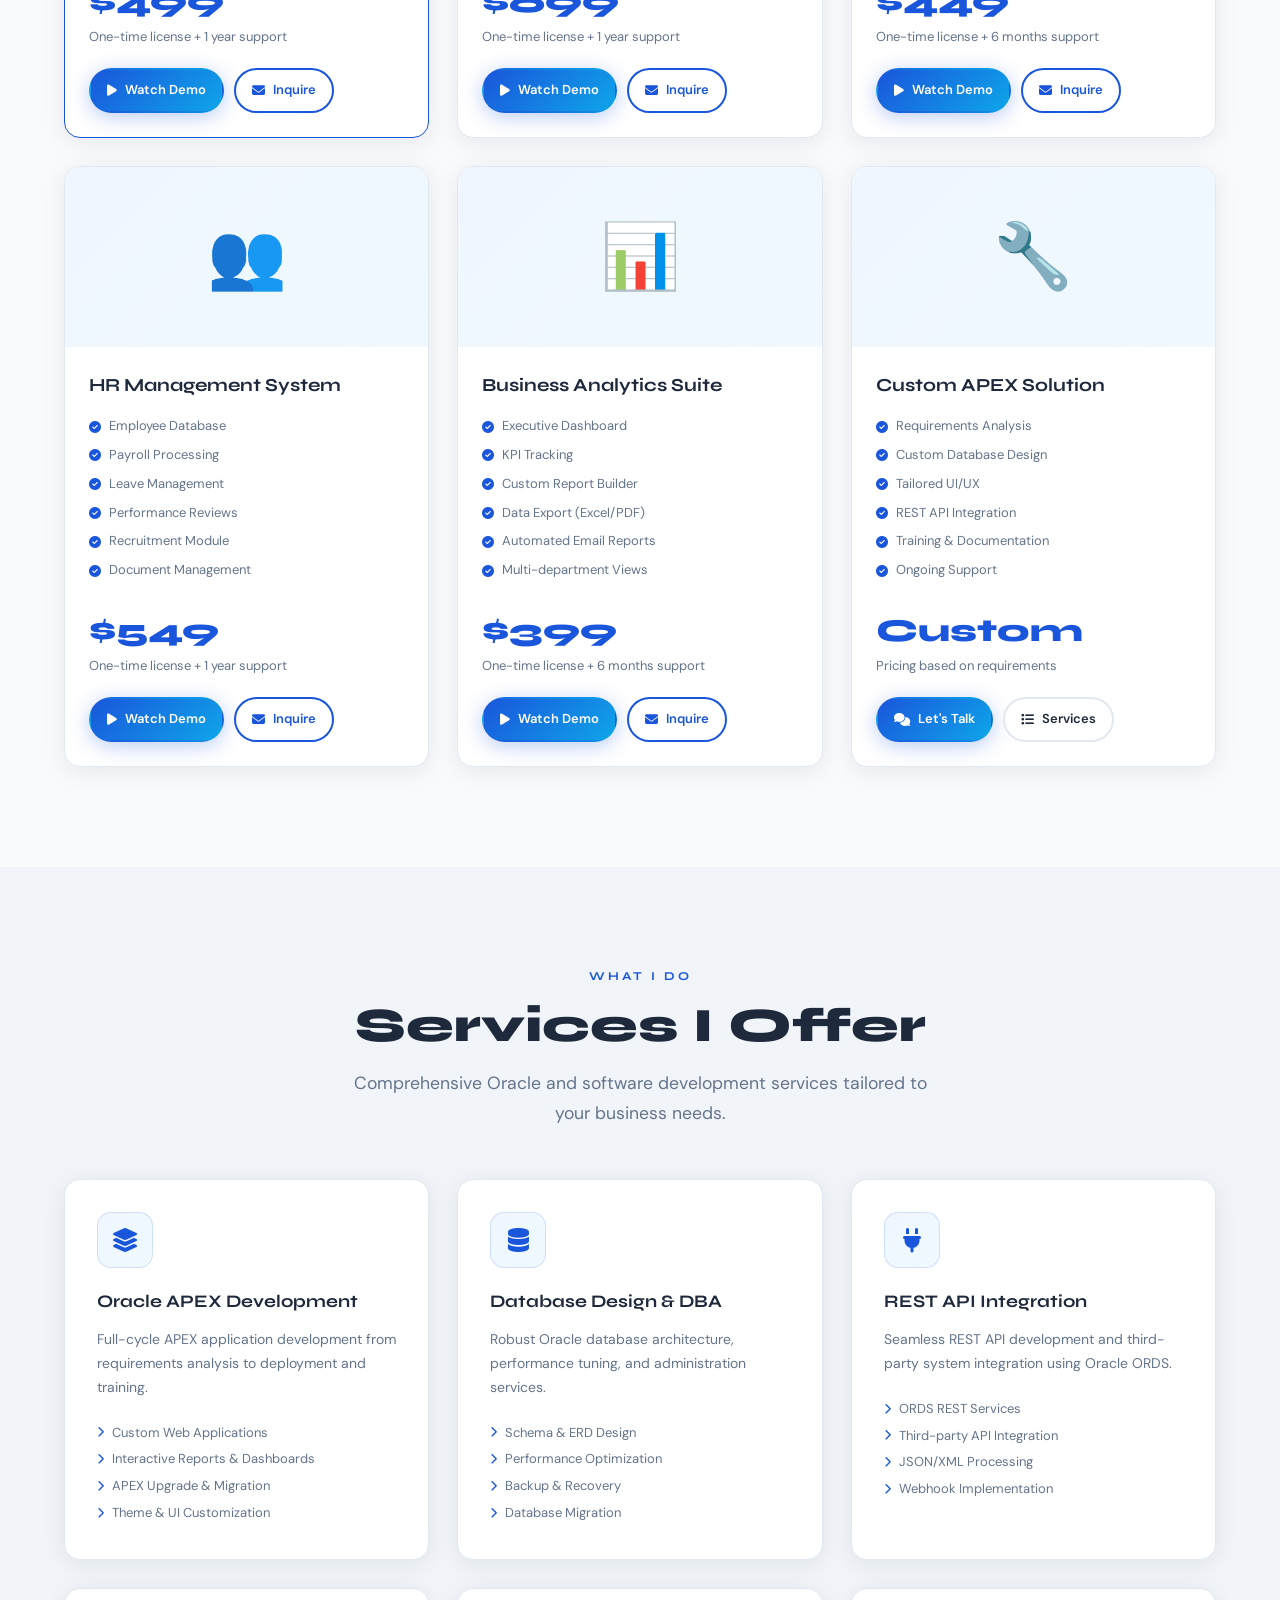
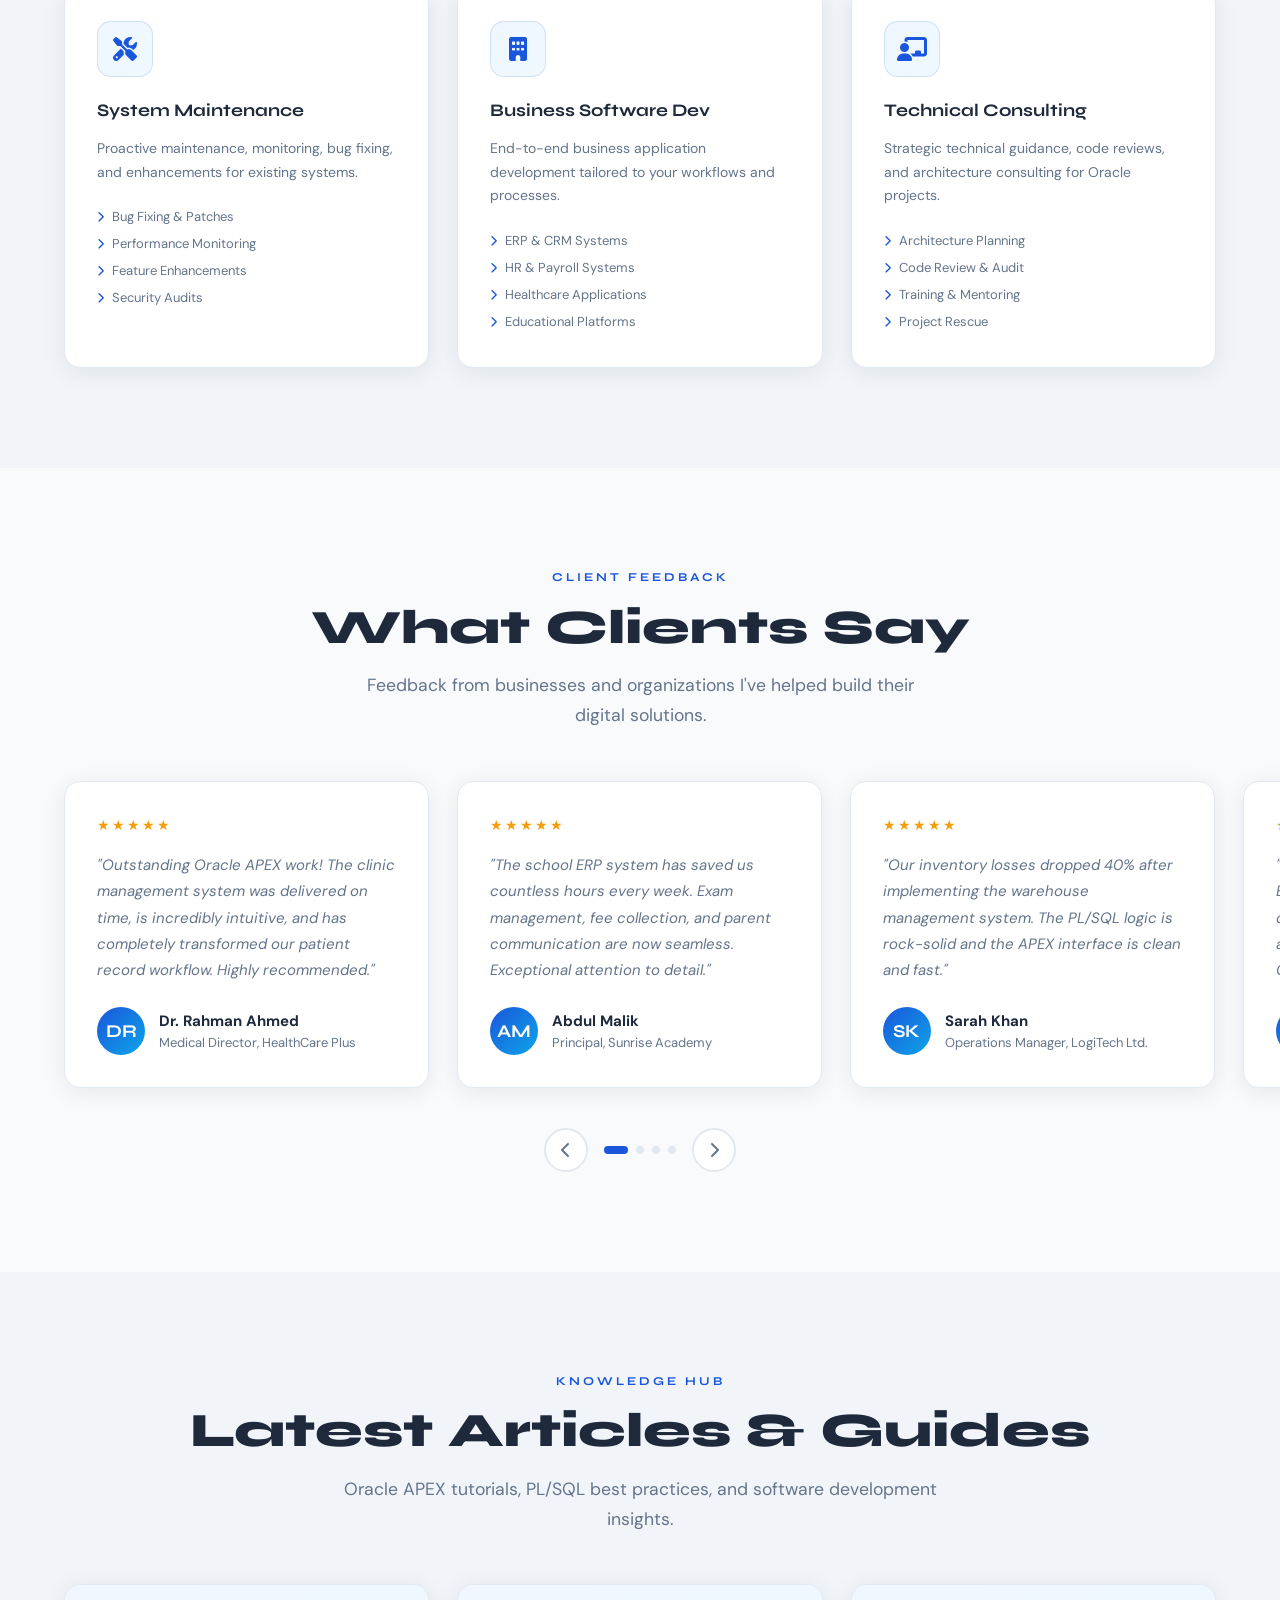
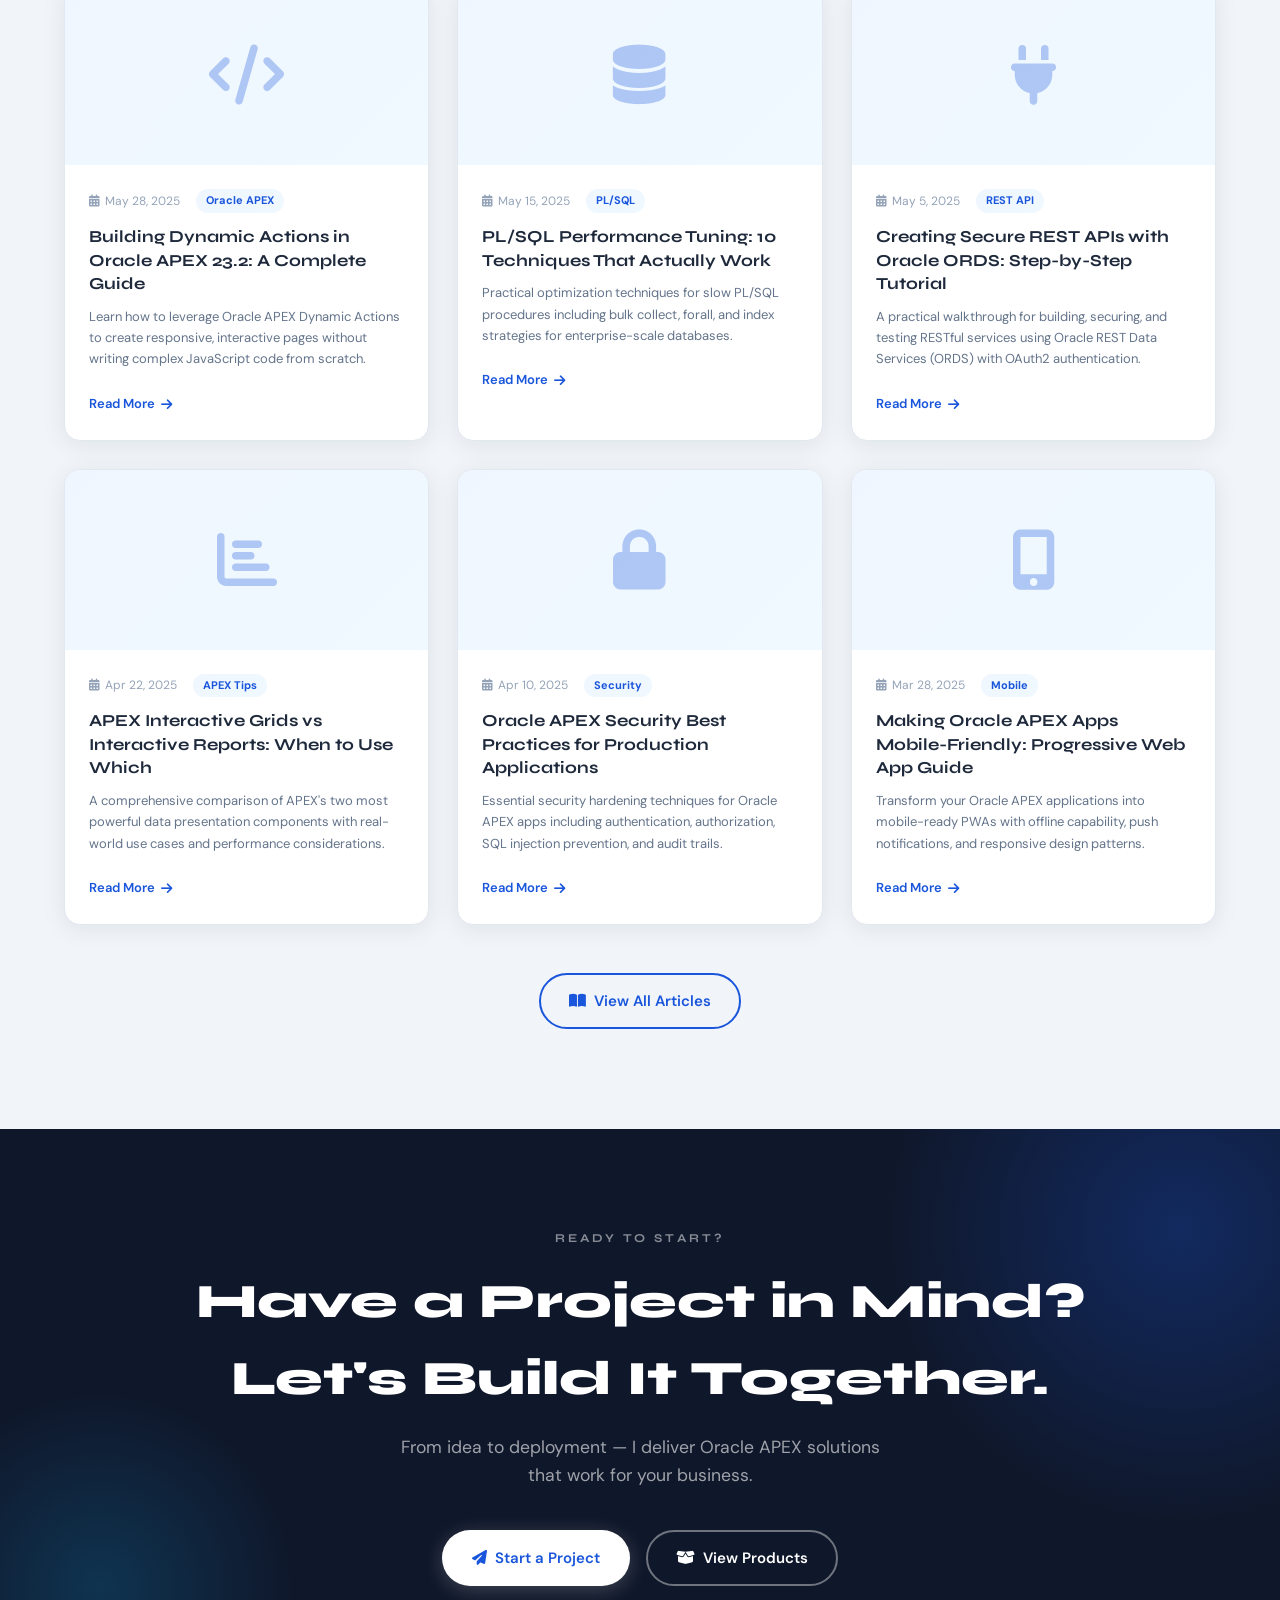
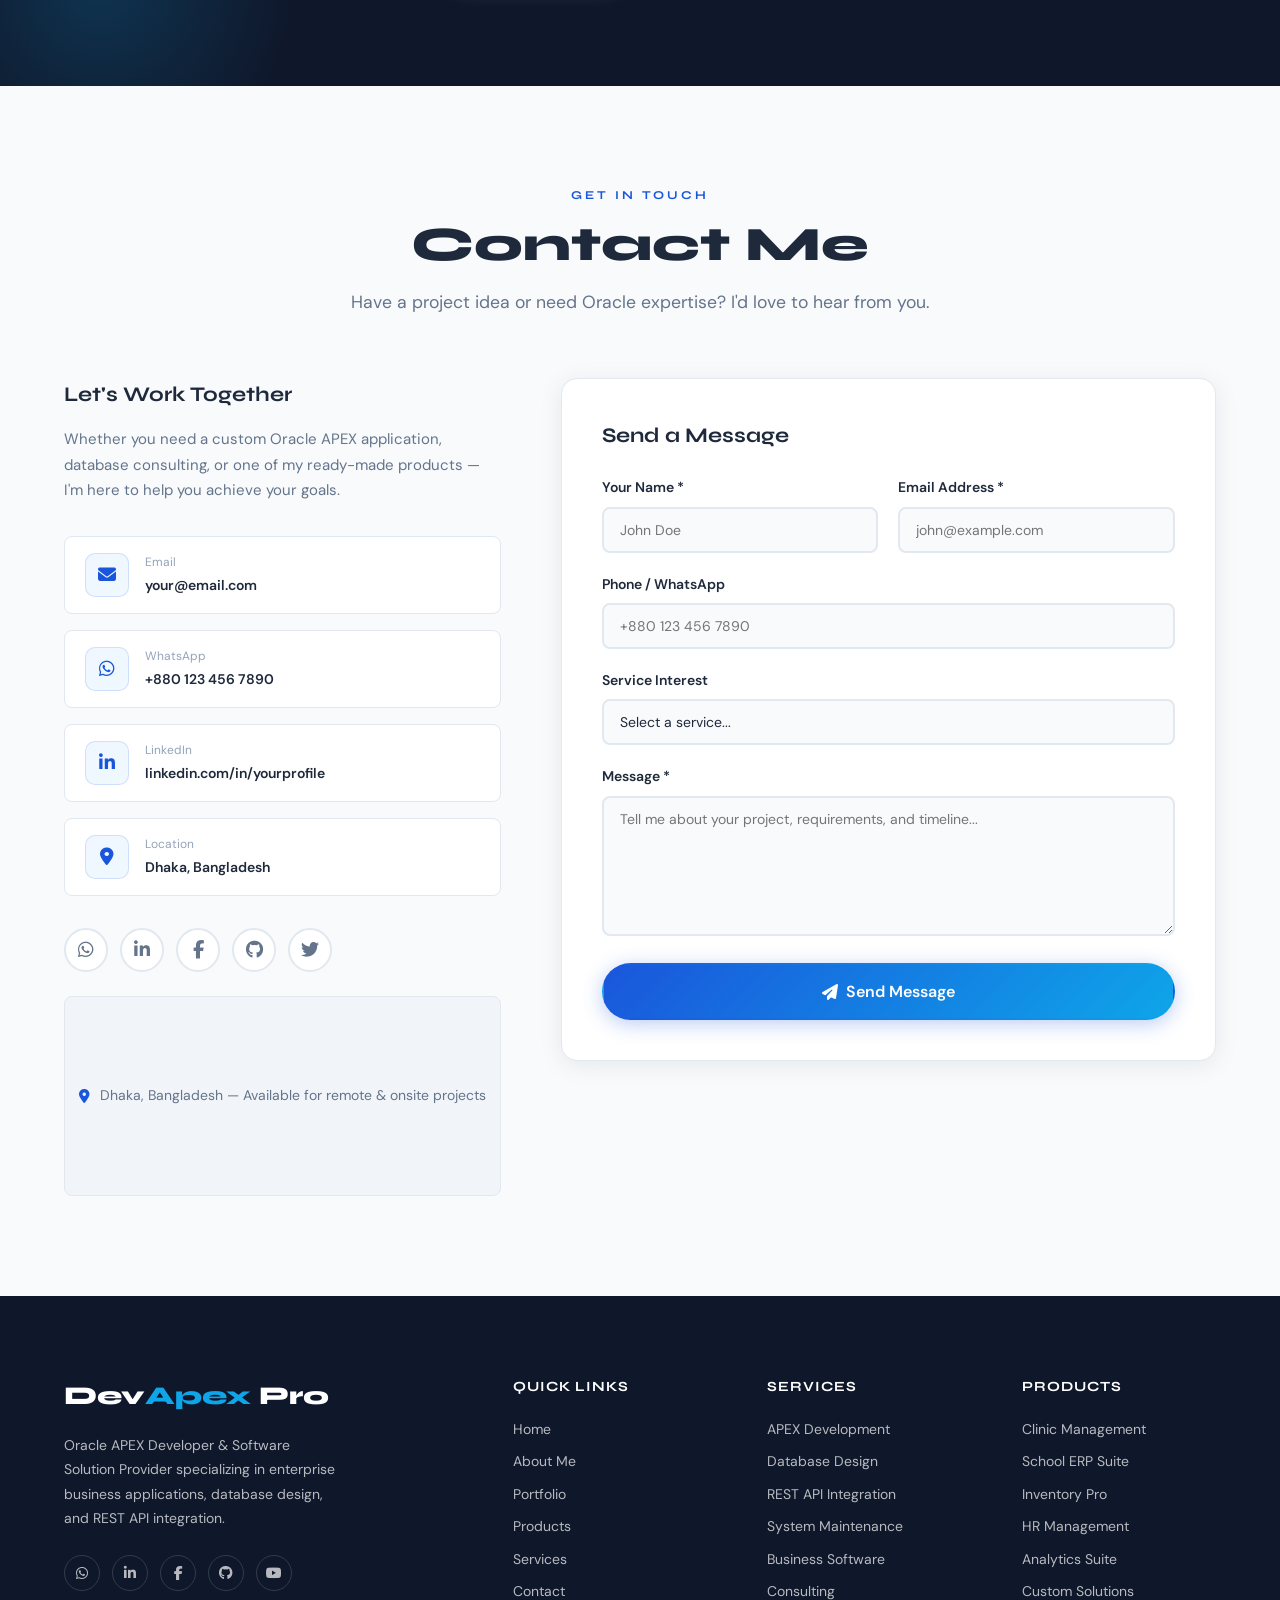
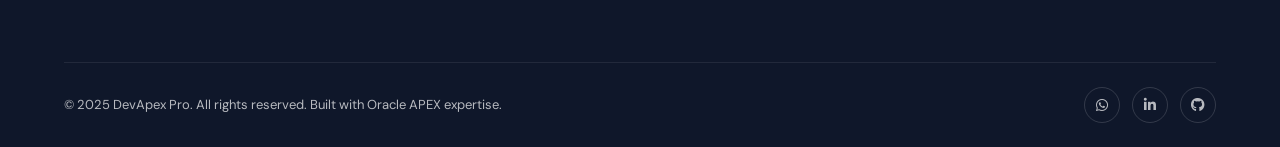
==== commit cb9c0c6e: "Update navbar logo text from 'OracLe' to 'Oracle'" ====
--- a/index.html
+++ b/index.html
@@ -39,7 +39,7 @@
 <nav id="navbar">
   <div class="container">
     <div class="nav-inner">
-      <a href="#home" class="nav-logo">OracLe<span>APEX</span> Developer</a>
+      <a href="#home" class="nav-logo">Oracle<span>APEX</span></a>
       <ul class="nav-links">
         <li><a href="#home" class="active">Home</a></li>
         <li><a href="#about">About</a></li>
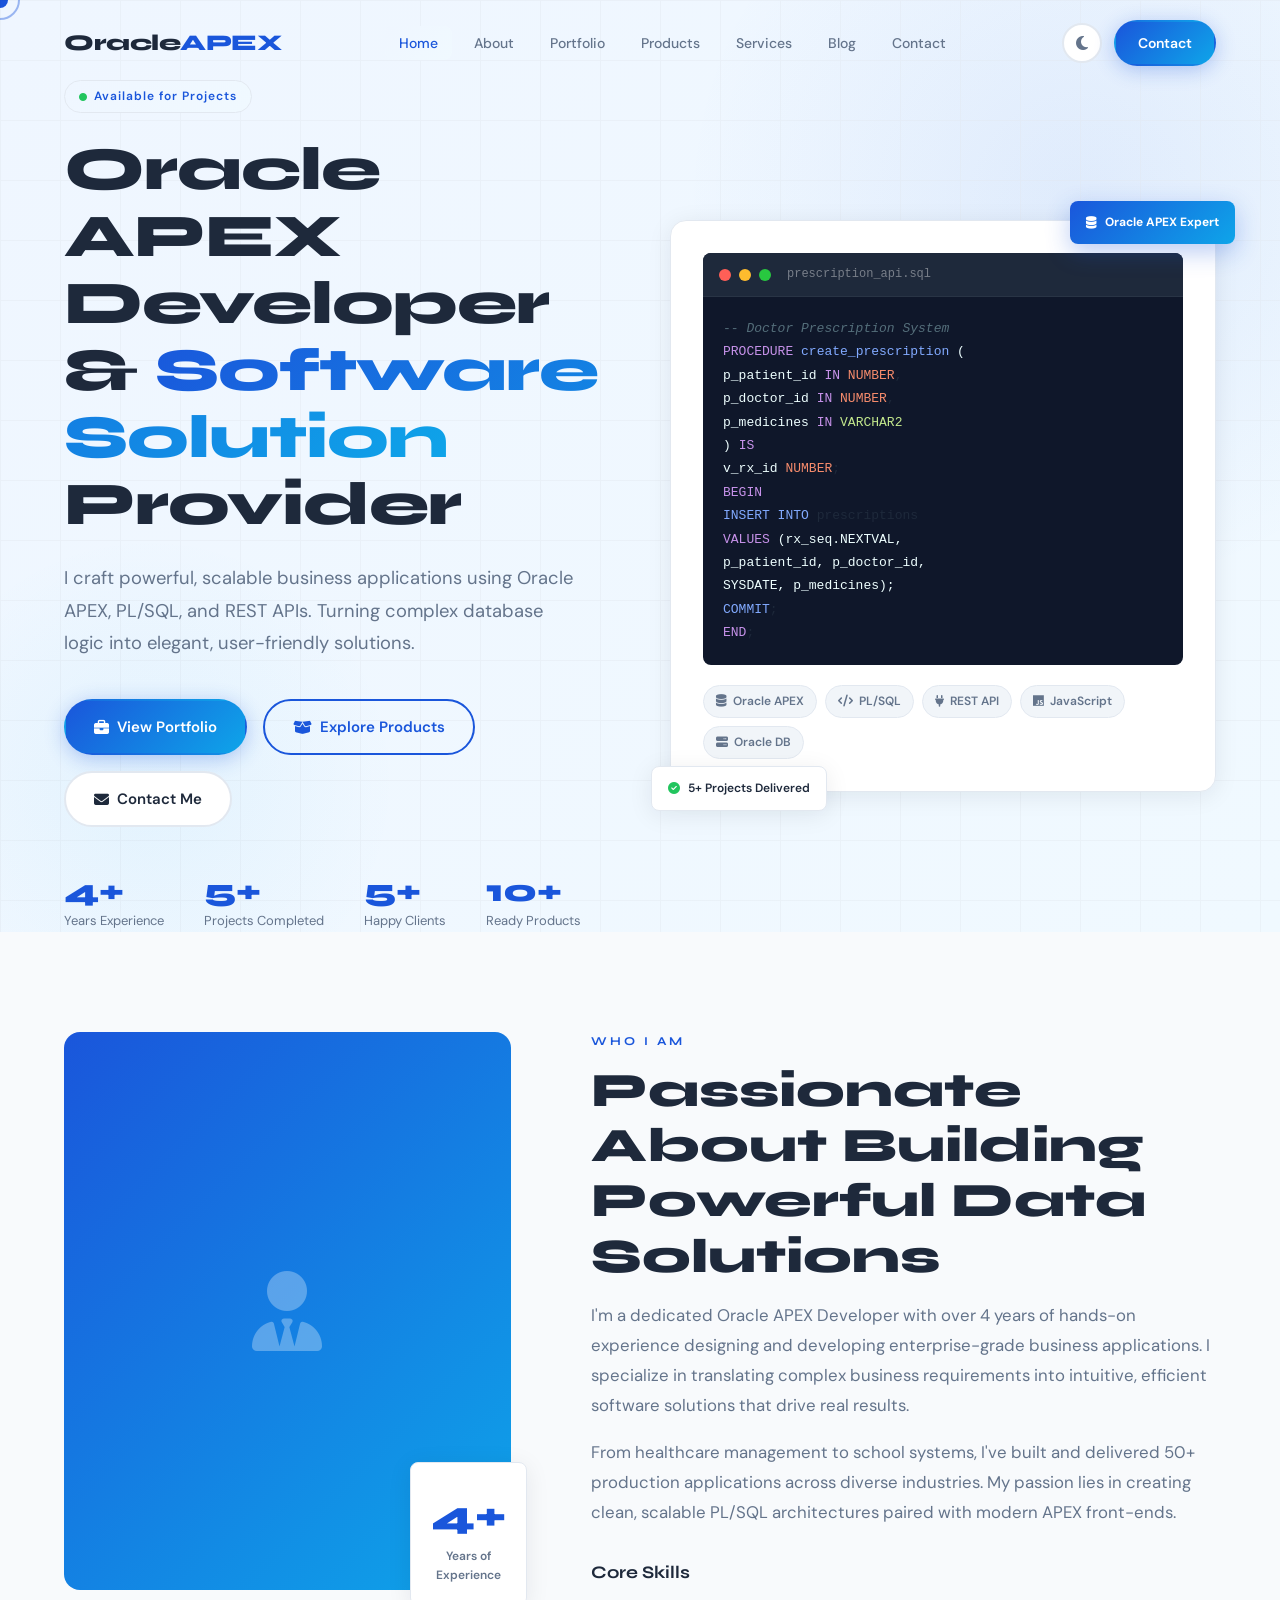
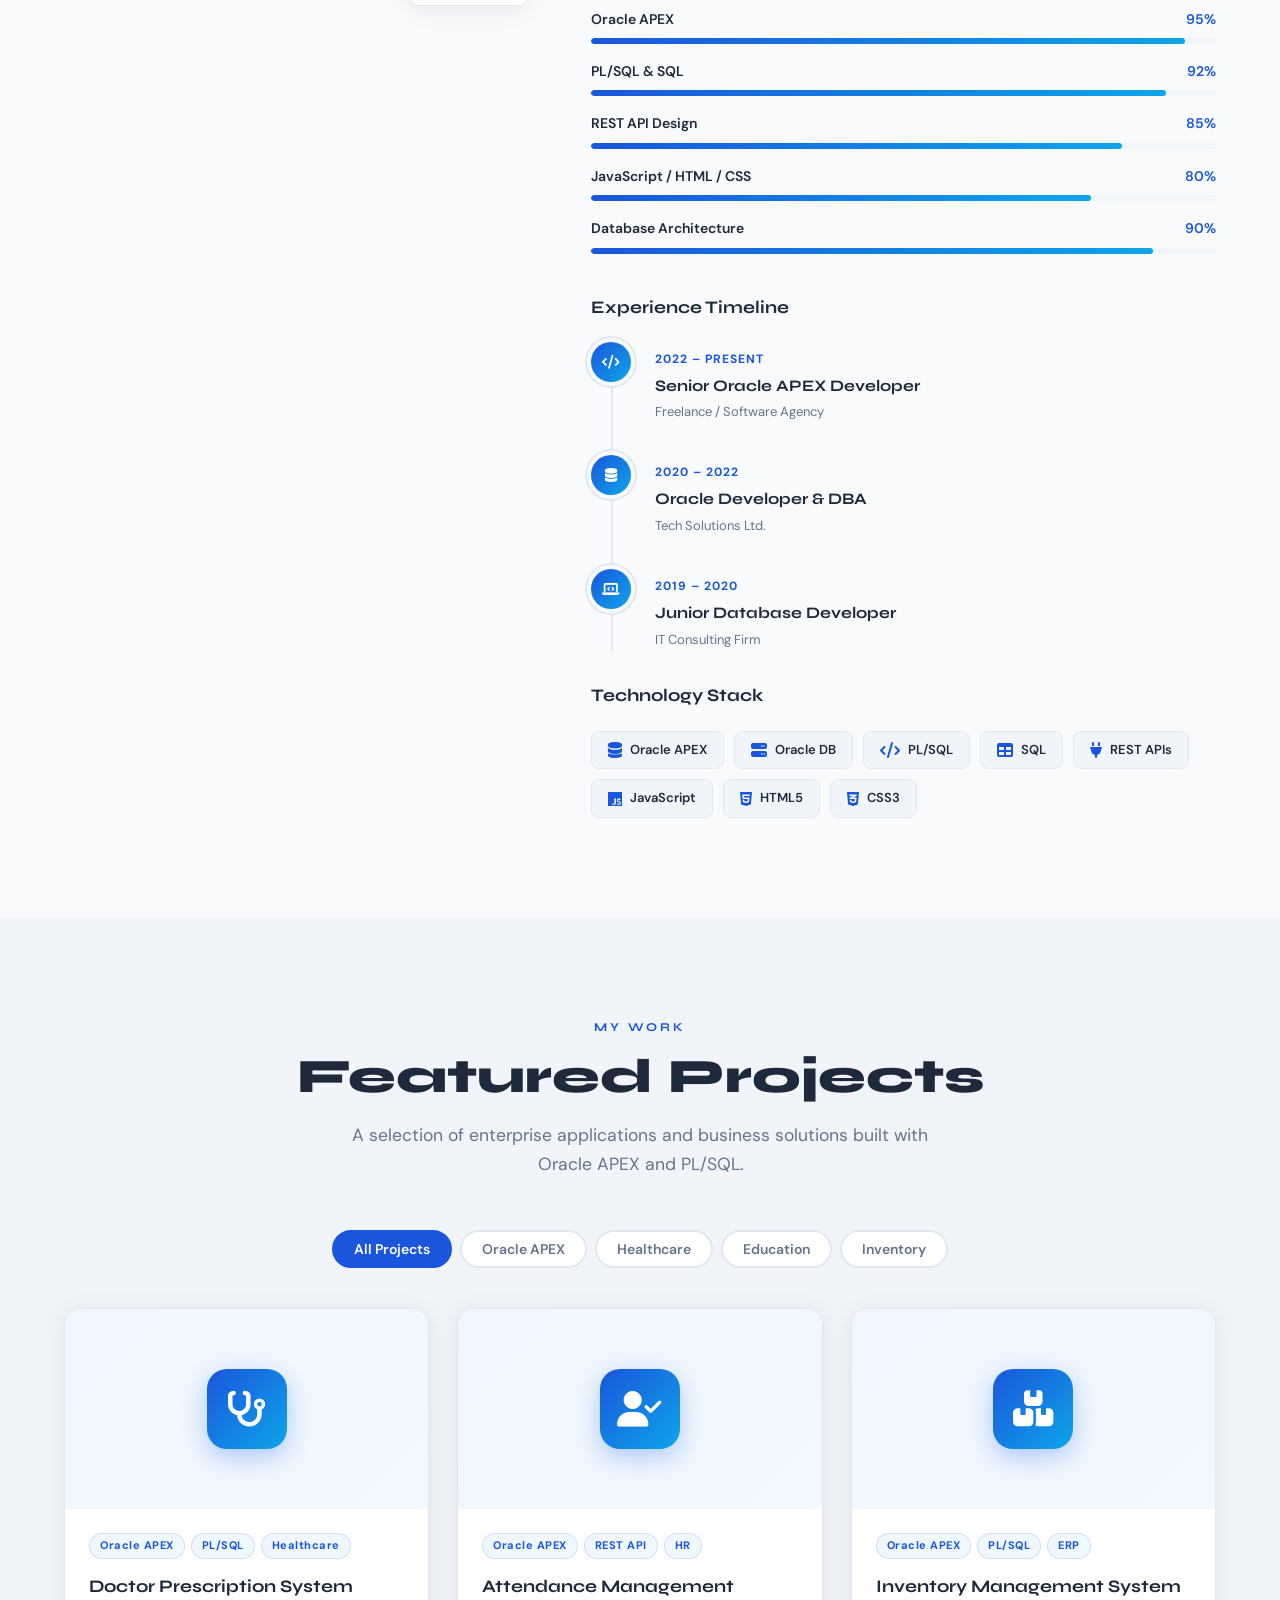
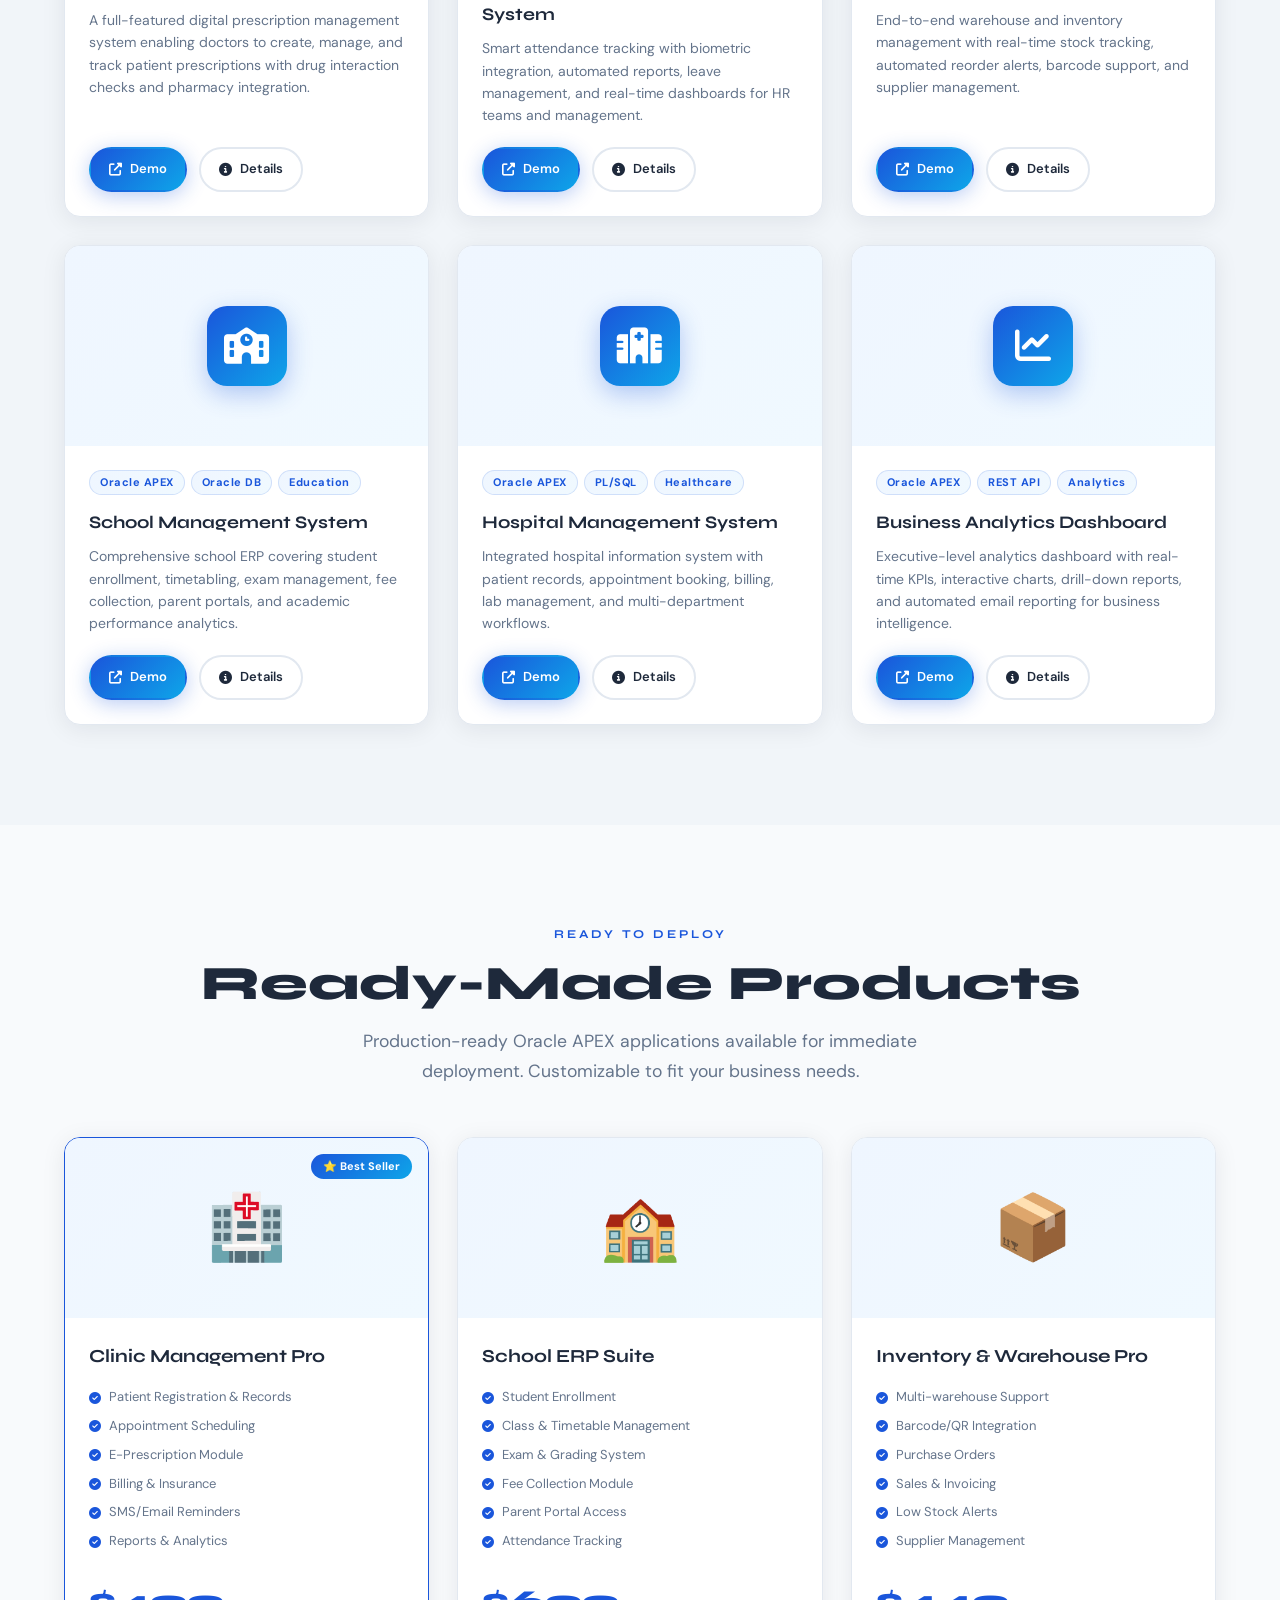
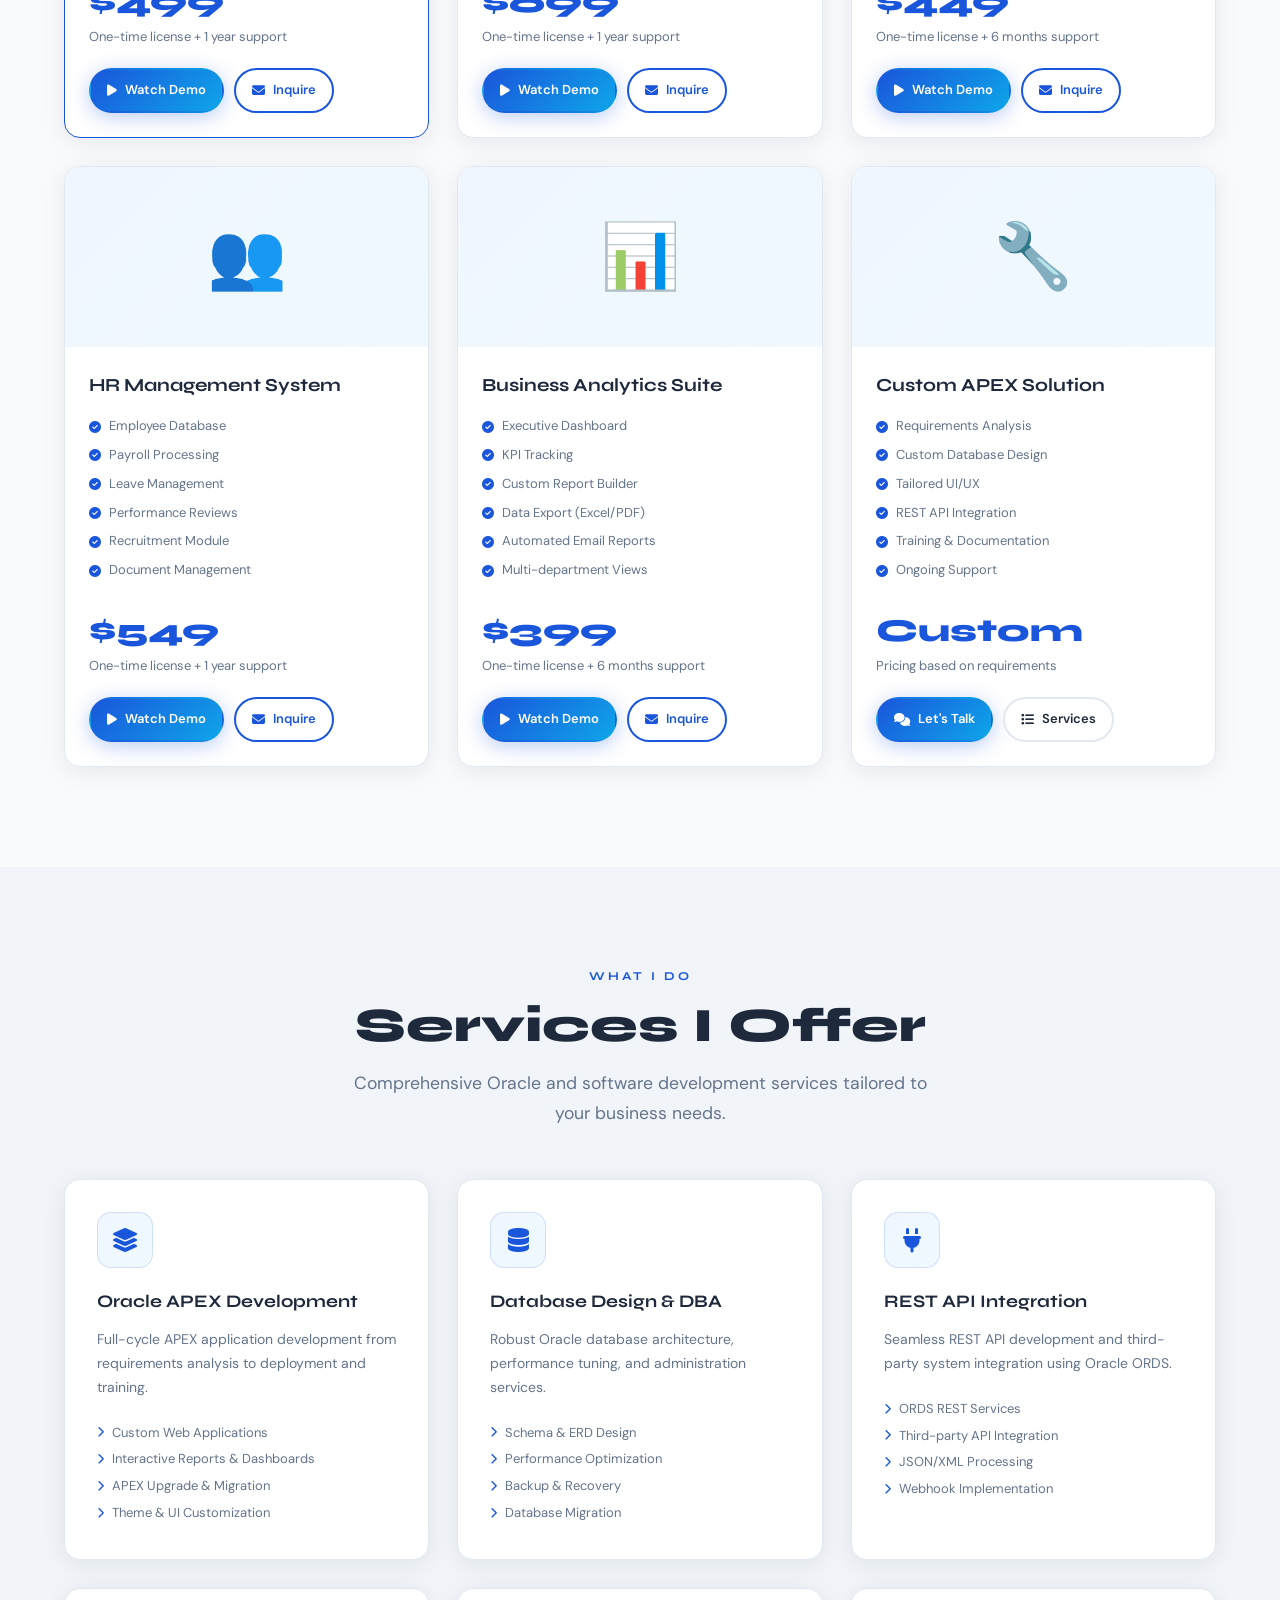
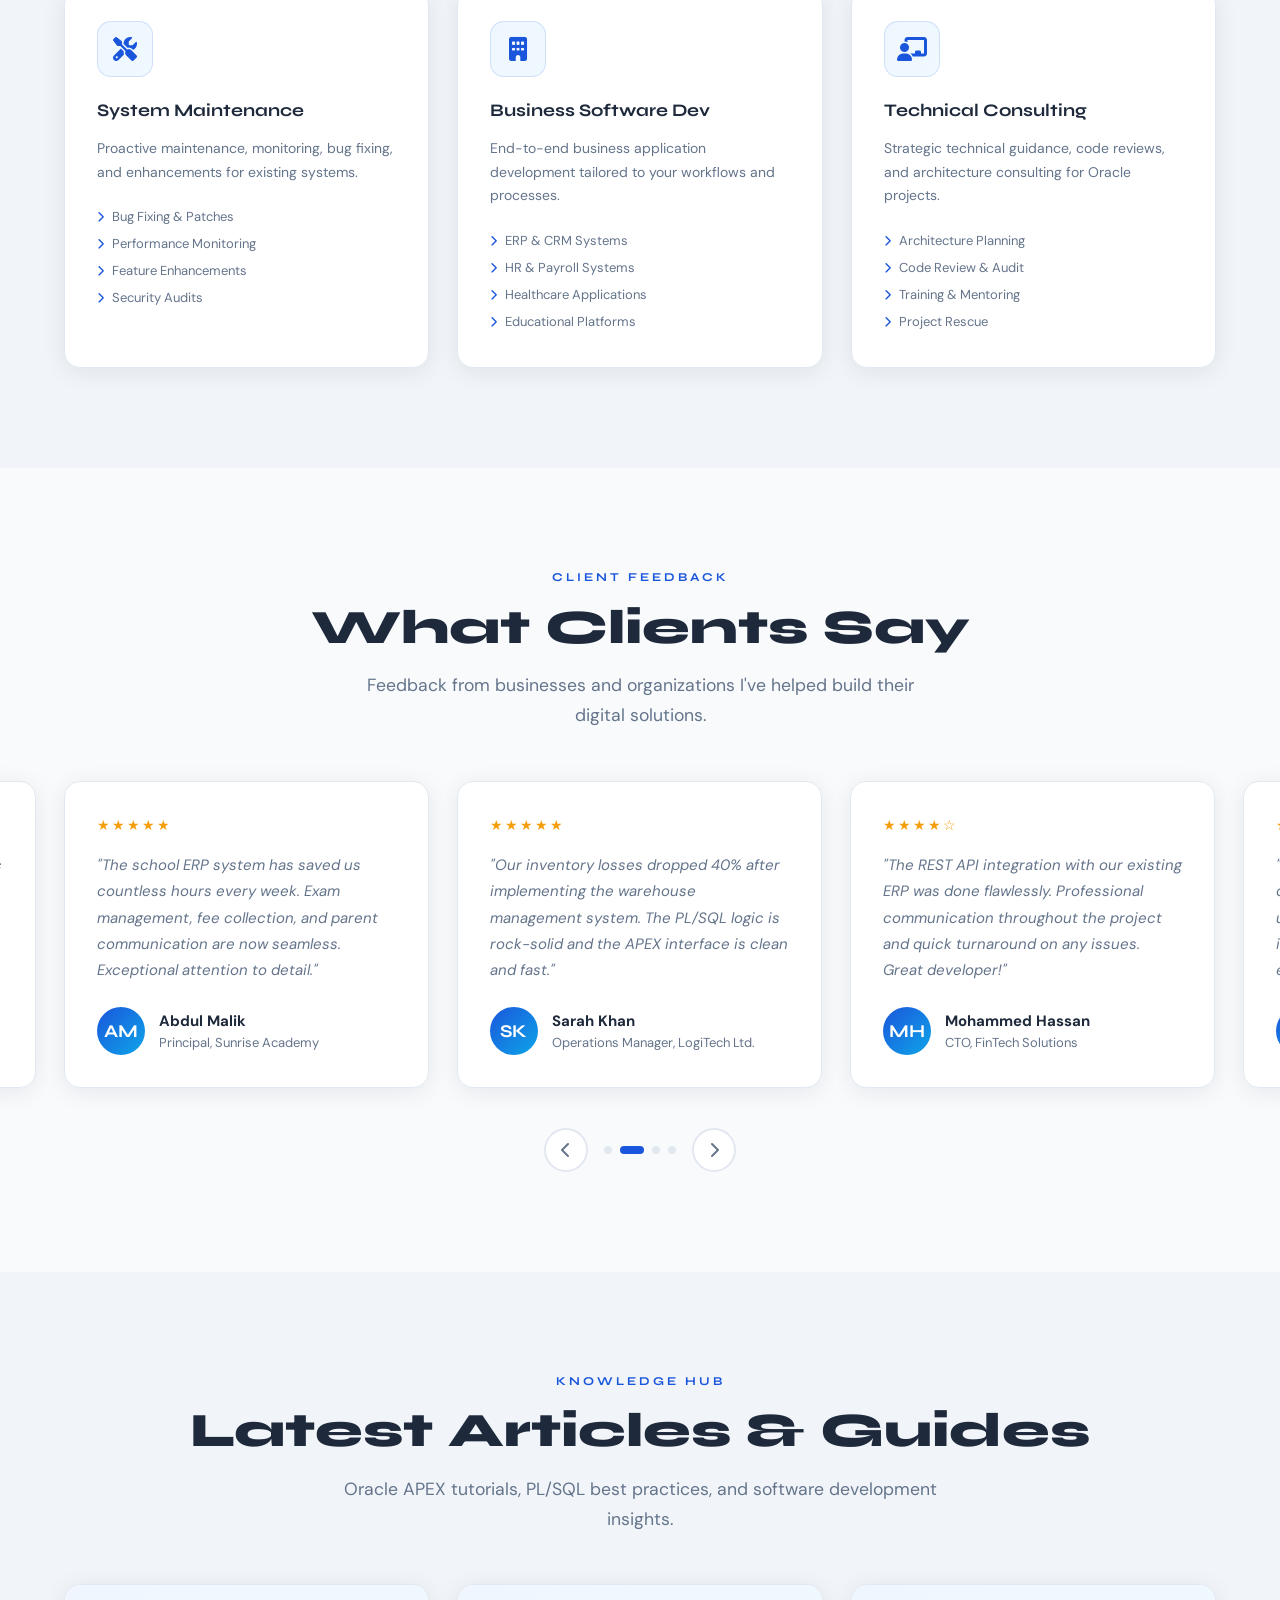
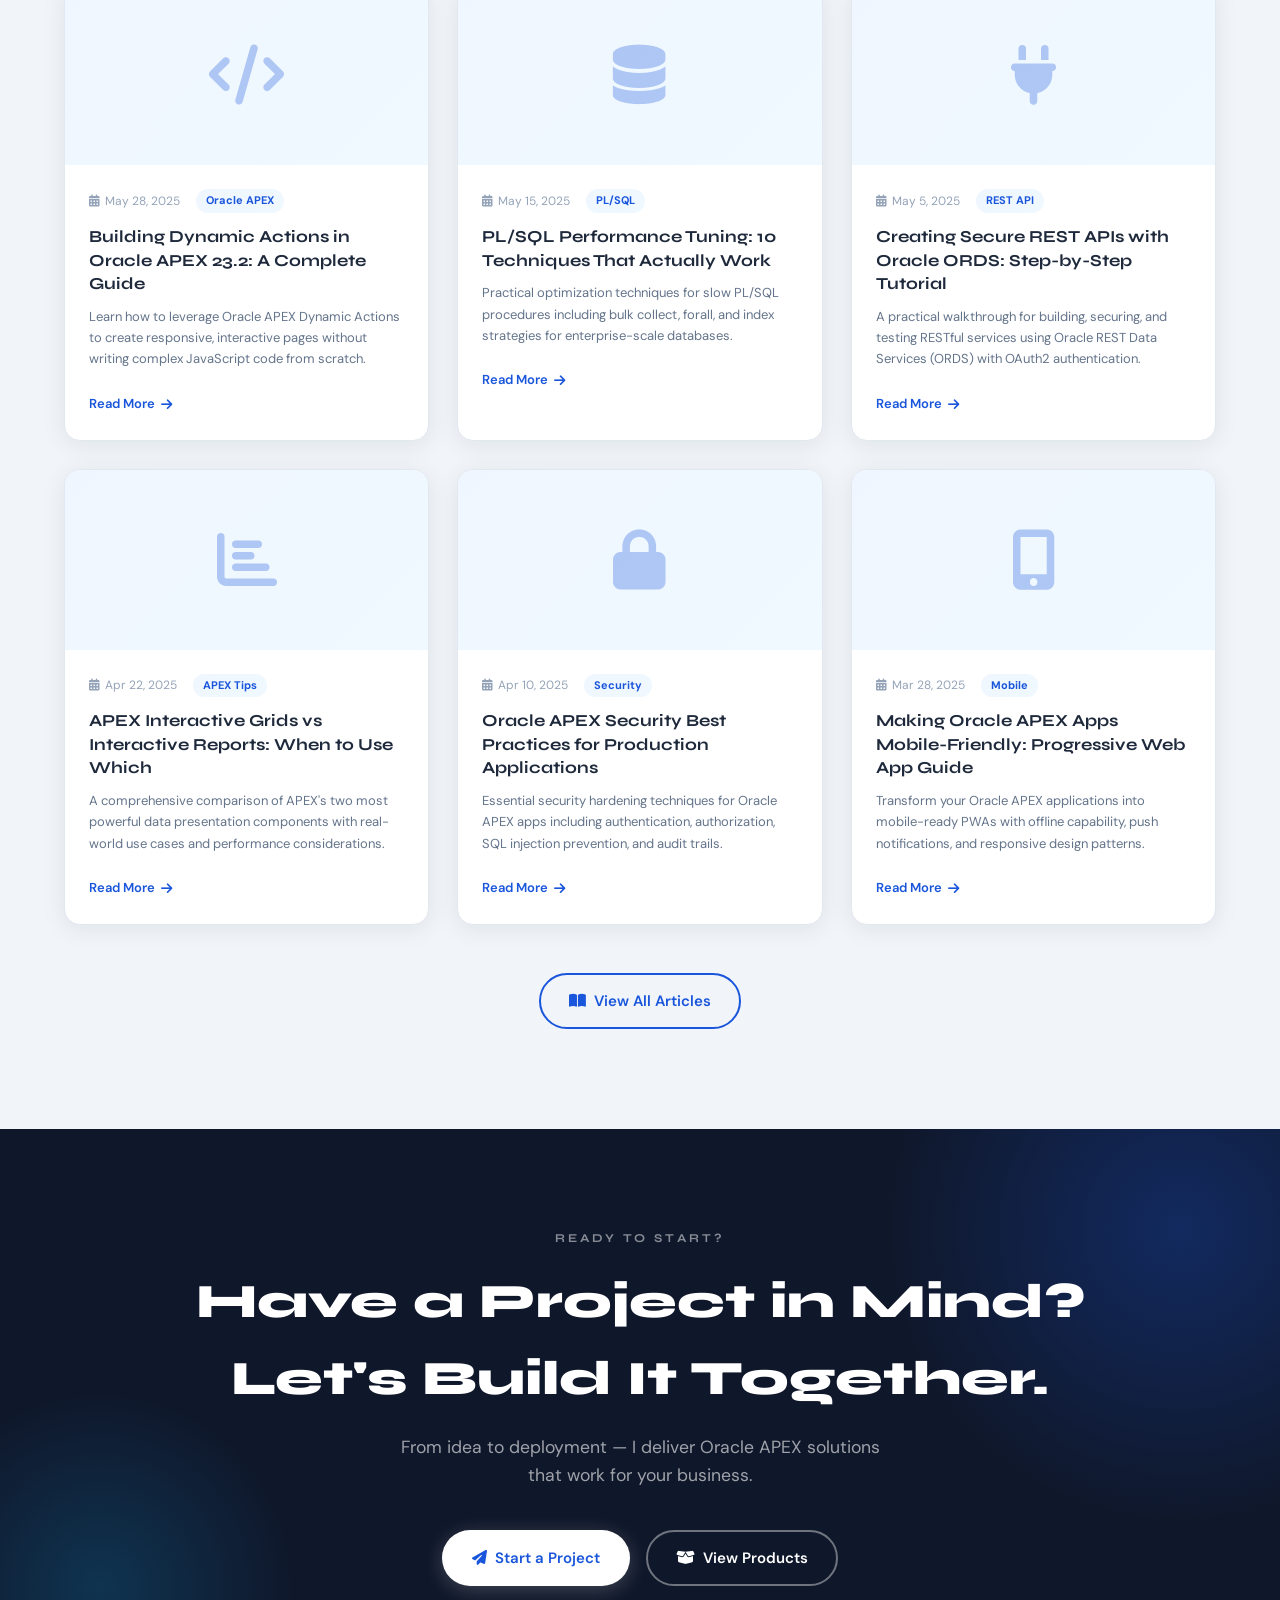
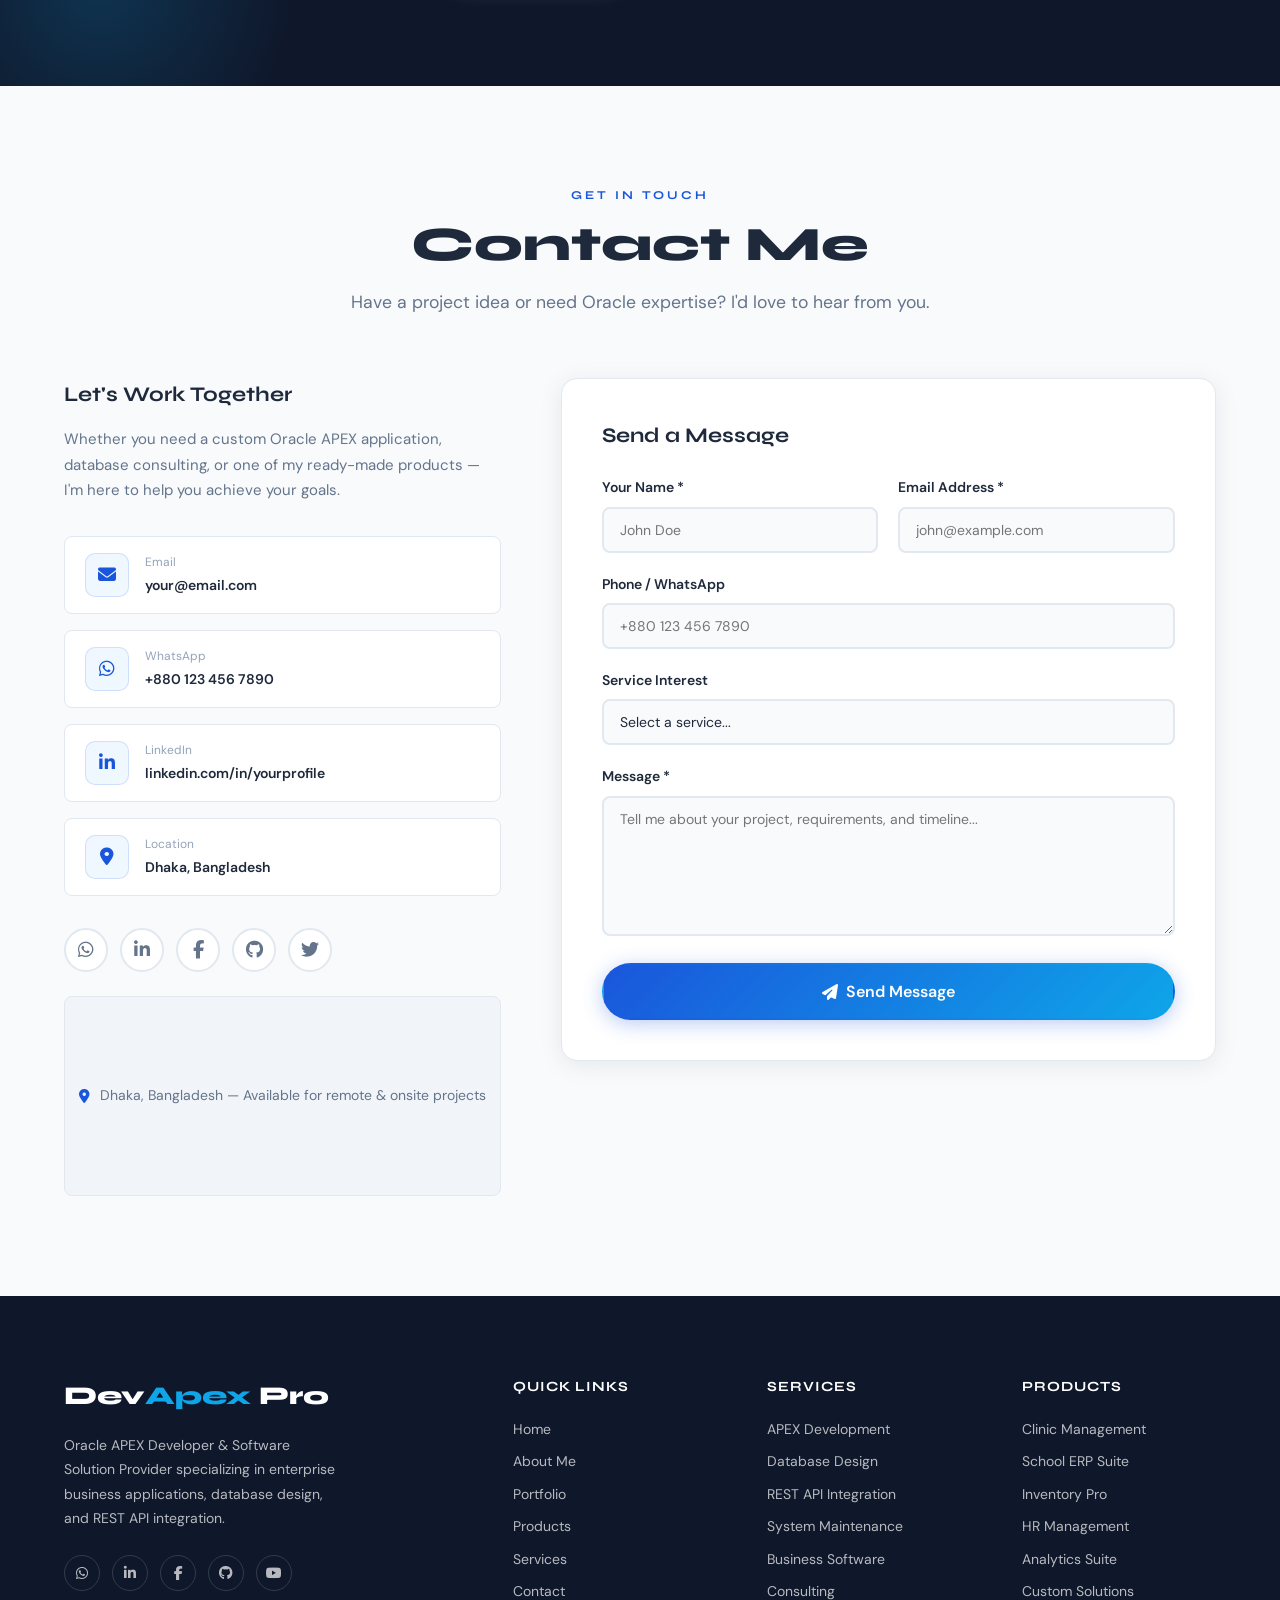
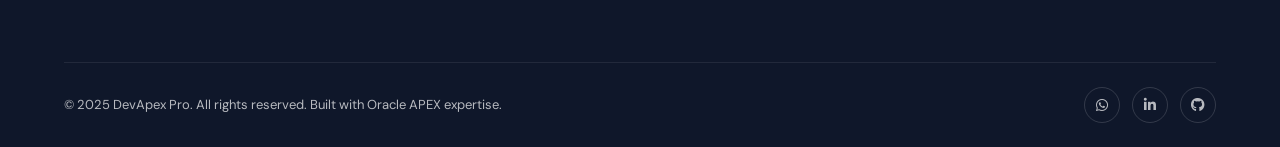
==== commit 601b4d13: "Update contact link and project statistics" ====
--- a/index.html
+++ b/index.html
@@ -53,7 +53,7 @@
         <button class="theme-toggle" id="theme-toggle" title="Toggle dark mode">
           <i class="fas fa-moon"></i>
         </button>
-        <a href="#contact" class="btn btn-primary" style="padding:10px 22px;font-size:14px;">Contact me</a>
+        <a href="#contact" class="btn btn-primary" style="padding:10px 22px;font-size:14px;">Contact</a>
         <button class="hamburger" id="hamburger">
           <span></span><span></span><span></span>
         </button>
@@ -98,15 +98,15 @@
         </div>
         <div class="hero-stats">
           <div class="stat-item">
+            <div class="stat-num">4+</div>
+            <div class="stat-label">Years Experience</div>
+          </div>
+          <div class="stat-item">
             <div class="stat-num">5+</div>
-            <div class="stat-label">Years Experience</div>
+            <div class="stat-label">Projects Completed</div>
           </div>
           <div class="stat-item">
-            <div class="stat-num">50+</div>
-            <div class="stat-label">Projects Completed</div>
-          </div>
-          <div class="stat-item">
-            <div class="stat-num">30+</div>
+            <div class="stat-num">5+</div>
             <div class="stat-label">Happy Clients</div>
           </div>
           <div class="stat-item">
@@ -150,7 +150,7 @@
             <span class="tech-chip"><i class="fas fa-server"></i> Oracle DB</span>
           </div>
           <div class="hero-float-2">
-            <i class="fas fa-check-circle" style="color:#22c55e"></i> 50+ Projects Delivered
+            <i class="fas fa-check-circle" style="color:#22c55e"></i> 5+ Projects Delivered
           </div>
         </div>
       </div>
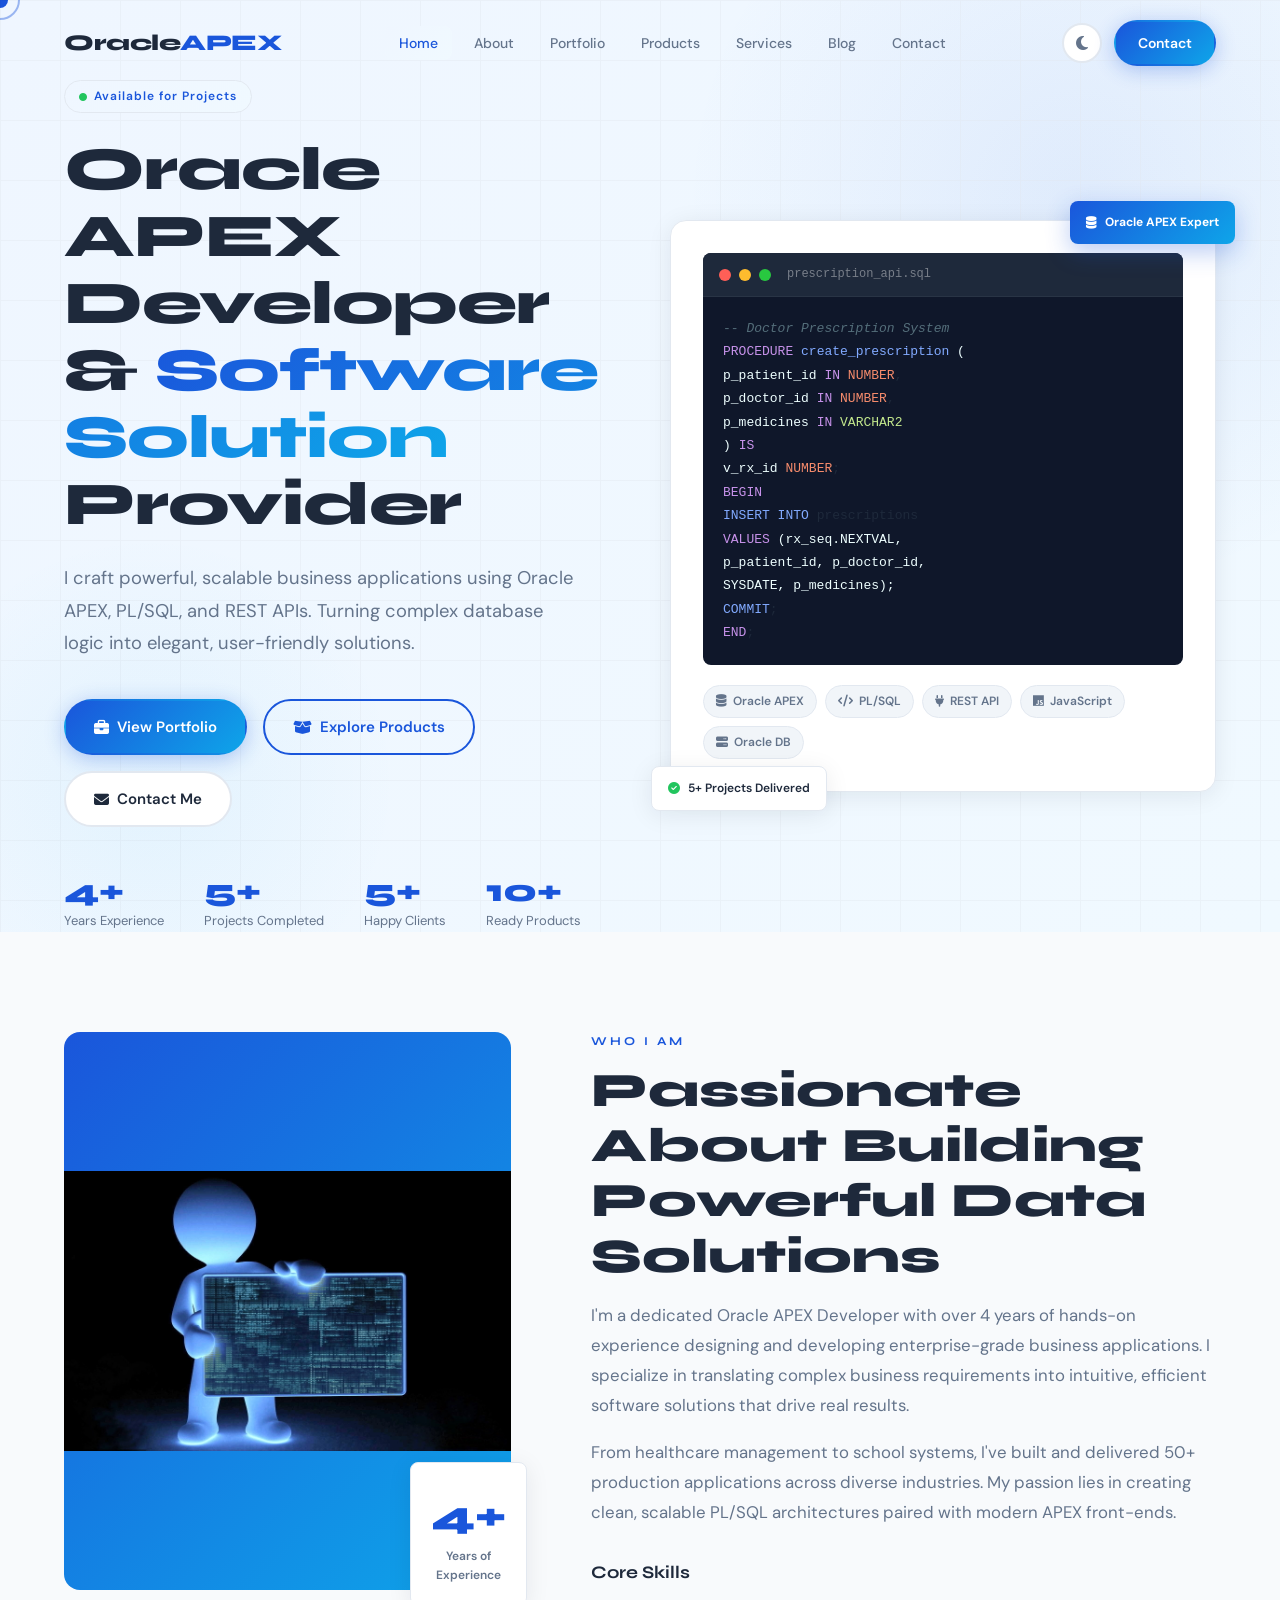
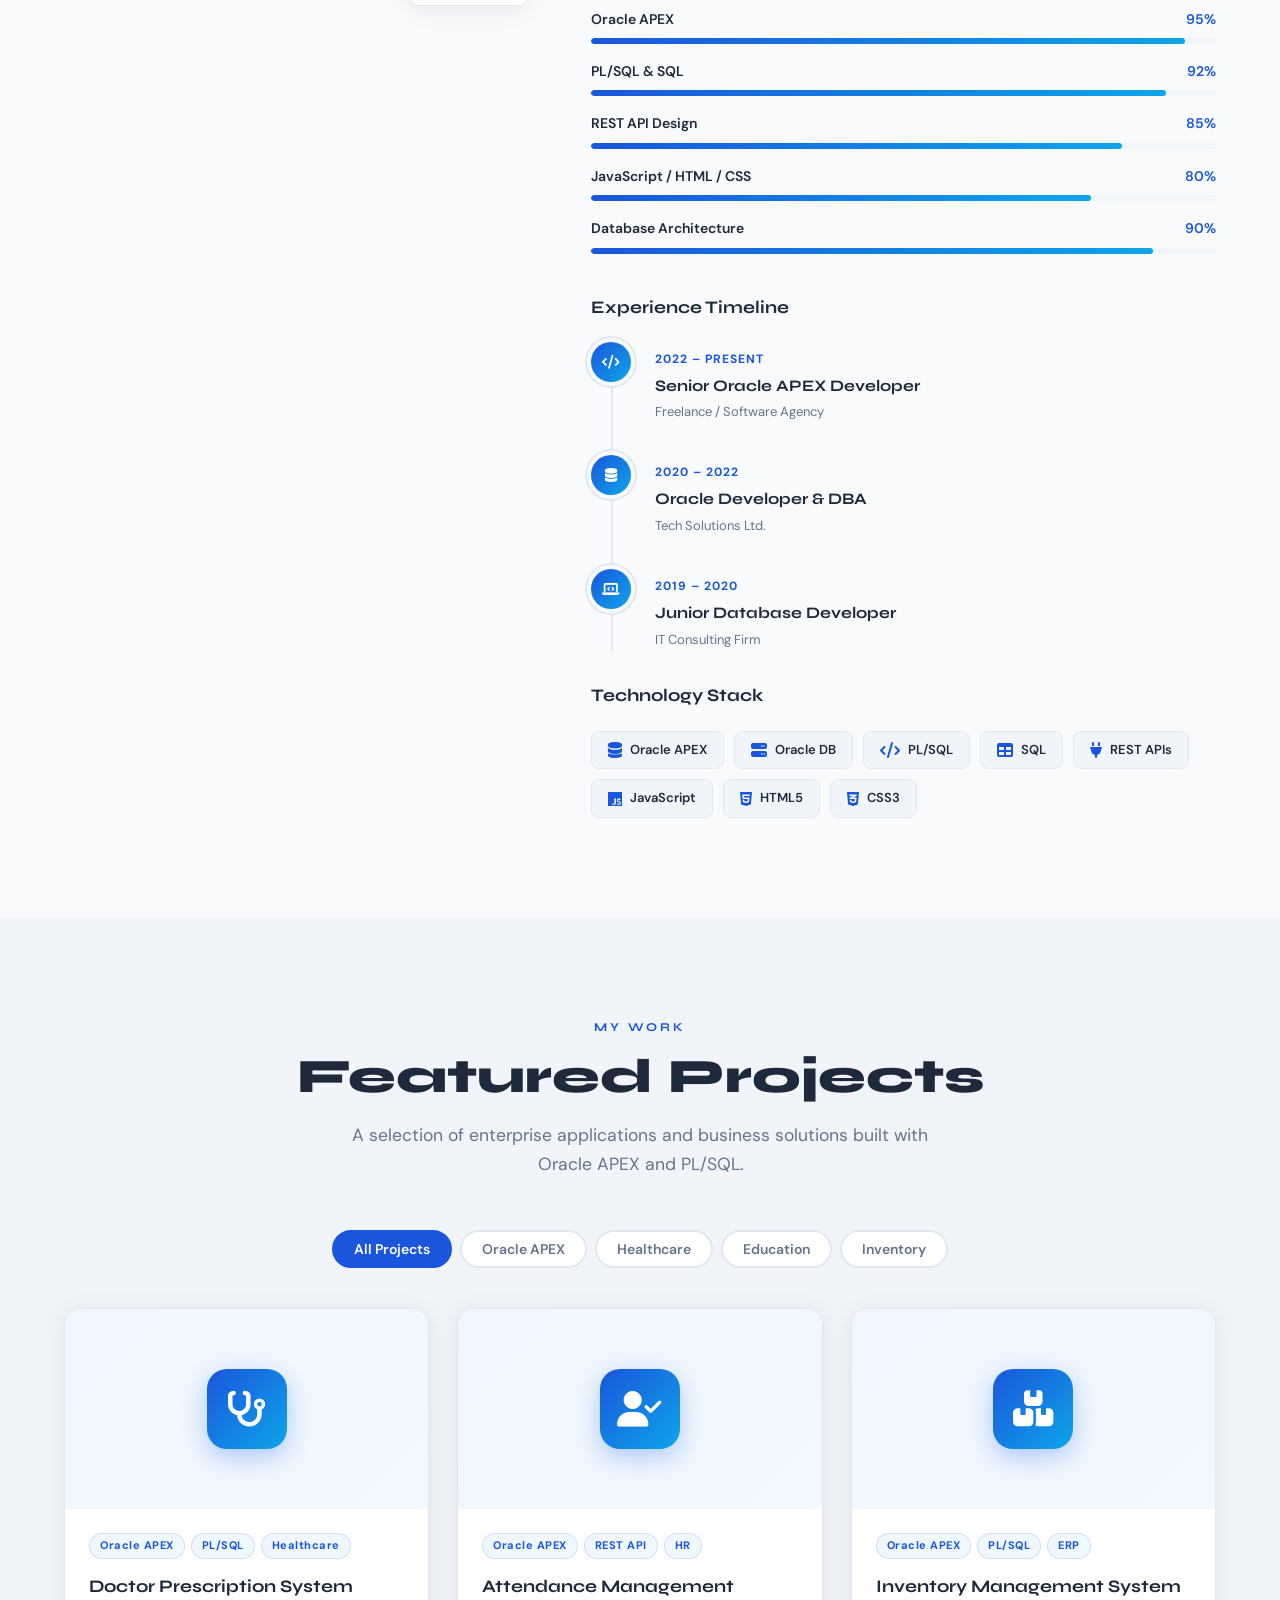
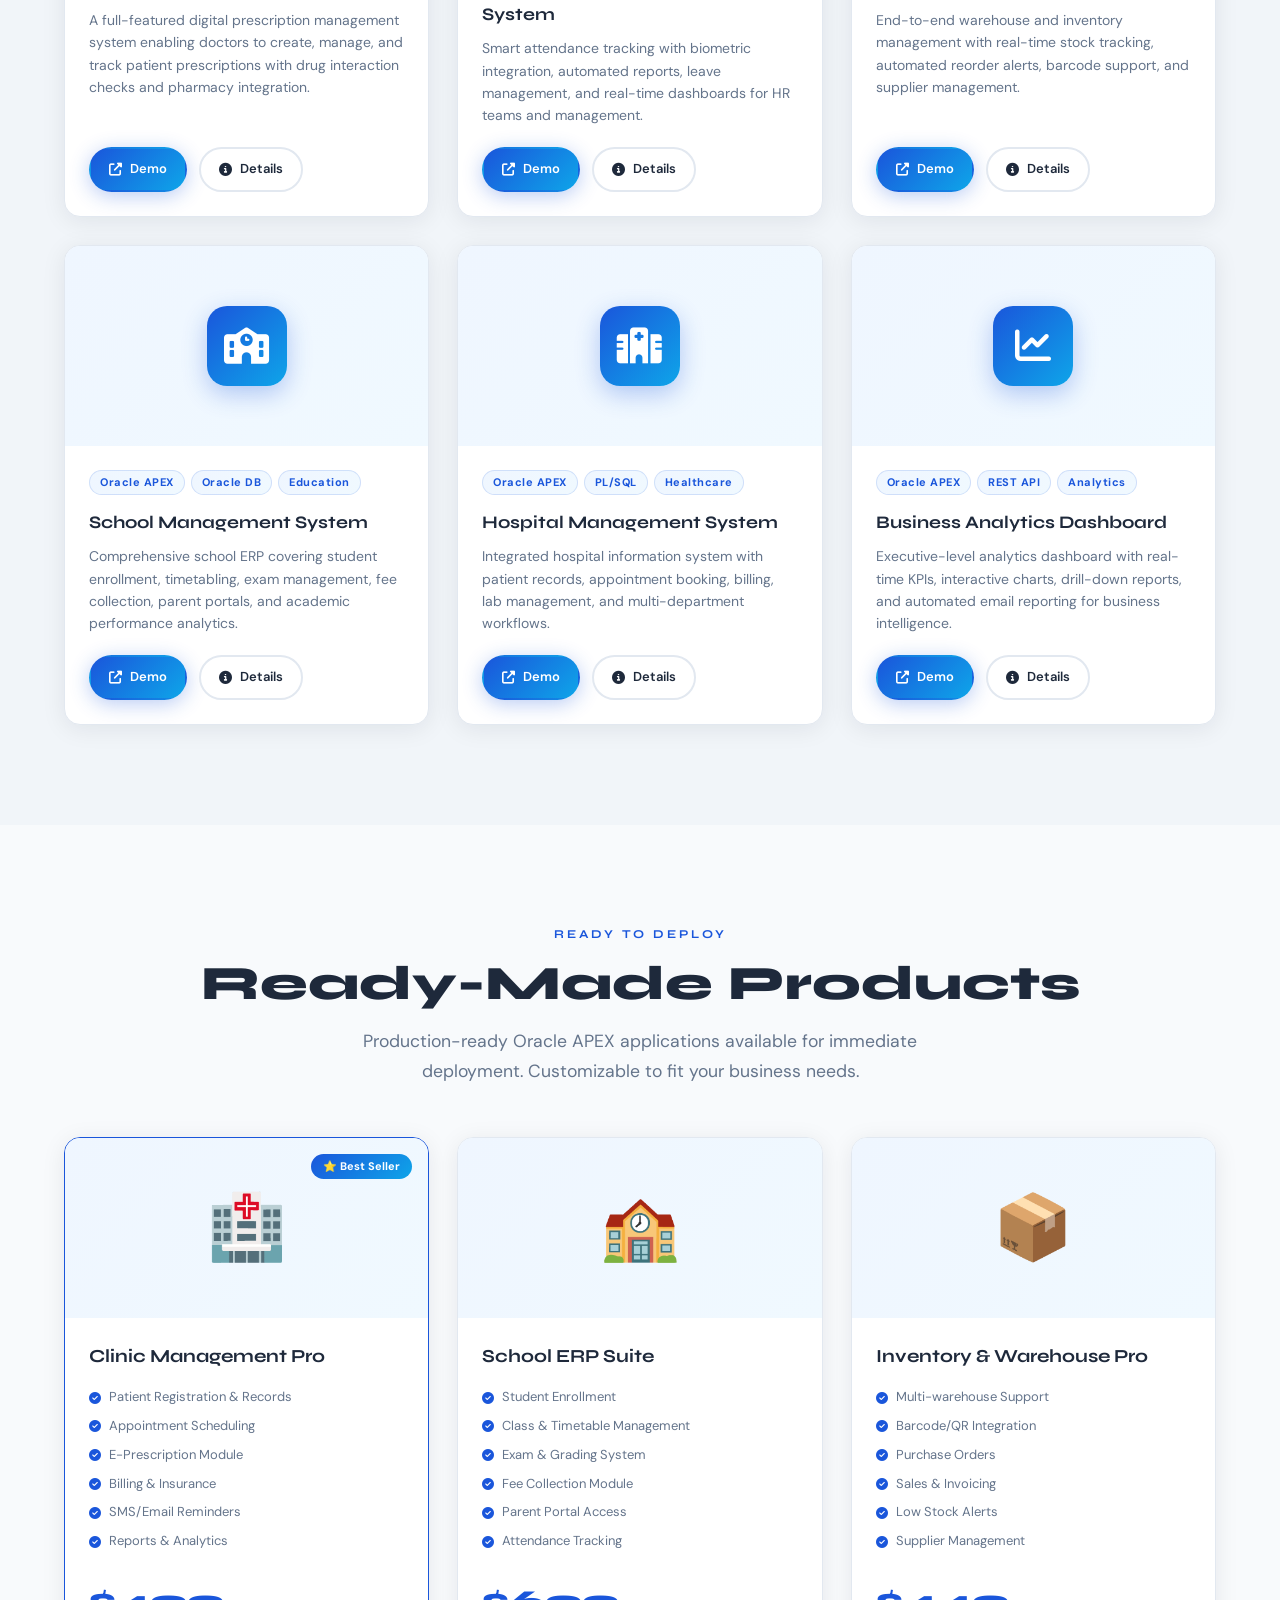
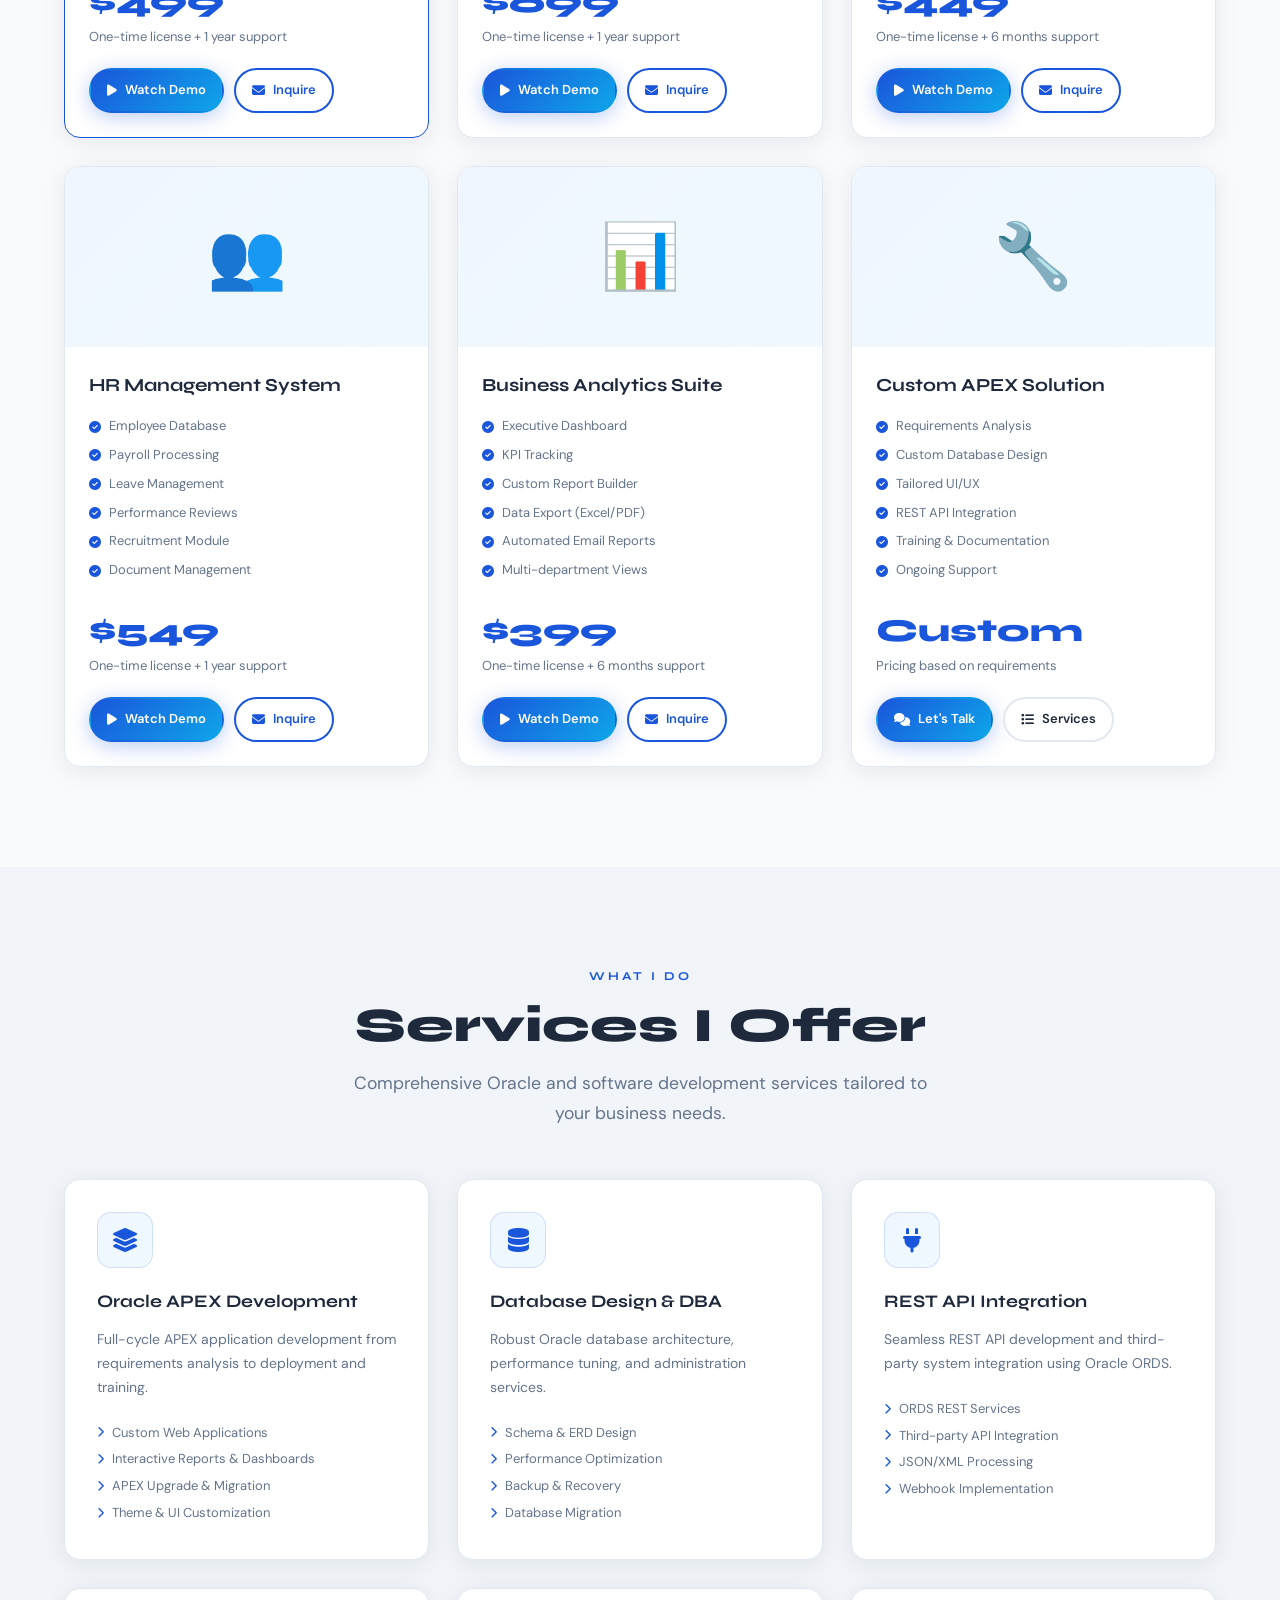
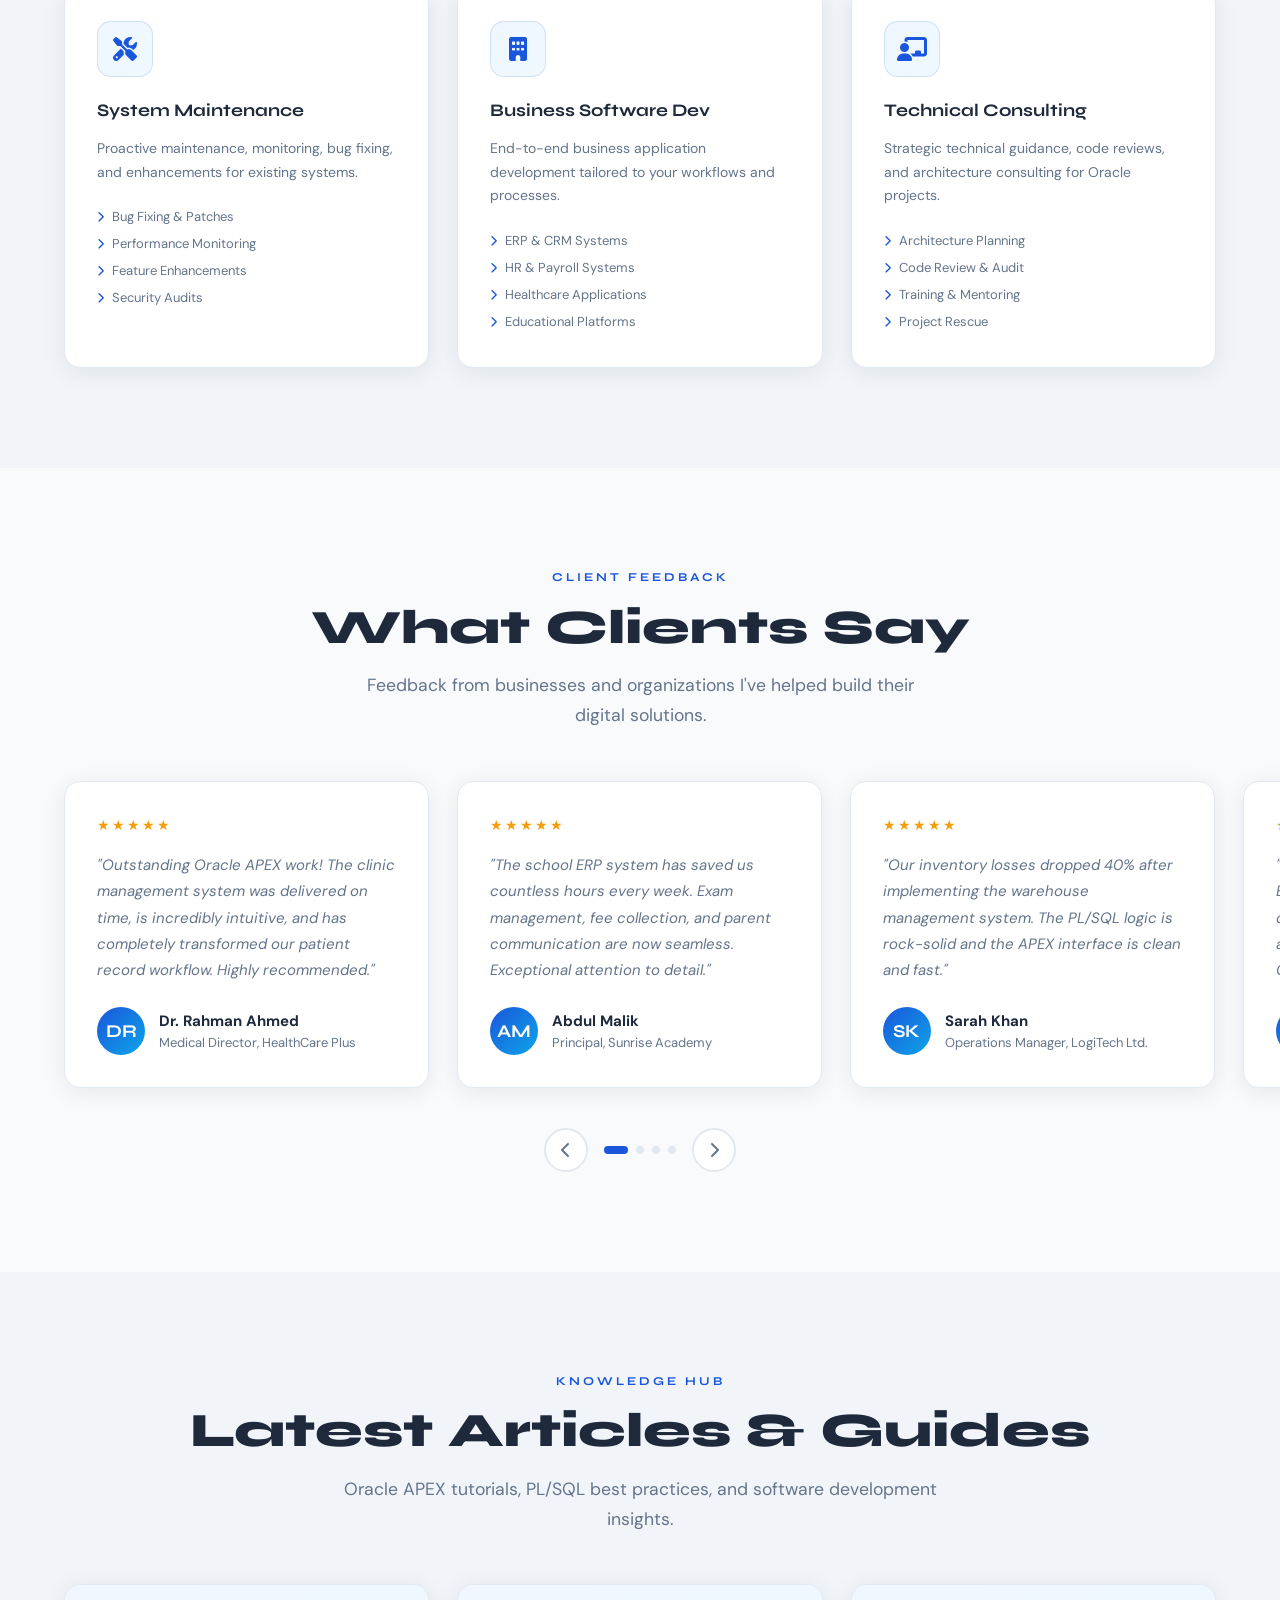
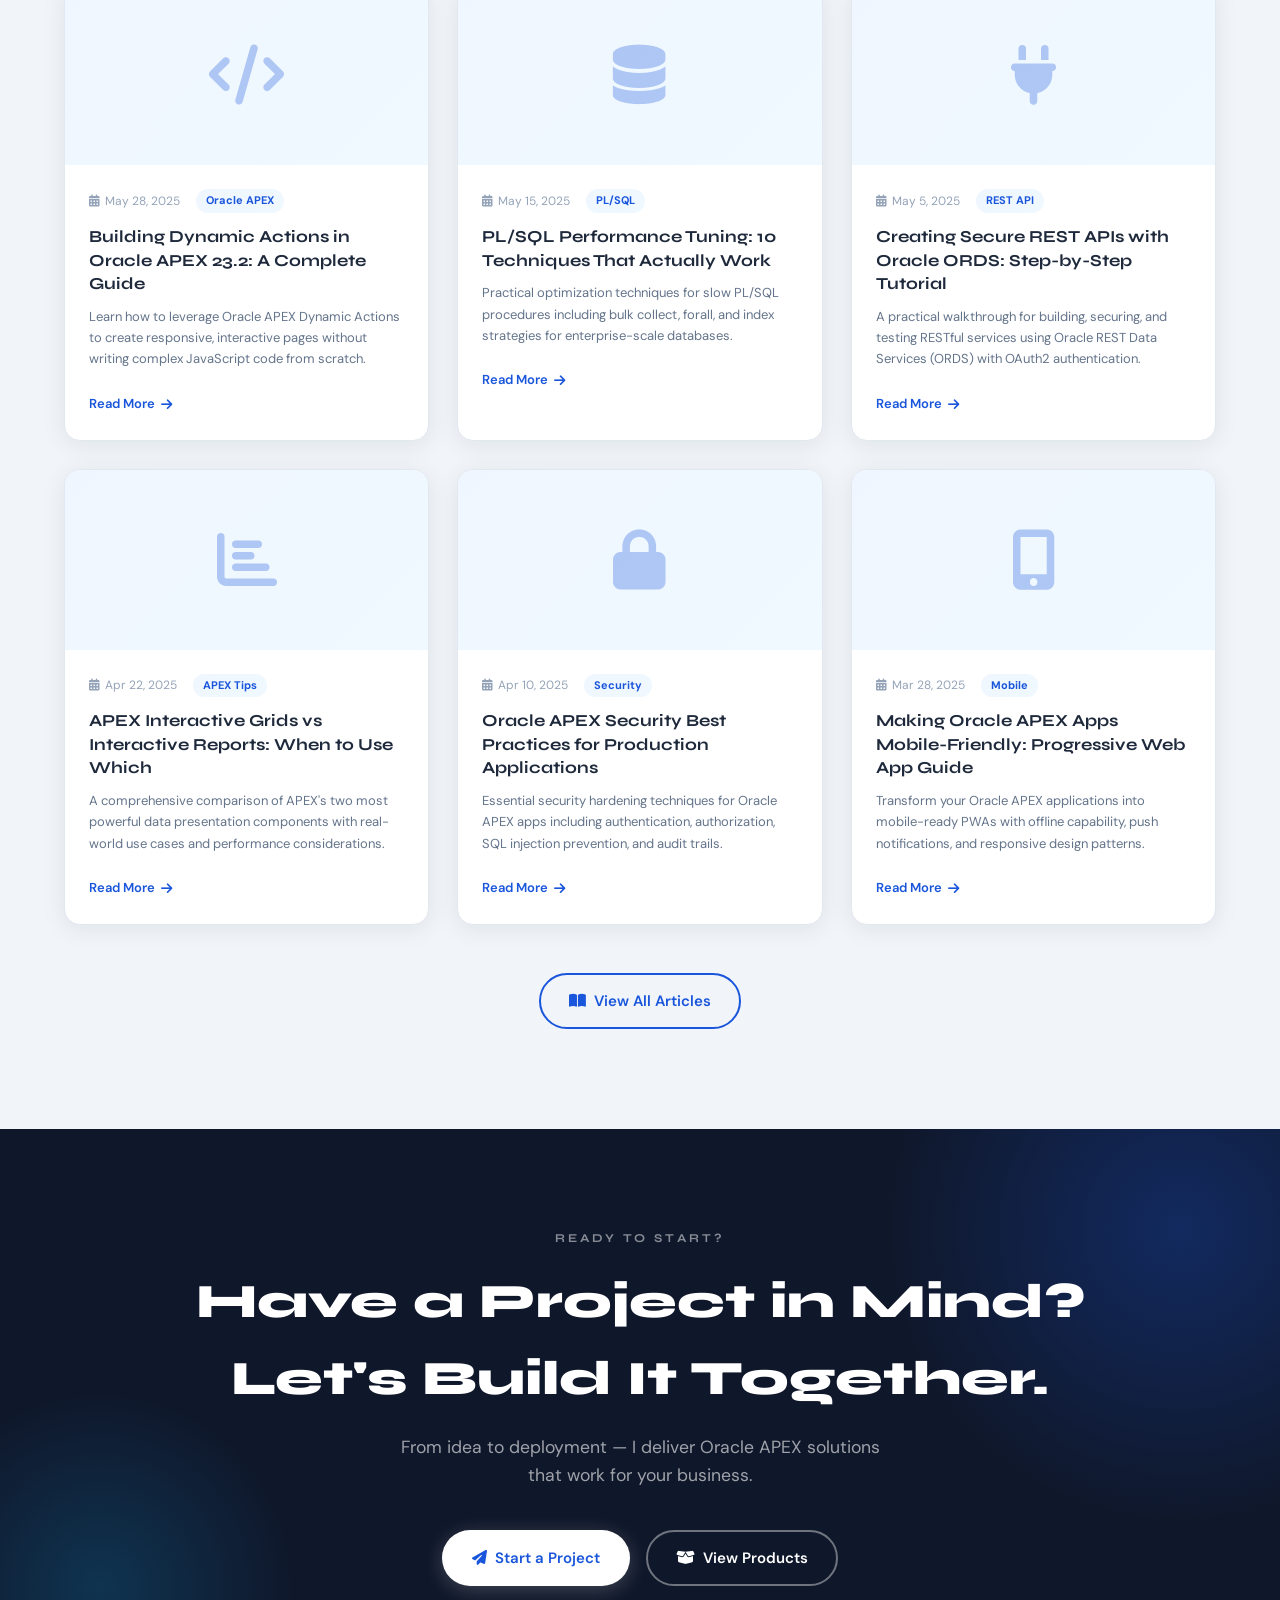
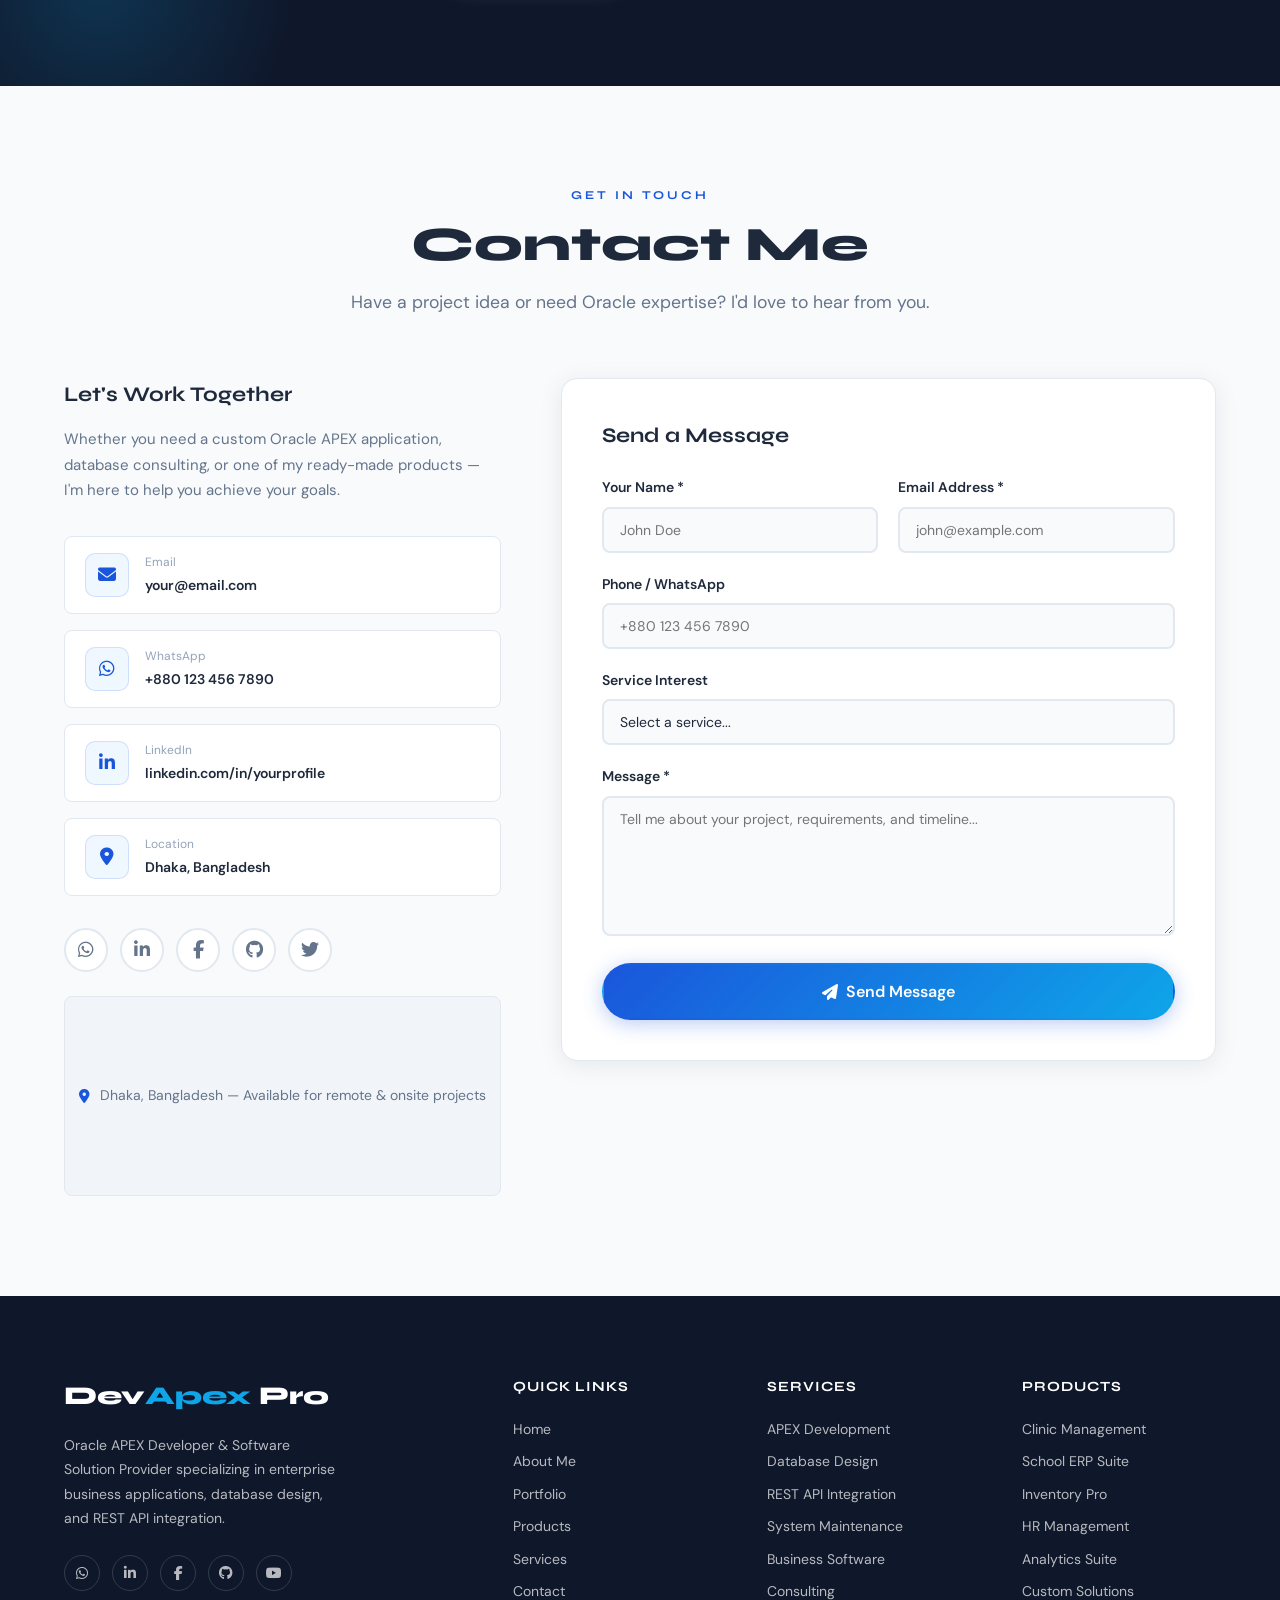
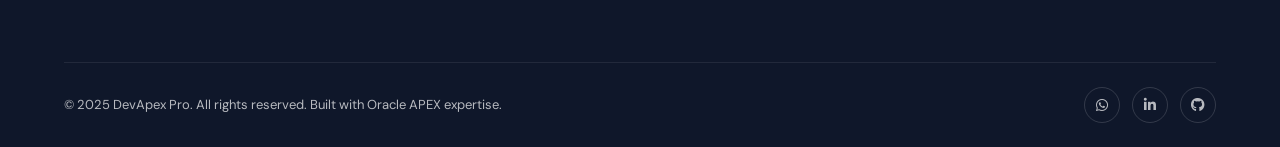
==== commit ef9ba811: "Update about section image Replaced user icon with an image in the about section." ====
--- a/index.html
+++ b/index.html
@@ -165,7 +165,8 @@
       <div class="about-visual reveal-left">
         <div class="about-img-container">
           <div class="about-img-placeholder">
-            <i class="fas fa-user-tie"></i>
+            <!-- <i class="fas fa-user-tie"></i> -->
+            <img src="/assets/images/it.jpg">
           </div>
           <div class="about-experience-badge">
             <div class="num">4+</div>
